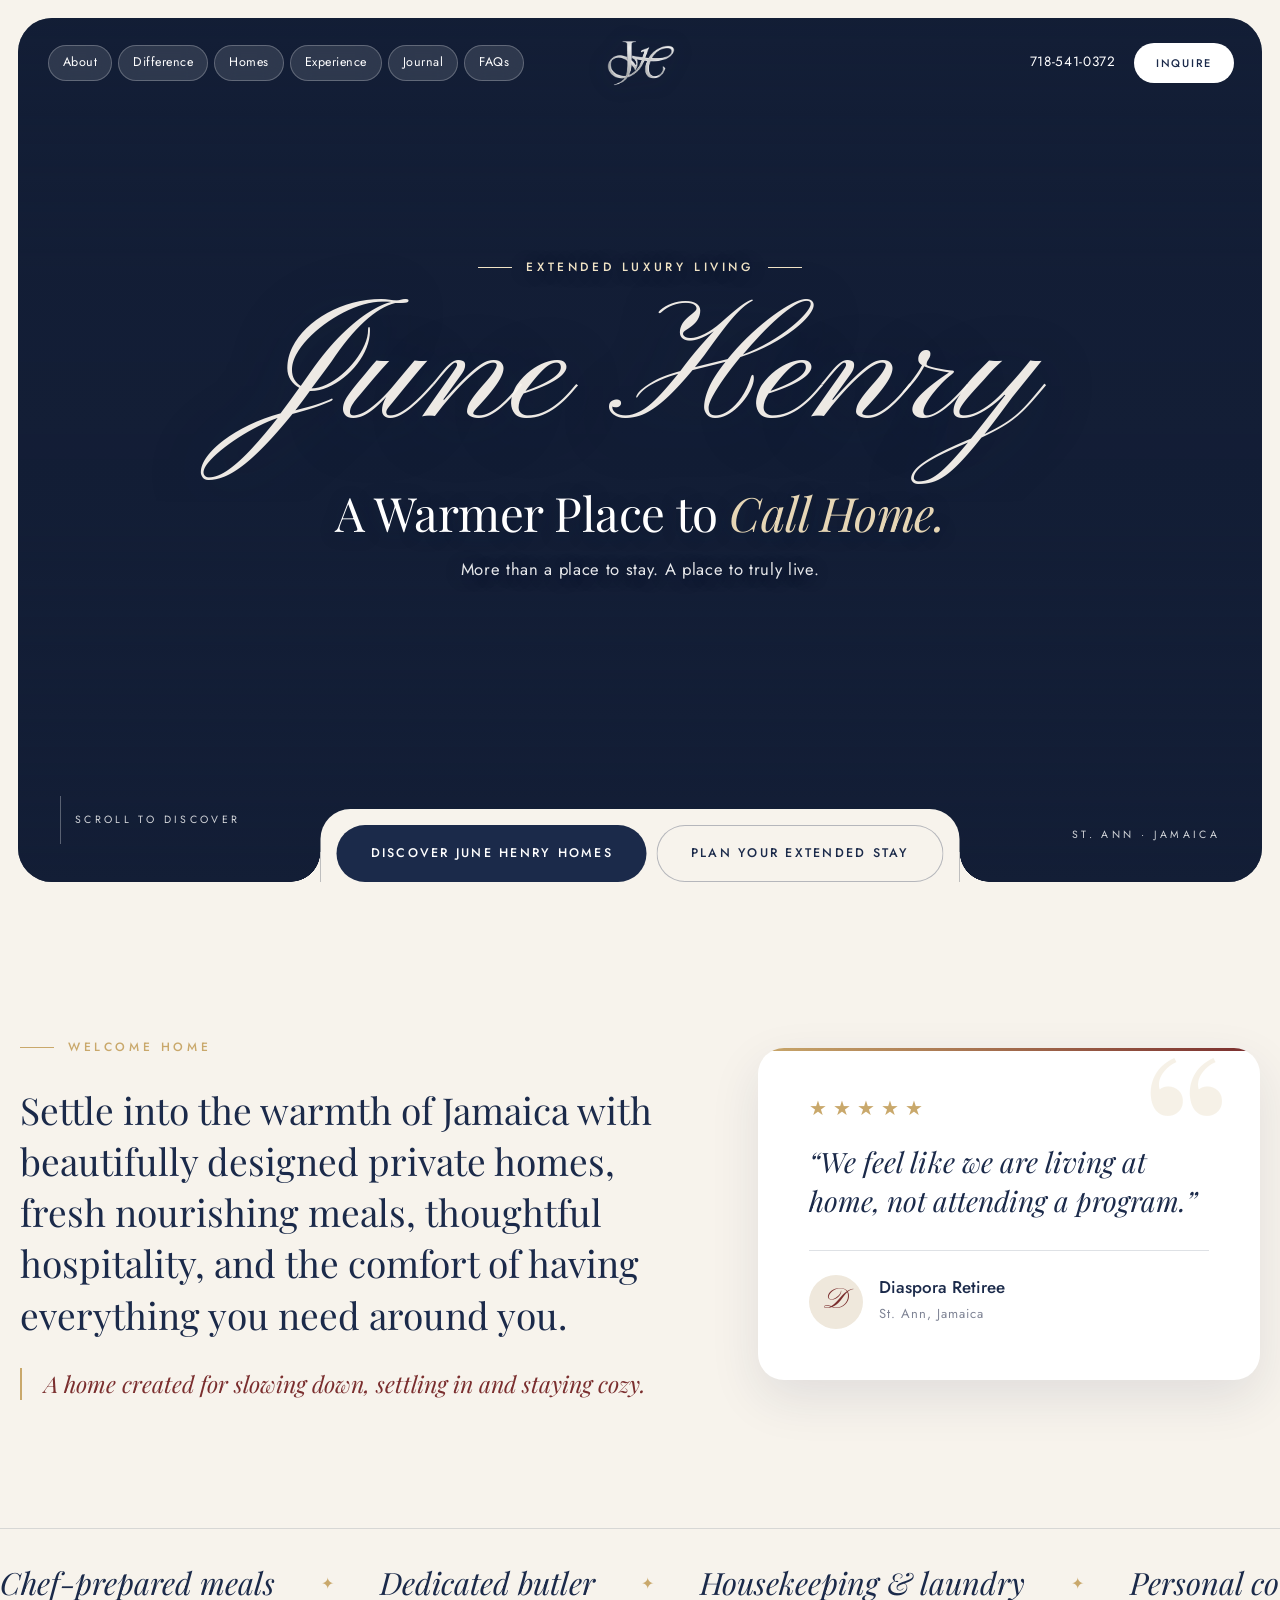
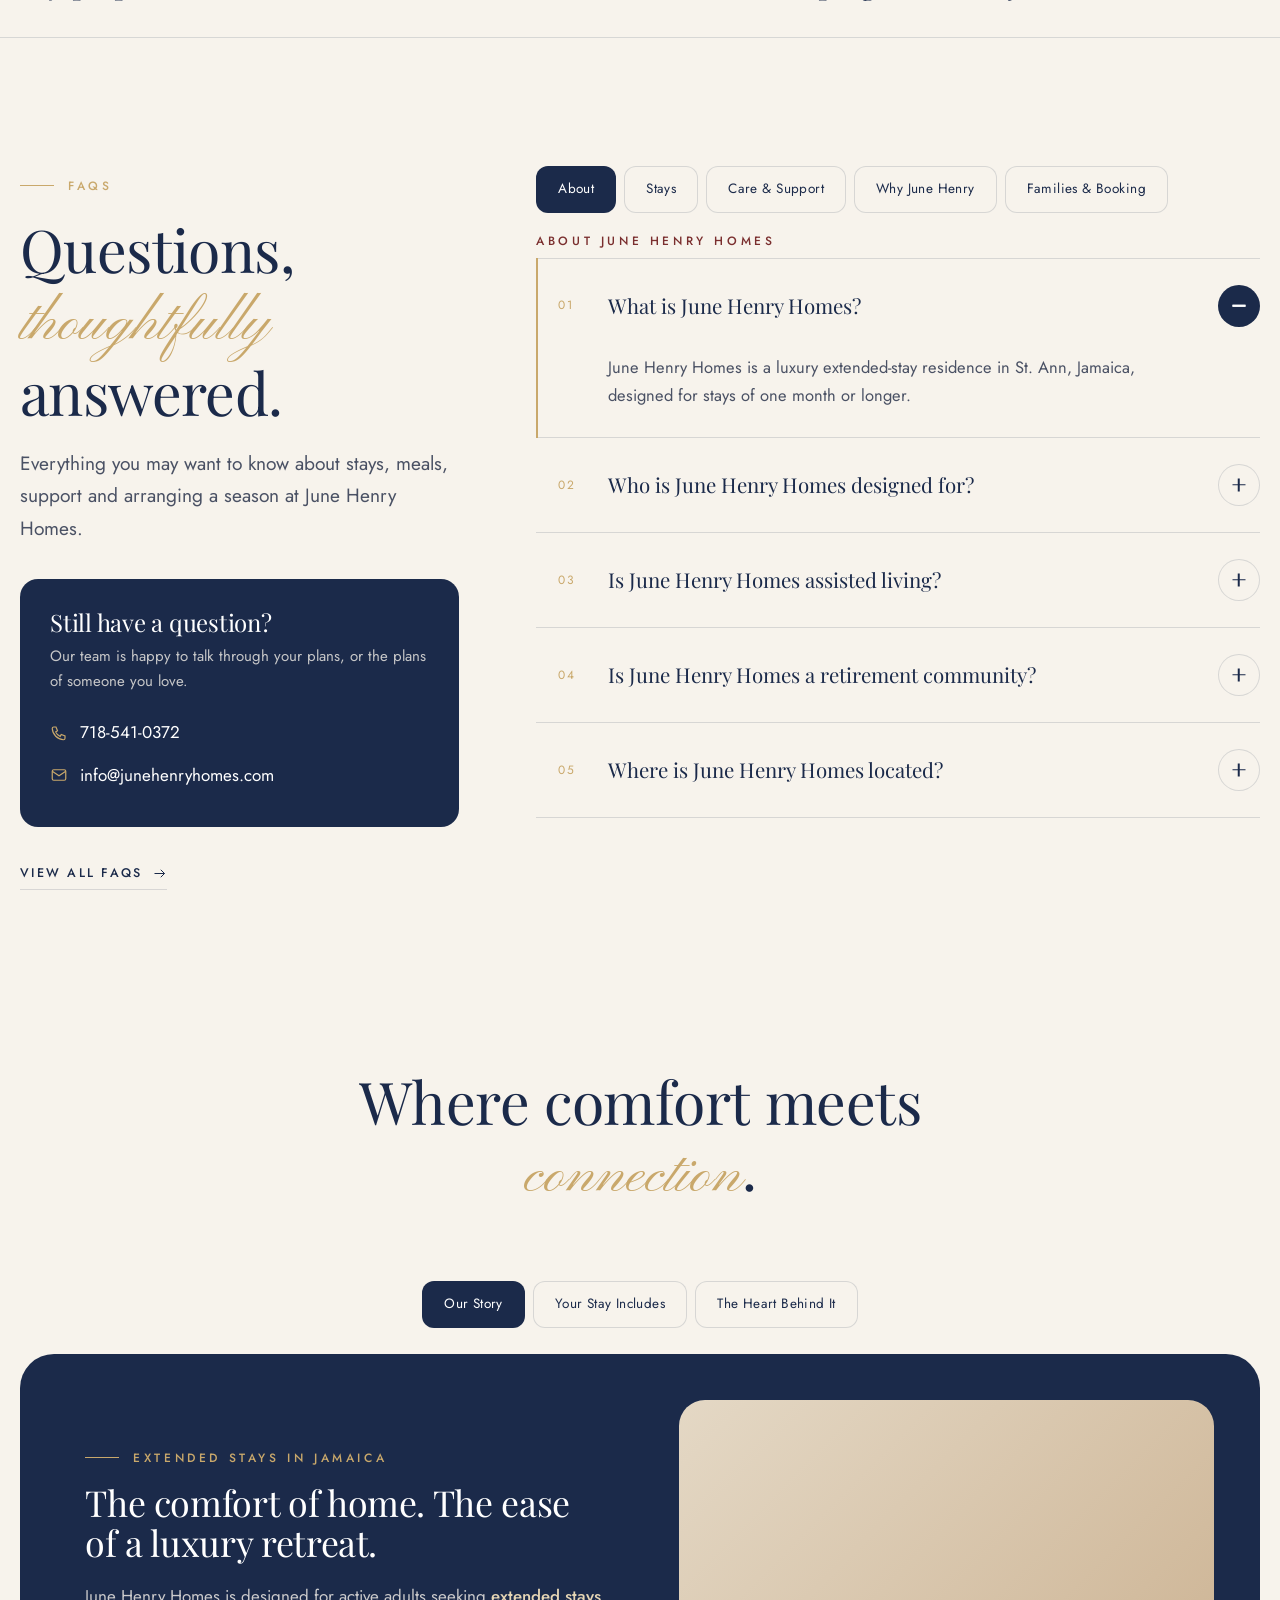
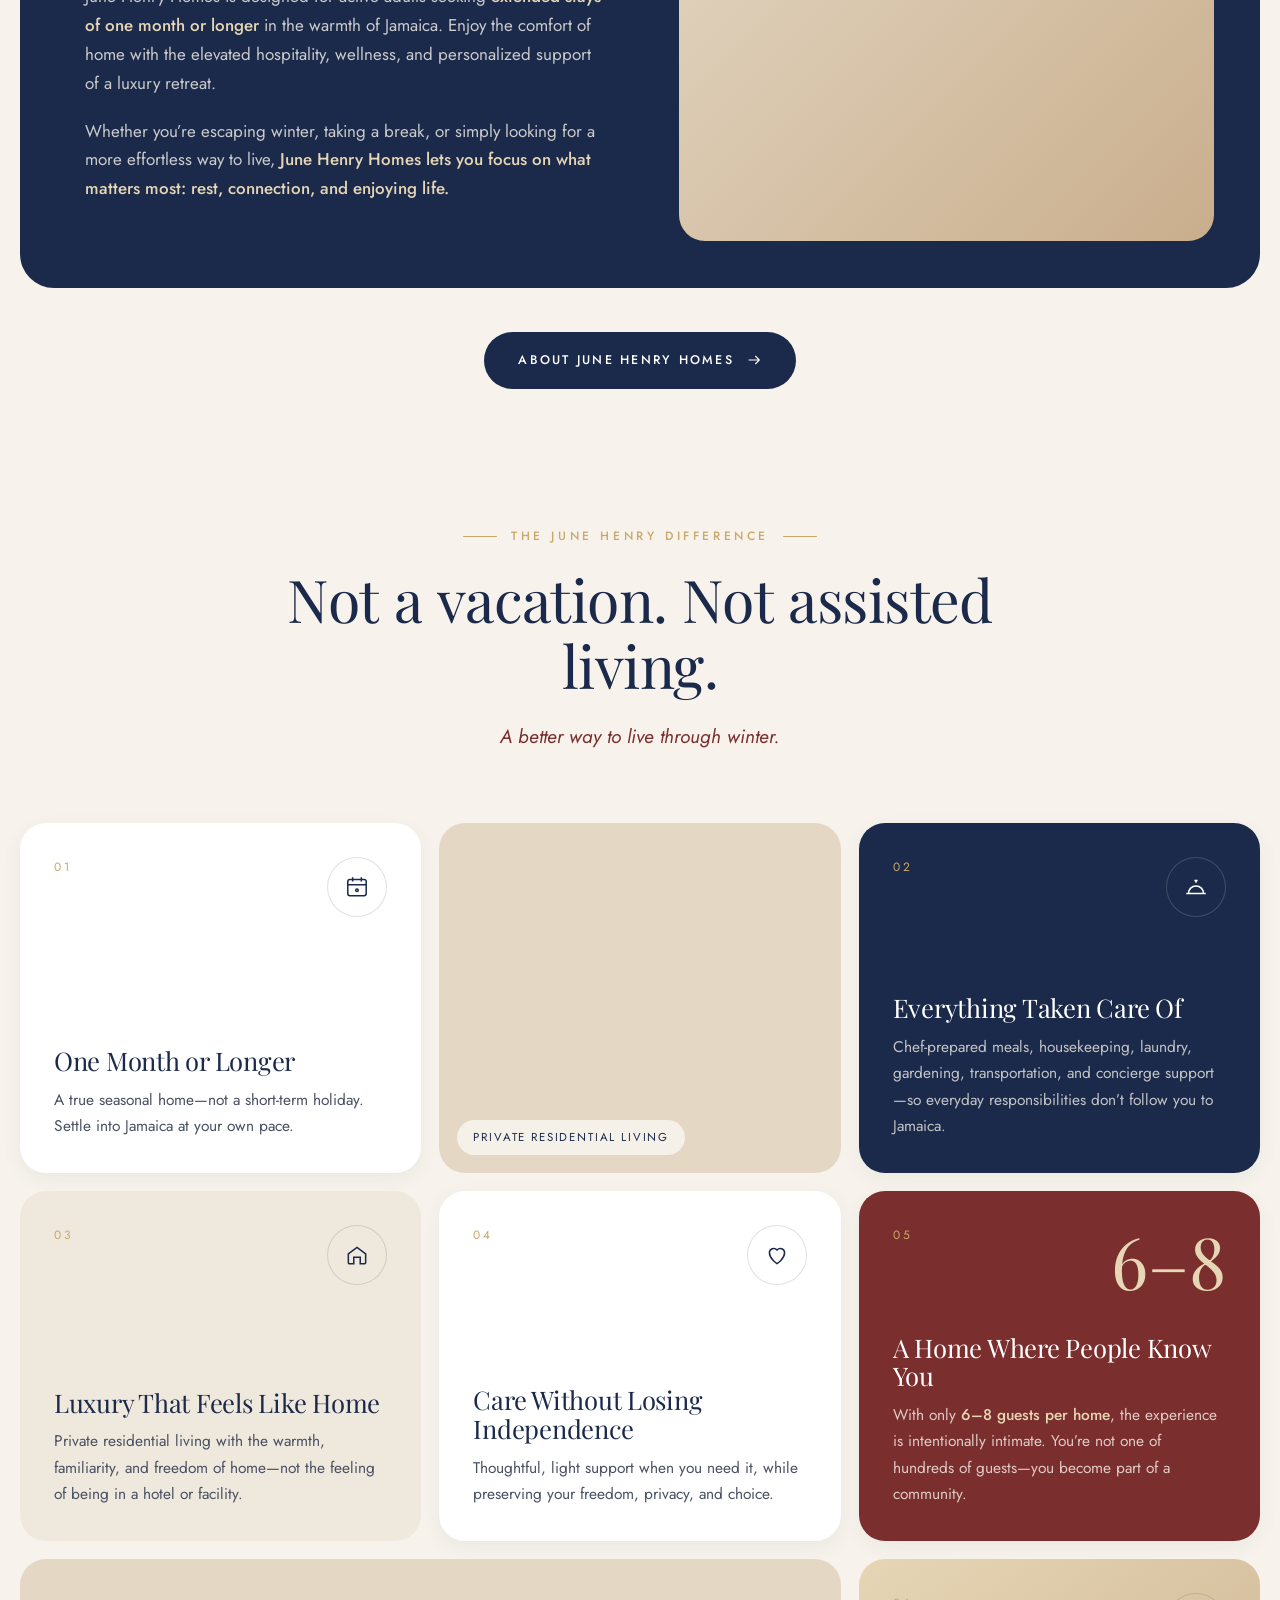
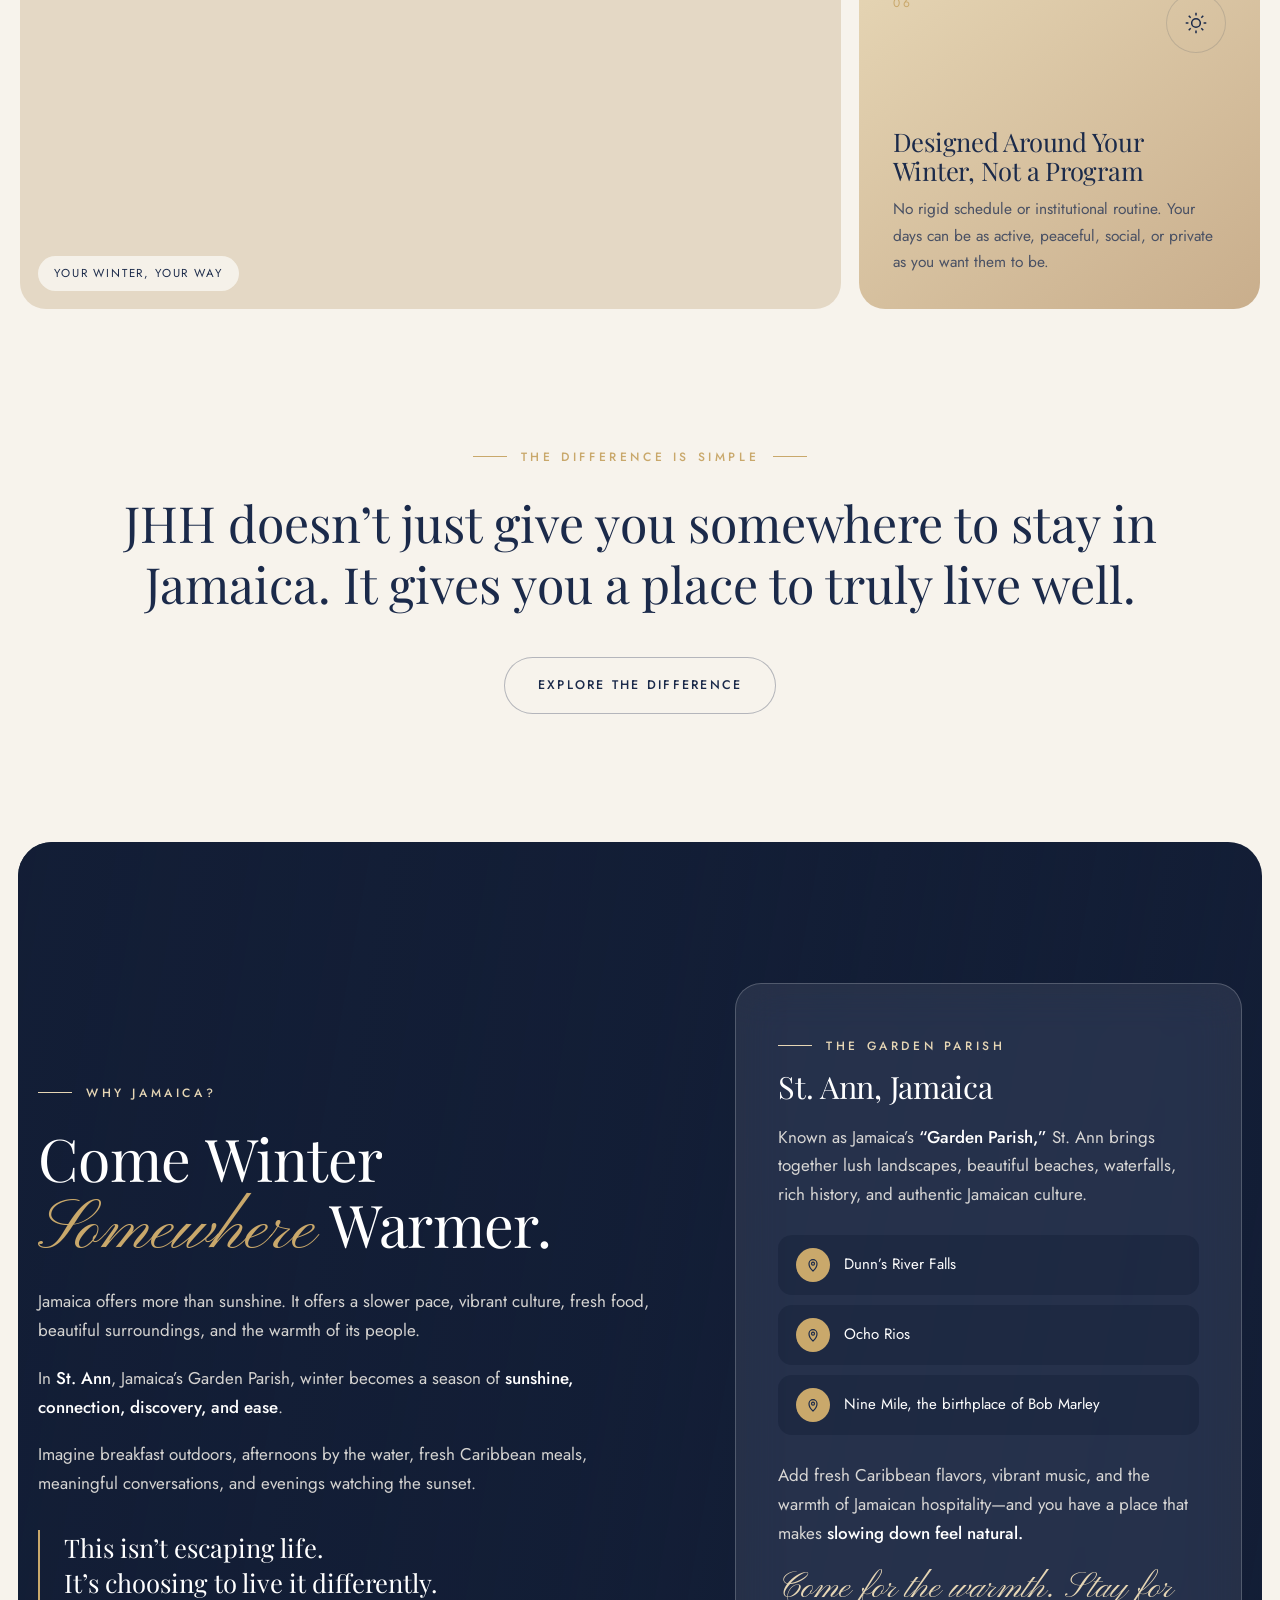
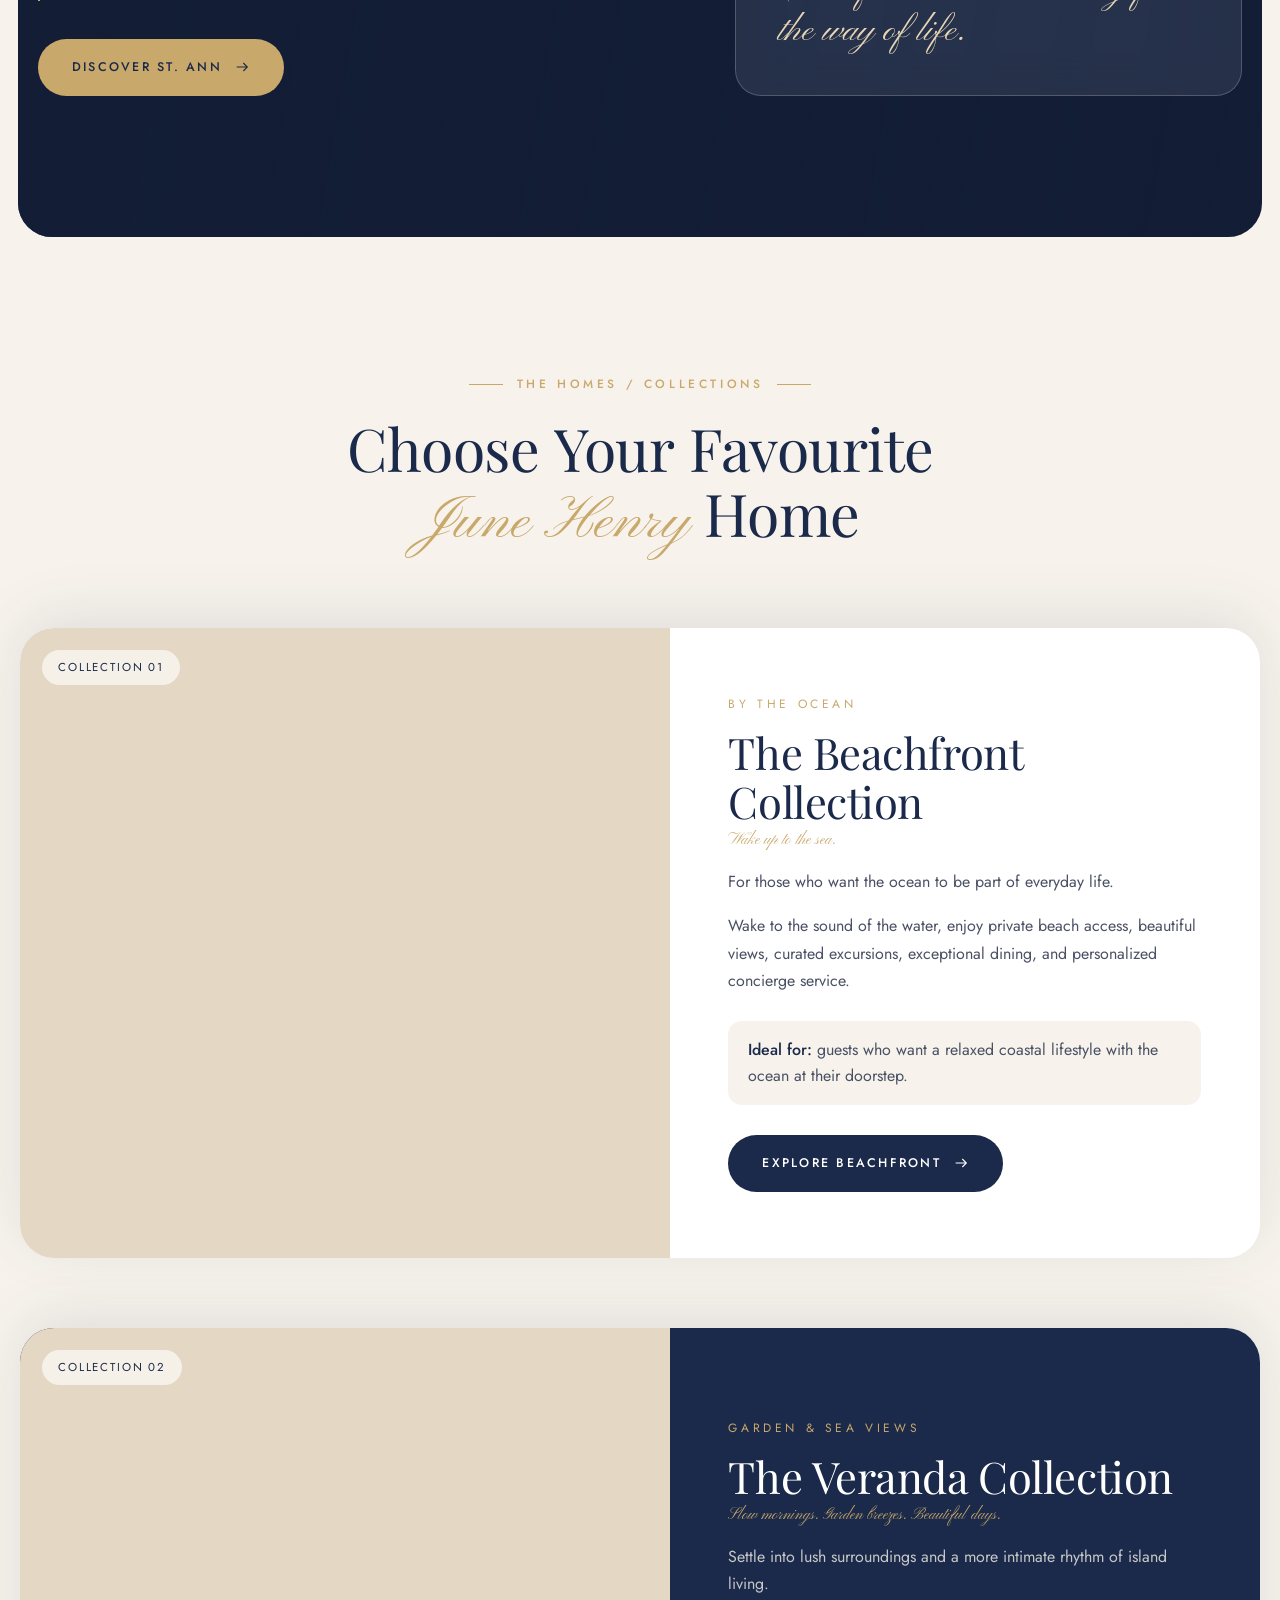
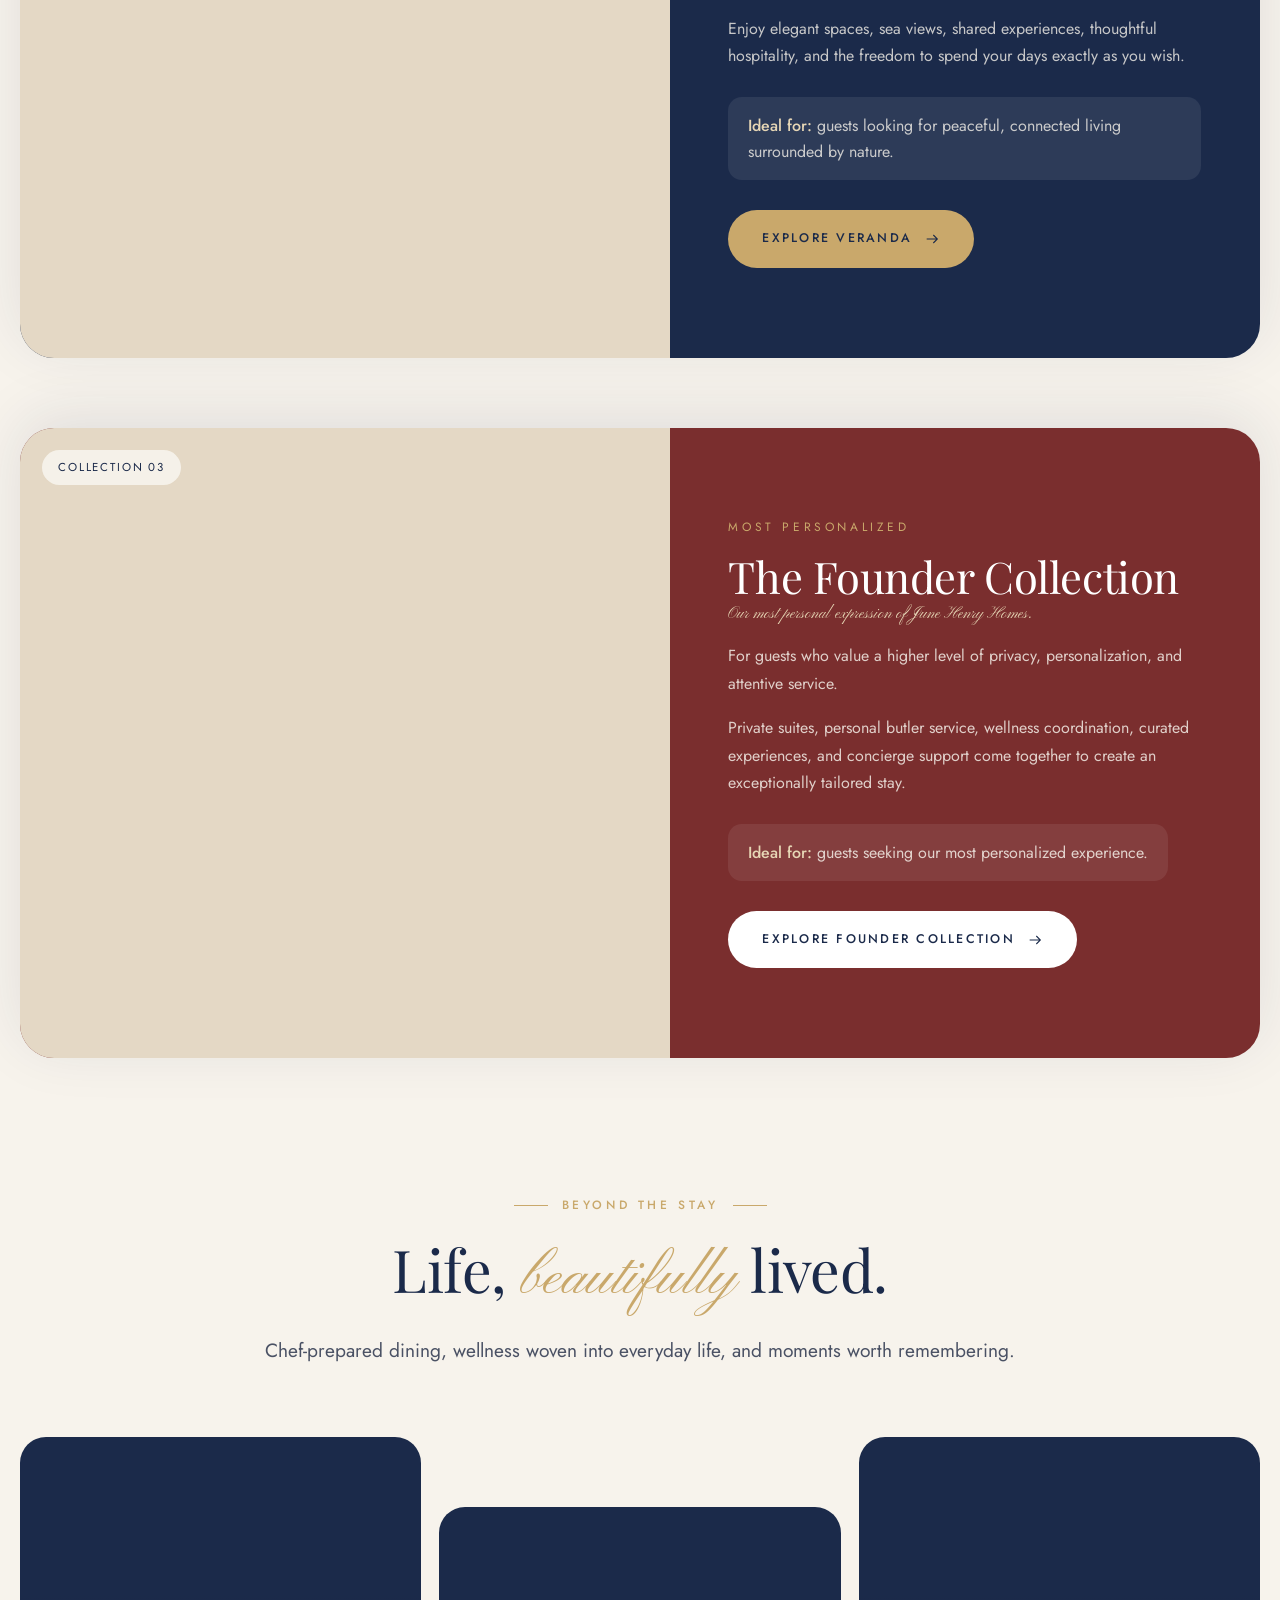
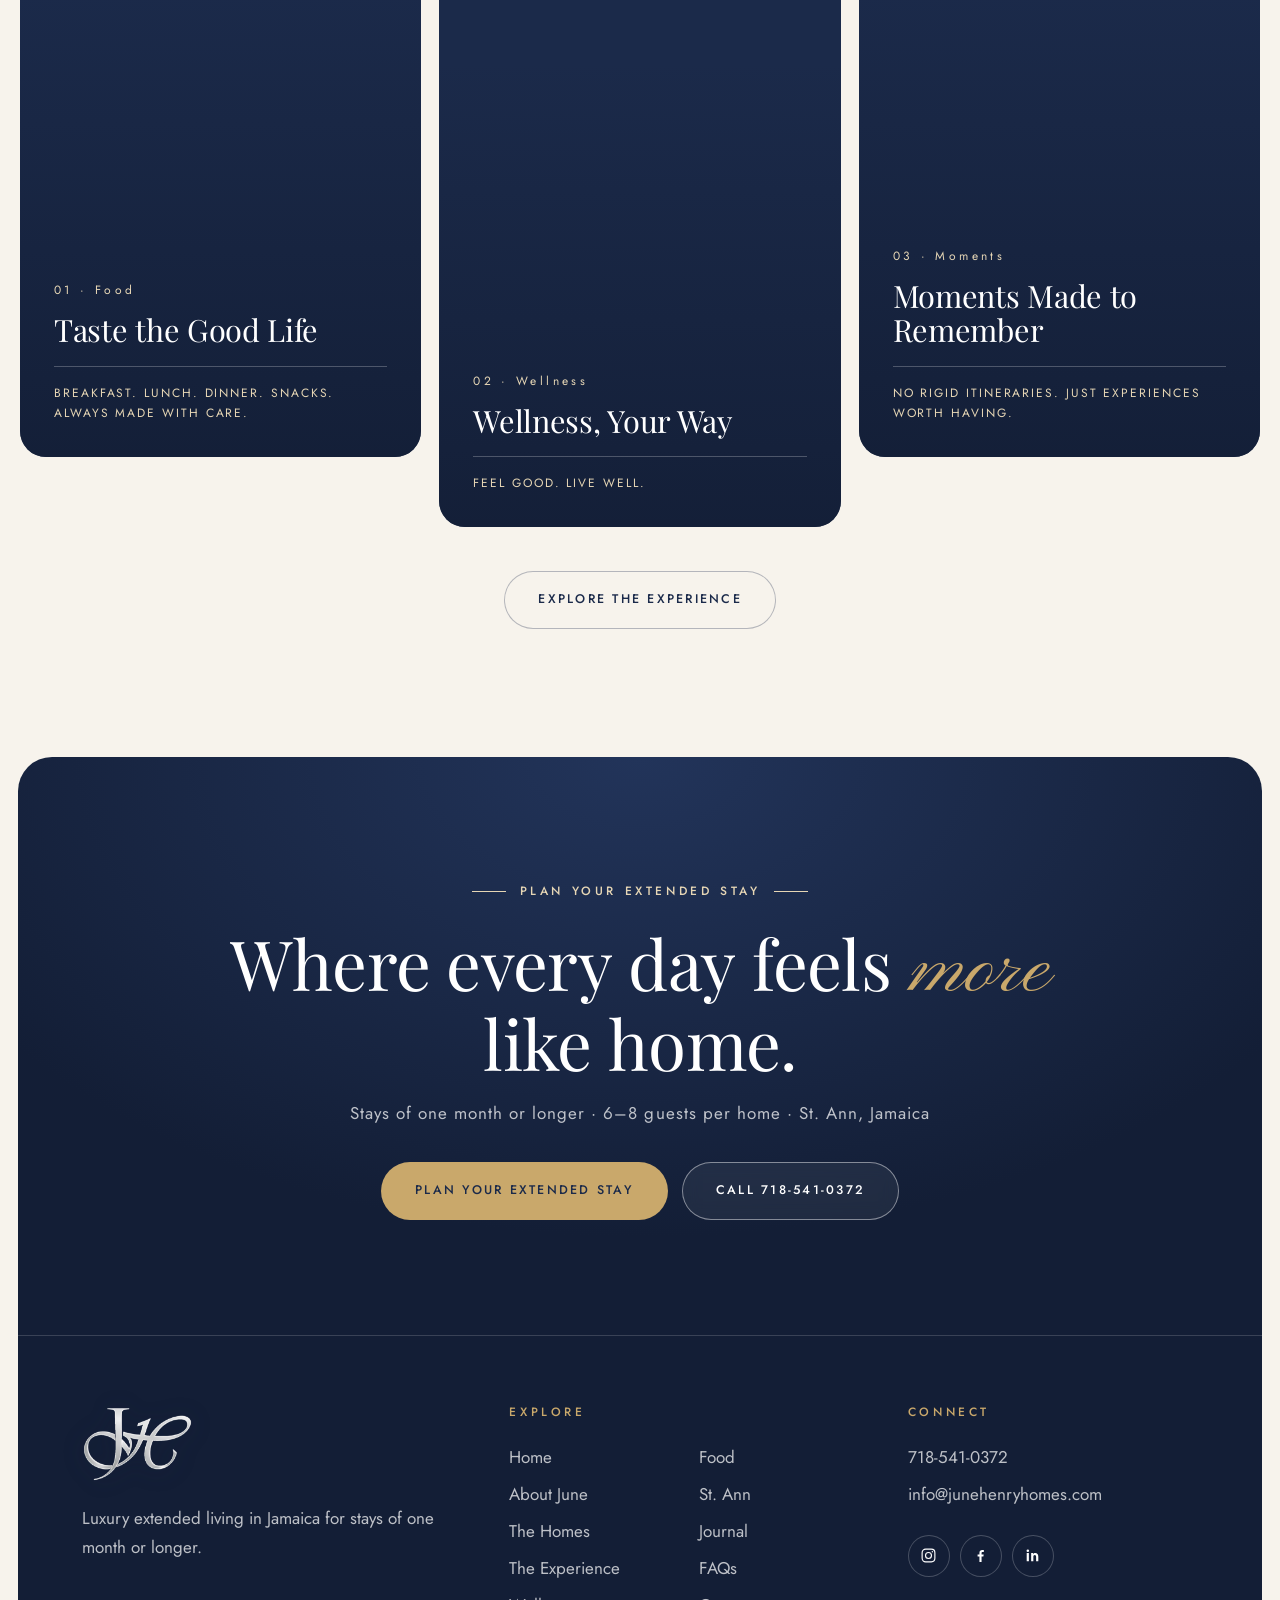
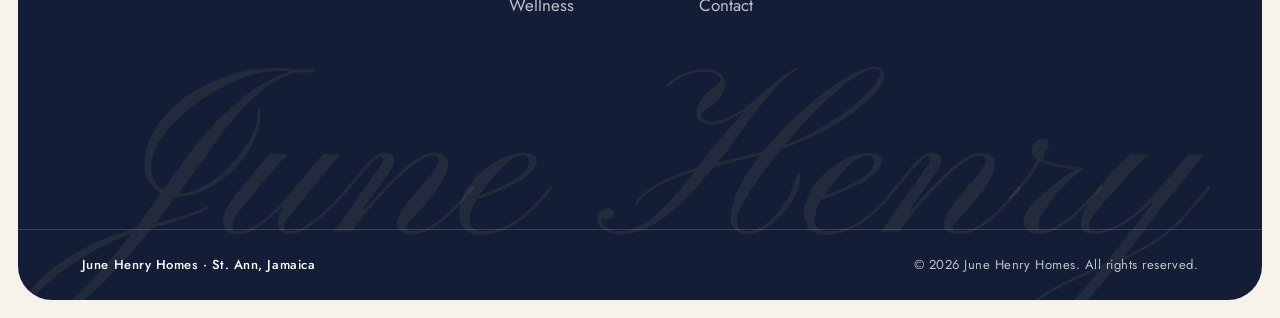
==== index.html @ ef5625fd "Add June Henry Homes website Static multi-page site in plain HTML, CSS and JavaScript for June Henry" ====
<!DOCTYPE html>
<html lang="en" class="no-js">
<head>
  <meta charset="UTF-8">
  <meta name="viewport" content="width=device-width, initial-scale=1">
  <title>June Henry Homes | Staffed Luxury Winter Homes for Seniors in St. Ann, Jamaica</title>
  <meta name="description" content="Fully-staffed, small-group winter homes for active seniors and diaspora families. Chef, butler, housekeeper &amp; concierge included. 6–8 guests only. Book your season in St. Ann, Jamaica.">
  <meta name="theme-color" content="#1B2A4A">
  <meta property="og:type" content="website">
  <meta property="og:site_name" content="June Henry Homes">
  <meta property="og:title" content="June Henry Homes | Staffed Luxury Winter Homes for Seniors in St. Ann, Jamaica">
  <meta property="og:description" content="Fully-staffed, small-group winter homes for active seniors and diaspora families. Chef, butler, housekeeper &amp; concierge included. 6–8 guests only.">
  <meta property="og:image" content="https://images.unsplash.com/photo-1582719508461-905c673771fd?auto=format&fit=crop&w=1200&q=80">
  <link rel="icon" href="data:image/svg+xml,%3Csvg xmlns='http://www.w3.org/2000/svg' viewBox='0 0 64 64'%3E%3Crect width='64' height='64' rx='16' fill='%231B2A4A'/%3E%3Ctext x='50%25' y='60%25' text-anchor='middle' font-family='Georgia,serif' font-size='28' fill='%23C9A86B'%3EJH%3C/text%3E%3C/svg%3E">
  <link rel="preconnect" href="https://fonts.googleapis.com">
  <link rel="preconnect" href="https://fonts.gstatic.com" crossorigin>
  <link rel="preconnect" href="https://images.unsplash.com">
  <link href="https://fonts.googleapis.com/css2?family=Jost:wght@300;400;500;600&family=Pinyon+Script&family=Playfair+Display:ital,wght@0,400;0,500;0,600;1,400;1,500&display=swap" rel="stylesheet">
  <link rel="stylesheet" href="css/base.css">
  <link rel="stylesheet" href="css/sections.css">
  <script type="application/ld+json">
  {
    "@context": "https://schema.org",
    "@type": "LodgingBusiness",
    "name": "June Henry Homes",
    "description": "Fully-staffed, small-group luxury winter homes in St. Ann, Jamaica for stays of one month or longer.",
    "url": "https://junehenryhomes.com/",
    "telephone": "+1-718-541-0372",
    "email": "info@junehenryhomes.com",
    "address": { "@type": "PostalAddress", "addressRegion": "St. Ann", "addressCountry": "JM" }
  }
  </script>
</head>
<body data-page="home">

  <div class="preloader" aria-hidden="true">
    <div>
      <div class="preloader-mark">June Henry</div>
      <div class="preloader-line"></div>
      <div class="preloader-text">Homes · St. Ann, Jamaica</div>
    </div>
  </div>

  <div id="site-header"></div>

  <main id="main">

    <!-- ============ 1. HERO ============ -->
    <section class="hero" aria-label="Welcome to June Henry Homes">
      <div class="hero-media" data-parallax="0.12">
        <img src="https://images.unsplash.com/photo-1582719508461-905c673771fd?auto=format&fit=crop&w=2200&q=80" alt="Sunlit wooden terrace and pool overlooking the Caribbean Sea" fetchpriority="high">
      </div>
      <div class="hero-content">
        <span class="eyebrow center light hero-anim" style="--d:.2s">Extended Luxury Living</span>
        <div class="hero-script hero-anim" style="--d:.35s" aria-hidden="true">June Henry</div>
        <h1 class="hero-anim" style="--d:.85s">A Warmer Place to <em>Call Home.</em></h1>
        <p class="hero-sub hero-anim" style="--d:1.05s">More than a place to stay. A place to truly live.</p>
      </div>
      <div class="hero-meta left" aria-hidden="true"><span class="scroll-line"></span>Scroll to discover</div>
      <div class="hero-meta right" aria-hidden="true">St. Ann · Jamaica</div>
      <div class="hero-notch">
        <a class="btn" href="about.html">Discover June Henry Homes</a>
        <a class="btn btn-outline" href="contact.html">Plan Your Extended Stay</a>
      </div>
    </section>

    <!-- ============ 2. INTRO + TESTIMONIAL ============ -->
    <section class="section intro" aria-labelledby="intro-title">
      <div class="container intro-grid">
        <div>
          <span class="eyebrow reveal">Welcome Home</span>
          <h2 id="intro-title" class="visually-hidden">Life at June Henry Homes</h2>
          <p class="scrub-text" data-scrub>Settle into the warmth of Jamaica with beautifully designed private homes, fresh nourishing meals, thoughtful hospitality, and the comfort of having everything you need around you.</p>
          <p class="intro-tagline reveal" style="--d:.1s">A home created for slowing down, settling in and staying cozy.</p>
        </div>
        <div class="float">
          <figure class="testimonial-card reveal reveal-right" style="margin:0">
            <div class="stars" role="img" aria-label="Rated 5 out of 5 stars">
              <span style="--s:0" aria-hidden="true">★</span><span style="--s:1" aria-hidden="true">★</span><span style="--s:2" aria-hidden="true">★</span><span style="--s:3" aria-hidden="true">★</span><span style="--s:4" aria-hidden="true">★</span>
            </div>
            <blockquote><p>“We feel like we are living at home, not attending a program.”</p></blockquote>
            <figcaption class="testimonial-cite">
              <span class="cite-avatar" aria-hidden="true">D</span>
              <span>
                <span class="cite-name">Diaspora Retiree</span>
                <span class="cite-place">St. Ann, Jamaica</span>
              </span>
            </figcaption>
          </figure>
        </div>
      </div>
    </section>

    <div class="marquee" aria-hidden="true">
      <div class="marquee-track">
        <div class="marquee-group">
          <span class="marquee-item">Chef-prepared meals</span><span class="marquee-star">✦</span>
          <span class="marquee-item">Dedicated butler</span><span class="marquee-star">✦</span>
          <span class="marquee-item">Housekeeping &amp; laundry</span><span class="marquee-star">✦</span>
          <span class="marquee-item">Personal concierge</span><span class="marquee-star">✦</span>
          <span class="marquee-item">6–8 guests per home</span><span class="marquee-star">✦</span>
          <span class="marquee-item">Stays of one month or longer</span><span class="marquee-star">✦</span>
          <span class="marquee-item">St. Ann, Jamaica</span><span class="marquee-star">✦</span>
        </div>
        <div class="marquee-group">
          <span class="marquee-item">Chef-prepared meals</span><span class="marquee-star">✦</span>
          <span class="marquee-item">Dedicated butler</span><span class="marquee-star">✦</span>
          <span class="marquee-item">Housekeeping &amp; laundry</span><span class="marquee-star">✦</span>
          <span class="marquee-item">Personal concierge</span><span class="marquee-star">✦</span>
          <span class="marquee-item">6–8 guests per home</span><span class="marquee-star">✦</span>
          <span class="marquee-item">Stays of one month or longer</span><span class="marquee-star">✦</span>
          <span class="marquee-item">St. Ann, Jamaica</span><span class="marquee-star">✦</span>
        </div>
      </div>
    </div>

    <!-- ============ 3. FAQs ============ -->
    <section class="section faq-section" id="faqs" aria-labelledby="faq-title">
      <div class="container faq-layout">
        <aside class="faq-aside">
          <span class="eyebrow reveal">FAQs</span>
          <h2 id="faq-title" class="h2" data-split>Questions, <span class="script">thoughtfully</span> answered.</h2>
          <p class="lead reveal">Everything you may want to know about stays, meals, support and arranging a season at June Henry Homes.</p>
          <div class="help-card reveal" style="--d:.1s">
            <h3>Still have a question?</h3>
            <p>Our team is happy to talk through your plans, or the plans of someone you love.</p>
            <a href="tel:+17185410372"><svg viewBox="0 0 24 24" fill="none" stroke="currentColor" stroke-width="1.6" aria-hidden="true"><path d="M5 4h3l2 5-2.5 1.5a11 11 0 0 0 6 6L15 14l5 2v3a2 2 0 0 1-2 2A16 16 0 0 1 3 6a2 2 0 0 1 2-2z"/></svg>718-541-0372</a>
            <a href="mailto:info@junehenryhomes.com"><svg viewBox="0 0 24 24" fill="none" stroke="currentColor" stroke-width="1.6" aria-hidden="true"><rect x="3" y="5" width="18" height="14" rx="2"/><path d="M3 7l9 6 9-6"/></svg>info@junehenryhomes.com</a>
          </div>
          <div class="reveal" style="margin-top:30px">
            <a class="link-arrow" href="faqs.html">View all FAQs <svg viewBox="0 0 24 24" fill="none" stroke="currentColor" stroke-width="1.6" aria-hidden="true"><path d="M4 12h16M14 6l6 6-6 6"/></svg></a>
          </div>
        </aside>

        <div class="faq-main reveal" data-tabs>
          <div class="tabs faq-tabs" role="tablist" aria-label="FAQ categories">
            <button class="tab is-active" type="button" role="tab" id="tab-faq-about" aria-controls="panel-faq-about" aria-selected="true">About</button>
            <button class="tab" type="button" role="tab" id="tab-faq-stays" aria-controls="panel-faq-stays" aria-selected="false">Stays</button>
            <button class="tab" type="button" role="tab" id="tab-faq-care" aria-controls="panel-faq-care" aria-selected="false">Care &amp; Support</button>
            <button class="tab" type="button" role="tab" id="tab-faq-why" aria-controls="panel-faq-why" aria-selected="false">Why June Henry</button>
            <button class="tab" type="button" role="tab" id="tab-faq-families" aria-controls="panel-faq-families" aria-selected="false">Families &amp; Booking</button>
          </div>

          <div class="tab-panel is-active" id="panel-faq-about" role="tabpanel" aria-labelledby="tab-faq-about">
            <p class="faq-cat-title">About June Henry Homes</p>
            <div class="faq-list" data-accordion="single">
              <div class="faq-item is-open">
                <h3><button class="faq-q" type="button"><span class="q-num">01</span><span class="q-text">What is June Henry Homes?</span><span class="faq-icon" aria-hidden="true"></span></button></h3>
                <div class="faq-a"><div class="faq-a-inner"><p>June Henry Homes is a luxury extended-stay residence in St. Ann, Jamaica, designed for stays of one month or longer.</p></div></div>
              </div>
              <div class="faq-item">
                <h3><button class="faq-q" type="button"><span class="q-num">02</span><span class="q-text">Who is June Henry Homes designed for?</span><span class="faq-icon" aria-hidden="true"></span></button></h3>
                <div class="faq-a"><div class="faq-a-inner"><p>It is designed for active adults seeking comfortable, supported, and elevated seasonal living in Jamaica.</p></div></div>
              </div>
              <div class="faq-item">
                <h3><button class="faq-q" type="button"><span class="q-num">03</span><span class="q-text">Is June Henry Homes assisted living?</span><span class="faq-icon" aria-hidden="true"></span></button></h3>
                <div class="faq-a"><div class="faq-a-inner"><p>No, June Henry Homes offers independent living with hospitality, wellness, and light personalized support.</p></div></div>
              </div>
              <div class="faq-item">
                <h3><button class="faq-q" type="button"><span class="q-num">04</span><span class="q-text">Is June Henry Homes a retirement community?</span><span class="faq-icon" aria-hidden="true"></span></button></h3>
                <div class="faq-a"><div class="faq-a-inner"><p>No, it is a boutique extended-stay experience for active adults seeking seasonal living.</p></div></div>
              </div>
              <div class="faq-item">
                <h3><button class="faq-q" type="button"><span class="q-num">05</span><span class="q-text">Where is June Henry Homes located?</span><span class="faq-icon" aria-hidden="true"></span></button></h3>
                <div class="faq-a"><div class="faq-a-inner"><p>June Henry Homes is located in St. Ann, Jamaica.</p></div></div>
              </div>
            </div>
          </div>

          <div class="tab-panel" id="panel-faq-stays" role="tabpanel" aria-labelledby="tab-faq-stays">
            <p class="faq-cat-title">Stays</p>
            <div class="faq-list" data-accordion="single">
              <div class="faq-item">
                <h3><button class="faq-q" type="button"><span class="q-num">06</span><span class="q-text">What is the minimum stay?</span><span class="faq-icon" aria-hidden="true"></span></button></h3>
                <div class="faq-a"><div class="faq-a-inner"><p>The minimum stay is one month.</p></div></div>
              </div>
              <div class="faq-item">
                <h3><button class="faq-q" type="button"><span class="q-num">07</span><span class="q-text">Can I stay for an entire winter season?</span><span class="faq-icon" aria-hidden="true"></span></button></h3>
                <div class="faq-a"><div class="faq-a-inner"><p>Yes, June Henry Homes is designed for extended winter and seasonal stays.</p></div></div>
              </div>
              <div class="faq-item">
                <h3><button class="faq-q" type="button"><span class="q-num">08</span><span class="q-text">How long can I stay?</span><span class="faq-icon" aria-hidden="true"></span></button></h3>
                <div class="faq-a"><div class="faq-a-inner"><p>Guests can stay for one month or longer based on availability.</p></div></div>
              </div>
              <div class="faq-item">
                <h3><button class="faq-q" type="button"><span class="q-num">09</span><span class="q-text">What’s included in my stay?</span><span class="faq-icon" aria-hidden="true"></span></button></h3>
                <div class="faq-a"><div class="faq-a-inner"><p>Stays include chef-prepared meals, housekeeping, laundry, dedicated staff, concierge services, and wellness experiences.</p></div></div>
              </div>
              <div class="faq-item">
                <h3><button class="faq-q" type="button"><span class="q-num">10</span><span class="q-text">Are meals included?</span><span class="faq-icon" aria-hidden="true"></span></button></h3>
                <div class="faq-a"><div class="faq-a-inner"><p>Yes, breakfast, lunch, dinner, and snacks are included.</p></div></div>
              </div>
            </div>
          </div>

          <div class="tab-panel" id="panel-faq-care" role="tabpanel" aria-labelledby="tab-faq-care">
            <p class="faq-cat-title">Care &amp; Support</p>
            <div class="faq-list" data-accordion="single">
              <div class="faq-item">
                <h3><button class="faq-q" type="button"><span class="q-num">11</span><span class="q-text">What personal and wellness support is available?</span><span class="faq-icon" aria-hidden="true"></span></button></h3>
                <div class="faq-a"><div class="faq-a-inner"><p>Guests receive light personalized support, wellness services, and assistance designed to make everyday living easier.</p></div></div>
              </div>
              <div class="faq-item">
                <h3><button class="faq-q" type="button"><span class="q-num">12</span><span class="q-text">Does June Henry Homes provide medical care?</span><span class="faq-icon" aria-hidden="true"></span></button></h3>
                <div class="faq-a"><div class="faq-a-inner"><p>June Henry Homes is not a medical facility, though select services include access to a concierge medical partnership.</p></div></div>
              </div>
              <div class="faq-item">
                <h3><button class="faq-q" type="button"><span class="q-num">13</span><span class="q-text">Is June Henry Homes suitable for someone with mobility needs?</span><span class="faq-icon" aria-hidden="true"></span></button></h3>
                <div class="faq-a"><div class="faq-a-inner"><p>Suitability depends on individual needs and the selected home, so requirements should be discussed before booking.</p></div></div>
              </div>
              <div class="faq-item">
                <h3><button class="faq-q" type="button"><span class="q-num">14</span><span class="q-text">What concierge services are available?</span><span class="faq-icon" aria-hidden="true"></span></button></h3>
                <div class="faq-a"><div class="faq-a-inner"><p>Concierge services can assist with transportation, appointments, activities, excursions, and special requests.</p></div></div>
              </div>
            </div>
          </div>

          <div class="tab-panel" id="panel-faq-why" role="tabpanel" aria-labelledby="tab-faq-why">
            <p class="faq-cat-title">Why June Henry Homes?</p>
            <div class="faq-list" data-accordion="single">
              <div class="faq-item">
                <h3><button class="faq-q" type="button"><span class="q-num">15</span><span class="q-text">How is June Henry Homes different from a Jamaica villa rental?</span><span class="faq-icon" aria-hidden="true"></span></button></h3>
                <div class="faq-a"><div class="faq-a-inner"><p>Unlike a villa rental, June Henry Homes combines private living with daily meals, dedicated staff, concierge services, and personalized hospitality.</p></div></div>
              </div>
              <div class="faq-item">
                <h3><button class="faq-q" type="button"><span class="q-num">16</span><span class="q-text">How is it different from a hotel or resort?</span><span class="faq-icon" aria-hidden="true"></span></button></h3>
                <div class="faq-a"><div class="faq-a-inner"><p>It offers the comfort of home with luxury hospitality, specifically designed for extended stays.</p></div></div>
              </div>
              <div class="faq-item">
                <h3><button class="faq-q" type="button"><span class="q-num">17</span><span class="q-text">How is it different from assisted living?</span><span class="faq-icon" aria-hidden="true"></span></button></h3>
                <div class="faq-a"><div class="faq-a-inner"><p>June Henry Homes provides independent seasonal living rather than clinical or institutional care.</p></div></div>
              </div>
            </div>
          </div>

          <div class="tab-panel" id="panel-faq-families" role="tabpanel" aria-labelledby="tab-faq-families">
            <p class="faq-cat-title">Families &amp; Booking</p>
            <div class="faq-list" data-accordion="single">
              <div class="faq-item">
                <h3><button class="faq-q" type="button"><span class="q-num">18</span><span class="q-text">Can I arrange a stay for a parent or family member?</span><span class="faq-icon" aria-hidden="true"></span></button></h3>
                <div class="faq-a"><div class="faq-a-inner"><p>Yes, families can inquire on behalf of a parent or loved one.</p></div></div>
              </div>
              <div class="faq-item">
                <h3><button class="faq-q" type="button"><span class="q-num">19</span><span class="q-text">Can I arrange everything remotely?</span><span class="faq-icon" aria-hidden="true"></span></button></h3>
                <div class="faq-a"><div class="faq-a-inner"><p>Yes, families can begin the inquiry process remotely with the June Henry Homes team.</p></div></div>
              </div>
              <div class="faq-item">
                <h3><button class="faq-q" type="button"><span class="q-num">20</span><span class="q-text">How do I inquire or book a stay?</span><span class="faq-icon" aria-hidden="true"></span></button></h3>
                <div class="faq-a"><div class="faq-a-inner"><p>Call <a href="tel:+17185410372">718-541-0372</a>, email <a href="mailto:info@junehenryhomes.com">info@junehenryhomes.com</a>, or <a href="contact.html">submit an inquiry through the website</a>.</p></div></div>
              </div>
            </div>
          </div>
        </div>
      </div>
    </section>

    <!-- ============ 4. ABOUT (one section, links to the full About page) ============ -->
    <section class="section about-section" id="about" aria-labelledby="about-title" style="padding-top:0">
      <div class="container">
        <div class="section-head">
          <span class="eyebrow center reveal">About June Henry Homes</span>
          <h2 id="about-title" class="h2" data-split>Where comfort meets <span class="script">connection</span>.</h2>
        </div>

        <div class="reveal" data-tabs>
          <div class="tabs center about-tabs" role="tablist" aria-label="About June Henry Homes">
            <button class="tab is-active" type="button" role="tab" id="tab-about-story" aria-controls="panel-about-story" aria-selected="true">Our Story</button>
            <button class="tab" type="button" role="tab" id="tab-about-stay" aria-controls="panel-about-stay" aria-selected="false">Your Stay Includes</button>
            <button class="tab" type="button" role="tab" id="tab-about-heart" aria-controls="panel-about-heart" aria-selected="false">The Heart Behind It</button>
          </div>

          <div class="tab-panel is-active" id="panel-about-story" role="tabpanel" aria-labelledby="tab-about-story">
            <div class="about-panel">
              <div class="about-panel-body">
                <span class="eyebrow">Extended stays in Jamaica</span>
                <h3>The comfort of home. The ease of a luxury retreat.</h3>
                <p>June Henry Homes is designed for active adults seeking <strong>extended stays of one month or longer</strong> in the warmth of Jamaica. Enjoy the comfort of home with the elevated hospitality, wellness, and personalized support of a luxury retreat.</p>
                <p>Whether you’re escaping winter, taking a break, or simply looking for a more effortless way to live, <strong>June Henry Homes lets you focus on what matters most: rest, connection, and enjoying life.</strong></p>
              </div>
              <div class="media"><img src="https://images.unsplash.com/photo-1566073771259-6a8506099945?auto=format&fit=crop&w=1200&q=80" alt="Tropical residence with a private pool and shaded lounge terrace" loading="lazy"></div>
            </div>
          </div>

          <div class="tab-panel" id="panel-about-stay" role="tabpanel" aria-labelledby="tab-about-stay">
            <div class="about-panel">
              <div class="about-panel-body">
                <span class="eyebrow">Everything taken care of</span>
                <h3>Your stay includes</h3>
                <ul class="check-list on-dark">
                  <li>Daily chef-prepared breakfast, lunch, dinner &amp; snacks</li>
                  <li>Dedicated chef, butler, housekeeper, laundress &amp; gardener</li>
                  <li>Personalized concierge for activities, appointments &amp; transportation</li>
                  <li>A secure, private, fully staffed home</li>
                  <li>Wellness, connection &amp; thoughtful support throughout your stay</li>
                </ul>
              </div>
              <div class="media"><img src="https://images.unsplash.com/photo-1559339352-11d035aa65de?auto=format&fit=crop&w=1200&q=80" alt="Open-air dining terrace set for lunch overlooking the sea" loading="lazy"></div>
            </div>
          </div>

          <div class="tab-panel" id="panel-about-heart" role="tabpanel" aria-labelledby="tab-about-heart">
            <div class="about-panel">
              <div class="about-panel-body">
                <span class="eyebrow">Meet the heart behind June Henry Homes</span>
                <h3>This season of life should feel like coming home.</h3>
                <p>June Henry Homes began with something deeply personal: <strong>the belief that this season of life should feel like coming home.</strong></p>
                <p>With more than a decade in luxury hospitality, sales, event design, and client care, I’ve learned that true luxury is about far more than beautiful surroundings. <strong>It’s about how you feel.</strong> To feel welcomed. Seen. Remembered. Safe. And truly at ease.</p>
                <p class="signature">June Henry <small>Founder, June Henry Homes</small></p>
                <div class="btn-row" style="margin-top:24px">
                  <a class="btn btn-ghost-light btn-sm" href="heart.html">Meet June</a>
                </div>
              </div>
              <div class="media"><img src="https://images.unsplash.com/photo-1590490360182-c33d57733427?auto=format&fit=crop&w=1200&q=80" alt="Warm, elegant guest suite with soft lamplight" loading="lazy"></div>
            </div>
          </div>
        </div>

        <div class="about-cta reveal">
          <a class="btn" href="about.html">About June Henry Homes <svg viewBox="0 0 24 24" fill="none" stroke="currentColor" stroke-width="1.6" aria-hidden="true"><path d="M4 12h16M14 6l6 6-6 6"/></svg></a>
        </div>
      </div>
    </section>

    <!-- ============ 5. THE JUNE HENRY DIFFERENCE ============ -->
    <section class="section difference" id="difference" aria-labelledby="diff-title" style="padding-top:0">
      <div class="container">
        <div class="section-head">
          <span class="eyebrow center reveal">The June Henry Difference</span>
          <h2 id="diff-title" class="h2" data-split>Not a vacation. Not assisted living.</h2>
          <p class="lead reveal"><em class="accent">A better way to live through winter.</em></p>
        </div>

        <div class="bento">
          <article class="bento-card reveal" data-glow>
            <div class="bento-top">
              <span class="num">01</span>
              <span class="icon-ring"><svg viewBox="0 0 24 24" fill="none" stroke="currentColor" stroke-width="1.4" aria-hidden="true"><rect x="3.5" y="5" width="17" height="15" rx="2"/><path d="M3.5 10h17M8 3v4M16 3v4"/><circle cx="12" cy="15" r="1.2"/></svg></span>
            </div>
            <div><h3>One Month or Longer</h3><p>A true seasonal home—not a short-term holiday. Settle into Jamaica at your own pace.</p></div>
          </article>

          <div class="bento-media reveal" style="--d:.08s">
            <img src="https://images.unsplash.com/photo-1602002418082-a4443e081dd1?auto=format&fit=crop&w=1000&q=80" alt="Bright living room opening onto a terrace and the sea" loading="lazy">
            <span class="chip">Private residential living</span>
          </div>

          <article class="bento-card is-navy reveal" style="--d:.16s" data-glow>
            <div class="bento-top">
              <span class="num">02</span>
              <span class="icon-ring"><svg viewBox="0 0 24 24" fill="none" stroke="currentColor" stroke-width="1.4" aria-hidden="true"><path d="M3 18h18M5 18a7 7 0 0 1 14 0M12 8V6M10.5 6h3"/></svg></span>
            </div>
            <div><h3>Everything Taken Care Of</h3><p>Chef-prepared meals, housekeeping, laundry, gardening, transportation, and concierge support—so everyday responsibilities don’t follow you to Jamaica.</p></div>
          </article>

          <article class="bento-card is-cream reveal" data-glow>
            <div class="bento-top">
              <span class="num">03</span>
              <span class="icon-ring"><svg viewBox="0 0 24 24" fill="none" stroke="currentColor" stroke-width="1.4" aria-hidden="true"><path d="M4 11l8-6 8 6v8a1 1 0 0 1-1 1h-4v-6H9v6H5a1 1 0 0 1-1-1z"/></svg></span>
            </div>
            <div><h3>Luxury That Feels Like Home</h3><p>Private residential living with the warmth, familiarity, and freedom of home—not the feeling of being in a hotel or facility.</p></div>
          </article>

          <article class="bento-card reveal" style="--d:.08s" data-glow>
            <div class="bento-top">
              <span class="num">04</span>
              <span class="icon-ring"><svg viewBox="0 0 24 24" fill="none" stroke="currentColor" stroke-width="1.4" aria-hidden="true"><path d="M12 20s-7-4.4-7-10a4 4 0 0 1 7-2.6A4 4 0 0 1 19 10c0 5.6-7 10-7 10z"/></svg></span>
            </div>
            <div><h3>Care Without Losing Independence</h3><p>Thoughtful, light support when you need it, while preserving your freedom, privacy, and choice.</p></div>
          </article>

          <article class="bento-card is-burgundy reveal" style="--d:.16s" data-glow>
            <div class="bento-top">
              <span class="num">05</span>
              <span class="big-number">6–8</span>
            </div>
            <div><h3>A Home Where People Know You</h3><p>With only <strong>6–8 guests per home</strong>, the experience is intentionally intimate. You’re not one of hundreds of guests—you become part of a community.</p></div>
          </article>

          <div class="bento-media span-2 reveal">
            <img src="https://images.unsplash.com/photo-1507525428034-b723cf961d3e?auto=format&fit=crop&w=1600&q=80" alt="Soft sunrise over a quiet Caribbean shoreline" loading="lazy">
            <span class="chip">Your winter, your way</span>
          </div>

          <article class="bento-card is-gold bento-last reveal" style="--d:.08s" data-glow>
            <div class="bento-top">
              <span class="num">06</span>
              <span class="icon-ring"><svg viewBox="0 0 24 24" fill="none" stroke="currentColor" stroke-width="1.4" aria-hidden="true"><circle cx="12" cy="12" r="4"/><path d="M12 2.5V5M12 19v2.5M2.5 12H5M19 12h2.5M5.3 5.3l1.8 1.8M16.9 16.9l1.8 1.8M5.3 18.7l1.8-1.8M16.9 7.1l1.8-1.8"/></svg></span>
            </div>
            <div><h3>Designed Around Your Winter, Not a Program</h3><p>No rigid schedule or institutional routine. Your days can be as active, peaceful, social, or private as you want them to be.</p></div>
          </article>
        </div>

        <div class="statement">
          <span class="eyebrow center reveal">The difference is simple</span>
          <p class="scrub-text" data-scrub>JHH doesn’t just give you somewhere to stay in Jamaica. It gives you a place to truly live well.</p>
          <a class="btn btn-outline reveal" href="difference.html">Explore the Difference</a>
        </div>
      </div>
    </section>

    <!-- ============ 6. WHY JAMAICA ============ -->
    <section class="jamaica" id="why-jamaica" aria-labelledby="jamaica-title">
      <div class="jamaica-bg" data-parallax="0.1">
        <img src="https://images.unsplash.com/photo-1506929562872-bb421503ef21?auto=format&fit=crop&w=2000&q=75" alt="" loading="lazy">
      </div>
      <div class="container jamaica-grid">
        <div>
          <span class="eyebrow light reveal">Why Jamaica?</span>
          <h2 id="jamaica-title" class="h2" data-split>Come Winter <span class="script">Somewhere</span> Warmer.</h2>
          <p class="reveal">Jamaica offers more than sunshine. It offers a slower pace, vibrant culture, fresh food, beautiful surroundings, and the warmth of its people.</p>
          <p class="reveal">In <strong>St. Ann</strong>, Jamaica’s Garden Parish, winter becomes a season of <strong>sunshine, connection, discovery, and ease</strong>.</p>
          <p class="reveal">Imagine breakfast outdoors, afternoons by the water, fresh Caribbean meals, meaningful conversations, and evenings watching the sunset.</p>
          <p class="pull reveal">This isn’t escaping life.<br>It’s choosing to live it differently.</p>
          <div class="reveal">
            <a class="btn btn-gold" href="st-ann.html">Discover St. Ann <svg viewBox="0 0 24 24" fill="none" stroke="currentColor" stroke-width="1.6" aria-hidden="true"><path d="M4 12h16M14 6l6 6-6 6"/></svg></a>
          </div>
        </div>

        <div class="glass-card reveal reveal-right" style="--d:.15s">
          <span class="eyebrow light">The Garden Parish</span>
          <h3>St. Ann, Jamaica</h3>
          <p>Known as Jamaica’s <strong>“Garden Parish,”</strong> St. Ann brings together lush landscapes, beautiful beaches, waterfalls, rich history, and authentic Jamaican culture.</p>
          <ul class="place-list">
            <li><span class="pin"><svg viewBox="0 0 24 24" fill="none" stroke="currentColor" stroke-width="1.8" aria-hidden="true"><path d="M12 21s-6-5.6-6-11a6 6 0 0 1 12 0c0 5.4-6 11-6 11z"/><circle cx="12" cy="10" r="2.2"/></svg></span>Dunn’s River Falls</li>
            <li><span class="pin"><svg viewBox="0 0 24 24" fill="none" stroke="currentColor" stroke-width="1.8" aria-hidden="true"><path d="M12 21s-6-5.6-6-11a6 6 0 0 1 12 0c0 5.4-6 11-6 11z"/><circle cx="12" cy="10" r="2.2"/></svg></span>Ocho Rios</li>
            <li><span class="pin"><svg viewBox="0 0 24 24" fill="none" stroke="currentColor" stroke-width="1.8" aria-hidden="true"><path d="M12 21s-6-5.6-6-11a6 6 0 0 1 12 0c0 5.4-6 11-6 11z"/><circle cx="12" cy="10" r="2.2"/></svg></span>Nine Mile, the birthplace of Bob Marley</li>
          </ul>
          <p>Add fresh Caribbean flavors, vibrant music, and the warmth of Jamaican hospitality—and you have a place that makes <strong>slowing down feel natural.</strong></p>
          <p class="tagline-script">Come for the warmth. Stay for the way of life.</p>
        </div>
      </div>
    </section>

    <!-- ============ 7. THE HOMES / COLLECTIONS ============ -->
    <section class="section collections" id="homes" aria-labelledby="homes-title">
      <div class="container">
        <div class="section-head">
          <span class="eyebrow center reveal">The Homes / Collections</span>
          <h2 id="homes-title" class="h2" data-split>Choose Your Favourite <span class="script">June Henry</span> Home</h2>
        </div>

        <div class="stack">
          <article class="stack-card" style="--i:0">
            <div class="stack-media">
              <img src="https://images.unsplash.com/photo-1499793983690-e29da59ef1c2?auto=format&fit=crop&w=1400&q=80" alt="Beach house on white sand beside calm turquoise water" loading="lazy">
              <span class="chip">Collection 01</span>
            </div>
            <div class="stack-body">
              <span class="count">By the ocean</span>
              <h3>The Beachfront Collection</h3>
              <p class="script-sub">Wake up to the sea.</p>
              <p>For those who want the ocean to be part of everyday life.</p>
              <p>Wake to the sound of the water, enjoy private beach access, beautiful views, curated excursions, exceptional dining, and personalized concierge service.</p>
              <p class="ideal"><strong>Ideal for:</strong> guests who want a relaxed coastal lifestyle with the ocean at their doorstep.</p>
              <a class="btn" href="homes.html#beachfront">Explore Beachfront <svg viewBox="0 0 24 24" fill="none" stroke="currentColor" stroke-width="1.6" aria-hidden="true"><path d="M4 12h16M14 6l6 6-6 6"/></svg></a>
            </div>
          </article>

          <article class="stack-card is-navy" style="--i:1">
            <div class="stack-media">
              <img src="https://images.unsplash.com/photo-1520250497591-112f2f40a3f4?auto=format&fit=crop&w=1400&q=80" alt="Pool surrounded by lush tropical gardens and green hills" loading="lazy">
              <span class="chip">Collection 02</span>
            </div>
            <div class="stack-body">
              <span class="count">Garden &amp; sea views</span>
              <h3>The Veranda Collection</h3>
              <p class="script-sub">Slow mornings. Garden breezes. Beautiful days.</p>
              <p>Settle into lush surroundings and a more intimate rhythm of island living.</p>
              <p>Enjoy elegant spaces, sea views, shared experiences, thoughtful hospitality, and the freedom to spend your days exactly as you wish.</p>
              <p class="ideal"><strong>Ideal for:</strong> guests looking for peaceful, connected living surrounded by nature.</p>
              <a class="btn btn-gold" href="homes.html#veranda">Explore Veranda <svg viewBox="0 0 24 24" fill="none" stroke="currentColor" stroke-width="1.6" aria-hidden="true"><path d="M4 12h16M14 6l6 6-6 6"/></svg></a>
            </div>
          </article>

          <article class="stack-card is-burgundy" style="--i:2">
            <div class="stack-media">
              <img src="https://images.unsplash.com/photo-1571003123894-1f0594d2b5d9?auto=format&fit=crop&w=1400&q=80" alt="Private poolside cabanas glowing at dusk" loading="lazy">
              <span class="chip">Collection 03</span>
            </div>
            <div class="stack-body">
              <span class="count">Most personalized</span>
              <h3>The Founder Collection</h3>
              <p class="script-sub">Our most personal expression of June Henry Homes.</p>
              <p>For guests who value a higher level of privacy, personalization, and attentive service.</p>
              <p>Private suites, personal butler service, wellness coordination, curated experiences, and concierge support come together to create an exceptionally tailored stay.</p>
              <p class="ideal"><strong>Ideal for:</strong> guests seeking our most personalized experience.</p>
              <a class="btn btn-light" href="homes.html#founder">Explore Founder Collection <svg viewBox="0 0 24 24" fill="none" stroke="currentColor" stroke-width="1.6" aria-hidden="true"><path d="M4 12h16M14 6l6 6-6 6"/></svg></a>
            </div>
          </article>
        </div>
      </div>
    </section>

    <!-- ============ 8. BEYOND THE STAY ============ -->
    <section class="section beyond" id="beyond" aria-labelledby="beyond-title" style="padding-top:0">
      <div class="container">
        <div class="section-head">
          <span class="eyebrow center reveal">Beyond the Stay</span>
          <h2 id="beyond-title" class="h2" data-split>Life, <span class="script">beautifully</span> lived.</h2>
          <p class="lead reveal">Chef-prepared dining, wellness woven into everyday life, and moments worth remembering.</p>
        </div>

        <div class="beyond-grid">
          <article class="beyond-card reveal">
            <img src="https://images.unsplash.com/photo-1414235077428-338989a2e8c0?auto=format&fit=crop&w=1000&q=80" alt="Chef-prepared plate served at a candlelit dinner table" loading="lazy">
            <div class="beyond-body">
              <span class="num">01 · Food</span>
              <h3>Taste the Good Life</h3>
              <div class="beyond-reveal"><div><p>Fresh, chef-prepared meals made daily with nourishing ingredients, Jamaican flavours, and plenty of reasons to gather around the table.</p></div></div>
              <span class="beyond-tag">Breakfast. Lunch. Dinner. Snacks. Always made with care.</span>
            </div>
            <a class="stretched" href="beyond.html#food"><span class="visually-hidden">More about dining at June Henry Homes</span></a>
          </article>

          <article class="beyond-card reveal" style="--d:.12s">
            <img src="https://images.unsplash.com/photo-1544367567-0f2fcb009e0b?auto=format&fit=crop&w=1000&q=80" alt="Guest stretching at sunrise by the water" loading="lazy">
            <div class="beyond-body">
              <span class="num">02 · Wellness</span>
              <h3>Wellness, Your Way</h3>
              <div class="beyond-reveal"><div><p>Move, rest, connect, and recharge. From morning walks and swimming to nourishing meals and quiet moments, wellness is naturally woven into everyday life.</p></div></div>
              <span class="beyond-tag">Feel good. Live well.</span>
            </div>
            <a class="stretched" href="beyond.html#wellness"><span class="visually-hidden">More about wellness at June Henry Homes</span></a>
          </article>

          <article class="beyond-card reveal" style="--d:.24s">
            <img src="https://images.unsplash.com/photo-1511795409834-ef04bbd61622?auto=format&fit=crop&w=1000&q=80" alt="Long table set with flowers and glassware for a shared dinner" loading="lazy">
            <div class="beyond-body">
              <span class="num">03 · Moments</span>
              <h3>Moments Made to Remember</h3>
              <div class="beyond-reveal"><div><p>Enjoy experiences that bring people together—from bonfire conversations and Sip &amp; Paint to catamaran escapes and discovering Jamaica.</p></div></div>
              <span class="beyond-tag">No rigid itineraries. Just experiences worth having.</span>
            </div>
            <a class="stretched" href="beyond.html#moments"><span class="visually-hidden">More about experiences at June Henry Homes</span></a>
          </article>
        </div>

        <div class="about-cta reveal">
          <a class="btn btn-outline" href="beyond.html">Explore the Experience</a>
        </div>
      </div>
    </section>

  </main>

  <div id="site-footer"></div>

  <script src="js/components.js"></script>
  <script src="js/main.js"></script>
</body>
</html>
---- css/base.css ----
/* ==========================================================================
   June Henry Homes — Base: tokens, typography, buttons, header, footer, motion
   ========================================================================== */
:root {
  --navy: #1B2A4A;
  --navy-2: #24365C;
  --navy-deep: #131E36;
  --beige: #C9AE8C;
  --gold: #C9A86B;
  --gold-soft: #E6D6B5;
  --cream: #F7F3EC;
  --cream-2: #EFE8DC;
  --sand: #E4D8C5;
  --burgundy: #7A2E2E;
  --white: #FFFFFF;
  --text: #4A5164;
  --muted: #7E8394;
  --line: rgba(27, 42, 74, 0.14);
  --line-light: rgba(255, 255, 255, 0.16);

  --f-display: 'Playfair Display', Georgia, 'Times New Roman', serif;
  --f-script: 'Pinyon Script', 'Snell Roundhand', 'Apple Chancery', cursive;
  --f-body: 'Jost', 'Helvetica Neue', Arial, sans-serif;

  --radius-xl: 34px;
  --radius-lg: 26px;
  --radius-md: 18px;
  --radius-sm: 12px;
  --shell: clamp(10px, 1.4vw, 20px);
  --container: 1240px;

  --ease: cubic-bezier(0.22, 0.8, 0.2, 1);
  --ease-soft: cubic-bezier(0.65, 0, 0.35, 1);
  --shadow-sm: 0 6px 20px rgba(27, 42, 74, 0.06);
  --shadow-md: 0 18px 50px rgba(27, 42, 74, 0.1);
  --shadow-lg: 0 30px 80px rgba(19, 30, 54, 0.2);
}

*, *::before, *::after { box-sizing: border-box; }
html { scroll-behavior: smooth; -webkit-text-size-adjust: 100%; }
body {
  margin: 0;
  background: var(--cream);
  color: var(--text);
  font-family: var(--f-body);
  font-size: 17px;
  line-height: 1.7;
  -webkit-font-smoothing: antialiased;
  -moz-osx-font-smoothing: grayscale;
  overflow-x: hidden;
}
img { max-width: 100%; display: block; }
main { overflow-x: clip; }
a { color: inherit; text-decoration: none; }
button { font: inherit; color: inherit; background: none; border: 0; cursor: pointer; padding: 0; }
ul, ol { margin: 0; padding: 0; list-style: none; }
h1, h2, h3, h4 {
  font-family: var(--f-display);
  color: var(--navy);
  font-weight: 400;
  line-height: 1.12;
  margin: 0;
  letter-spacing: -0.01em;
}
p { margin: 0 0 1.1em; }
p:last-child { margin-bottom: 0; }
strong { color: var(--navy); font-weight: 500; }
::selection { background: var(--gold); color: var(--navy); }
:focus-visible { outline: 2px solid var(--gold); outline-offset: 3px; border-radius: 6px; }

.skip-link {
  position: fixed; left: 16px; top: -80px; z-index: 3000;
  background: var(--navy); color: #fff; padding: 10px 18px; border-radius: 40px;
  transition: top 0.3s var(--ease);
}
.skip-link:focus { top: 16px; }
.visually-hidden {
  position: absolute !important; width: 1px; height: 1px; overflow: hidden;
  clip: rect(0 0 0 0); white-space: nowrap;
}

/* ---------- Layout ---------- */
.container { width: min(100% - 40px, var(--container)); margin-inline: auto; }
.container-narrow { width: min(100% - 40px, 860px); margin-inline: auto; }
.section { padding-block: clamp(80px, 10vw, 140px); position: relative; }
.section-tight { padding-block: clamp(56px, 7vw, 96px); position: relative; }
.shell { margin-inline: var(--shell); }

/* ---------- Typography ---------- */
.eyebrow {
  display: inline-flex; align-items: center; gap: 14px;
  font-family: var(--f-body); font-size: 12px; font-weight: 500;
  letter-spacing: 0.3em; text-transform: uppercase; color: var(--gold);
}
.eyebrow::before { content: ""; width: 34px; height: 1px; background: currentColor; }
.eyebrow.center::after { content: ""; width: 34px; height: 1px; background: currentColor; }
.eyebrow.burgundy { color: var(--burgundy); }
.eyebrow.light { color: var(--gold-soft); }

.display { font-size: clamp(44px, 6vw, 88px); }
.h2 { font-size: clamp(36px, 4.6vw, 64px); }
.h3 { font-size: clamp(25px, 2.3vw, 34px); }
.h4 { font-size: clamp(21px, 1.7vw, 25px); }
.script { font-family: var(--f-script); color: var(--gold); font-weight: 400; letter-spacing: 0; }
.amp {
  font-family: var(--f-script); color: var(--gold); font-weight: 400;
  font-size: 1.55em; line-height: 0; vertical-align: -0.14em; margin: 0 0.02em;
}
em.accent { font-style: italic; color: var(--burgundy); }
.lead { font-size: clamp(18px, 1.5vw, 21px); line-height: 1.7; }
.muted { color: var(--muted); }
.center { text-align: center; }

.section-head { text-align: center; max-width: 780px; margin: 0 auto clamp(44px, 5.5vw, 76px); }
.section-head .h2 { margin: 20px 0 22px; }
.section-head.left { text-align: left; margin-left: 0; }

/* ---------- Buttons ---------- */
.btn {
  --bg: var(--navy); --fg: #fff; --fill: var(--gold); --fg-hover: var(--navy);
  position: relative; isolation: isolate; overflow: hidden;
  display: inline-flex; align-items: center; justify-content: center; gap: 12px;
  padding: 18px 34px; border-radius: 999px;
  background: var(--bg); color: var(--fg);
  font-family: var(--f-body); font-size: 12.5px; font-weight: 500;
  letter-spacing: 0.18em; text-transform: uppercase; white-space: nowrap;
  transition: color 0.5s var(--ease), transform 0.5s var(--ease), box-shadow 0.5s var(--ease);
}
.btn::before {
  content: ""; position: absolute; inset: -1px; z-index: -1; border-radius: inherit;
  background: var(--fill); transform: translateY(102%);
  transition: transform 0.6s var(--ease);
}
.btn:hover::before, .btn:focus-visible::before { transform: translateY(0); }
.btn:hover, .btn:focus-visible { color: var(--fg-hover); transform: translateY(-2px); box-shadow: 0 16px 34px rgba(27, 42, 74, 0.2); }
.btn svg { width: 16px; height: 16px; transition: transform 0.5s var(--ease); }
.btn:hover svg { transform: translateX(4px); }
.btn-outline { --bg: transparent; --fg: var(--navy); --fill: var(--navy); --fg-hover: #fff; box-shadow: inset 0 0 0 1px rgba(27, 42, 74, 0.3); }
.btn-light { --bg: #fff; --fg: var(--navy); --fill: var(--gold); }
.btn-gold { --bg: var(--gold); --fg: var(--navy); --fill: #fff; }
.btn-burgundy { --bg: var(--burgundy); --fg: #fff; --fill: var(--gold); }
.btn-ghost-light {
  --bg: rgba(255, 255, 255, 0.06); --fg: #fff; --fill: #fff; --fg-hover: var(--navy);
  box-shadow: inset 0 0 0 1px rgba(255, 255, 255, 0.45);
  -webkit-backdrop-filter: blur(8px); backdrop-filter: blur(8px);
}
.btn-sm { padding: 11px 22px; font-size: 11px; letter-spacing: 0.16em; }
.btn-row { display: flex; flex-wrap: wrap; gap: 14px; }
.btn-row.center { justify-content: center; }

.link-arrow {
  display: inline-flex; align-items: center; gap: 10px; padding-bottom: 6px;
  font-size: 12.5px; font-weight: 500; letter-spacing: 0.18em; text-transform: uppercase; color: var(--navy);
  background:
    linear-gradient(var(--gold), var(--gold)) left bottom / 0 1px no-repeat,
    linear-gradient(var(--line), var(--line)) left bottom / 100% 1px no-repeat;
  transition: background-size 0.6s var(--ease), color 0.4s;
}
.link-arrow svg { width: 15px; height: 15px; transition: transform 0.5s var(--ease); }
.link-arrow:hover { background-size: 100% 1px, 100% 1px; }
.link-arrow:hover svg { transform: translateX(5px); }

/* ---------- Header ---------- */
.scroll-progress {
  position: fixed; top: 0; left: 0; z-index: 200; width: 100%; height: 2px;
  transform-origin: 0 50%; transform: scaleX(0);
  background: linear-gradient(90deg, var(--gold), var(--burgundy));
}
.site-header {
  position: fixed; top: 0; left: 0; right: 0; z-index: 120;
  padding: calc(var(--shell) + 14px) calc(var(--shell) + 18px) 0;
  pointer-events: none;
  transition: padding 0.5s var(--ease), transform 0.6s var(--ease);
}
.site-header.is-hidden { transform: translateY(-130%); }
.header-inner {
  pointer-events: auto; max-width: 1480px; margin: 0 auto;
  display: grid; grid-template-columns: 1fr auto 1fr; align-items: center; gap: 20px;
  padding: 8px 10px 8px 12px; border-radius: 999px;
  transition: background 0.5s var(--ease), box-shadow 0.5s var(--ease);
}
.site-header.is-scrolled { padding-top: 12px; }
.site-header.is-scrolled .header-inner {
  background: rgba(247, 243, 236, 0.84);
  -webkit-backdrop-filter: blur(18px) saturate(1.3); backdrop-filter: blur(18px) saturate(1.3);
  box-shadow: 0 12px 40px rgba(27, 42, 74, 0.12), inset 0 0 0 1px rgba(255, 255, 255, 0.7);
}
.nav-pills { display: flex; gap: 6px; }
.nav-pill {
  font-size: 12.5px; letter-spacing: 0.04em; padding: 7px 15px; border-radius: 999px; color: #fff;
  background: rgba(255, 255, 255, 0.12); box-shadow: inset 0 0 0 1px rgba(255, 255, 255, 0.24);
  -webkit-backdrop-filter: blur(10px); backdrop-filter: blur(10px);
  transition: background 0.4s var(--ease), color 0.4s, box-shadow 0.4s;
}
.nav-pill:hover, .nav-pill.is-active { background: #fff; color: var(--navy); }
.is-scrolled .nav-pill { color: var(--navy); background: transparent; box-shadow: inset 0 0 0 1px var(--line); }
.is-scrolled .nav-pill:hover, .is-scrolled .nav-pill.is-active { background: var(--navy); color: #fff; box-shadow: none; }

.brand { display: flex; align-items: center; gap: 12px; line-height: 1; color: #fff; transition: color 0.4s; }
.brand-words { display: flex; flex-direction: column; align-items: center; }
.brand-logo { position: relative; flex: none; display: block; height: 46px; aspect-ratio: 375 / 256; }
.brand-logo img { position: absolute; inset: 0; width: 100%; height: 100%; object-fit: contain; transition: opacity 0.45s var(--ease); }
.brand-logo .logo-silver { filter: drop-shadow(0 2px 10px rgba(19, 30, 54, 0.35)); }
.brand-logo .logo-navy { opacity: 0; }
.brand-mark { font-family: var(--f-script); font-size: 38px; line-height: 0.9; white-space: nowrap; }
.brand-text { font-size: 9px; letter-spacing: 0.44em; text-transform: uppercase; margin-top: 3px; padding-left: 0.44em; opacity: 0.9; }
.is-scrolled .brand { color: var(--navy); }
.is-scrolled .brand-logo .logo-silver { opacity: 0; }
.is-scrolled .brand-logo .logo-navy { opacity: 1; }

.header-actions { display: flex; justify-content: flex-end; align-items: center; gap: 18px; }
.header-phone { font-size: 13.5px; letter-spacing: 0.05em; color: #fff; transition: color 0.4s; }
.is-scrolled .header-phone { color: var(--navy); }
.is-scrolled .header-cta { --bg: var(--navy); --fg: #fff; }

.menu-toggle {
  display: none; position: relative; width: 46px; height: 46px; border-radius: 50%;
  background: rgba(255, 255, 255, 0.16); box-shadow: inset 0 0 0 1px rgba(255, 255, 255, 0.32);
  -webkit-backdrop-filter: blur(10px); backdrop-filter: blur(10px);
  transition: background 0.4s;
}
.menu-toggle span {
  position: absolute; left: 14px; right: 14px; height: 1.5px; background: #fff; border-radius: 2px;
  transition: transform 0.5s var(--ease), top 0.5s var(--ease), background 0.4s;
}
.menu-toggle span:nth-child(1) { top: 19px; }
.menu-toggle span:nth-child(2) { top: 26px; right: 20px; }
.is-scrolled .menu-toggle { background: var(--navy); box-shadow: none; }

/* Mobile menu */
.mobile-menu {
  position: fixed; inset: 0; z-index: 110; overflow-y: auto;
  display: flex; flex-direction: column; justify-content: space-between; gap: 40px;
  padding: 120px 28px 36px; color: #fff;
  background: radial-gradient(120% 80% at 100% 0%, #24365C 0%, var(--navy-deep) 60%);
  clip-path: circle(0% at calc(100% - 52px) 52px); visibility: hidden;
  transition: clip-path 0.9s var(--ease-soft), visibility 0s linear 0.9s;
}
.mobile-menu-links a {
  display: flex; align-items: baseline; gap: 16px; padding: 6px 0;
  font-family: var(--f-display); font-size: clamp(26px, 6.4vw, 42px); line-height: 1.2;
  opacity: 0; transform: translateY(30px);
  transition: opacity 0.5s, transform 0.8s var(--ease), color 0.3s;
}
.mobile-menu-links a .num { font-family: var(--f-body); font-size: 11px; letter-spacing: 0.2em; color: var(--gold); min-width: 22px; }
.mobile-menu-links a:hover, .mobile-menu-links a.is-active { color: var(--gold); }
.mobile-menu-foot { display: flex; flex-direction: column; gap: 6px; font-size: 14px; color: rgba(255, 255, 255, 0.7); border-top: 1px solid var(--line-light); padding-top: 22px; }
body.menu-open { overflow: hidden; }
body.menu-open .mobile-menu { clip-path: circle(150% at calc(100% - 52px) 52px); visibility: visible; transition: clip-path 0.9s var(--ease-soft), visibility 0s; }
body.menu-open .mobile-menu-links a { opacity: 1; transform: none; transition-delay: calc(var(--i) * 55ms + 250ms); }
body.menu-open .site-header { transform: none; }
body.menu-open .header-inner { background: transparent !important; box-shadow: none !important; -webkit-backdrop-filter: none !important; backdrop-filter: none !important; }
body.menu-open .brand { color: #fff; }
body.menu-open .brand-logo .logo-silver { opacity: 1; }
body.menu-open .brand-logo .logo-navy { opacity: 0; }
body.menu-open .header-cta { display: none; }
body.menu-open .menu-toggle { background: rgba(255, 255, 255, 0.12); }
body.menu-open .menu-toggle span:nth-child(1) { top: 22.5px; transform: rotate(45deg); }
body.menu-open .menu-toggle span:nth-child(2) { top: 22.5px; right: 14px; transform: rotate(-45deg); }

/* ---------- Preloader ---------- */
.preloader {
  position: fixed; inset: 0; z-index: 2500; display: grid; place-items: center; text-align: center;
  background: var(--cream); transition: opacity 0.9s var(--ease), visibility 0.9s;
}
.preloader.is-done { opacity: 0; visibility: hidden; }
.preloader-mark {
  font-family: var(--f-script); font-size: clamp(64px, 12vw, 110px); line-height: 1.1; color: var(--navy);
  padding: 0 0.2em; animation: inkReveal 1.4s var(--ease-soft) both;
}
.preloader-line { position: relative; width: 140px; height: 1px; margin: 10px auto 14px; background: var(--line); overflow: hidden; }
.preloader-line::after { content: ""; position: absolute; inset: 0; background: var(--gold); animation: lineSweep 1.4s var(--ease-soft) infinite; }
.preloader-text { font-size: 10.5px; letter-spacing: 0.46em; text-transform: uppercase; color: var(--gold); }
@keyframes inkReveal { from { clip-path: inset(0 100% 0 0); opacity: 0.3; } to { clip-path: inset(0 0 0 0); opacity: 1; } }
@keyframes lineSweep { from { transform: translateX(-100%); } to { transform: translateX(100%); } }

/* ---------- Motion ---------- */
.reveal {
  opacity: 0; transform: translateY(42px);
  transition: opacity 1.1s var(--ease), transform 1.2s var(--ease);
  transition-delay: var(--d, 0s);
}
.reveal-left { transform: translateX(-56px); }
.reveal-right { transform: translateX(56px); }
.reveal-scale { transform: scale(0.94); }
.reveal.is-visible { opacity: 1; transform: none; }
/* Side slides would widen the page on phones and push the fixed header off-screen */
@media (max-width: 900px) { .reveal-left, .reveal-right { transform: translateY(42px); } }
.reveal-mask { clip-path: inset(14% 10% 14% 10% round var(--radius-lg)); transition: clip-path 1.5s var(--ease); transition-delay: var(--d, 0s); }
.reveal-mask img { transform: scale(1.25); transition: transform 2s var(--ease); transition-delay: var(--d, 0s); }
.reveal-mask.is-visible { clip-path: inset(0 0 0 0 round var(--radius-lg)); }
.reveal-mask.is-visible img { transform: scale(1); }

[data-split] .w { display: inline-block; overflow: hidden; vertical-align: top; padding-bottom: 0.12em; margin-bottom: -0.12em; }
[data-split] .w > span { display: inline-block; transform: translateY(110%); transition: transform 1.1s var(--ease); transition-delay: calc(var(--w) * 55ms + var(--d, 0s)); }
[data-split].reveal { opacity: 1; transform: none; }
[data-split].is-visible .w > span { transform: none; }

.no-js .reveal, .no-js [data-split] .w > span { opacity: 1 !important; transform: none !important; }
.no-js .reveal-mask { clip-path: none; }
.no-js .preloader { display: none; }

@media (prefers-reduced-motion: reduce) {
  html { scroll-behavior: auto; }
  *, *::before, *::after { animation-duration: 0.01ms !important; animation-iteration-count: 1 !important; transition-duration: 0.01ms !important; transition-delay: 0s !important; }
  .reveal, [data-split] .w > span { opacity: 1 !important; transform: none !important; }
  .reveal-mask { clip-path: none !important; }
}

/* ---------- Media ---------- */
.media { position: relative; overflow: hidden; border-radius: var(--radius-lg); background: linear-gradient(135deg, var(--sand), var(--beige)); }
.media img { width: 100%; height: 100%; object-fit: cover; }
.media-zoom img { transition: transform 1.6s var(--ease); }
.media-zoom:hover img, a:hover .media-zoom img { transform: scale(1.07); }

/* ---------- Footer ---------- */
.site-footer {
  position: relative; overflow: hidden; margin: 0 var(--shell) var(--shell);
  border-radius: var(--radius-xl); color: rgba(255, 255, 255, 0.72);
  background: radial-gradient(90% 60% at 50% 0%, #22345A 0%, var(--navy-deep) 70%);
}
.site-footer strong { color: #fff; }
.footer-cta { position: relative; text-align: center; padding: clamp(70px, 9vw, 120px) 24px; border-bottom: 1px solid var(--line-light); }
.footer-cta h2 { color: #fff; font-size: clamp(38px, 5.4vw, 74px); margin: 22px auto 18px; max-width: 900px; }
.footer-cta h2 .script { font-size: 1.2em; line-height: 0.8; }
.footer-cta p { margin-bottom: 34px; letter-spacing: 0.06em; }
.footer-main { display: grid; grid-template-columns: 1.3fr 1.2fr 1fr; gap: 50px; padding: 70px clamp(24px, 5vw, 76px) 30px; }
.brand-footer { gap: 16px; color: #fff; margin-bottom: 22px; }
.brand-footer .brand-words { align-items: flex-start; }
.brand-footer .brand-logo { height: 76px; }
.brand-footer .brand-mark { font-size: 52px; }
.footer-brand p { max-width: 360px; }
.footer-col h4 { font-family: var(--f-body); font-size: 12px; font-weight: 500; letter-spacing: 0.3em; text-transform: uppercase; color: var(--gold); margin-bottom: 20px; }
.footer-explore ul { columns: 2; column-gap: 30px; }
.footer-col a { display: inline-block; padding: 4px 0; transition: color 0.3s, transform 0.4s var(--ease); }
.footer-col a:hover { color: #fff; transform: translateX(4px); }
.socials { display: flex; gap: 10px; margin-top: 22px; }
.socials a { display: grid; place-items: center; width: 42px; height: 42px; border-radius: 50%; color: #fff; box-shadow: inset 0 0 0 1px rgba(255, 255, 255, 0.22); transition: background 0.4s, color 0.4s, transform 0.4s var(--ease); }
.socials a:hover { background: var(--gold); color: var(--navy); transform: translateY(-3px); }
.footer-wordmark {
  font-family: var(--f-script); font-size: clamp(90px, 19vw, 290px); line-height: 1; text-align: center;
  white-space: nowrap; color: rgba(201, 168, 107, 0.09); margin: 0 0 -0.28em; pointer-events: none; user-select: none;
}
.footer-bottom {
  position: relative; display: flex; flex-wrap: wrap; justify-content: space-between; gap: 12px;
  padding: 24px clamp(24px, 5vw, 76px); border-top: 1px solid var(--line-light); font-size: 13px; letter-spacing: 0.04em;
}
.footer-bottom strong { font-weight: 500; }

.to-top {
  position: fixed; right: 22px; bottom: 22px; z-index: 90; display: grid; place-items: center;
  width: 50px; height: 50px; border-radius: 50%; background: var(--navy); color: #fff;
  box-shadow: var(--shadow-md); opacity: 0; transform: translateY(20px) scale(0.9); pointer-events: none;
  transition: opacity 0.5s var(--ease), transform 0.5s var(--ease), background 0.3s, color 0.3s;
}
.to-top.is-visible { opacity: 1; transform: none; pointer-events: auto; }
.to-top:hover { background: var(--gold); color: var(--navy); }

/* ---------- Responsive (base) ---------- */
@media (max-width: 1180px) {
  .nav-pills, .header-phone { display: none; }
  .menu-toggle { display: block; }
  .header-inner { grid-template-columns: auto 1fr; padding: 6px 6px 6px 18px; }
  .brand-words { align-items: flex-start; }
}
@media (max-width: 900px) {
  .footer-main { grid-template-columns: 1fr 1fr; }
  .footer-brand { grid-column: 1 / -1; }
}
@media (max-width: 560px) {
  body { font-size: 16px; }
  .footer-main { grid-template-columns: 1fr; gap: 36px; }
  .header-cta { display: none; }
  .brand-mark { font-size: 32px; }
  .brand { gap: 10px; }
  .brand-logo { height: 40px; }
  .brand-footer .brand-logo { height: 60px; }
  .brand-footer .brand-mark { font-size: 44px; }
  .btn { padding: 16px 26px; }
  .btn-row .btn { width: 100%; }
  .to-top { right: 14px; bottom: 14px; width: 44px; height: 44px; }
}
@media (max-width: 380px) {
  .brand { gap: 8px; }
  .brand-logo { height: 34px; }
  .brand-mark { font-size: 28px; }
  .brand-footer { gap: 10px; }
  .brand-footer .brand-logo { height: 50px; }
  .brand-footer .brand-mark { font-size: 36px; }
}
---- css/sections.css ----
/* ==========================================================================
   June Henry Homes — Homepage sections (also reused on inner pages)
   ========================================================================== */
[id] { scroll-margin-top: 110px; }

/* Split-heading helpers for inline elements (script words, etc.) */
[data-split] .w.w-el { overflow: visible; }
[data-split] .w-el > span { opacity: 0; transform: translateY(40%); transition: opacity 1s var(--ease), transform 1.1s var(--ease); transition-delay: calc(var(--w) * 55ms + var(--d, 0s)); }
[data-split].is-visible .w-el > span { opacity: 1; transform: none; }

/* ---------- Hero ---------- */
.hero {
  position: relative; isolation: isolate; overflow: hidden; margin: var(--shell);
  height: calc(100vh - var(--shell) * 2); height: calc(100svh - var(--shell) * 2);
  min-height: 680px; max-height: 1020px; border-radius: var(--radius-xl);
  color: #fff; background: var(--navy-deep);
}
.hero-media { position: absolute; inset: 0; z-index: -2; overflow: hidden; }
.is-loaded .hero-media { animation: heroZoom 2.8s var(--ease) both; }
.hero-media img { width: 100%; height: 120%; object-fit: cover; transform: translate3d(0, var(--py, 0px), 0); will-change: transform; }
.hero::before {
  content: ""; position: absolute; inset: 0; z-index: -1;
  background: linear-gradient(180deg, rgba(19, 30, 54, 0.66) 0%, rgba(19, 30, 54, 0.34) 30%, rgba(19, 30, 54, 0.38) 58%, rgba(19, 30, 54, 0.84) 100%);
}
@keyframes heroZoom { from { transform: scale(1.16); } to { transform: scale(1); } }

.hero-content {
  position: absolute; inset: 0; display: flex; flex-direction: column; align-items: center; justify-content: center;
  text-align: center; padding: 120px 24px 180px;
}
.hero-script {
  font-family: var(--f-script); font-size: clamp(54px, 13.5vw, 216px); line-height: 0.9; white-space: nowrap;
  color: rgba(247, 243, 236, 0.96); text-shadow: 0 10px 60px rgba(19, 30, 54, 0.4); margin: 22px 0 clamp(14px, 2.4vw, 34px); padding: 0 0.18em;
}
.hero h1 { color: #fff; font-size: clamp(30px, 3.7vw, 56px); }
.hero h1 em { font-style: italic; color: var(--gold-soft); }
.hero-sub { max-width: 600px; margin: 16px auto 0; font-size: clamp(16px, 1.3vw, 19px); letter-spacing: 0.04em; color: rgba(255, 255, 255, 0.9); }
.hero-anim { opacity: 0; transform: translateY(34px); transition: opacity 1.2s var(--ease), transform 1.3s var(--ease); transition-delay: var(--d, 0s); }
.is-loaded .hero-anim { opacity: 1; transform: none; }
.hero-script.hero-anim { opacity: 1; transform: none; clip-path: inset(-30% 100% -30% -10%); transition: clip-path 2.2s var(--ease-soft); transition-delay: var(--d, 0s); }
.is-loaded .hero-script.hero-anim { clip-path: inset(-30% -10% -30% -10%); }

.hero-notch {
  position: absolute; left: 50%; bottom: 0; z-index: 3; display: flex; gap: 10px;
  padding: 16px 16px 0; background: var(--cream); border-radius: 30px 30px 0 0;
  transform: translate(-50%, 110%);
}
.is-loaded .hero-notch { animation: notchUp 1.3s var(--ease) 1s both; }
.hero-notch::before, .hero-notch::after { content: ""; position: absolute; bottom: 0; width: 30px; height: 30px; pointer-events: none; }
.hero-notch::before { left: -30px; background: radial-gradient(circle at 0 0, transparent 29.5px, var(--cream) 30px); }
.hero-notch::after { right: -30px; background: radial-gradient(circle at 100% 0, transparent 29.5px, var(--cream) 30px); }
@keyframes notchUp { from { transform: translate(-50%, 110%); } to { transform: translate(-50%, 0); } }

.hero-meta {
  position: absolute; bottom: 38px; z-index: 2; display: flex; align-items: center; gap: 14px;
  font-size: 10.5px; letter-spacing: 0.32em; text-transform: uppercase; color: rgba(255, 255, 255, 0.82);
}
.hero-meta.left { left: 42px; }
.hero-meta.right { right: 42px; }
.scroll-line { position: relative; width: 1px; height: 48px; overflow: hidden; background: rgba(255, 255, 255, 0.3); }
.scroll-line::after { content: ""; position: absolute; left: 0; top: -50%; width: 100%; height: 50%; background: #fff; animation: scrollLine 2.2s var(--ease-soft) infinite; }
@keyframes scrollLine { to { top: 100%; } }

.no-js .hero-anim { opacity: 1; transform: none; }
.no-js .hero-script.hero-anim { clip-path: none; }
.no-js .hero-notch { transform: translateX(-50%); }

/* ---------- Page hero (inner pages) ---------- */
.page-hero {
  position: relative; isolation: isolate; overflow: hidden; margin: var(--shell);
  min-height: clamp(520px, 78vh, 760px); border-radius: var(--radius-xl); color: #fff;
  display: flex; align-items: flex-end; background: var(--navy-deep);
}
.page-hero .hero-media img { height: 125%; }
.page-hero::before {
  content: ""; position: absolute; inset: 0; z-index: -1;
  background: linear-gradient(180deg, rgba(19, 30, 54, 0.6) 0%, rgba(19, 30, 54, 0.2) 38%, rgba(19, 30, 54, 0.85) 100%);
}
.page-hero-content { width: min(100% - 40px, var(--container)); margin: 0 auto; padding: 160px 0 clamp(50px, 6vw, 84px); }
.page-hero h1 { color: #fff; font-size: clamp(42px, 6vw, 92px); max-width: 960px; margin: 20px 0 22px; }
.page-hero h1 .script { font-size: 1.18em; line-height: 0.8; color: var(--gold-soft); }
.page-hero .lead { max-width: 640px; color: rgba(255, 255, 255, 0.88); }
.breadcrumb { display: flex; flex-wrap: wrap; align-items: center; gap: 10px; font-size: 12px; letter-spacing: 0.2em; text-transform: uppercase; color: rgba(255, 255, 255, 0.75); }
.breadcrumb a:hover { color: var(--gold-soft); }
.breadcrumb span[aria-hidden] { color: var(--gold); }

/* ---------- Intro + testimonial ---------- */
.intro-grid { display: grid; grid-template-columns: 1.25fr 0.95fr; gap: clamp(40px, 6vw, 96px); align-items: center; }
.scrub-text { font-family: var(--f-display); font-size: clamp(26px, 2.9vw, 42px); line-height: 1.38; color: var(--navy); margin: 26px 0 0; }
.scrub-text .sw { opacity: 0.16; transition: opacity 0.35s linear; }
.scrub-text .sw.on { opacity: 1; }
.no-js .scrub-text .sw { opacity: 1; }
.intro-tagline { font-family: var(--f-display); font-style: italic; font-size: clamp(20px, 1.8vw, 26px); line-height: 1.4; color: var(--burgundy); margin-top: 28px; padding-left: 22px; border-left: 2px solid var(--gold); }

.float { animation: floatY 7s ease-in-out infinite; }
@keyframes floatY { 50% { transform: translateY(-12px); } }
.testimonial-card { position: relative; overflow: hidden; padding: clamp(34px, 4vw, 54px); border-radius: var(--radius-lg); background: #fff; box-shadow: var(--shadow-md); }
.testimonial-card::before {
  content: "\201C"; position: absolute; top: -34px; right: 26px; font-family: var(--f-display);
  font-size: 230px; line-height: 1; color: rgba(201, 168, 107, 0.16); pointer-events: none;
}
.testimonial-card::after {
  content: ""; position: absolute; left: 0; top: 0; width: 100%; height: 3px;
  background: linear-gradient(90deg, var(--gold), var(--burgundy)); transform: scaleX(0); transform-origin: left;
  transition: transform 1.6s var(--ease) 0.3s;
}
.testimonial-card.is-visible::after { transform: scaleX(1); }
.stars { display: flex; gap: 6px; font-size: 20px; line-height: 1; color: var(--gold); }
.stars span { display: inline-block; opacity: 0; transform: scale(0.3) rotate(-40deg); transition: opacity 0.5s, transform 0.8s cubic-bezier(0.34, 1.56, 0.64, 1); transition-delay: calc(var(--s) * 110ms + 0.5s); }
.is-visible .stars span, .no-js .stars span { opacity: 1; transform: none; }
.testimonial-card blockquote { margin: 24px 0 30px; font-family: var(--f-display); font-style: italic; font-size: clamp(24px, 2.2vw, 32px); line-height: 1.36; color: var(--navy); }
.testimonial-cite { display: flex; align-items: center; gap: 16px; padding-top: 24px; border-top: 1px solid var(--line); }
.cite-avatar { flex: none; display: grid; place-items: center; width: 54px; height: 54px; border-radius: 50%; background: var(--cream-2); color: var(--burgundy); font-family: var(--f-script); font-size: 30px; }
.cite-name { display: block; color: var(--navy); font-weight: 500; line-height: 1.3; }
.cite-place { font-size: 13px; letter-spacing: 0.08em; color: var(--muted); }

/* ---------- Marquee ---------- */
.marquee { overflow: hidden; padding: 28px 0; border-block: 1px solid var(--line); }
.marquee-track { display: flex; width: max-content; animation: marquee 42s linear infinite; }
.marquee:hover .marquee-track { animation-play-state: paused; }
.marquee-group { display: flex; align-items: center; gap: 46px; padding-right: 46px; }
.marquee-item { font-family: var(--f-display); font-style: italic; font-size: clamp(22px, 2.4vw, 34px); color: var(--navy); white-space: nowrap; }
.marquee-star { color: var(--gold); font-size: 16px; }
@keyframes marquee { to { transform: translateX(-50%); } }

/* ---------- Tabs ---------- */
.tabs { position: relative; display: flex; flex-wrap: wrap; gap: 8px; }
.tabs.center { justify-content: center; }
.tab {
  position: relative; z-index: 1; padding: 12px 22px; border-radius: 12px; font-size: 13.5px; letter-spacing: 0.03em;
  color: var(--navy); box-shadow: inset 0 0 0 1px var(--line); transition: color 0.45s var(--ease), box-shadow 0.4s;
}
.tab:hover { box-shadow: inset 0 0 0 1px rgba(27, 42, 74, 0.45); }
.tab.is-active { color: #fff; box-shadow: none; }
.tab-indicator { position: absolute; top: 0; left: 0; z-index: 0; border-radius: 12px; background: var(--navy); pointer-events: none; transition: transform 0.6s var(--ease), width 0.6s var(--ease), height 0.6s var(--ease); }
.no-js .tab.is-active { background: var(--navy); }
.js .tab-panel { display: none; }
.js .tab-panel.is-active { display: block; animation: panelIn 0.8s var(--ease) both; }
@keyframes panelIn { from { opacity: 0; transform: translateY(18px); } to { opacity: 1; transform: none; } }

/* ---------- FAQ accordion ---------- */
.faq-layout { display: grid; grid-template-columns: 0.85fr 1.4fr; gap: clamp(40px, 6vw, 100px); align-items: start; }
.faq-aside { position: sticky; top: 120px; }
.faq-aside .h2 { margin: 20px 0 22px; }
.help-card { margin-top: 34px; padding: 30px; border-radius: var(--radius-md); background: var(--navy); color: rgba(247, 243, 236, 0.78); }
.help-card h3 { color: #fff; font-size: 24px; margin-bottom: 8px; }
.help-card p { font-size: 15px; }
.help-card a { display: flex; align-items: center; gap: 12px; padding: 7px 0; color: #fff; transition: color 0.3s, transform 0.4s var(--ease); }
.help-card a:hover { color: var(--gold); transform: translateX(4px); }
.help-card svg { width: 18px; height: 18px; color: var(--gold); flex: none; }
.faq-tabs { margin-bottom: 18px; }
.faq-cat-title { font-family: var(--f-body); font-size: 12px; font-weight: 500; letter-spacing: 0.3em; text-transform: uppercase; color: var(--burgundy); margin: 0 0 6px; }

.faq-list { border-top: 1px solid var(--line); }
.faq-item { position: relative; border-bottom: 1px solid var(--line); }
.faq-item::before { content: ""; position: absolute; left: 0; top: -1px; bottom: -1px; width: 2px; background: var(--gold); transform: scaleY(0); transform-origin: top; transition: transform 0.7s var(--ease); }
.faq-item.is-open::before { transform: scaleY(1); }
.faq-q {
  width: 100%; display: flex; align-items: center; gap: 20px; padding: 26px 0 26px 22px; text-align: left;
  font-family: var(--f-display); font-size: clamp(19px, 1.6vw, 23px); line-height: 1.35; color: var(--navy); transition: color 0.3s;
}
.faq-q:hover { color: var(--burgundy); }
.faq-q .q-num { flex: none; min-width: 30px; font-family: var(--f-body); font-size: 12px; letter-spacing: 0.16em; color: var(--gold); }
.faq-q .q-text { flex: 1; }
.faq-icon { position: relative; flex: none; width: 42px; height: 42px; border-radius: 50%; box-shadow: inset 0 0 0 1px var(--line); transition: background 0.5s var(--ease), transform 0.7s var(--ease), box-shadow 0.4s; }
.faq-icon::before, .faq-icon::after { content: ""; position: absolute; left: 50%; top: 50%; width: 13px; height: 1.5px; background: var(--navy); transform: translate(-50%, -50%); transition: transform 0.6s var(--ease), background 0.4s; }
.faq-icon::after { transform: translate(-50%, -50%) rotate(90deg); }
.faq-q:hover .faq-icon { box-shadow: inset 0 0 0 1px var(--navy); }
.faq-item.is-open .faq-icon { background: var(--navy); box-shadow: none; transform: rotate(180deg); }
.faq-item.is-open .faq-icon::before, .faq-item.is-open .faq-icon::after { background: #fff; }
.faq-item.is-open .faq-icon::after { transform: translate(-50%, -50%) rotate(0deg); }
.faq-a { display: grid; grid-template-rows: 0fr; transition: grid-template-rows 0.65s var(--ease); }
.faq-item.is-open .faq-a { grid-template-rows: 1fr; }
.faq-a-inner { overflow: hidden; visibility: hidden; transition: visibility 0s linear 0.65s; }
.faq-item.is-open .faq-a-inner { visibility: visible; transition: visibility 0s; }
.faq-a p { margin: 0; padding: 0 70px 28px 72px; font-size: 16.5px; opacity: 0; transform: translateY(-10px); transition: opacity 0.4s, transform 0.6s var(--ease); }
.faq-item.is-open .faq-a p { opacity: 1; transform: none; transition-delay: 0.15s; }
.faq-a a { color: var(--burgundy); font-weight: 500; border-bottom: 1px solid rgba(122, 46, 46, 0.3); }
.no-js .faq-a { grid-template-rows: 1fr; }
.no-js .faq-a-inner { visibility: visible; }
.no-js .faq-a p { opacity: 1; transform: none; }

/* ---------- About (home) ---------- */
.about-tabs { margin-bottom: 26px; }
.about-panel {
  display: grid; grid-template-columns: 1.05fr 1fr; gap: clamp(30px, 4vw, 60px); align-items: center;
  padding: clamp(24px, 3.6vw, 48px); border-radius: var(--radius-xl); background: var(--navy); color: rgba(247, 243, 236, 0.8);
}
.about-panel .kicker { font-size: 14px; line-height: 1.6; color: rgba(247, 243, 236, 0.62); max-width: 460px; }
.about-panel h3 { color: #fff; font-size: clamp(28px, 2.8vw, 40px); margin: 14px 0 20px; }
.about-panel strong { color: var(--gold-soft); font-weight: 500; }
.about-panel .media { aspect-ratio: 4 / 3.3; }
.about-panel-body { padding: clamp(0px, 1.5vw, 20px); }
.signature { font-family: var(--f-script); font-size: clamp(38px, 3.4vw, 50px); line-height: 1.1; color: var(--gold); margin-top: 18px; }
.signature small { display: block; font-family: var(--f-body); font-size: 11px; letter-spacing: 0.3em; text-transform: uppercase; color: rgba(247, 243, 236, 0.6); margin-top: 6px; }
.about-cta { display: flex; flex-wrap: wrap; justify-content: center; gap: 14px; margin-top: 44px; }

.check-list li { position: relative; padding: 12px 0 12px 42px; border-bottom: 1px solid var(--line); }
.check-list li:last-child { border-bottom: 0; }
.check-list li::before {
  content: ""; position: absolute; left: 0; top: 13px; width: 26px; height: 26px; border-radius: 50%;
  background: rgba(201, 168, 107, 0.18) url("data:image/svg+xml,%3Csvg xmlns='http://www.w3.org/2000/svg' viewBox='0 0 24 24' fill='none' stroke='%23C9A86B' stroke-width='2.6' stroke-linecap='round' stroke-linejoin='round'%3E%3Cpath d='M5 12.5l4.5 4.5L19 7.5'/%3E%3C/svg%3E") center / 13px no-repeat;
}
.check-list.on-dark li { border-color: var(--line-light); color: rgba(247, 243, 236, 0.88); }

/* ---------- Difference bento ---------- */
.bento { display: grid; grid-template-columns: repeat(3, 1fr); gap: 18px; }
.bento-card {
  position: relative; isolation: isolate; overflow: hidden; display: flex; flex-direction: column; justify-content: space-between; gap: 34px;
  min-height: 350px; padding: 34px; border-radius: var(--radius-lg); background: #fff; box-shadow: var(--shadow-sm);
  transition: transform 0.8s var(--ease), box-shadow 0.8s var(--ease);
}
.bento-card::before {
  content: ""; position: absolute; inset: 0; z-index: -1; opacity: 0; transition: opacity 0.5s;
  background: radial-gradient(420px circle at var(--mx, 50%) var(--my, 50%), rgba(201, 168, 107, 0.2), transparent 45%);
}
.bento-card:hover { transform: translateY(-8px); box-shadow: var(--shadow-lg); }
.bento-card:hover::before { opacity: 1; }
.bento-top { display: flex; justify-content: space-between; align-items: flex-start; }
.bento-card .num { font-size: 12px; letter-spacing: 0.26em; color: var(--gold); }
.icon-ring { display: grid; place-items: center; width: 60px; height: 60px; border-radius: 50%; color: var(--navy); box-shadow: inset 0 0 0 1px var(--line); transition: transform 0.8s var(--ease), background 0.5s, color 0.5s, box-shadow 0.5s; }
.icon-ring svg { width: 26px; height: 26px; }
.bento-card:hover .icon-ring { transform: rotate(-14deg) scale(1.08); background: var(--gold); color: var(--navy); box-shadow: none; }
.bento-card h3 { font-size: clamp(23px, 2vw, 29px); margin-bottom: 12px; }
.bento-card p { font-size: 15.5px; line-height: 1.7; }
.bento-card.is-navy { background: var(--navy); color: rgba(247, 243, 236, 0.76); }
.bento-card.is-burgundy { background: var(--burgundy); color: rgba(247, 243, 236, 0.8); }
.bento-card.is-navy h3, .bento-card.is-burgundy h3 { color: #fff; }
.bento-card.is-navy strong, .bento-card.is-burgundy strong { color: var(--gold-soft); }
.bento-card.is-navy .icon-ring, .bento-card.is-burgundy .icon-ring { color: #fff; box-shadow: inset 0 0 0 1px var(--line-light); }
.bento-card.is-cream { background: var(--cream-2); box-shadow: none; }
.bento-card.is-gold { background: linear-gradient(145deg, var(--gold-soft), var(--beige)); box-shadow: none; }
.big-number { font-family: var(--f-display); font-size: clamp(60px, 5.6vw, 92px); line-height: 1; color: var(--gold-soft); }
.bento-media { position: relative; overflow: hidden; min-height: 350px; border-radius: var(--radius-lg); background: var(--sand); }
.bento-media img { position: absolute; inset: 0; width: 100%; height: 100%; object-fit: cover; transition: transform 1.8s var(--ease); }
.bento-media:hover img { transform: scale(1.08); }
.chip {
  position: absolute; left: 18px; bottom: 18px; padding: 8px 16px; border-radius: 999px; background: rgba(247, 243, 236, 0.92);
  color: var(--navy); font-size: 11.5px; letter-spacing: 0.16em; text-transform: uppercase; -webkit-backdrop-filter: blur(8px); backdrop-filter: blur(8px);
}
.span-2 { grid-column: span 2; }

.statement { max-width: 1040px; margin: clamp(80px, 10vw, 130px) auto 0; text-align: center; }
.statement .scrub-text { font-size: clamp(30px, 3.9vw, 58px); line-height: 1.22; margin: 26px 0 42px; }

/* ---------- Why Jamaica ---------- */
.jamaica { position: relative; isolation: isolate; overflow: hidden; margin: 0 var(--shell); padding: clamp(90px, 11vw, 160px) 0; border-radius: var(--radius-xl); color: rgba(247, 243, 236, 0.85); background: var(--navy-deep); }
.jamaica-bg { position: absolute; inset: -12% 0; z-index: -2; }
.jamaica-bg img { width: 100%; height: 100%; object-fit: cover; transform: translate3d(0, var(--py, 0px), 0); will-change: transform; }
.jamaica::before { content: ""; position: absolute; inset: 0; z-index: -1; background: linear-gradient(100deg, rgba(19, 30, 54, 0.94) 0%, rgba(19, 30, 54, 0.74) 48%, rgba(19, 30, 54, 0.3) 100%); }
.jamaica-grid { display: grid; grid-template-columns: 1.1fr 0.9fr; gap: clamp(40px, 6vw, 90px); align-items: end; }
.jamaica h2 { color: #fff; margin: 22px 0 28px; }
.jamaica h2 .script { font-size: 1.2em; line-height: 0.8; }
.jamaica strong { color: #fff; }
.pull { margin: 32px 0 38px; padding-left: 24px; border-left: 2px solid var(--gold); font-family: var(--f-display); font-size: clamp(22px, 2vw, 28px); line-height: 1.38; color: #fff; }
.glass-card { padding: clamp(28px, 3.4vw, 44px); border-radius: var(--radius-lg); background: rgba(247, 243, 236, 0.09); box-shadow: inset 0 0 0 1px rgba(255, 255, 255, 0.2); -webkit-backdrop-filter: blur(22px) saturate(1.2); backdrop-filter: blur(22px) saturate(1.2); }
.glass-card h3 { color: #fff; font-size: clamp(26px, 2.4vw, 34px); margin: 14px 0 18px; }
.place-list { display: grid; gap: 10px; margin: 26px 0; }
.place-list li { display: flex; align-items: center; gap: 14px; padding: 13px 18px; border-radius: 14px; background: rgba(19, 30, 54, 0.4); color: #fff; font-size: 15px; transition: transform 0.5s var(--ease), background 0.4s; }
.place-list li:hover { transform: translateX(6px); background: rgba(201, 168, 107, 0.26); }
.place-list .pin { flex: none; display: grid; place-items: center; width: 34px; height: 34px; border-radius: 50%; background: var(--gold); color: var(--navy); }
.place-list .pin svg { width: 16px; height: 16px; }
.tagline-script { font-family: var(--f-script); font-size: clamp(30px, 2.8vw, 40px); line-height: 1.2; color: var(--gold-soft); }

/* ---------- Collections (stacking cards) ---------- */
.stack-card {
  position: sticky; top: calc(100px + var(--i, 0) * 28px);
  display: grid; grid-template-columns: 1.1fr 1fr; min-height: clamp(540px, 70vh, 660px); margin-bottom: 70px;
  border-radius: var(--radius-xl); overflow: hidden; background: #fff; box-shadow: 0 -12px 60px rgba(27, 42, 74, 0.1);
  transform: scale(var(--sc, 1)); transform-origin: 50% 0;
}
.stack-card:last-child { margin-bottom: 0; }
.stack-media { position: relative; overflow: hidden; min-height: 320px; background: var(--sand); }
.stack-media img { position: absolute; inset: 0; width: 100%; height: 100%; object-fit: cover; transition: transform 1.8s var(--ease); }
.stack-card:hover .stack-media img { transform: scale(1.06); }
.stack-media .chip { top: 22px; bottom: auto; left: 22px; }
.stack-body { display: flex; flex-direction: column; justify-content: center; align-items: flex-start; padding: clamp(30px, 4.6vw, 66px); }
.stack-body .count { font-size: 12px; letter-spacing: 0.3em; text-transform: uppercase; color: var(--gold); }
.stack-body h3 { font-size: clamp(32px, 3.4vw, 50px); margin: 14px 0 4px; }
.script-sub { font-family: var(--f-script); font-size: clamp(30px, 2.8vw, 44px); line-height: 1.25; color: var(--gold); margin-bottom: 18px; }
.stack-body p { font-size: 16px; }
.ideal { margin: 10px 0 30px; padding: 16px 20px; border-radius: 14px; background: var(--cream); font-size: 15px; line-height: 1.6; }
.stack-card.is-navy { background: var(--navy); color: rgba(247, 243, 236, 0.78); }
.stack-card.is-burgundy { background: var(--burgundy); color: rgba(247, 243, 236, 0.82); }
.stack-card.is-navy h3, .stack-card.is-burgundy h3 { color: #fff; }
.stack-card.is-navy .ideal, .stack-card.is-burgundy .ideal { background: rgba(255, 255, 255, 0.08); }
.stack-card.is-navy strong, .stack-card.is-burgundy strong { color: var(--gold-soft); }
.stack-card.is-burgundy .script-sub { color: var(--gold-soft); }

/* ---------- Beyond the stay ---------- */
.beyond-grid { display: grid; grid-template-columns: repeat(3, 1fr); gap: 18px; align-items: start; }
.beyond-card { position: relative; isolation: isolate; overflow: hidden; display: flex; align-items: flex-end; min-height: 620px; border-radius: var(--radius-lg); color: #fff; background: var(--navy); }
.beyond-card:nth-child(2) { margin-top: 70px; }
.beyond-card img { position: absolute; inset: 0; z-index: -2; width: 100%; height: 100%; object-fit: cover; transition: transform 1.8s var(--ease); }
.beyond-card::before { content: ""; position: absolute; inset: 0; z-index: -1; background: linear-gradient(180deg, rgba(19, 30, 54, 0) 25%, rgba(19, 30, 54, 0.9) 100%); }
.beyond-card:hover img { transform: scale(1.08); }
.beyond-body { padding: 34px; }
.beyond-body .num { font-size: 12px; letter-spacing: 0.28em; color: var(--gold-soft); }
.beyond-body h3 { color: #fff; font-size: clamp(28px, 2.4vw, 36px); margin-top: 10px; }
.beyond-reveal { display: grid; grid-template-rows: 0fr; transition: grid-template-rows 0.8s var(--ease); }
.beyond-reveal > div { overflow: hidden; }
.beyond-reveal p { margin: 16px 0 0; color: rgba(255, 255, 255, 0.86); font-size: 15.5px; opacity: 0; transform: translateY(14px); transition: opacity 0.6s, transform 0.8s var(--ease); }
.beyond-card:hover .beyond-reveal, .beyond-card:focus-within .beyond-reveal { grid-template-rows: 1fr; }
.beyond-card:hover .beyond-reveal p, .beyond-card:focus-within .beyond-reveal p { opacity: 1; transform: none; transition-delay: 0.1s; }
.beyond-tag { display: block; margin-top: 18px; padding-top: 16px; border-top: 1px solid rgba(255, 255, 255, 0.24); font-size: 12px; letter-spacing: 0.16em; text-transform: uppercase; color: var(--gold-soft); }
@media (hover: none) {
  .beyond-reveal { grid-template-rows: 1fr; }
  .beyond-reveal p { opacity: 1; transform: none; }
}

/* ---------- Responsive (sections) ---------- */
@media (max-width: 1100px) {
  .intro-grid, .faq-layout, .about-panel, .jamaica-grid { grid-template-columns: 1fr; }
  .faq-aside { position: static; }
  .bento { grid-template-columns: repeat(2, 1fr); }
  .beyond-grid { grid-template-columns: repeat(2, 1fr); }
  .beyond-card:nth-child(2) { margin-top: 0; }
  .beyond-card:nth-child(3) { grid-column: 1 / -1; min-height: 480px; }
}
@media (max-width: 900px) {
  .hero-meta { display: none; }
  .stack-card { position: relative; top: 0; grid-template-columns: 1fr; min-height: 0; margin-bottom: 22px; transform: none; }
  .stack-media { min-height: 320px; }
}
@media (max-width: 640px) {
  .hero { min-height: 640px; }
  .hero-content { padding: 110px 20px 230px; }
  .hero-notch { flex-direction: column; width: calc(100% - 70px); padding: 12px 12px 0; }
  .hero-notch .btn { width: 100%; }
  .bento, .beyond-grid { grid-template-columns: 1fr; }
  .span-2, .beyond-card:nth-child(3) { grid-column: auto; }
  .bento-card, .bento-media { min-height: 300px; }
  .beyond-card { min-height: 480px; }
  .faq-q { padding: 22px 0 22px 16px; gap: 14px; }
  .faq-q .q-num { display: none; }
  .faq-a p { padding: 0 16px 24px 16px; }
  .tab { padding: 10px 16px; font-size: 13px; }
}

/* ---------- Helpers added for homepage ---------- */
.stretched { position: absolute; inset: 0; z-index: 1; border-radius: inherit; }
.stretched:focus-visible { outline-offset: -4px; }
@media (max-width: 1100px) { .bento .bento-last { grid-column: 1 / -1; min-height: 280px; } }
@media (max-width: 640px) { .bento .bento-last { grid-column: auto; } }

/* Hero legibility over bright skies */
.hero-content .eyebrow, .page-hero-content .eyebrow, .hero-sub, .hero h1, .page-hero h1, .page-hero .lead, .breadcrumb { text-shadow: 0 2px 18px rgba(19, 30, 54, 0.45); }
.hero .eyebrow.light { color: #F1E4C6; }
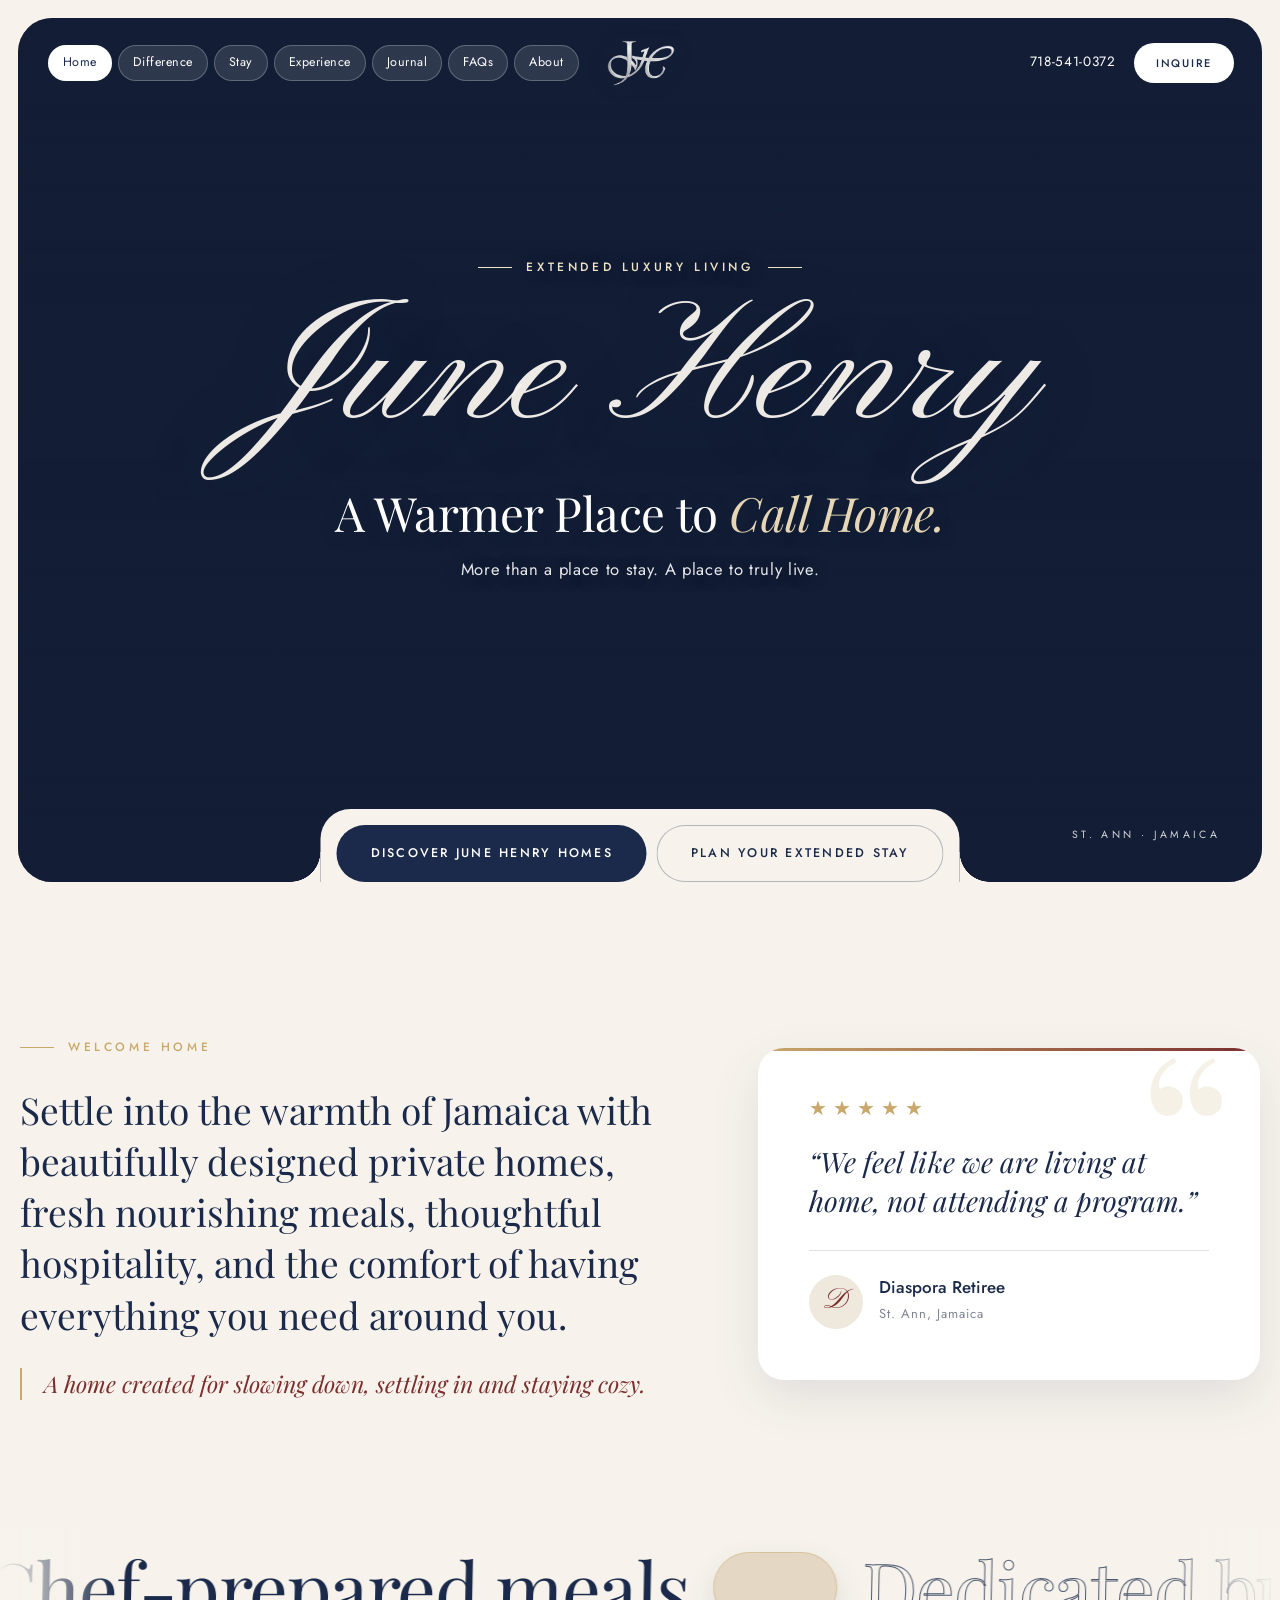
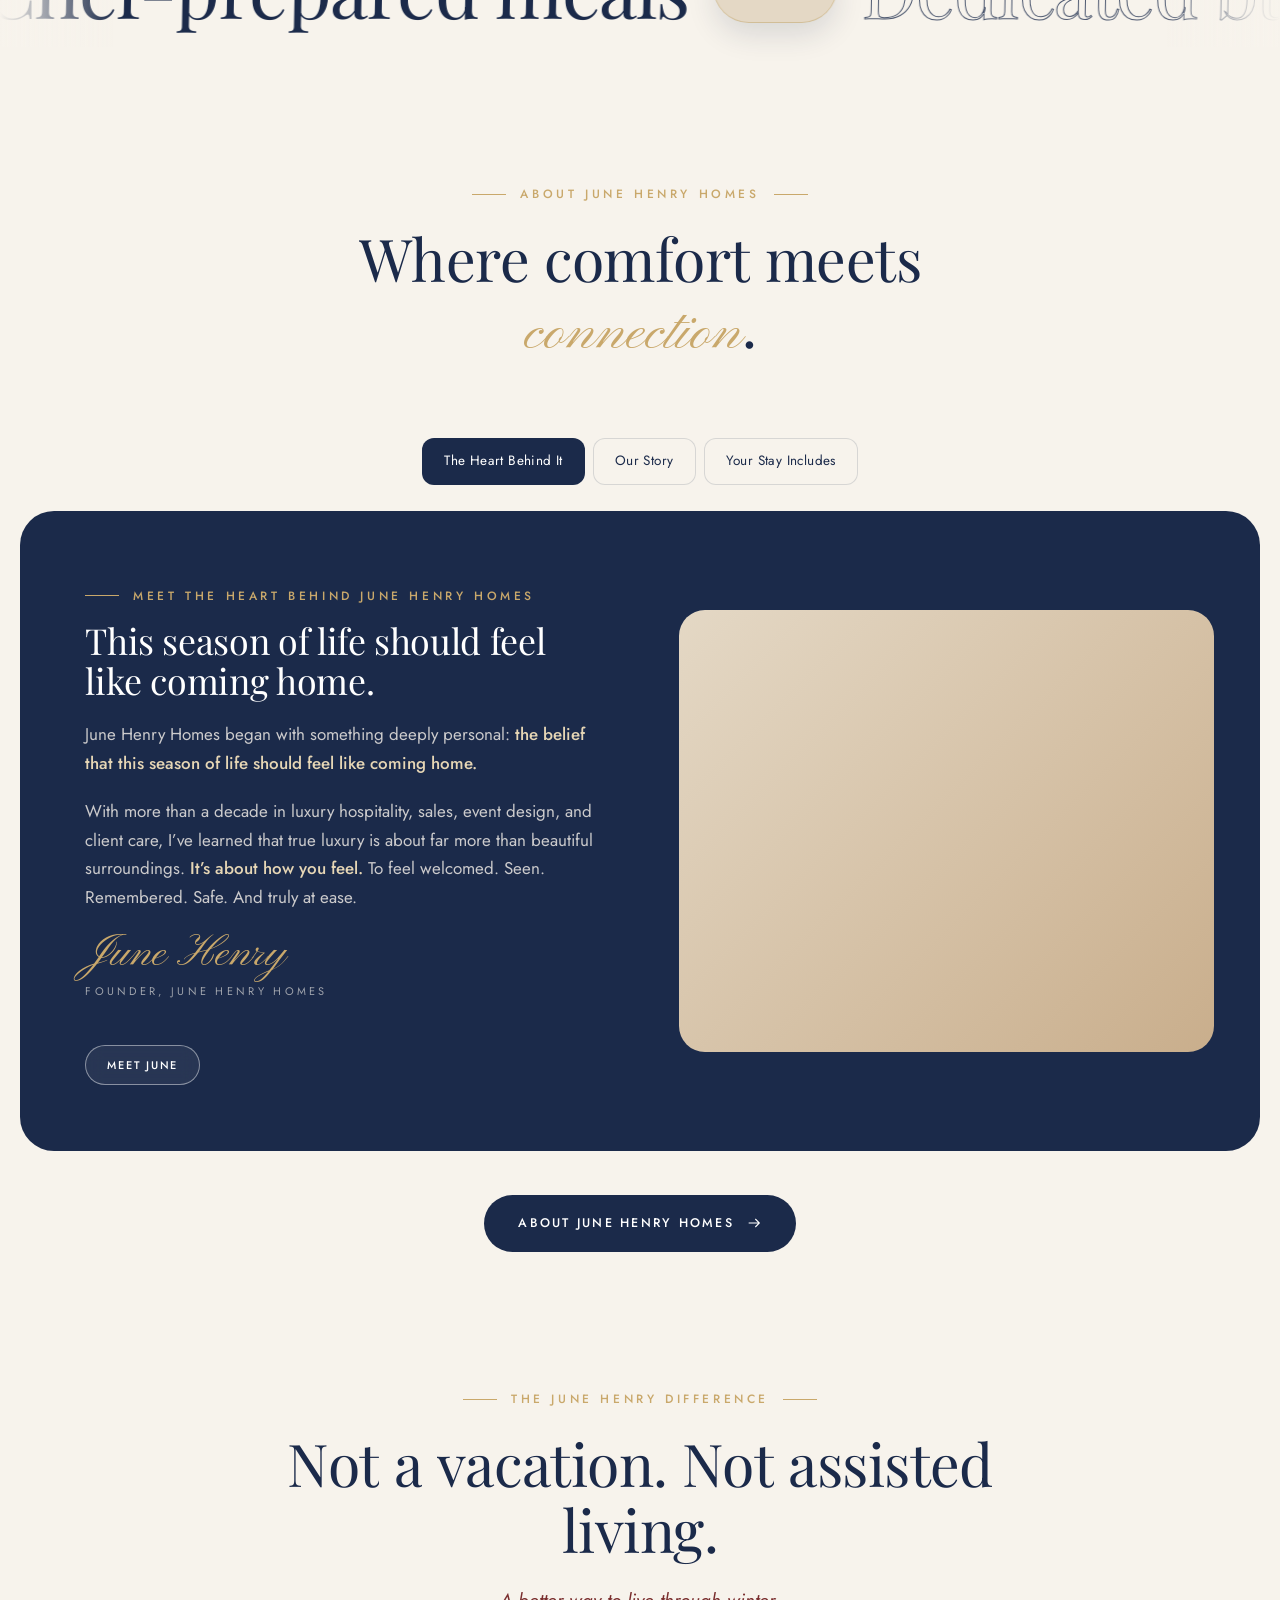
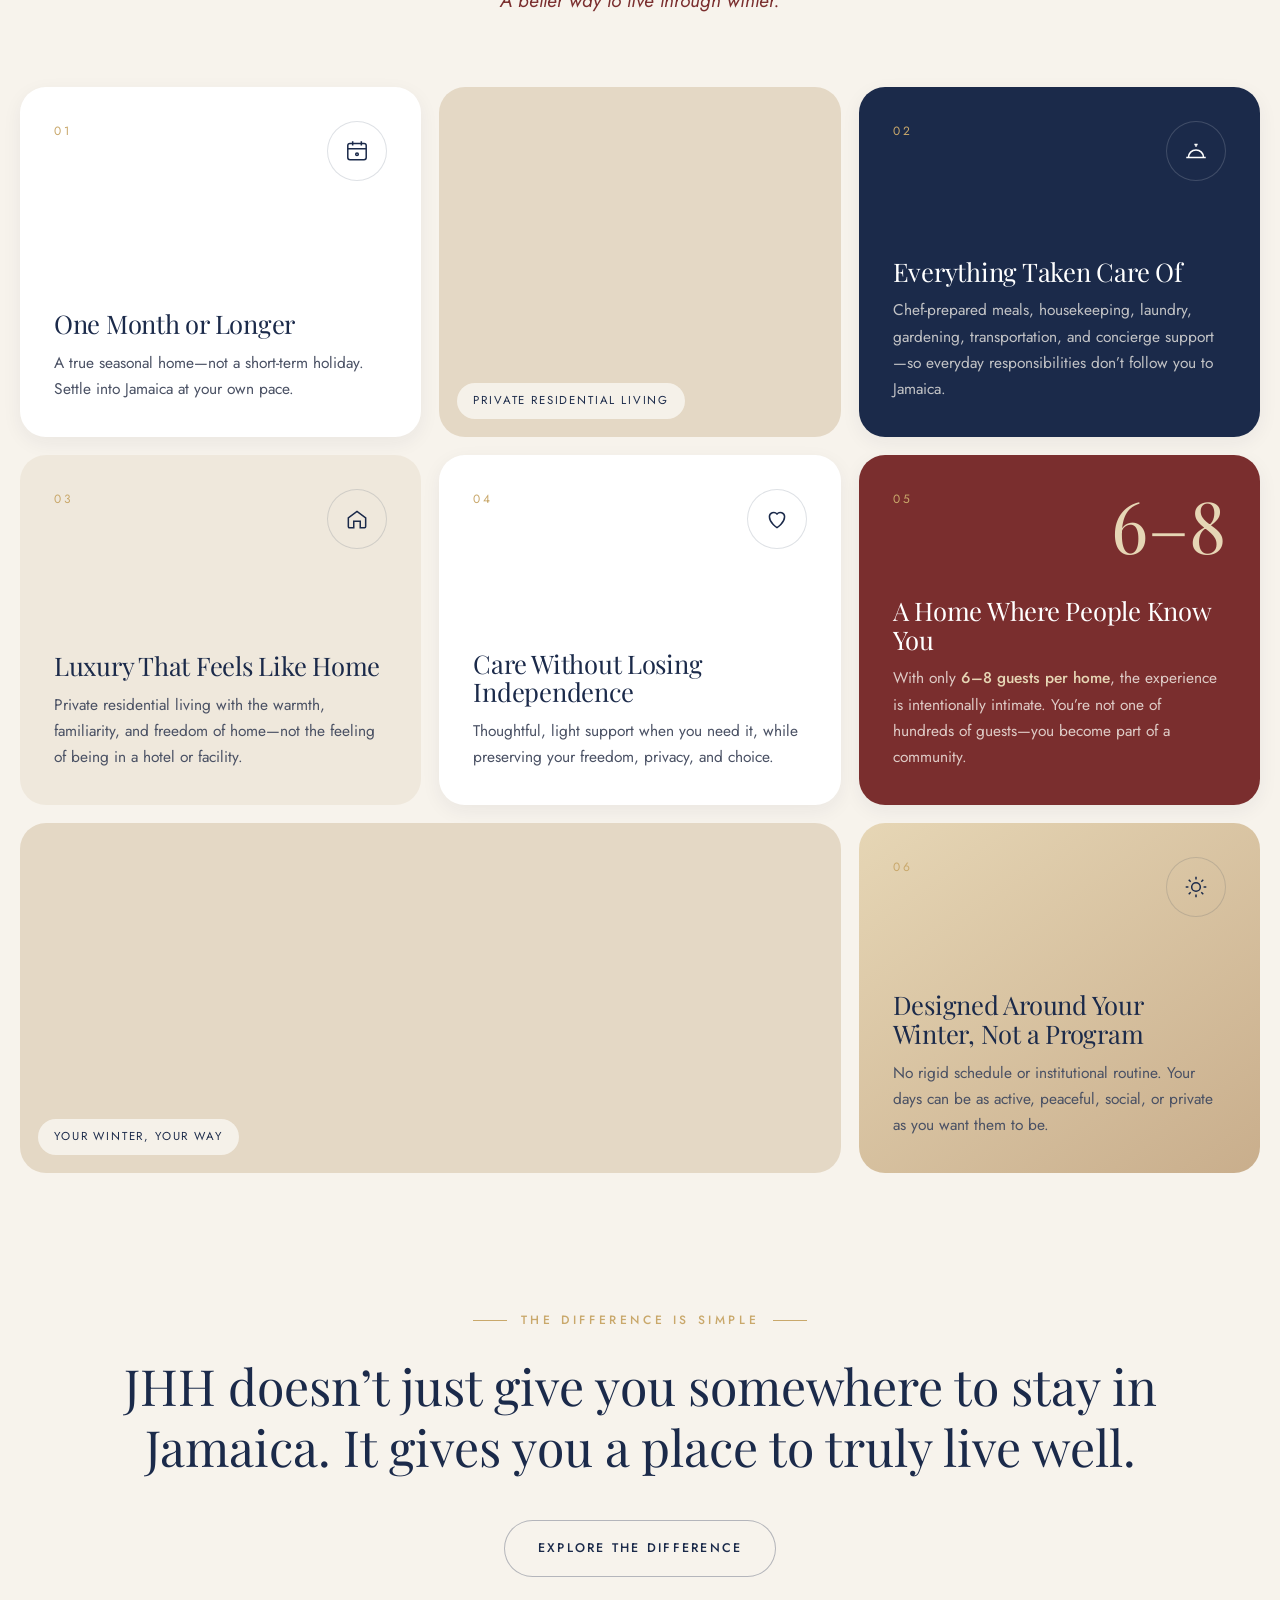
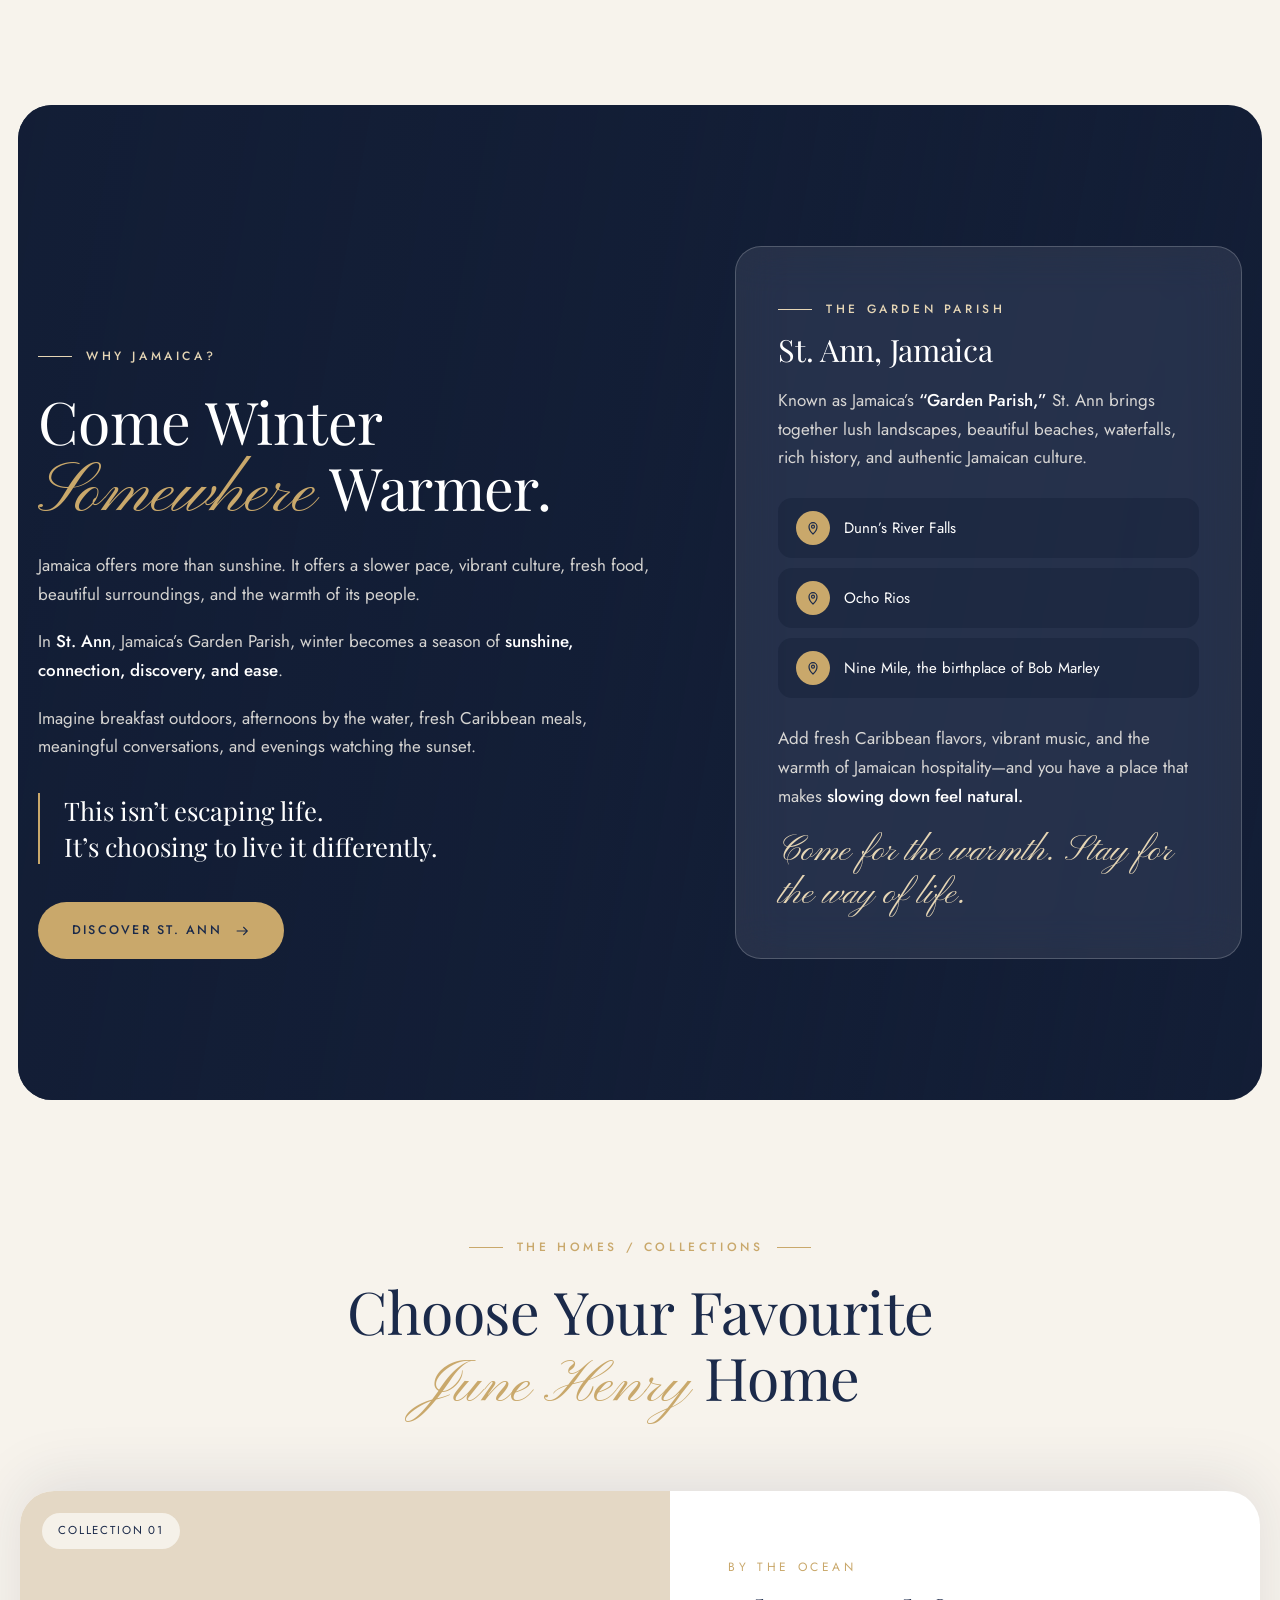
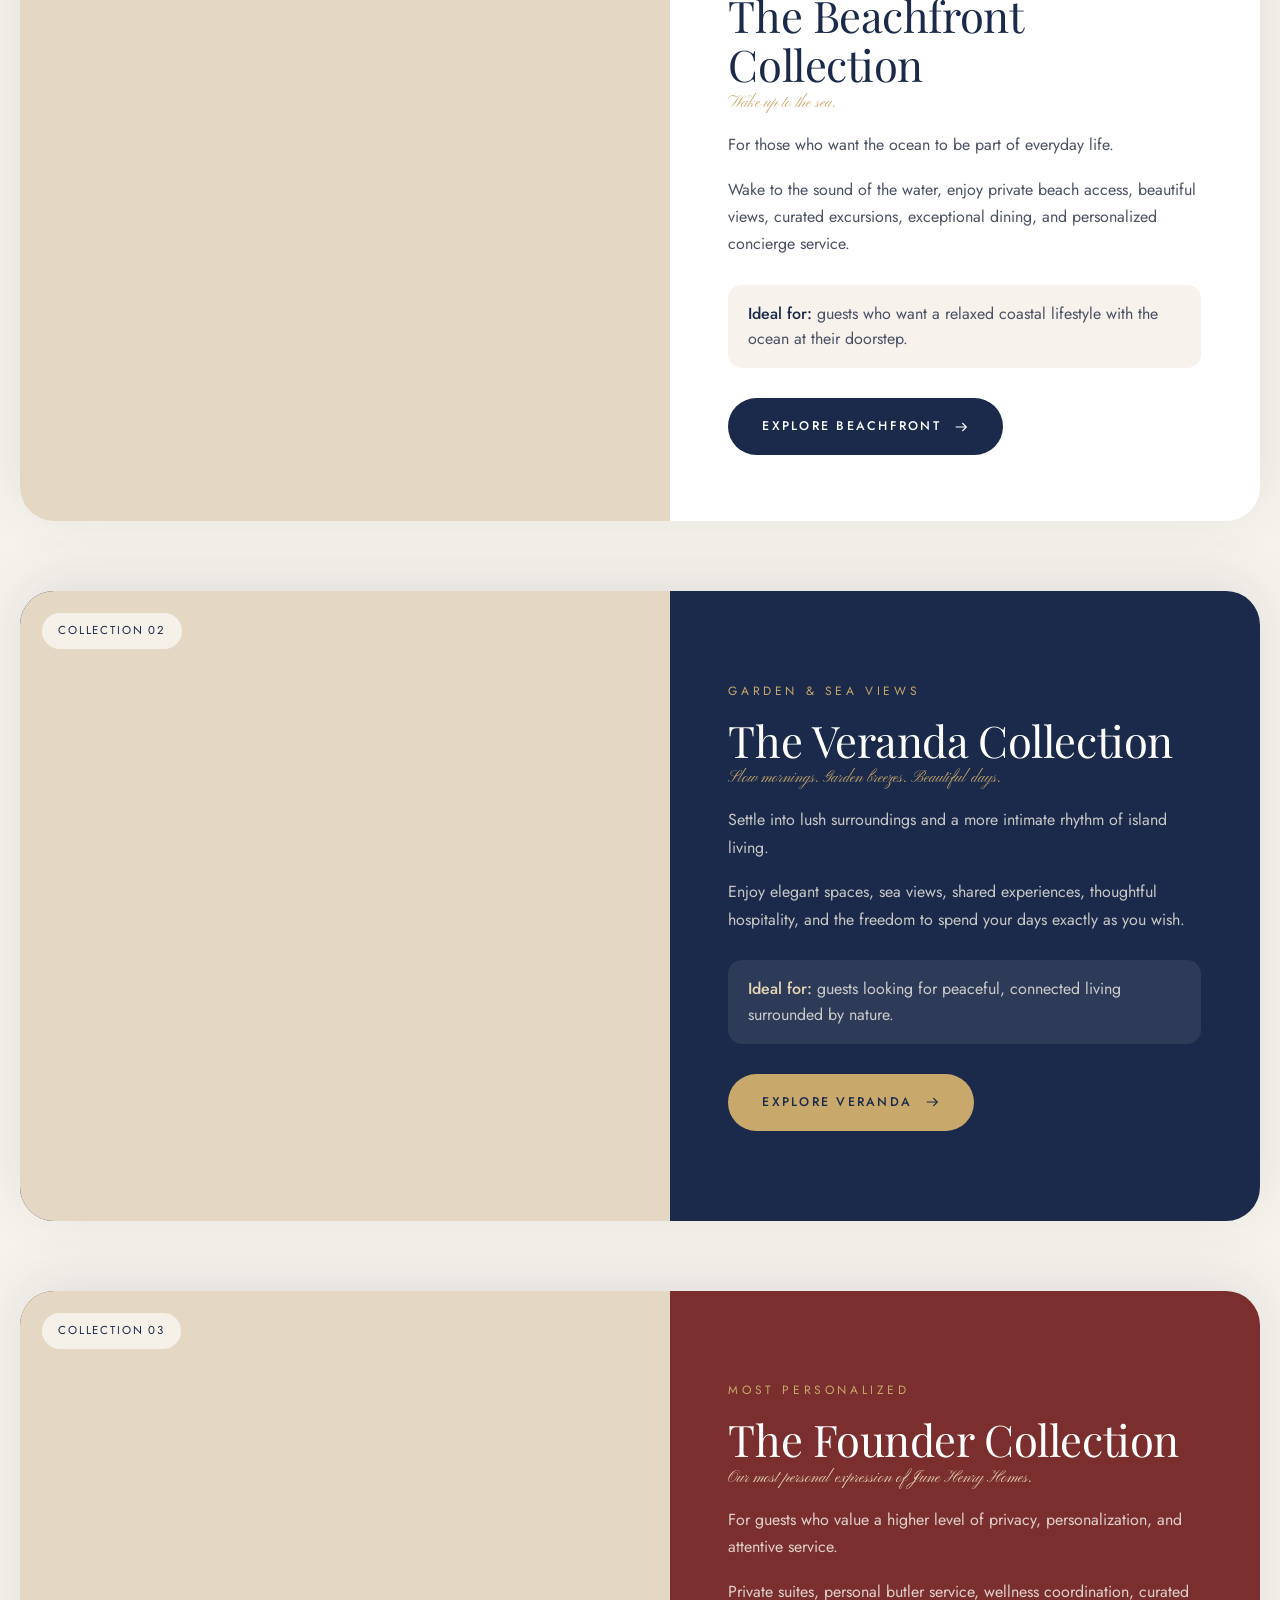
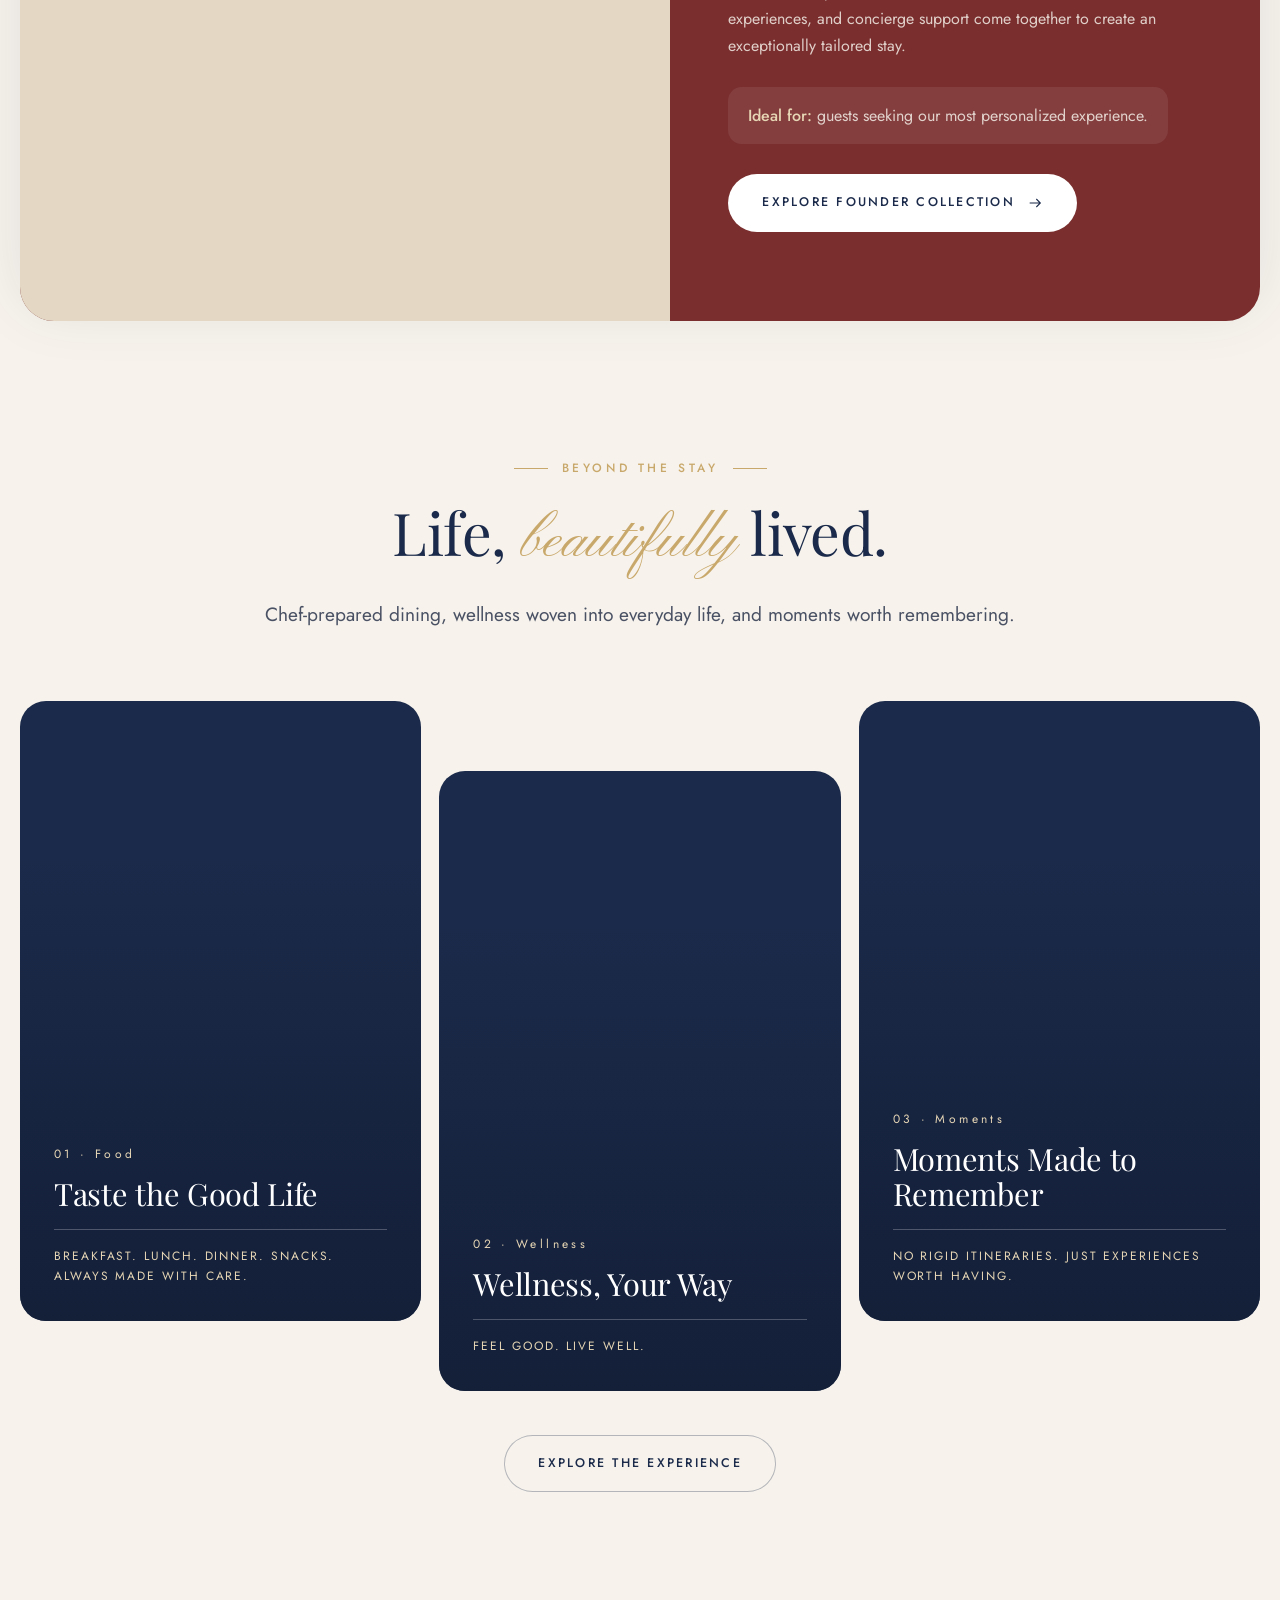
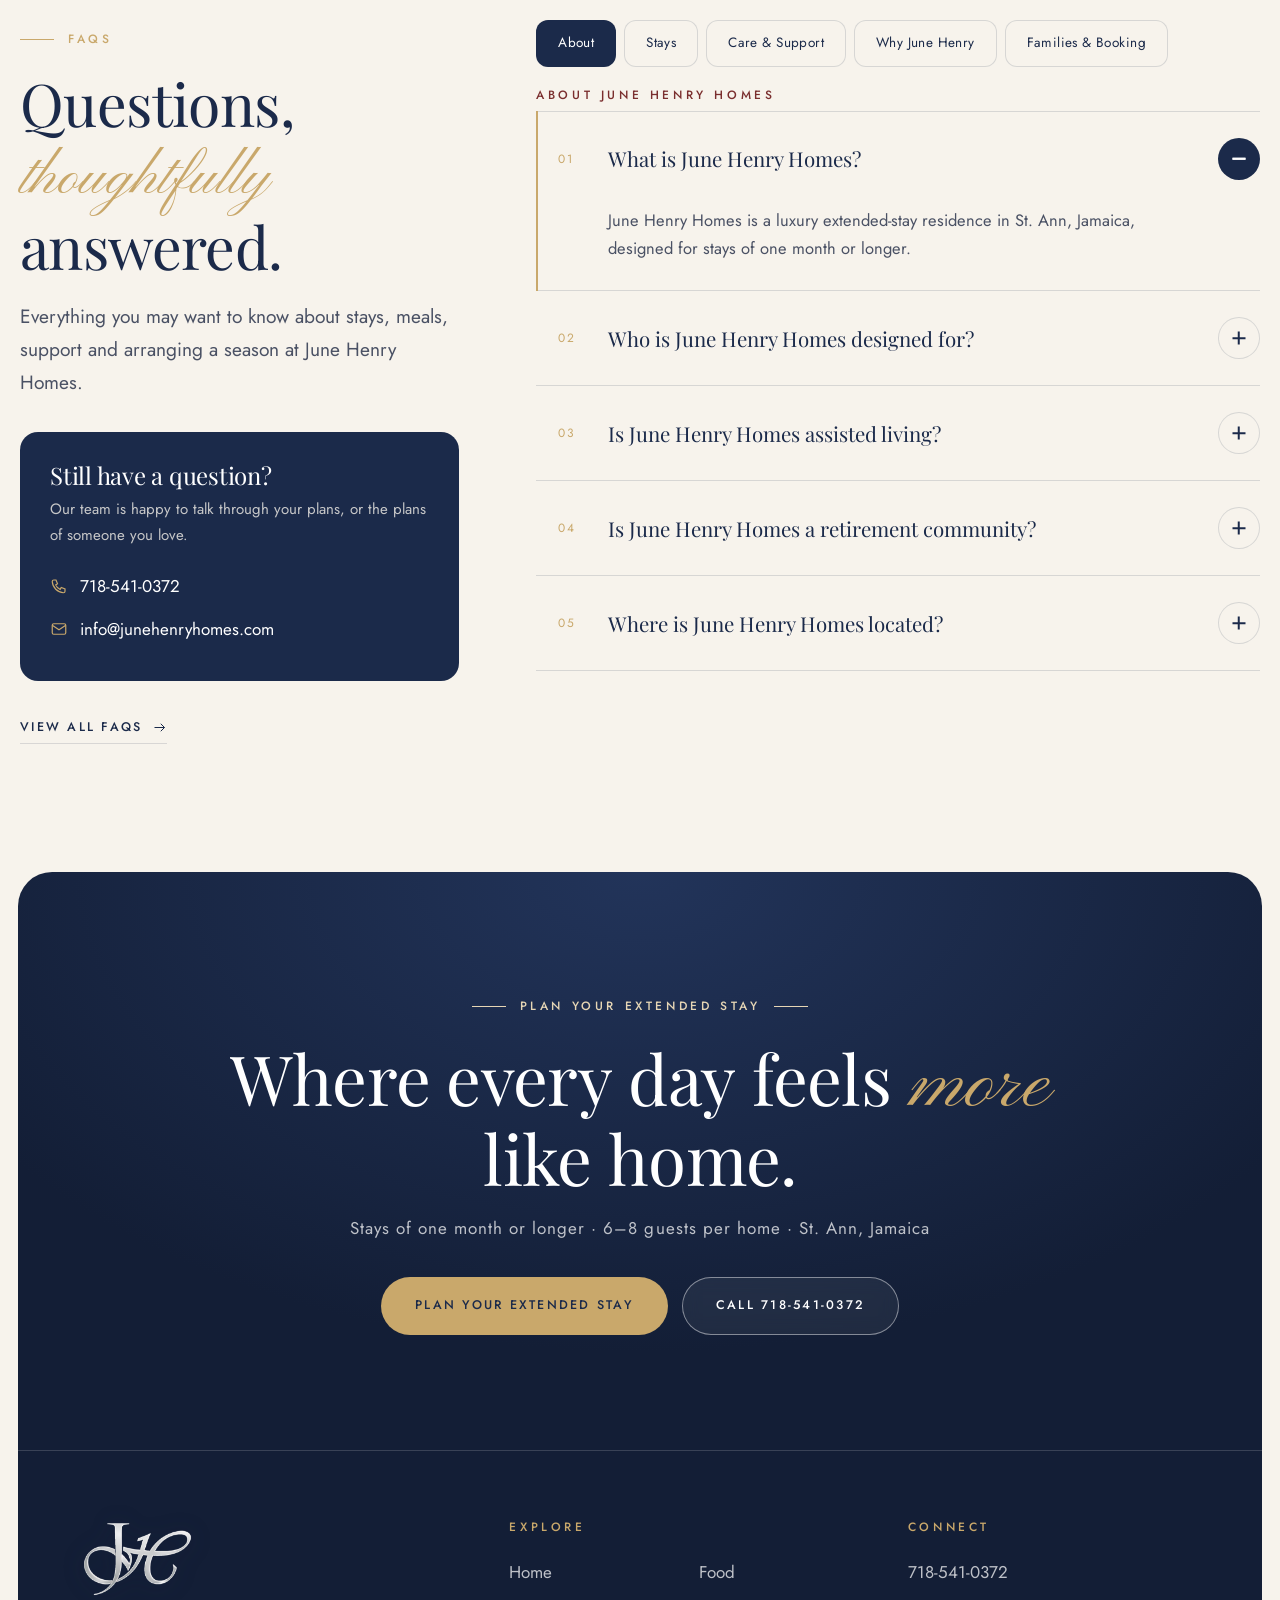
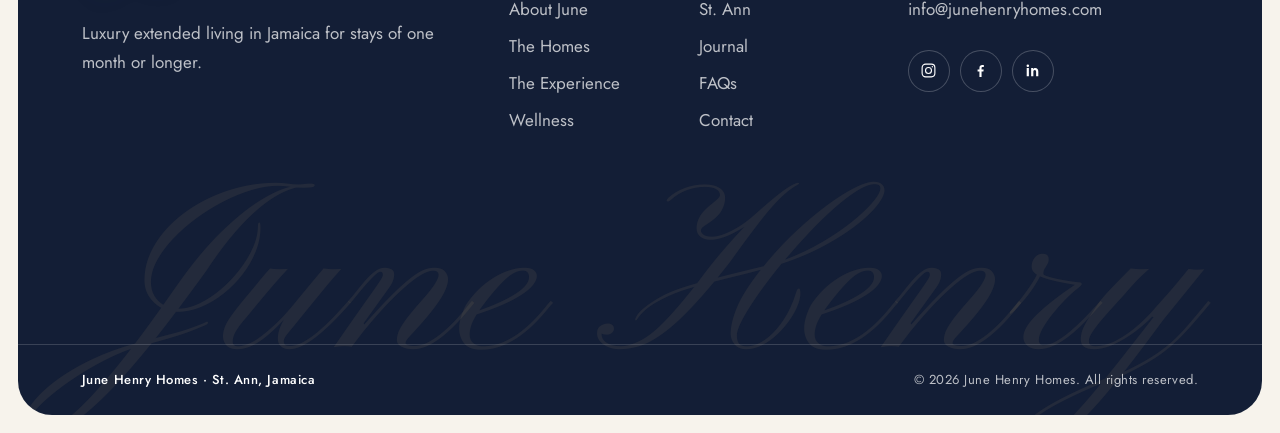
==== commit 972aa256: "Refine homepage layout, navigation and ribbon - Move FAQs to the end of the homepage and remove the " ====
--- a/index.html
+++ b/index.html
@@ -56,7 +56,6 @@
         <h1 class="hero-anim" style="--d:.85s">A Warmer Place to <em>Call Home.</em></h1>
         <p class="hero-sub hero-anim" style="--d:1.05s">More than a place to stay. A place to truly live.</p>
       </div>
-      <div class="hero-meta left" aria-hidden="true"><span class="scroll-line"></span>Scroll to discover</div>
       <div class="hero-meta right" aria-hidden="true">St. Ann · Jamaica</div>
       <div class="hero-notch">
         <a class="btn" href="about.html">Discover June Henry Homes</a>
@@ -91,171 +90,45 @@
       </div>
     </section>
 
-    <div class="marquee" aria-hidden="true">
-      <div class="marquee-track">
-        <div class="marquee-group">
-          <span class="marquee-item">Chef-prepared meals</span><span class="marquee-star">✦</span>
-          <span class="marquee-item">Dedicated butler</span><span class="marquee-star">✦</span>
-          <span class="marquee-item">Housekeeping &amp; laundry</span><span class="marquee-star">✦</span>
-          <span class="marquee-item">Personal concierge</span><span class="marquee-star">✦</span>
-          <span class="marquee-item">6–8 guests per home</span><span class="marquee-star">✦</span>
-          <span class="marquee-item">Stays of one month or longer</span><span class="marquee-star">✦</span>
-          <span class="marquee-item">St. Ann, Jamaica</span><span class="marquee-star">✦</span>
-        </div>
-        <div class="marquee-group">
-          <span class="marquee-item">Chef-prepared meals</span><span class="marquee-star">✦</span>
-          <span class="marquee-item">Dedicated butler</span><span class="marquee-star">✦</span>
-          <span class="marquee-item">Housekeeping &amp; laundry</span><span class="marquee-star">✦</span>
-          <span class="marquee-item">Personal concierge</span><span class="marquee-star">✦</span>
-          <span class="marquee-item">6–8 guests per home</span><span class="marquee-star">✦</span>
-          <span class="marquee-item">Stays of one month or longer</span><span class="marquee-star">✦</span>
-          <span class="marquee-item">St. Ann, Jamaica</span><span class="marquee-star">✦</span>
+    <div class="ribbon reveal" aria-hidden="true">
+      <div class="ribbon-track" data-ribbon>
+        <div class="ribbon-group">
+          <span class="ribbon-word">Chef-prepared meals</span>
+          <span class="ribbon-pill"><img src="https://images.unsplash.com/photo-1577219491135-ce391730fb2c?auto=format&fit=crop&w=360&h=200&q=70" alt="" loading="lazy" decoding="async"></span>
+          <span class="ribbon-word is-outline">Dedicated butler</span>
+          <span class="ribbon-pill"><img src="https://images.unsplash.com/photo-1511795409834-ef04bbd61622?auto=format&fit=crop&w=360&h=200&q=70" alt="" loading="lazy" decoding="async"></span>
+          <span class="ribbon-word">Housekeeping &amp; laundry</span>
+          <span class="ribbon-pill"><img src="https://images.unsplash.com/photo-1505693416388-ac5ce068fe85?auto=format&fit=crop&w=360&h=200&q=70" alt="" loading="lazy" decoding="async"></span>
+          <span class="ribbon-word is-outline">Personal concierge</span>
+          <span class="ribbon-pill"><img src="https://images.unsplash.com/photo-1506929562872-bb421503ef21?auto=format&fit=crop&w=360&h=200&q=70" alt="" loading="lazy" decoding="async"></span>
+          <span class="ribbon-word">6–8 guests per home</span>
+          <span class="ribbon-pill"><img src="https://images.unsplash.com/photo-1528605248644-14dd04022da1?auto=format&fit=crop&w=360&h=200&q=70" alt="" loading="lazy" decoding="async"></span>
+          <span class="ribbon-word is-outline">Stays of one month or longer</span>
+          <span class="ribbon-pill"><img src="https://images.unsplash.com/photo-1507525428034-b723cf961d3e?auto=format&fit=crop&w=360&h=200&q=70" alt="" loading="lazy" decoding="async"></span>
+          <span class="ribbon-word">St. Ann, Jamaica</span>
+          <span class="ribbon-pill"><img src="https://images.unsplash.com/photo-1432405972618-c60b0225b8f9?auto=format&fit=crop&w=360&h=200&q=70" alt="" loading="lazy" decoding="async"></span>
+        </div>
+        <div class="ribbon-group">
+          <span class="ribbon-word">Chef-prepared meals</span>
+          <span class="ribbon-pill"><img src="https://images.unsplash.com/photo-1577219491135-ce391730fb2c?auto=format&fit=crop&w=360&h=200&q=70" alt="" loading="lazy" decoding="async"></span>
+          <span class="ribbon-word is-outline">Dedicated butler</span>
+          <span class="ribbon-pill"><img src="https://images.unsplash.com/photo-1511795409834-ef04bbd61622?auto=format&fit=crop&w=360&h=200&q=70" alt="" loading="lazy" decoding="async"></span>
+          <span class="ribbon-word">Housekeeping &amp; laundry</span>
+          <span class="ribbon-pill"><img src="https://images.unsplash.com/photo-1505693416388-ac5ce068fe85?auto=format&fit=crop&w=360&h=200&q=70" alt="" loading="lazy" decoding="async"></span>
+          <span class="ribbon-word is-outline">Personal concierge</span>
+          <span class="ribbon-pill"><img src="https://images.unsplash.com/photo-1506929562872-bb421503ef21?auto=format&fit=crop&w=360&h=200&q=70" alt="" loading="lazy" decoding="async"></span>
+          <span class="ribbon-word">6–8 guests per home</span>
+          <span class="ribbon-pill"><img src="https://images.unsplash.com/photo-1528605248644-14dd04022da1?auto=format&fit=crop&w=360&h=200&q=70" alt="" loading="lazy" decoding="async"></span>
+          <span class="ribbon-word is-outline">Stays of one month or longer</span>
+          <span class="ribbon-pill"><img src="https://images.unsplash.com/photo-1507525428034-b723cf961d3e?auto=format&fit=crop&w=360&h=200&q=70" alt="" loading="lazy" decoding="async"></span>
+          <span class="ribbon-word">St. Ann, Jamaica</span>
+          <span class="ribbon-pill"><img src="https://images.unsplash.com/photo-1432405972618-c60b0225b8f9?auto=format&fit=crop&w=360&h=200&q=70" alt="" loading="lazy" decoding="async"></span>
         </div>
       </div>
     </div>
 
-    <!-- ============ 3. FAQs ============ -->
-    <section class="section faq-section" id="faqs" aria-labelledby="faq-title">
-      <div class="container faq-layout">
-        <aside class="faq-aside">
-          <span class="eyebrow reveal">FAQs</span>
-          <h2 id="faq-title" class="h2" data-split>Questions, <span class="script">thoughtfully</span> answered.</h2>
-          <p class="lead reveal">Everything you may want to know about stays, meals, support and arranging a season at June Henry Homes.</p>
-          <div class="help-card reveal" style="--d:.1s">
-            <h3>Still have a question?</h3>
-            <p>Our team is happy to talk through your plans, or the plans of someone you love.</p>
-            <a href="tel:+17185410372"><svg viewBox="0 0 24 24" fill="none" stroke="currentColor" stroke-width="1.6" aria-hidden="true"><path d="M5 4h3l2 5-2.5 1.5a11 11 0 0 0 6 6L15 14l5 2v3a2 2 0 0 1-2 2A16 16 0 0 1 3 6a2 2 0 0 1 2-2z"/></svg>718-541-0372</a>
-            <a href="mailto:info@junehenryhomes.com"><svg viewBox="0 0 24 24" fill="none" stroke="currentColor" stroke-width="1.6" aria-hidden="true"><rect x="3" y="5" width="18" height="14" rx="2"/><path d="M3 7l9 6 9-6"/></svg>info@junehenryhomes.com</a>
-          </div>
-          <div class="reveal" style="margin-top:30px">
-            <a class="link-arrow" href="faqs.html">View all FAQs <svg viewBox="0 0 24 24" fill="none" stroke="currentColor" stroke-width="1.6" aria-hidden="true"><path d="M4 12h16M14 6l6 6-6 6"/></svg></a>
-          </div>
-        </aside>
-
-        <div class="faq-main reveal" data-tabs>
-          <div class="tabs faq-tabs" role="tablist" aria-label="FAQ categories">
-            <button class="tab is-active" type="button" role="tab" id="tab-faq-about" aria-controls="panel-faq-about" aria-selected="true">About</button>
-            <button class="tab" type="button" role="tab" id="tab-faq-stays" aria-controls="panel-faq-stays" aria-selected="false">Stays</button>
-            <button class="tab" type="button" role="tab" id="tab-faq-care" aria-controls="panel-faq-care" aria-selected="false">Care &amp; Support</button>
-            <button class="tab" type="button" role="tab" id="tab-faq-why" aria-controls="panel-faq-why" aria-selected="false">Why June Henry</button>
-            <button class="tab" type="button" role="tab" id="tab-faq-families" aria-controls="panel-faq-families" aria-selected="false">Families &amp; Booking</button>
-          </div>
-
-          <div class="tab-panel is-active" id="panel-faq-about" role="tabpanel" aria-labelledby="tab-faq-about">
-            <p class="faq-cat-title">About June Henry Homes</p>
-            <div class="faq-list" data-accordion="single">
-              <div class="faq-item is-open">
-                <h3><button class="faq-q" type="button"><span class="q-num">01</span><span class="q-text">What is June Henry Homes?</span><span class="faq-icon" aria-hidden="true"></span></button></h3>
-                <div class="faq-a"><div class="faq-a-inner"><p>June Henry Homes is a luxury extended-stay residence in St. Ann, Jamaica, designed for stays of one month or longer.</p></div></div>
-              </div>
-              <div class="faq-item">
-                <h3><button class="faq-q" type="button"><span class="q-num">02</span><span class="q-text">Who is June Henry Homes designed for?</span><span class="faq-icon" aria-hidden="true"></span></button></h3>
-                <div class="faq-a"><div class="faq-a-inner"><p>It is designed for active adults seeking comfortable, supported, and elevated seasonal living in Jamaica.</p></div></div>
-              </div>
-              <div class="faq-item">
-                <h3><button class="faq-q" type="button"><span class="q-num">03</span><span class="q-text">Is June Henry Homes assisted living?</span><span class="faq-icon" aria-hidden="true"></span></button></h3>
-                <div class="faq-a"><div class="faq-a-inner"><p>No, June Henry Homes offers independent living with hospitality, wellness, and light personalized support.</p></div></div>
-              </div>
-              <div class="faq-item">
-                <h3><button class="faq-q" type="button"><span class="q-num">04</span><span class="q-text">Is June Henry Homes a retirement community?</span><span class="faq-icon" aria-hidden="true"></span></button></h3>
-                <div class="faq-a"><div class="faq-a-inner"><p>No, it is a boutique extended-stay experience for active adults seeking seasonal living.</p></div></div>
-              </div>
-              <div class="faq-item">
-                <h3><button class="faq-q" type="button"><span class="q-num">05</span><span class="q-text">Where is June Henry Homes located?</span><span class="faq-icon" aria-hidden="true"></span></button></h3>
-                <div class="faq-a"><div class="faq-a-inner"><p>June Henry Homes is located in St. Ann, Jamaica.</p></div></div>
-              </div>
-            </div>
-          </div>
-
-          <div class="tab-panel" id="panel-faq-stays" role="tabpanel" aria-labelledby="tab-faq-stays">
-            <p class="faq-cat-title">Stays</p>
-            <div class="faq-list" data-accordion="single">
-              <div class="faq-item">
-                <h3><button class="faq-q" type="button"><span class="q-num">06</span><span class="q-text">What is the minimum stay?</span><span class="faq-icon" aria-hidden="true"></span></button></h3>
-                <div class="faq-a"><div class="faq-a-inner"><p>The minimum stay is one month.</p></div></div>
-              </div>
-              <div class="faq-item">
-                <h3><button class="faq-q" type="button"><span class="q-num">07</span><span class="q-text">Can I stay for an entire winter season?</span><span class="faq-icon" aria-hidden="true"></span></button></h3>
-                <div class="faq-a"><div class="faq-a-inner"><p>Yes, June Henry Homes is designed for extended winter and seasonal stays.</p></div></div>
-              </div>
-              <div class="faq-item">
-                <h3><button class="faq-q" type="button"><span class="q-num">08</span><span class="q-text">How long can I stay?</span><span class="faq-icon" aria-hidden="true"></span></button></h3>
-                <div class="faq-a"><div class="faq-a-inner"><p>Guests can stay for one month or longer based on availability.</p></div></div>
-              </div>
-              <div class="faq-item">
-                <h3><button class="faq-q" type="button"><span class="q-num">09</span><span class="q-text">What’s included in my stay?</span><span class="faq-icon" aria-hidden="true"></span></button></h3>
-                <div class="faq-a"><div class="faq-a-inner"><p>Stays include chef-prepared meals, housekeeping, laundry, dedicated staff, concierge services, and wellness experiences.</p></div></div>
-              </div>
-              <div class="faq-item">
-                <h3><button class="faq-q" type="button"><span class="q-num">10</span><span class="q-text">Are meals included?</span><span class="faq-icon" aria-hidden="true"></span></button></h3>
-                <div class="faq-a"><div class="faq-a-inner"><p>Yes, breakfast, lunch, dinner, and snacks are included.</p></div></div>
-              </div>
-            </div>
-          </div>
-
-          <div class="tab-panel" id="panel-faq-care" role="tabpanel" aria-labelledby="tab-faq-care">
-            <p class="faq-cat-title">Care &amp; Support</p>
-            <div class="faq-list" data-accordion="single">
-              <div class="faq-item">
-                <h3><button class="faq-q" type="button"><span class="q-num">11</span><span class="q-text">What personal and wellness support is available?</span><span class="faq-icon" aria-hidden="true"></span></button></h3>
-                <div class="faq-a"><div class="faq-a-inner"><p>Guests receive light personalized support, wellness services, and assistance designed to make everyday living easier.</p></div></div>
-              </div>
-              <div class="faq-item">
-                <h3><button class="faq-q" type="button"><span class="q-num">12</span><span class="q-text">Does June Henry Homes provide medical care?</span><span class="faq-icon" aria-hidden="true"></span></button></h3>
-                <div class="faq-a"><div class="faq-a-inner"><p>June Henry Homes is not a medical facility, though select services include access to a concierge medical partnership.</p></div></div>
-              </div>
-              <div class="faq-item">
-                <h3><button class="faq-q" type="button"><span class="q-num">13</span><span class="q-text">Is June Henry Homes suitable for someone with mobility needs?</span><span class="faq-icon" aria-hidden="true"></span></button></h3>
-                <div class="faq-a"><div class="faq-a-inner"><p>Suitability depends on individual needs and the selected home, so requirements should be discussed before booking.</p></div></div>
-              </div>
-              <div class="faq-item">
-                <h3><button class="faq-q" type="button"><span class="q-num">14</span><span class="q-text">What concierge services are available?</span><span class="faq-icon" aria-hidden="true"></span></button></h3>
-                <div class="faq-a"><div class="faq-a-inner"><p>Concierge services can assist with transportation, appointments, activities, excursions, and special requests.</p></div></div>
-              </div>
-            </div>
-          </div>
-
-          <div class="tab-panel" id="panel-faq-why" role="tabpanel" aria-labelledby="tab-faq-why">
-            <p class="faq-cat-title">Why June Henry Homes?</p>
-            <div class="faq-list" data-accordion="single">
-              <div class="faq-item">
-                <h3><button class="faq-q" type="button"><span class="q-num">15</span><span class="q-text">How is June Henry Homes different from a Jamaica villa rental?</span><span class="faq-icon" aria-hidden="true"></span></button></h3>
-                <div class="faq-a"><div class="faq-a-inner"><p>Unlike a villa rental, June Henry Homes combines private living with daily meals, dedicated staff, concierge services, and personalized hospitality.</p></div></div>
-              </div>
-              <div class="faq-item">
-                <h3><button class="faq-q" type="button"><span class="q-num">16</span><span class="q-text">How is it different from a hotel or resort?</span><span class="faq-icon" aria-hidden="true"></span></button></h3>
-                <div class="faq-a"><div class="faq-a-inner"><p>It offers the comfort of home with luxury hospitality, specifically designed for extended stays.</p></div></div>
-              </div>
-              <div class="faq-item">
-                <h3><button class="faq-q" type="button"><span class="q-num">17</span><span class="q-text">How is it different from assisted living?</span><span class="faq-icon" aria-hidden="true"></span></button></h3>
-                <div class="faq-a"><div class="faq-a-inner"><p>June Henry Homes provides independent seasonal living rather than clinical or institutional care.</p></div></div>
-              </div>
-            </div>
-          </div>
-
-          <div class="tab-panel" id="panel-faq-families" role="tabpanel" aria-labelledby="tab-faq-families">
-            <p class="faq-cat-title">Families &amp; Booking</p>
-            <div class="faq-list" data-accordion="single">
-              <div class="faq-item">
-                <h3><button class="faq-q" type="button"><span class="q-num">18</span><span class="q-text">Can I arrange a stay for a parent or family member?</span><span class="faq-icon" aria-hidden="true"></span></button></h3>
-                <div class="faq-a"><div class="faq-a-inner"><p>Yes, families can inquire on behalf of a parent or loved one.</p></div></div>
-              </div>
-              <div class="faq-item">
-                <h3><button class="faq-q" type="button"><span class="q-num">19</span><span class="q-text">Can I arrange everything remotely?</span><span class="faq-icon" aria-hidden="true"></span></button></h3>
-                <div class="faq-a"><div class="faq-a-inner"><p>Yes, families can begin the inquiry process remotely with the June Henry Homes team.</p></div></div>
-              </div>
-              <div class="faq-item">
-                <h3><button class="faq-q" type="button"><span class="q-num">20</span><span class="q-text">How do I inquire or book a stay?</span><span class="faq-icon" aria-hidden="true"></span></button></h3>
-                <div class="faq-a"><div class="faq-a-inner"><p>Call <a href="tel:+17185410372">718-541-0372</a>, email <a href="mailto:info@junehenryhomes.com">info@junehenryhomes.com</a>, or <a href="contact.html">submit an inquiry through the website</a>.</p></div></div>
-              </div>
-            </div>
-          </div>
-        </div>
-      </div>
-    </section>
-
-    <!-- ============ 4. ABOUT (one section, links to the full About page) ============ -->
-    <section class="section about-section" id="about" aria-labelledby="about-title" style="padding-top:0">
+    <!-- ============ 3. ABOUT (one section, links to the full About page) ============ -->
+    <section class="section about-section" id="about" aria-labelledby="about-title">
       <div class="container">
         <div class="section-head">
           <span class="eyebrow center reveal">About June Henry Homes</span>
@@ -264,12 +137,28 @@
 
         <div class="reveal" data-tabs>
           <div class="tabs center about-tabs" role="tablist" aria-label="About June Henry Homes">
-            <button class="tab is-active" type="button" role="tab" id="tab-about-story" aria-controls="panel-about-story" aria-selected="true">Our Story</button>
+            <button class="tab is-active" type="button" role="tab" id="tab-about-heart" aria-controls="panel-about-heart" aria-selected="true">The Heart Behind It</button>
+            <button class="tab" type="button" role="tab" id="tab-about-story" aria-controls="panel-about-story" aria-selected="false">Our Story</button>
             <button class="tab" type="button" role="tab" id="tab-about-stay" aria-controls="panel-about-stay" aria-selected="false">Your Stay Includes</button>
-            <button class="tab" type="button" role="tab" id="tab-about-heart" aria-controls="panel-about-heart" aria-selected="false">The Heart Behind It</button>
-          </div>
-
-          <div class="tab-panel is-active" id="panel-about-story" role="tabpanel" aria-labelledby="tab-about-story">
+          </div>
+
+          <div class="tab-panel is-active" id="panel-about-heart" role="tabpanel" aria-labelledby="tab-about-heart">
+            <div class="about-panel">
+              <div class="about-panel-body">
+                <span class="eyebrow">Meet the heart behind June Henry Homes</span>
+                <h3>This season of life should feel like coming home.</h3>
+                <p>June Henry Homes began with something deeply personal: <strong>the belief that this season of life should feel like coming home.</strong></p>
+                <p>With more than a decade in luxury hospitality, sales, event design, and client care, I’ve learned that true luxury is about far more than beautiful surroundings. <strong>It’s about how you feel.</strong> To feel welcomed. Seen. Remembered. Safe. And truly at ease.</p>
+                <p class="signature">June Henry <small>Founder, June Henry Homes</small></p>
+                <div class="btn-row" style="margin-top:24px">
+                  <a class="btn btn-ghost-light btn-sm" href="heart.html">Meet June</a>
+                </div>
+              </div>
+              <div class="media"><img src="https://images.unsplash.com/photo-1590490360182-c33d57733427?auto=format&fit=crop&w=1200&q=80" alt="Warm, elegant guest suite with soft lamplight" loading="lazy"></div>
+            </div>
+          </div>
+
+          <div class="tab-panel" id="panel-about-story" role="tabpanel" aria-labelledby="tab-about-story">
             <div class="about-panel">
               <div class="about-panel-body">
                 <span class="eyebrow">Extended stays in Jamaica</span>
@@ -297,22 +186,6 @@
               <div class="media"><img src="https://images.unsplash.com/photo-1559339352-11d035aa65de?auto=format&fit=crop&w=1200&q=80" alt="Open-air dining terrace set for lunch overlooking the sea" loading="lazy"></div>
             </div>
           </div>
-
-          <div class="tab-panel" id="panel-about-heart" role="tabpanel" aria-labelledby="tab-about-heart">
-            <div class="about-panel">
-              <div class="about-panel-body">
-                <span class="eyebrow">Meet the heart behind June Henry Homes</span>
-                <h3>This season of life should feel like coming home.</h3>
-                <p>June Henry Homes began with something deeply personal: <strong>the belief that this season of life should feel like coming home.</strong></p>
-                <p>With more than a decade in luxury hospitality, sales, event design, and client care, I’ve learned that true luxury is about far more than beautiful surroundings. <strong>It’s about how you feel.</strong> To feel welcomed. Seen. Remembered. Safe. And truly at ease.</p>
-                <p class="signature">June Henry <small>Founder, June Henry Homes</small></p>
-                <div class="btn-row" style="margin-top:24px">
-                  <a class="btn btn-ghost-light btn-sm" href="heart.html">Meet June</a>
-                </div>
-              </div>
-              <div class="media"><img src="https://images.unsplash.com/photo-1590490360182-c33d57733427?auto=format&fit=crop&w=1200&q=80" alt="Warm, elegant guest suite with soft lamplight" loading="lazy"></div>
-            </div>
-          </div>
         </div>
 
         <div class="about-cta reveal">
@@ -321,7 +194,7 @@
       </div>
     </section>
 
-    <!-- ============ 5. THE JUNE HENRY DIFFERENCE ============ -->
+    <!-- ============ 4. THE JUNE HENRY DIFFERENCE ============ -->
     <section class="section difference" id="difference" aria-labelledby="diff-title" style="padding-top:0">
       <div class="container">
         <div class="section-head">
@@ -398,7 +271,7 @@
       </div>
     </section>
 
-    <!-- ============ 6. WHY JAMAICA ============ -->
+    <!-- ============ 5. WHY JAMAICA ============ -->
     <section class="jamaica" id="why-jamaica" aria-labelledby="jamaica-title">
       <div class="jamaica-bg" data-parallax="0.1">
         <img src="https://images.unsplash.com/photo-1506929562872-bb421503ef21?auto=format&fit=crop&w=2000&q=75" alt="" loading="lazy">
@@ -431,7 +304,7 @@
       </div>
     </section>
 
-    <!-- ============ 7. THE HOMES / COLLECTIONS ============ -->
+    <!-- ============ 6. THE HOMES / COLLECTIONS ============ -->
     <section class="section collections" id="homes" aria-labelledby="homes-title">
       <div class="container">
         <div class="section-head">
@@ -491,7 +364,7 @@
       </div>
     </section>
 
-    <!-- ============ 8. BEYOND THE STAY ============ -->
+    <!-- ============ 7. BEYOND THE STAY ============ -->
     <section class="section beyond" id="beyond" aria-labelledby="beyond-title" style="padding-top:0">
       <div class="container">
         <div class="section-head">
@@ -541,6 +414,146 @@
       </div>
     </section>
 
+    <!-- ============ 8. FAQs ============ -->
+    <section class="section faq-section" id="faqs" aria-labelledby="faq-title" style="padding-top:0">
+      <div class="container faq-layout">
+        <aside class="faq-aside">
+          <span class="eyebrow reveal">FAQs</span>
+          <h2 id="faq-title" class="h2" data-split>Questions, <span class="script">thoughtfully</span> answered.</h2>
+          <p class="lead reveal">Everything you may want to know about stays, meals, support and arranging a season at June Henry Homes.</p>
+          <div class="help-card reveal" style="--d:.1s">
+            <h3>Still have a question?</h3>
+            <p>Our team is happy to talk through your plans, or the plans of someone you love.</p>
+            <a href="tel:+17185410372"><svg viewBox="0 0 24 24" fill="none" stroke="currentColor" stroke-width="1.6" aria-hidden="true"><path d="M5 4h3l2 5-2.5 1.5a11 11 0 0 0 6 6L15 14l5 2v3a2 2 0 0 1-2 2A16 16 0 0 1 3 6a2 2 0 0 1 2-2z"/></svg>718-541-0372</a>
+            <a href="mailto:info@junehenryhomes.com"><svg viewBox="0 0 24 24" fill="none" stroke="currentColor" stroke-width="1.6" aria-hidden="true"><rect x="3" y="5" width="18" height="14" rx="2"/><path d="M3 7l9 6 9-6"/></svg>info@junehenryhomes.com</a>
+          </div>
+          <div class="reveal" style="margin-top:30px">
+            <a class="link-arrow" href="faqs.html">View all FAQs <svg viewBox="0 0 24 24" fill="none" stroke="currentColor" stroke-width="1.6" aria-hidden="true"><path d="M4 12h16M14 6l6 6-6 6"/></svg></a>
+          </div>
+        </aside>
+
+        <div class="faq-main reveal" data-tabs>
+          <div class="tabs faq-tabs" role="tablist" aria-label="FAQ categories">
+            <button class="tab is-active" type="button" role="tab" id="tab-faq-about" aria-controls="panel-faq-about" aria-selected="true">About</button>
+            <button class="tab" type="button" role="tab" id="tab-faq-stays" aria-controls="panel-faq-stays" aria-selected="false">Stays</button>
+            <button class="tab" type="button" role="tab" id="tab-faq-care" aria-controls="panel-faq-care" aria-selected="false">Care &amp; Support</button>
+            <button class="tab" type="button" role="tab" id="tab-faq-why" aria-controls="panel-faq-why" aria-selected="false">Why June Henry</button>
+            <button class="tab" type="button" role="tab" id="tab-faq-families" aria-controls="panel-faq-families" aria-selected="false">Families &amp; Booking</button>
+          </div>
+
+          <div class="tab-panel is-active" id="panel-faq-about" role="tabpanel" aria-labelledby="tab-faq-about">
+            <p class="faq-cat-title">About June Henry Homes</p>
+            <div class="faq-list" data-accordion="single">
+              <div class="faq-item is-open">
+                <h3><button class="faq-q" type="button"><span class="q-num">01</span><span class="q-text">What is June Henry Homes?</span><span class="faq-icon" aria-hidden="true"></span></button></h3>
+                <div class="faq-a"><div class="faq-a-inner"><p>June Henry Homes is a luxury extended-stay residence in St. Ann, Jamaica, designed for stays of one month or longer.</p></div></div>
+              </div>
+              <div class="faq-item">
+                <h3><button class="faq-q" type="button"><span class="q-num">02</span><span class="q-text">Who is June Henry Homes designed for?</span><span class="faq-icon" aria-hidden="true"></span></button></h3>
+                <div class="faq-a"><div class="faq-a-inner"><p>It is designed for active adults seeking comfortable, supported, and elevated seasonal living in Jamaica.</p></div></div>
+              </div>
+              <div class="faq-item">
+                <h3><button class="faq-q" type="button"><span class="q-num">03</span><span class="q-text">Is June Henry Homes assisted living?</span><span class="faq-icon" aria-hidden="true"></span></button></h3>
+                <div class="faq-a"><div class="faq-a-inner"><p>No, June Henry Homes offers independent living with hospitality, wellness, and light personalized support.</p></div></div>
+              </div>
+              <div class="faq-item">
+                <h3><button class="faq-q" type="button"><span class="q-num">04</span><span class="q-text">Is June Henry Homes a retirement community?</span><span class="faq-icon" aria-hidden="true"></span></button></h3>
+                <div class="faq-a"><div class="faq-a-inner"><p>No, it is a boutique extended-stay experience for active adults seeking seasonal living.</p></div></div>
+              </div>
+              <div class="faq-item">
+                <h3><button class="faq-q" type="button"><span class="q-num">05</span><span class="q-text">Where is June Henry Homes located?</span><span class="faq-icon" aria-hidden="true"></span></button></h3>
+                <div class="faq-a"><div class="faq-a-inner"><p>June Henry Homes is located in St. Ann, Jamaica.</p></div></div>
+              </div>
+            </div>
+          </div>
+
+          <div class="tab-panel" id="panel-faq-stays" role="tabpanel" aria-labelledby="tab-faq-stays">
+            <p class="faq-cat-title">Stays</p>
+            <div class="faq-list" data-accordion="single">
+              <div class="faq-item">
+                <h3><button class="faq-q" type="button"><span class="q-num">06</span><span class="q-text">What is the minimum stay?</span><span class="faq-icon" aria-hidden="true"></span></button></h3>
+                <div class="faq-a"><div class="faq-a-inner"><p>The minimum stay is one month.</p></div></div>
+              </div>
+              <div class="faq-item">
+                <h3><button class="faq-q" type="button"><span class="q-num">07</span><span class="q-text">Can I stay for an entire winter season?</span><span class="faq-icon" aria-hidden="true"></span></button></h3>
+                <div class="faq-a"><div class="faq-a-inner"><p>Yes, June Henry Homes is designed for extended winter and seasonal stays.</p></div></div>
+              </div>
+              <div class="faq-item">
+                <h3><button class="faq-q" type="button"><span class="q-num">08</span><span class="q-text">How long can I stay?</span><span class="faq-icon" aria-hidden="true"></span></button></h3>
+                <div class="faq-a"><div class="faq-a-inner"><p>Guests can stay for one month or longer based on availability.</p></div></div>
+              </div>
+              <div class="faq-item">
+                <h3><button class="faq-q" type="button"><span class="q-num">09</span><span class="q-text">What’s included in my stay?</span><span class="faq-icon" aria-hidden="true"></span></button></h3>
+                <div class="faq-a"><div class="faq-a-inner"><p>Stays include chef-prepared meals, housekeeping, laundry, dedicated staff, concierge services, and wellness experiences.</p></div></div>
+              </div>
+              <div class="faq-item">
+                <h3><button class="faq-q" type="button"><span class="q-num">10</span><span class="q-text">Are meals included?</span><span class="faq-icon" aria-hidden="true"></span></button></h3>
+                <div class="faq-a"><div class="faq-a-inner"><p>Yes, breakfast, lunch, dinner, and snacks are included.</p></div></div>
+              </div>
+            </div>
+          </div>
+
+          <div class="tab-panel" id="panel-faq-care" role="tabpanel" aria-labelledby="tab-faq-care">
+            <p class="faq-cat-title">Care &amp; Support</p>
+            <div class="faq-list" data-accordion="single">
+              <div class="faq-item">
+                <h3><button class="faq-q" type="button"><span class="q-num">11</span><span class="q-text">What personal and wellness support is available?</span><span class="faq-icon" aria-hidden="true"></span></button></h3>
+                <div class="faq-a"><div class="faq-a-inner"><p>Guests receive light personalized support, wellness services, and assistance designed to make everyday living easier.</p></div></div>
+              </div>
+              <div class="faq-item">
+                <h3><button class="faq-q" type="button"><span class="q-num">12</span><span class="q-text">Does June Henry Homes provide medical care?</span><span class="faq-icon" aria-hidden="true"></span></button></h3>
+                <div class="faq-a"><div class="faq-a-inner"><p>June Henry Homes is not a medical facility, though select services include access to a concierge medical partnership.</p></div></div>
+              </div>
+              <div class="faq-item">
+                <h3><button class="faq-q" type="button"><span class="q-num">13</span><span class="q-text">Is June Henry Homes suitable for someone with mobility needs?</span><span class="faq-icon" aria-hidden="true"></span></button></h3>
+                <div class="faq-a"><div class="faq-a-inner"><p>Suitability depends on individual needs and the selected home, so requirements should be discussed before booking.</p></div></div>
+              </div>
+              <div class="faq-item">
+                <h3><button class="faq-q" type="button"><span class="q-num">14</span><span class="q-text">What concierge services are available?</span><span class="faq-icon" aria-hidden="true"></span></button></h3>
+                <div class="faq-a"><div class="faq-a-inner"><p>Concierge services can assist with transportation, appointments, activities, excursions, and special requests.</p></div></div>
+              </div>
+            </div>
+          </div>
+
+          <div class="tab-panel" id="panel-faq-why" role="tabpanel" aria-labelledby="tab-faq-why">
+            <p class="faq-cat-title">Why June Henry Homes?</p>
+            <div class="faq-list" data-accordion="single">
+              <div class="faq-item">
+                <h3><button class="faq-q" type="button"><span class="q-num">15</span><span class="q-text">How is June Henry Homes different from a Jamaica villa rental?</span><span class="faq-icon" aria-hidden="true"></span></button></h3>
+                <div class="faq-a"><div class="faq-a-inner"><p>Unlike a villa rental, June Henry Homes combines private living with daily meals, dedicated staff, concierge services, and personalized hospitality.</p></div></div>
+              </div>
+              <div class="faq-item">
+                <h3><button class="faq-q" type="button"><span class="q-num">16</span><span class="q-text">How is it different from a hotel or resort?</span><span class="faq-icon" aria-hidden="true"></span></button></h3>
+                <div class="faq-a"><div class="faq-a-inner"><p>It offers the comfort of home with luxury hospitality, specifically designed for extended stays.</p></div></div>
+              </div>
+              <div class="faq-item">
+                <h3><button class="faq-q" type="button"><span class="q-num">17</span><span class="q-text">How is it different from assisted living?</span><span class="faq-icon" aria-hidden="true"></span></button></h3>
+                <div class="faq-a"><div class="faq-a-inner"><p>June Henry Homes provides independent seasonal living rather than clinical or institutional care.</p></div></div>
+              </div>
+            </div>
+          </div>
+
+          <div class="tab-panel" id="panel-faq-families" role="tabpanel" aria-labelledby="tab-faq-families">
+            <p class="faq-cat-title">Families &amp; Booking</p>
+            <div class="faq-list" data-accordion="single">
+              <div class="faq-item">
+                <h3><button class="faq-q" type="button"><span class="q-num">18</span><span class="q-text">Can I arrange a stay for a parent or family member?</span><span class="faq-icon" aria-hidden="true"></span></button></h3>
+                <div class="faq-a"><div class="faq-a-inner"><p>Yes, families can inquire on behalf of a parent or loved one.</p></div></div>
+              </div>
+              <div class="faq-item">
+                <h3><button class="faq-q" type="button"><span class="q-num">19</span><span class="q-text">Can I arrange everything remotely?</span><span class="faq-icon" aria-hidden="true"></span></button></h3>
+                <div class="faq-a"><div class="faq-a-inner"><p>Yes, families can begin the inquiry process remotely with the June Henry Homes team.</p></div></div>
+              </div>
+              <div class="faq-item">
+                <h3><button class="faq-q" type="button"><span class="q-num">20</span><span class="q-text">How do I inquire or book a stay?</span><span class="faq-icon" aria-hidden="true"></span></button></h3>
+                <div class="faq-a"><div class="faq-a-inner"><p>Call <a href="tel:+17185410372">718-541-0372</a>, email <a href="mailto:info@junehenryhomes.com">info@junehenryhomes.com</a>, or <a href="contact.html">submit an inquiry through the website</a>.</p></div></div>
+              </div>
+            </div>
+          </div>
+        </div>
+      </div>
+    </section>
+
   </main>
 
   <div id="site-footer"></div>
--- a/css/sections.css
+++ b/css/sections.css
@@ -55,11 +55,7 @@
   position: absolute; bottom: 38px; z-index: 2; display: flex; align-items: center; gap: 14px;
   font-size: 10.5px; letter-spacing: 0.32em; text-transform: uppercase; color: rgba(255, 255, 255, 0.82);
 }
-.hero-meta.left { left: 42px; }
 .hero-meta.right { right: 42px; }
-.scroll-line { position: relative; width: 1px; height: 48px; overflow: hidden; background: rgba(255, 255, 255, 0.3); }
-.scroll-line::after { content: ""; position: absolute; left: 0; top: -50%; width: 100%; height: 50%; background: #fff; animation: scrollLine 2.2s var(--ease-soft) infinite; }
-@keyframes scrollLine { to { top: 100%; } }
 
 .no-js .hero-anim { opacity: 1; transform: none; }
 .no-js .hero-script.hero-anim { clip-path: none; }
@@ -114,14 +110,29 @@
 .cite-name { display: block; color: var(--navy); font-weight: 500; line-height: 1.3; }
 .cite-place { font-size: 13px; letter-spacing: 0.08em; color: var(--muted); }
 
-/* ---------- Marquee ---------- */
-.marquee { overflow: hidden; padding: 28px 0; border-block: 1px solid var(--line); }
-.marquee-track { display: flex; width: max-content; animation: marquee 42s linear infinite; }
-.marquee:hover .marquee-track { animation-play-state: paused; }
-.marquee-group { display: flex; align-items: center; gap: 46px; padding-right: 46px; }
-.marquee-item { font-family: var(--f-display); font-style: italic; font-size: clamp(22px, 2.4vw, 34px); color: var(--navy); white-space: nowrap; }
-.marquee-star { color: var(--gold); font-size: 16px; }
-@keyframes marquee { to { transform: translateX(-50%); } }
+/* ---------- Ribbon: large type + photo pills, reacts to scroll ---------- */
+.ribbon { position: relative; overflow: hidden; overflow-x: clip; overflow-y: visible; padding-block: clamp(6px, 1.2vw, 16px); }
+.ribbon::before, .ribbon::after { content: ""; position: absolute; top: 0; bottom: 0; z-index: 2; width: clamp(40px, 9vw, 150px); pointer-events: none; }
+.ribbon::before { left: 0; background: linear-gradient(90deg, var(--cream), rgba(247, 243, 236, 0)); }
+.ribbon::after { right: 0; background: linear-gradient(270deg, var(--cream), rgba(247, 243, 236, 0)); }
+.ribbon-track { display: flex; width: max-content; will-change: transform; }
+.ribbon-group { display: flex; align-items: center; gap: clamp(16px, 2vw, 32px); padding-right: clamp(16px, 2vw, 32px); }
+.ribbon-word {
+  display: inline-block; font-family: var(--f-display); font-weight: 400; font-size: clamp(40px, 6vw, 92px); line-height: 1.15;
+  letter-spacing: -0.02em; color: var(--navy); white-space: nowrap; transform: skewX(var(--skew, 0deg)); transition: color 0.5s var(--ease);
+}
+.ribbon-word:hover { color: var(--burgundy); }
+@supports (-webkit-text-stroke: 1px black) {
+  .ribbon-word.is-outline { color: transparent; -webkit-text-stroke: 1px rgba(27, 42, 74, 0.78); transition: color 0.5s var(--ease), -webkit-text-stroke-color 0.5s var(--ease); }
+  .ribbon-word.is-outline:hover { color: var(--gold); -webkit-text-stroke-color: var(--gold); }
+}
+.ribbon-pill {
+  position: relative; flex: none; overflow: hidden; width: clamp(88px, 9.5vw, 160px); height: clamp(50px, 5.4vw, 90px); border-radius: 999px;
+  background: var(--sand); box-shadow: 0 0 0 1px rgba(201, 168, 107, 0.6), 0 12px 30px rgba(27, 42, 74, 0.14); transition: box-shadow 0.5s var(--ease);
+}
+.ribbon-pill img { width: 100%; height: 100%; object-fit: cover; transform: scale(1.18); transition: transform 1.4s var(--ease); }
+.ribbon-pill:hover { box-shadow: 0 0 0 2px var(--gold), 0 16px 40px rgba(27, 42, 74, 0.2); }
+.ribbon-pill:hover img { transform: scale(1); }
 
 /* ---------- Tabs ---------- */
 .tabs { position: relative; display: flex; flex-wrap: wrap; gap: 8px; }
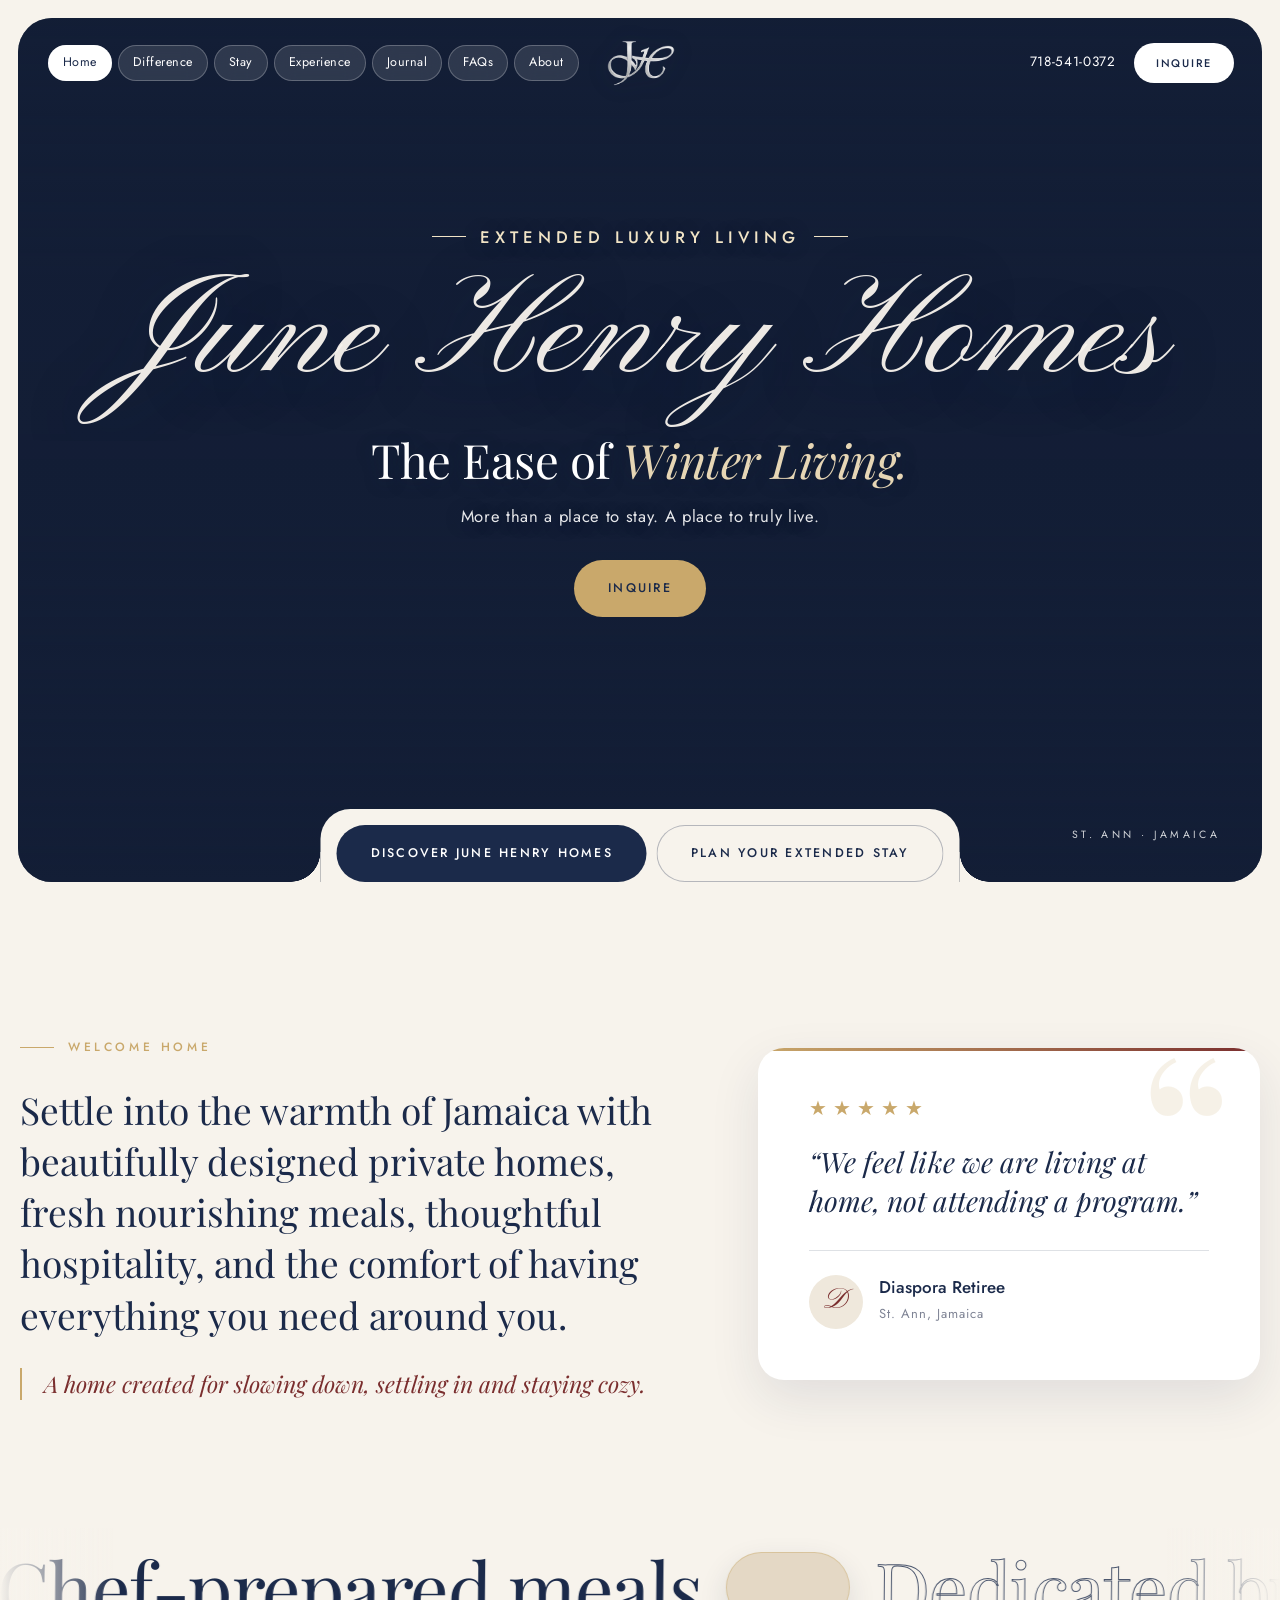
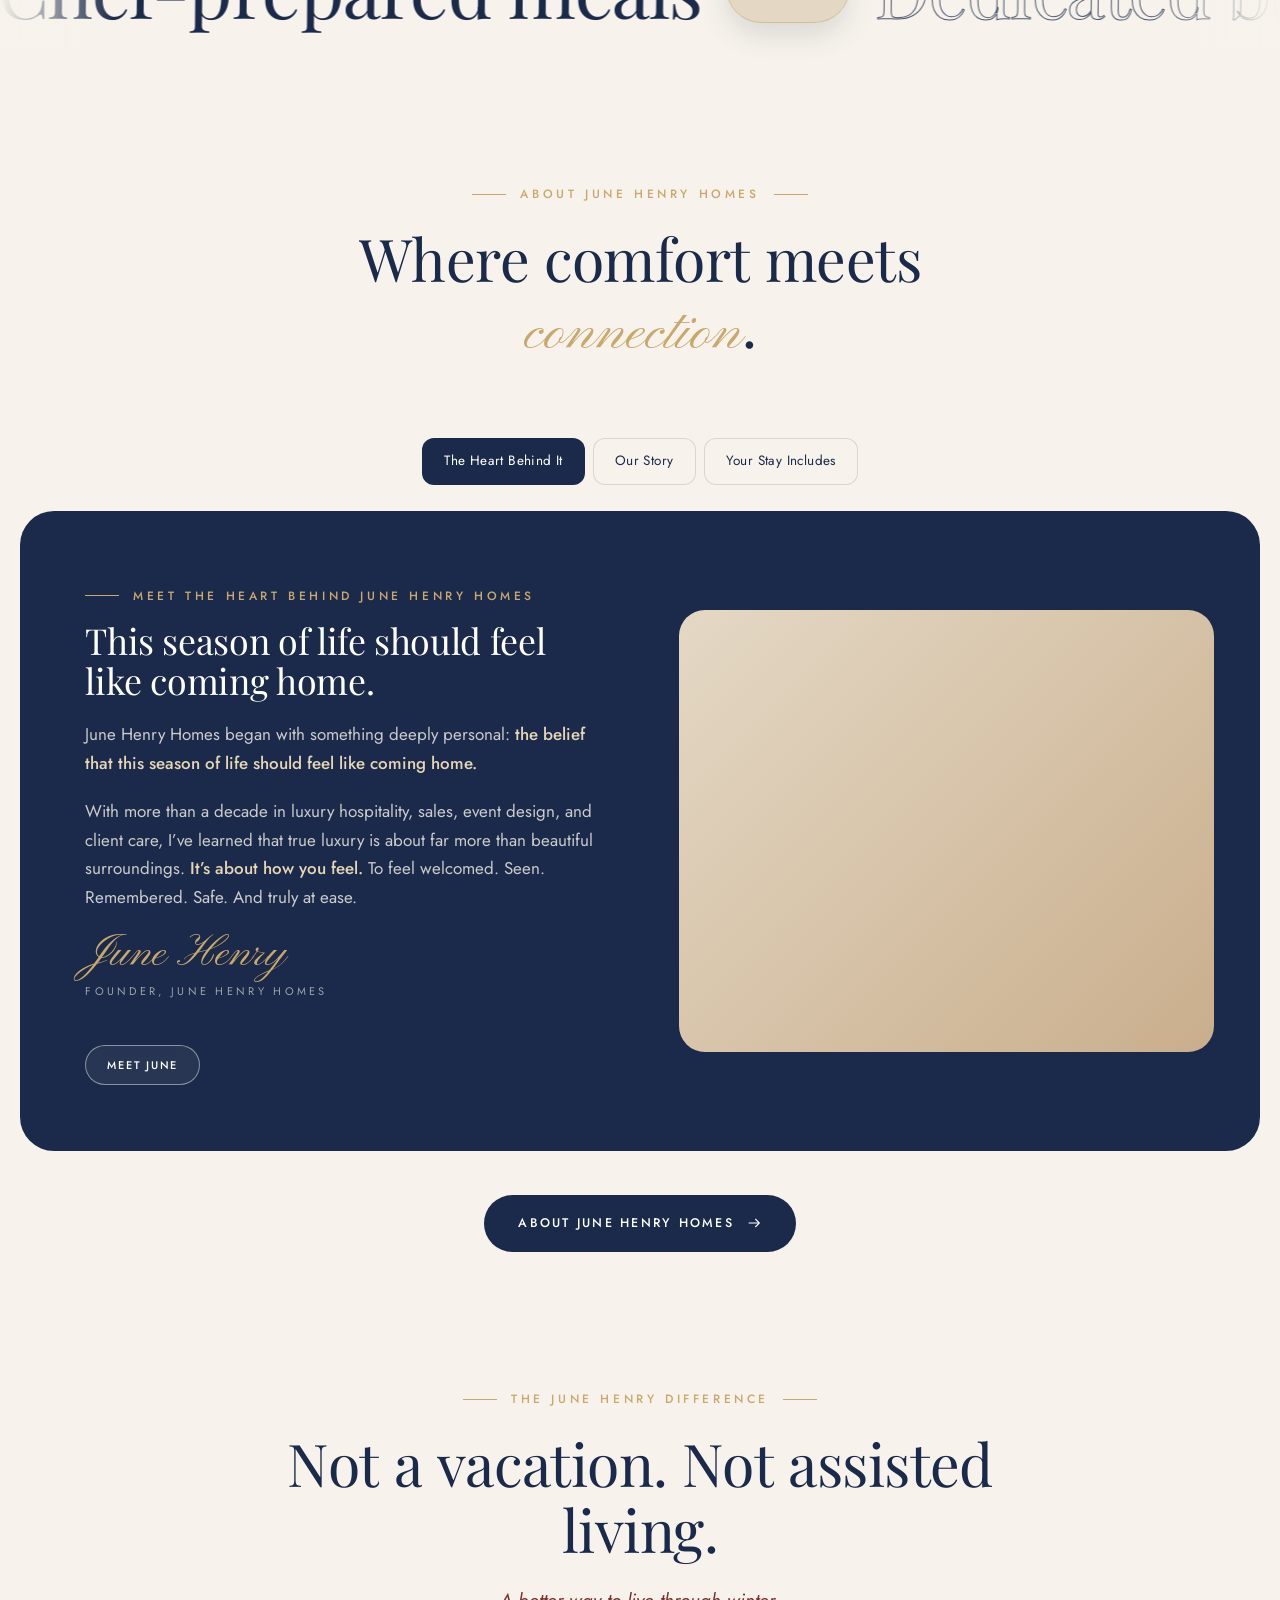
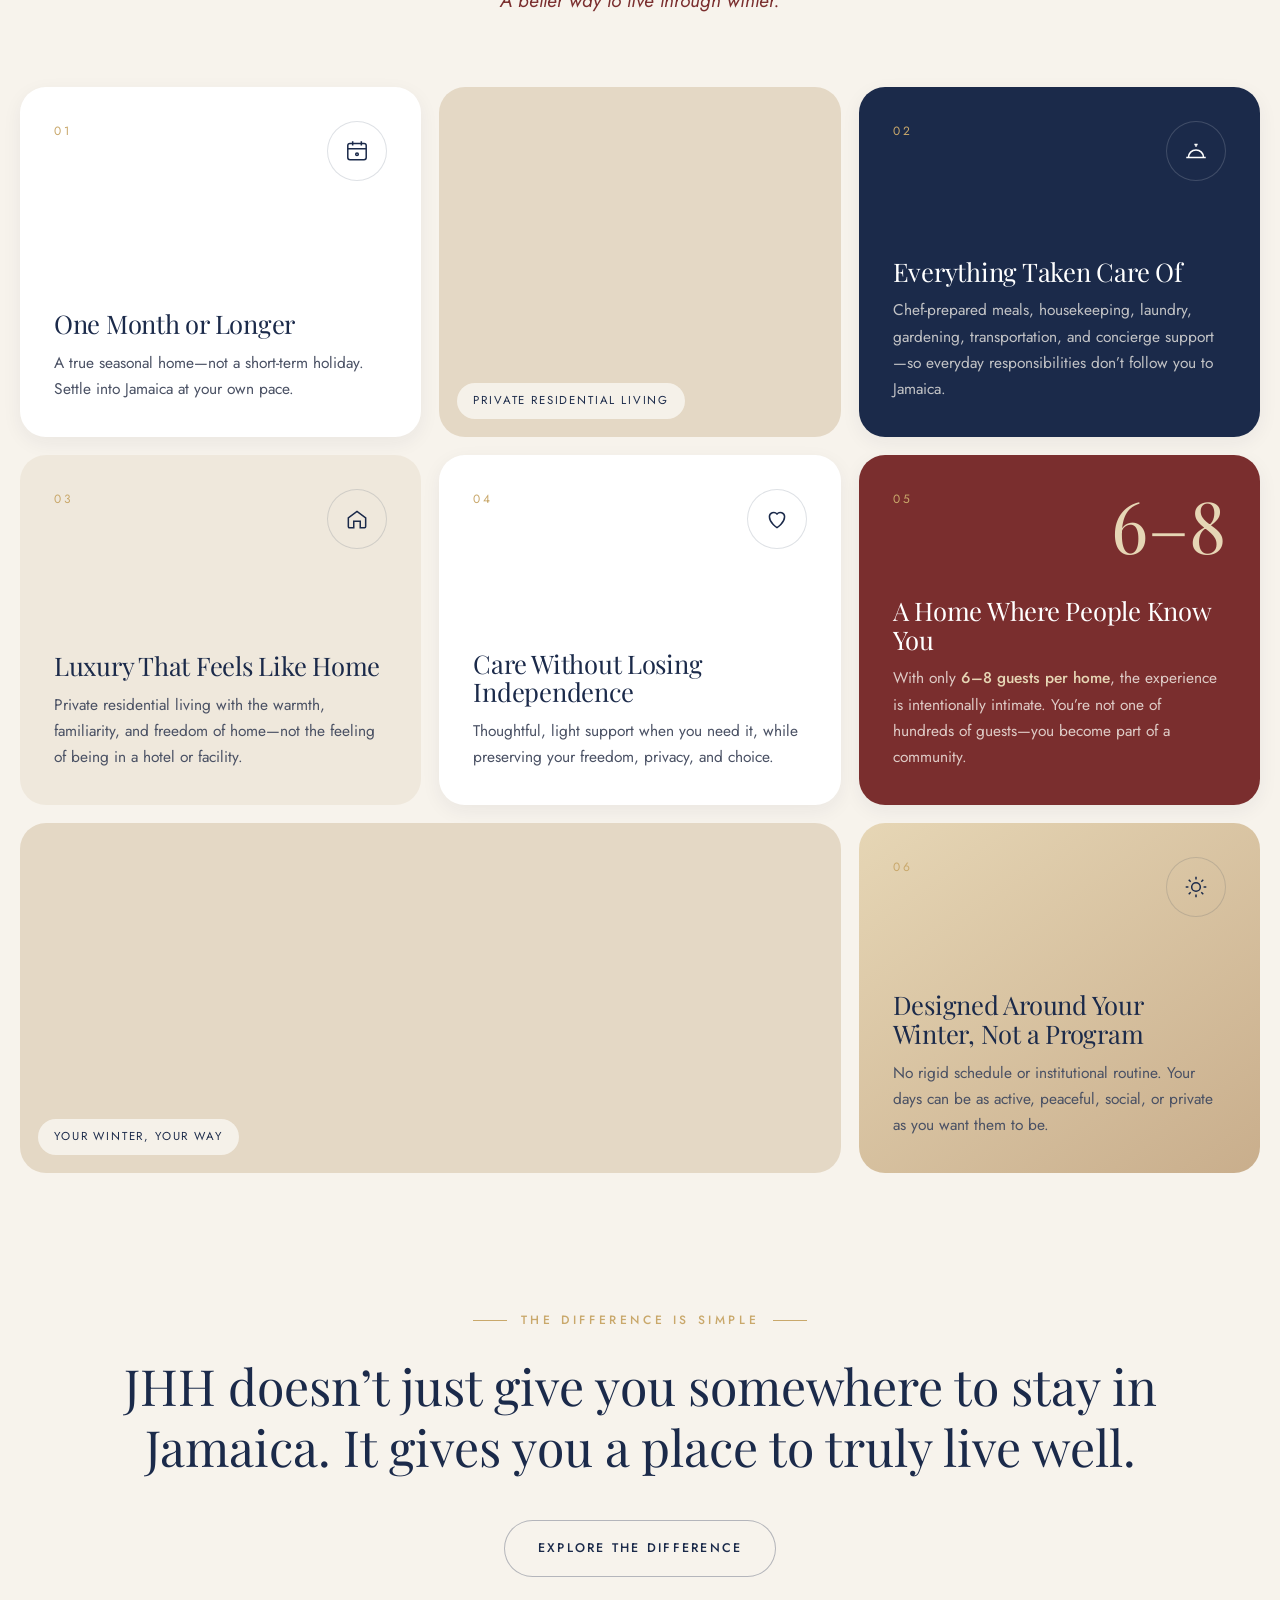
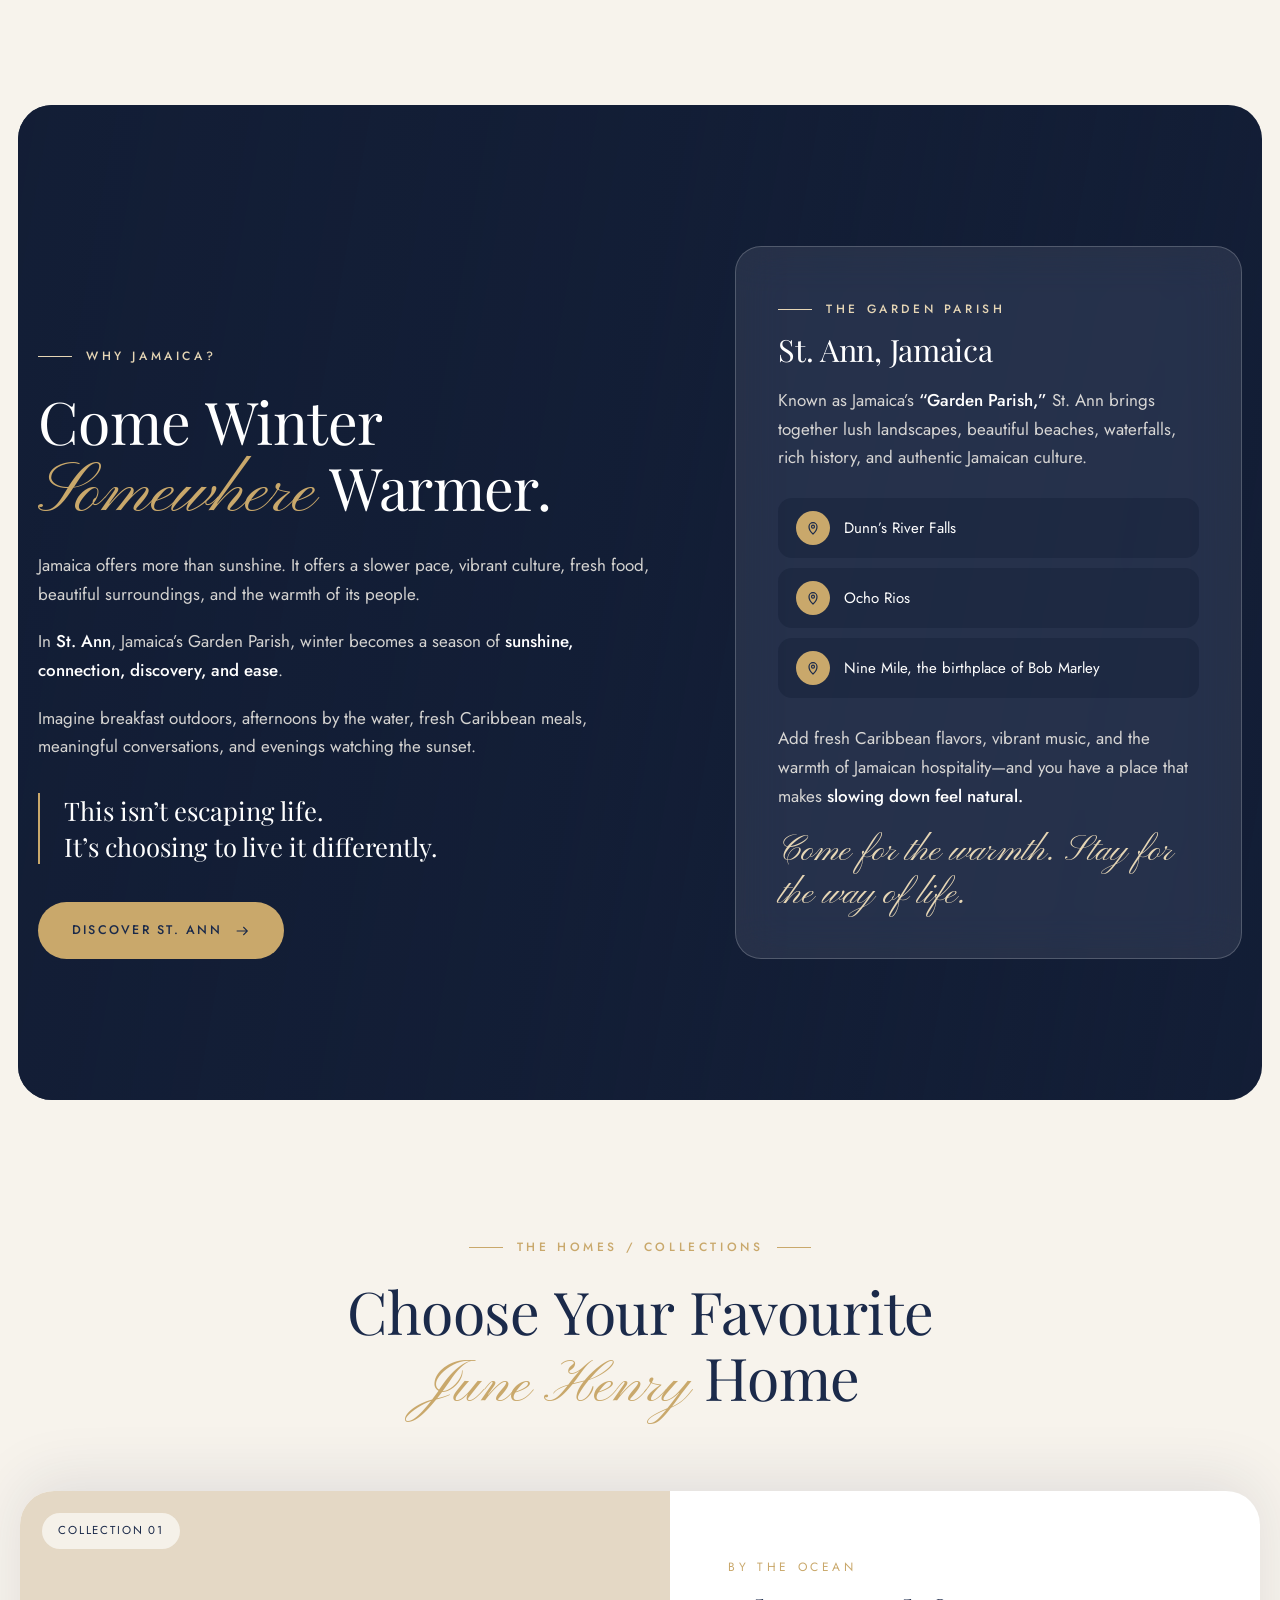
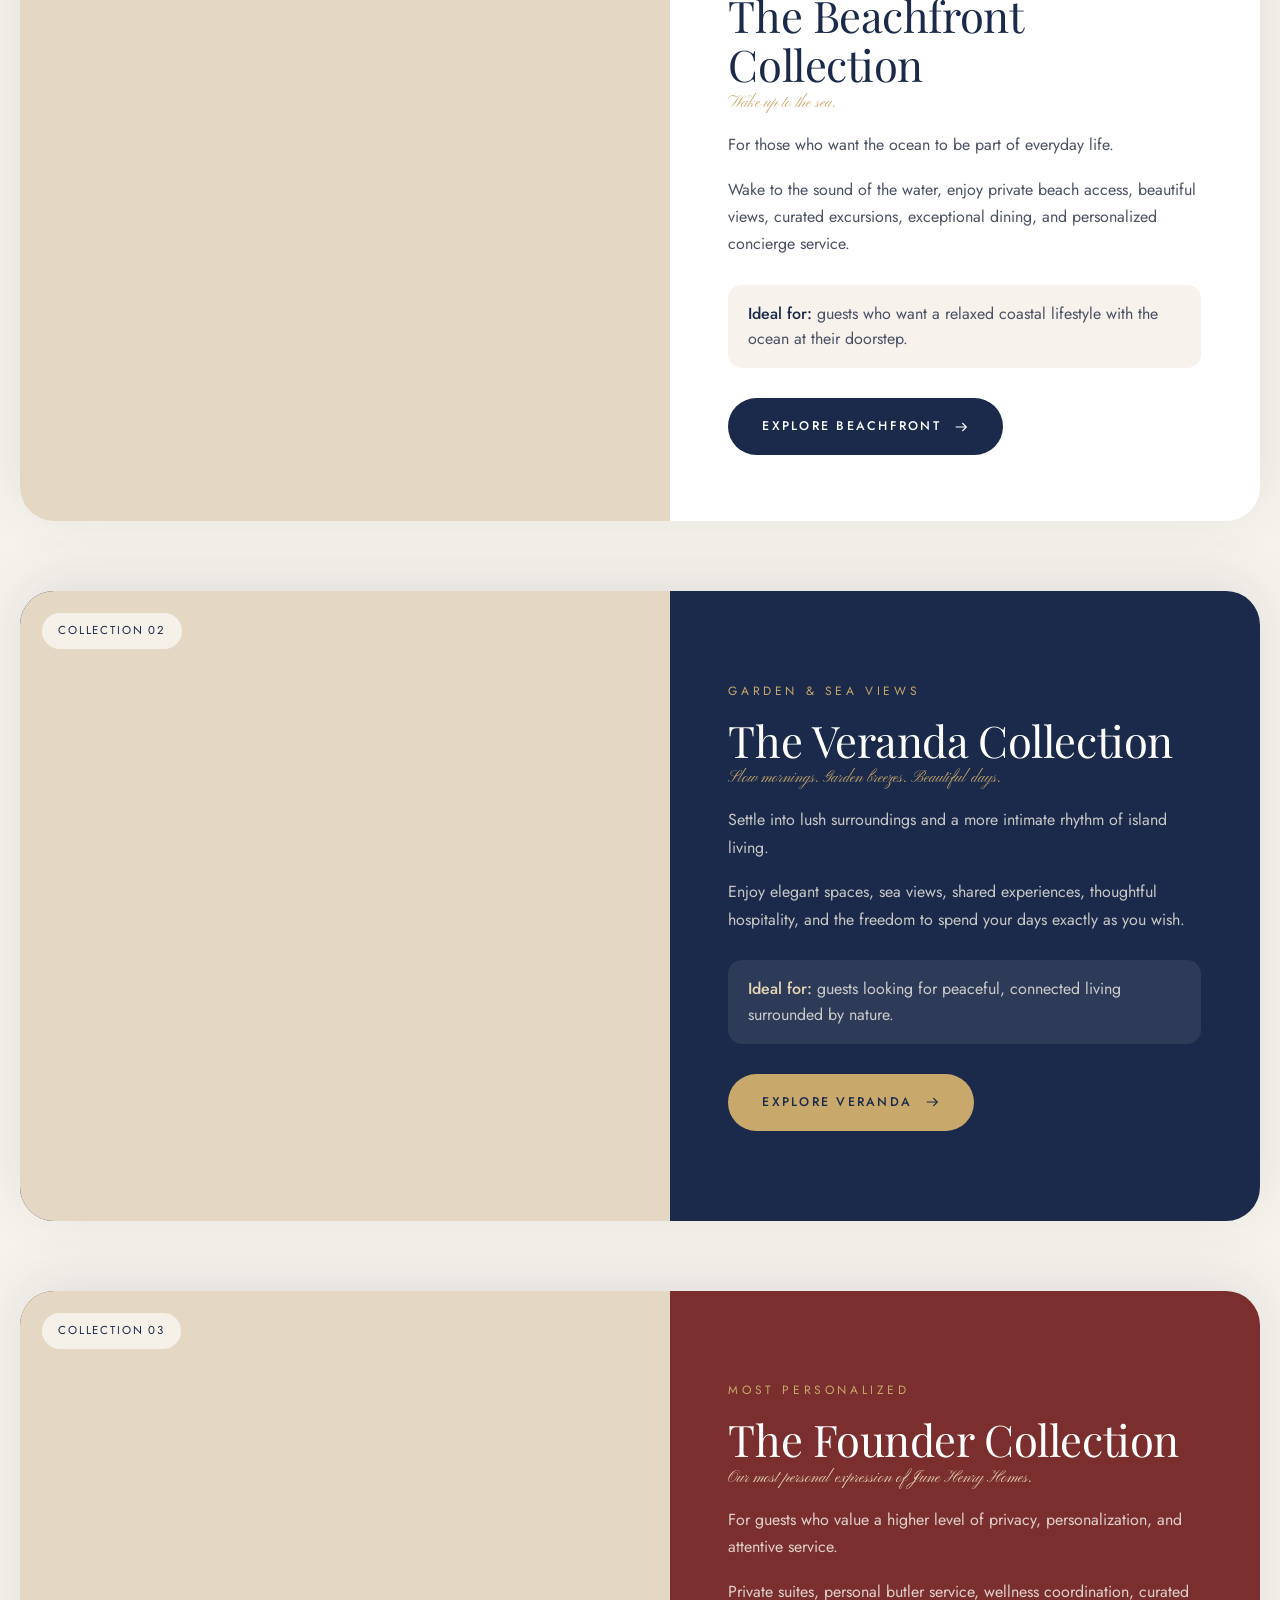
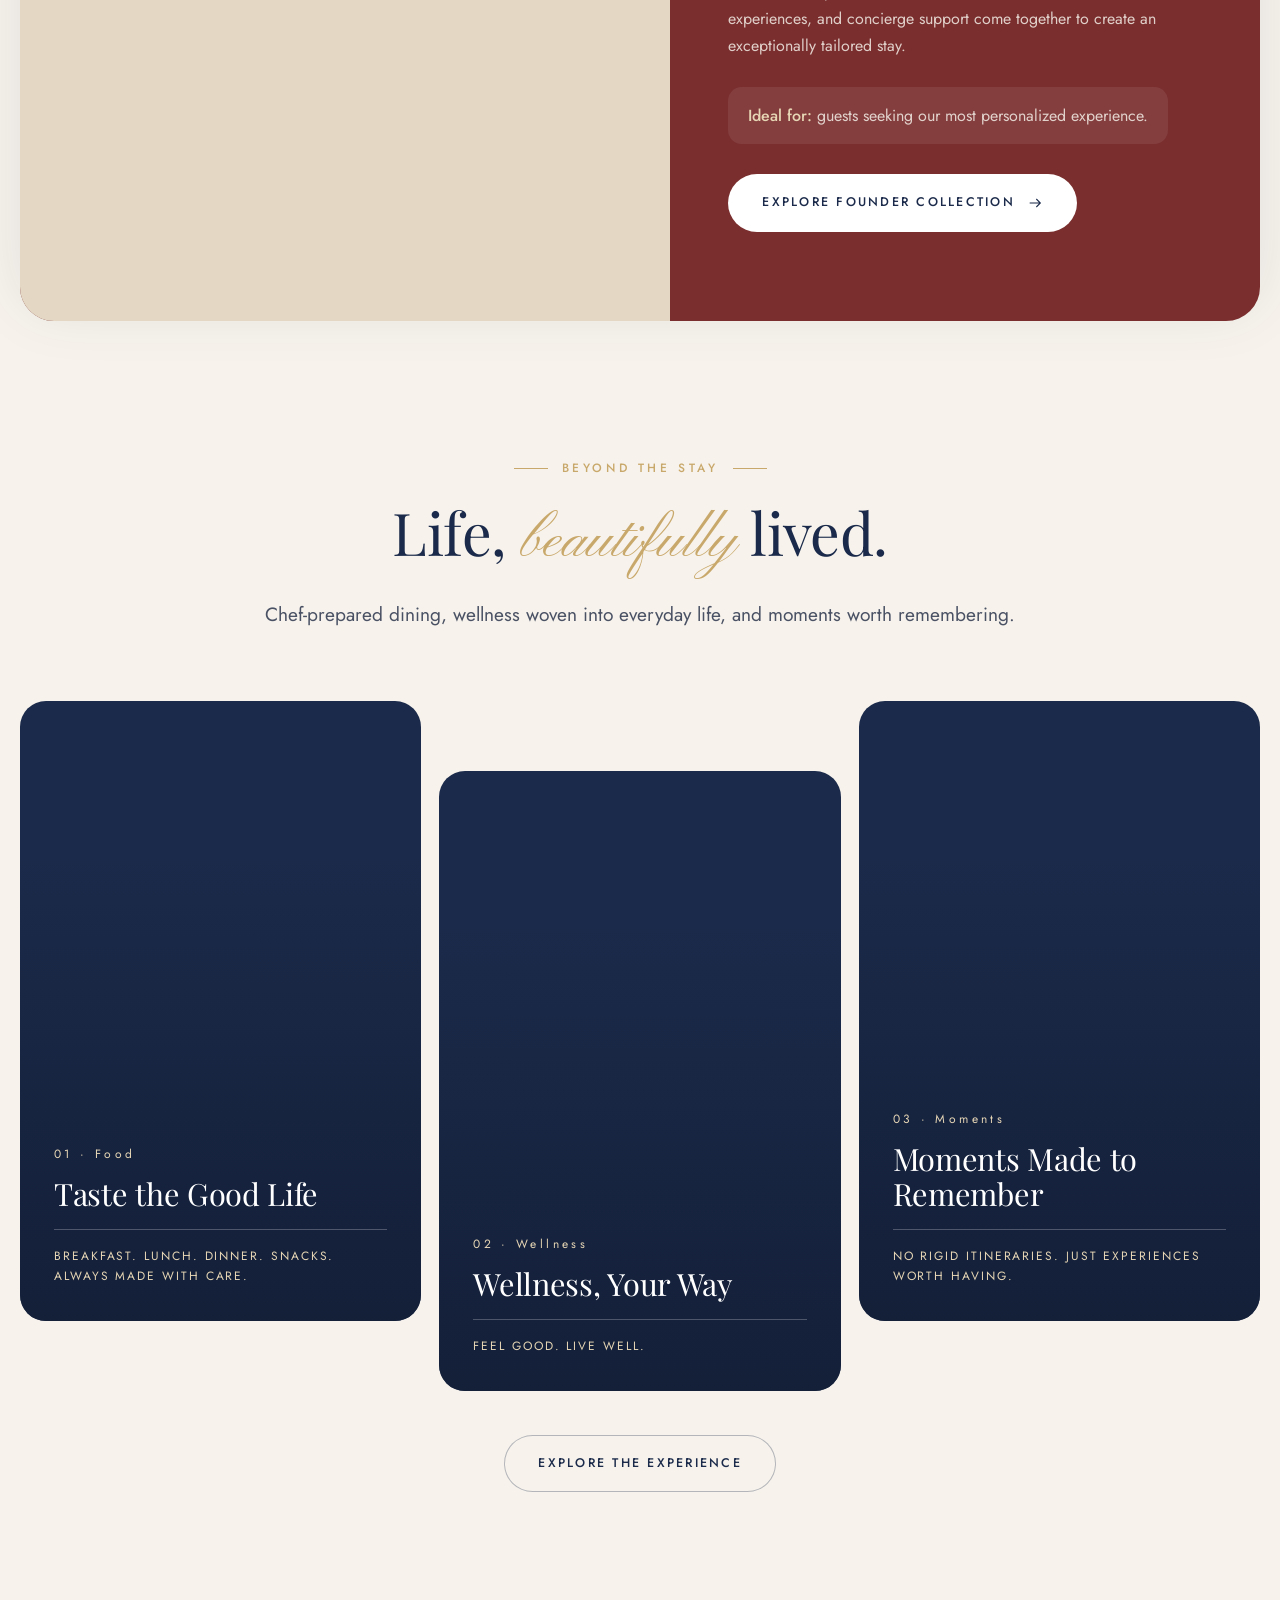
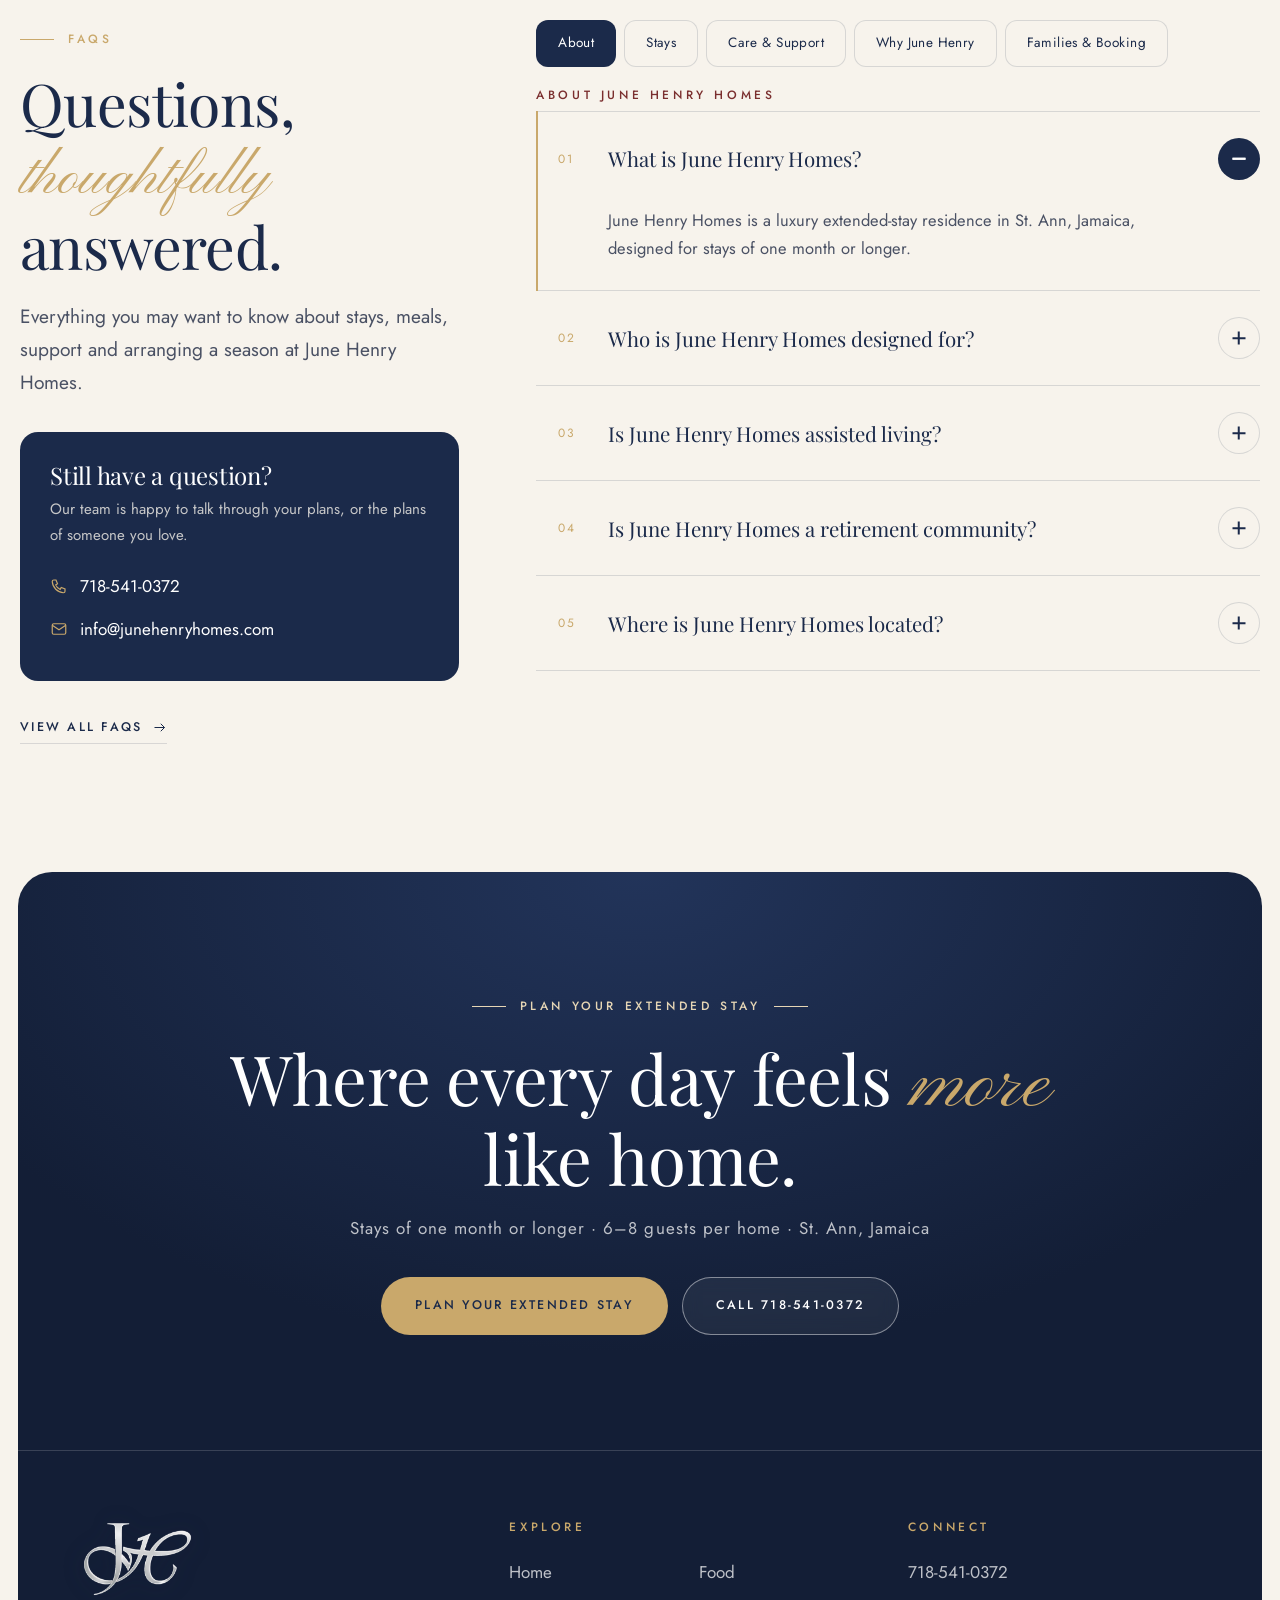
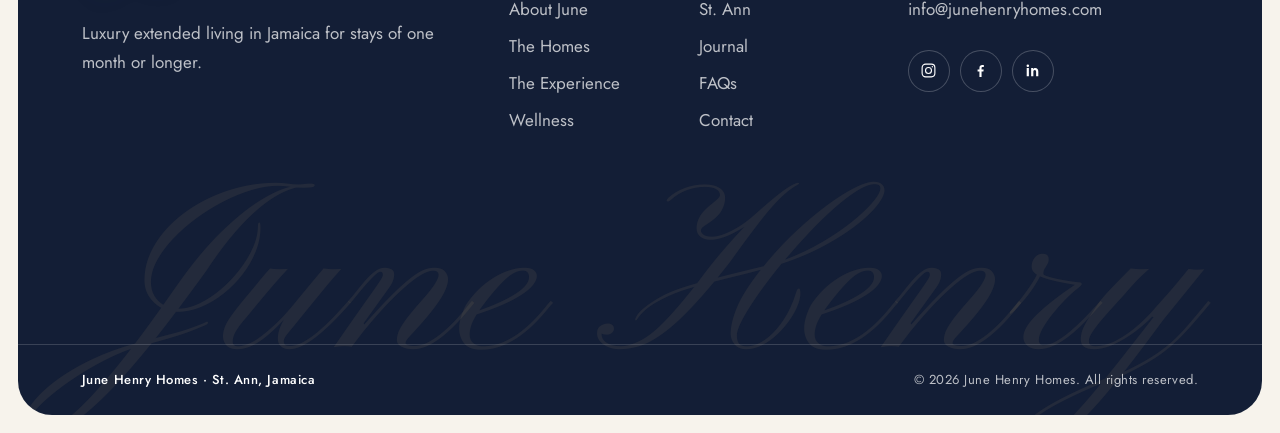
==== commit 172506bb: "Update hero copy and rework the Difference page intro - Hero now reads June Henry Homes in the scrip" ====
--- a/index.html
+++ b/index.html
@@ -52,9 +52,10 @@
       </div>
       <div class="hero-content">
         <span class="eyebrow center light hero-anim" style="--d:.2s">Extended Luxury Living</span>
-        <div class="hero-script hero-anim" style="--d:.35s" aria-hidden="true">June Henry</div>
-        <h1 class="hero-anim" style="--d:.85s">A Warmer Place to <em>Call Home.</em></h1>
+        <div class="hero-script hero-anim" style="--d:.35s" aria-hidden="true">June Henry Homes</div>
+        <h1 class="hero-anim" style="--d:.85s">The Ease of <em>Winter Living.</em></h1>
         <p class="hero-sub hero-anim" style="--d:1.05s">More than a place to stay. A place to truly live.</p>
+        <div class="hero-cta hero-anim" style="--d:1.25s"><a class="btn btn-gold" href="contact.html">Inquire</a></div>
       </div>
       <div class="hero-meta right" aria-hidden="true">St. Ann · Jamaica</div>
       <div class="hero-notch">
--- a/css/sections.css
+++ b/css/sections.css
@@ -29,10 +29,12 @@
   text-align: center; padding: 120px 24px 180px;
 }
 .hero-script {
-  font-family: var(--f-script); font-size: clamp(54px, 13.5vw, 216px); line-height: 0.9; white-space: nowrap;
+  font-family: var(--f-script); font-size: clamp(36px, 11.2vw, 205px); line-height: 0.9; white-space: nowrap;
   color: rgba(247, 243, 236, 0.96); text-shadow: 0 10px 60px rgba(19, 30, 54, 0.4); margin: 22px 0 clamp(14px, 2.4vw, 34px); padding: 0 0.18em;
 }
 .hero h1 { color: #fff; font-size: clamp(30px, 3.7vw, 56px); }
+.hero-content .eyebrow { font-size: clamp(14px, 1.3vw, 18px); letter-spacing: 0.3em; }
+.hero-cta { margin-top: 30px; }
 .hero h1 em { font-style: italic; color: var(--gold-soft); }
 .hero-sub { max-width: 600px; margin: 16px auto 0; font-size: clamp(16px, 1.3vw, 19px); letter-spacing: 0.04em; color: rgba(255, 255, 255, 0.9); }
 .hero-anim { opacity: 0; transform: translateY(34px); transition: opacity 1.2s var(--ease), transform 1.3s var(--ease); transition-delay: var(--d, 0s); }
@@ -335,6 +337,8 @@
 }
 @media (max-width: 640px) {
   .hero { min-height: 640px; }
+  .hero-content .eyebrow { letter-spacing: 0.18em; gap: 10px; }
+  .hero-content .eyebrow::before, .hero-content .eyebrow::after { width: 24px; }
   .hero-content { padding: 110px 20px 230px; }
   .hero-notch { flex-direction: column; width: calc(100% - 70px); padding: 12px 12px 0; }
   .hero-notch .btn { width: 100%; }
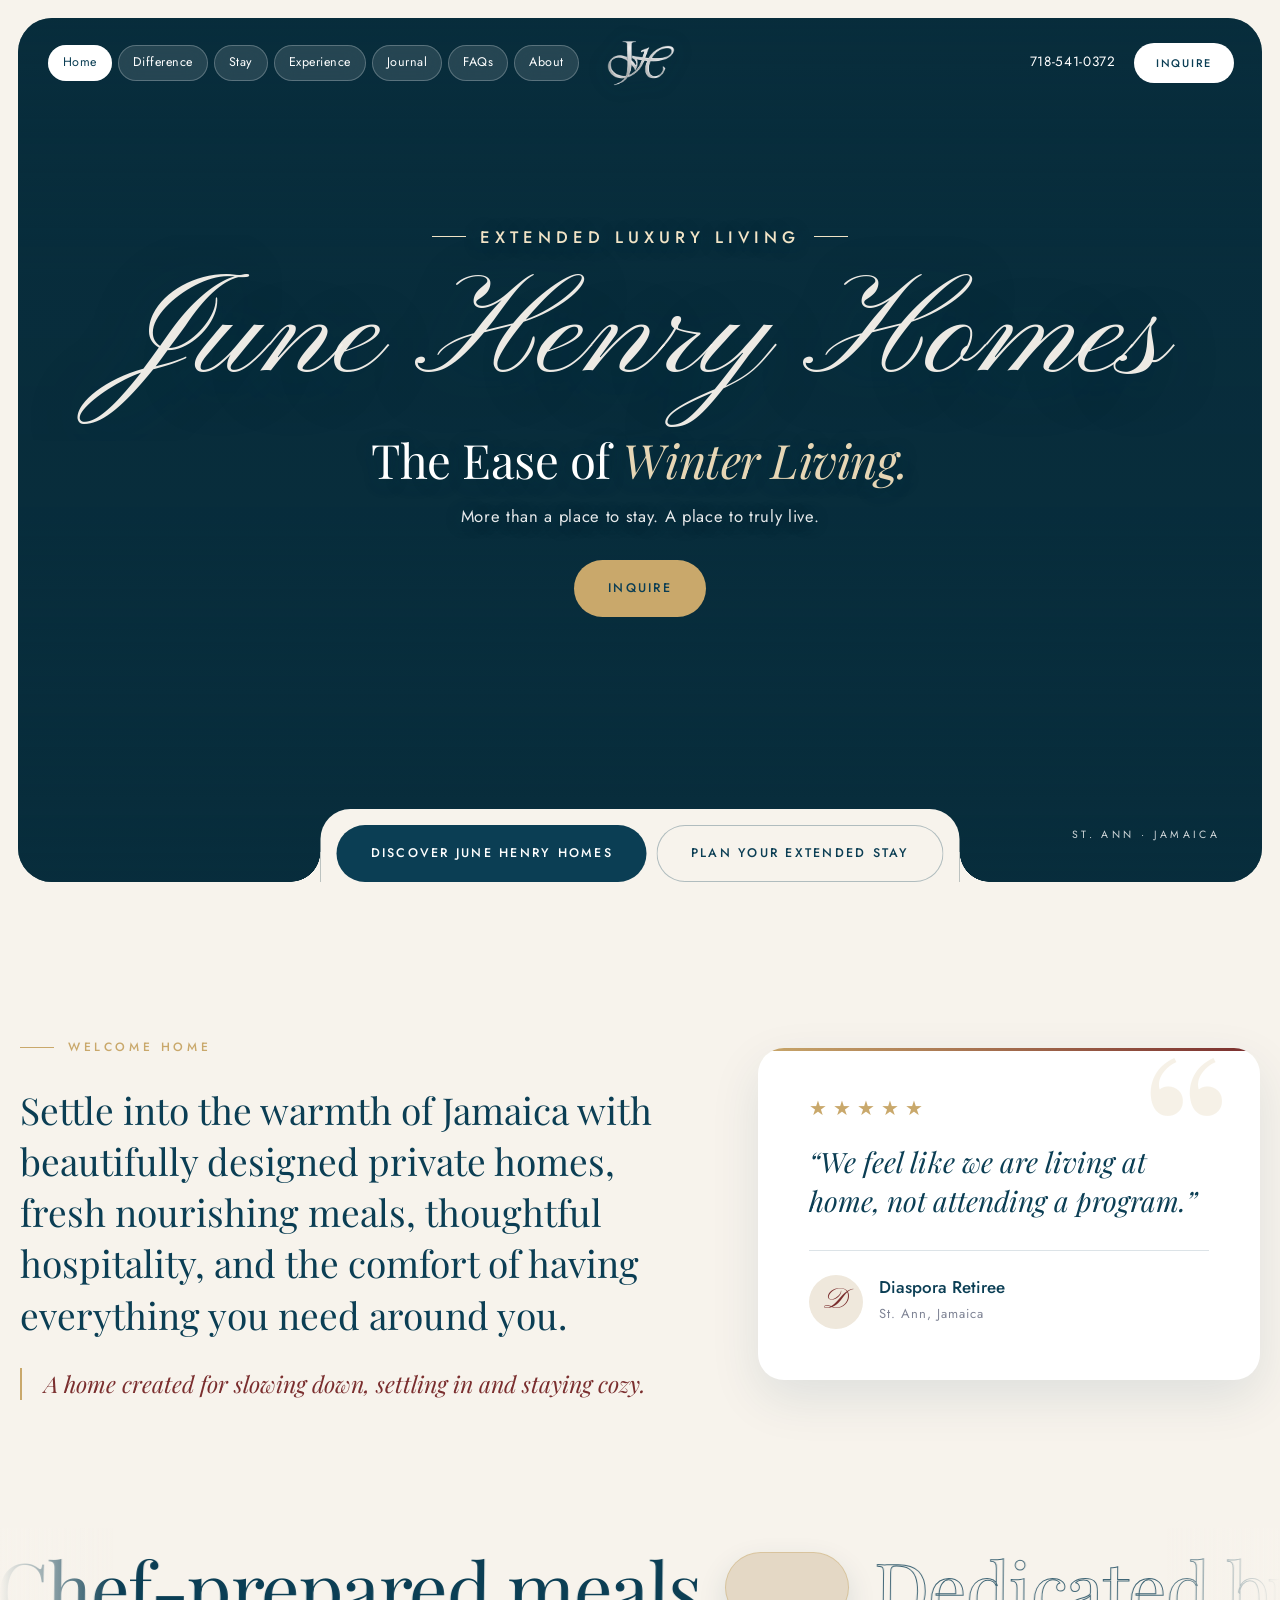
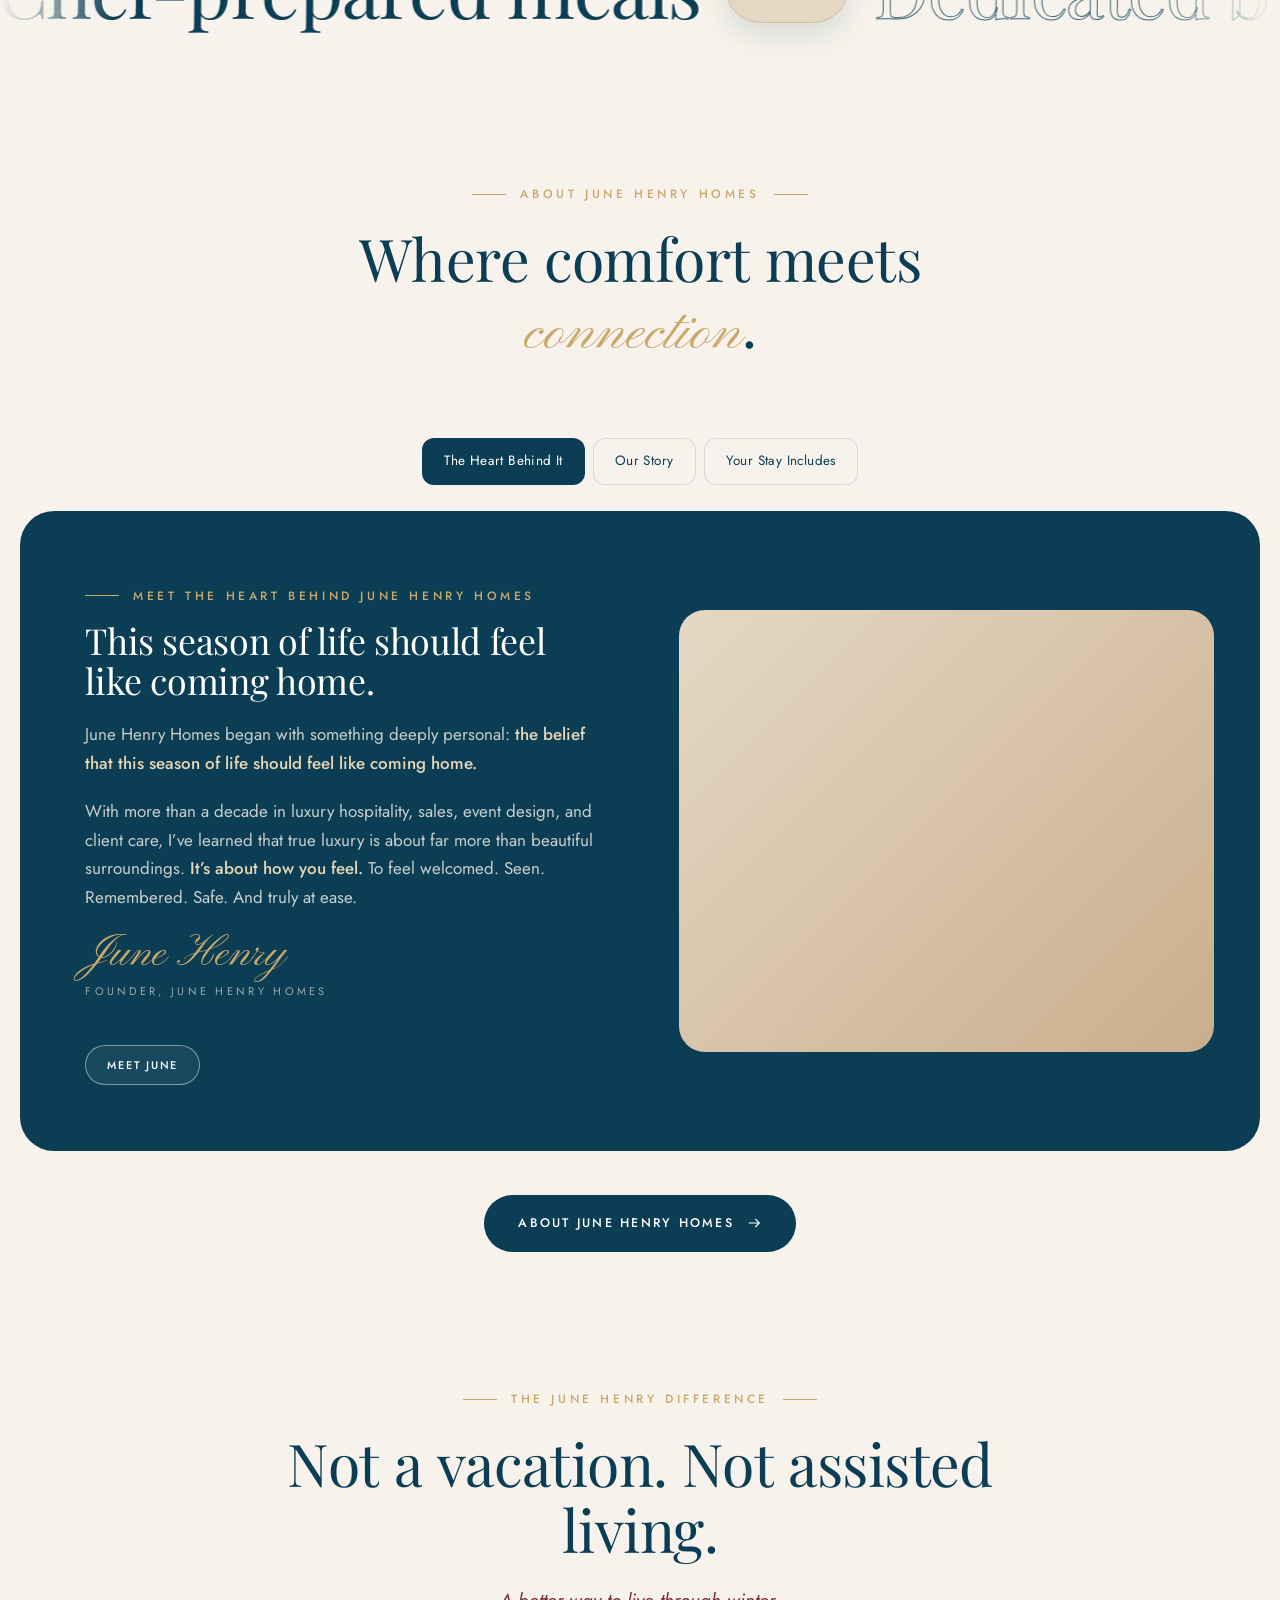
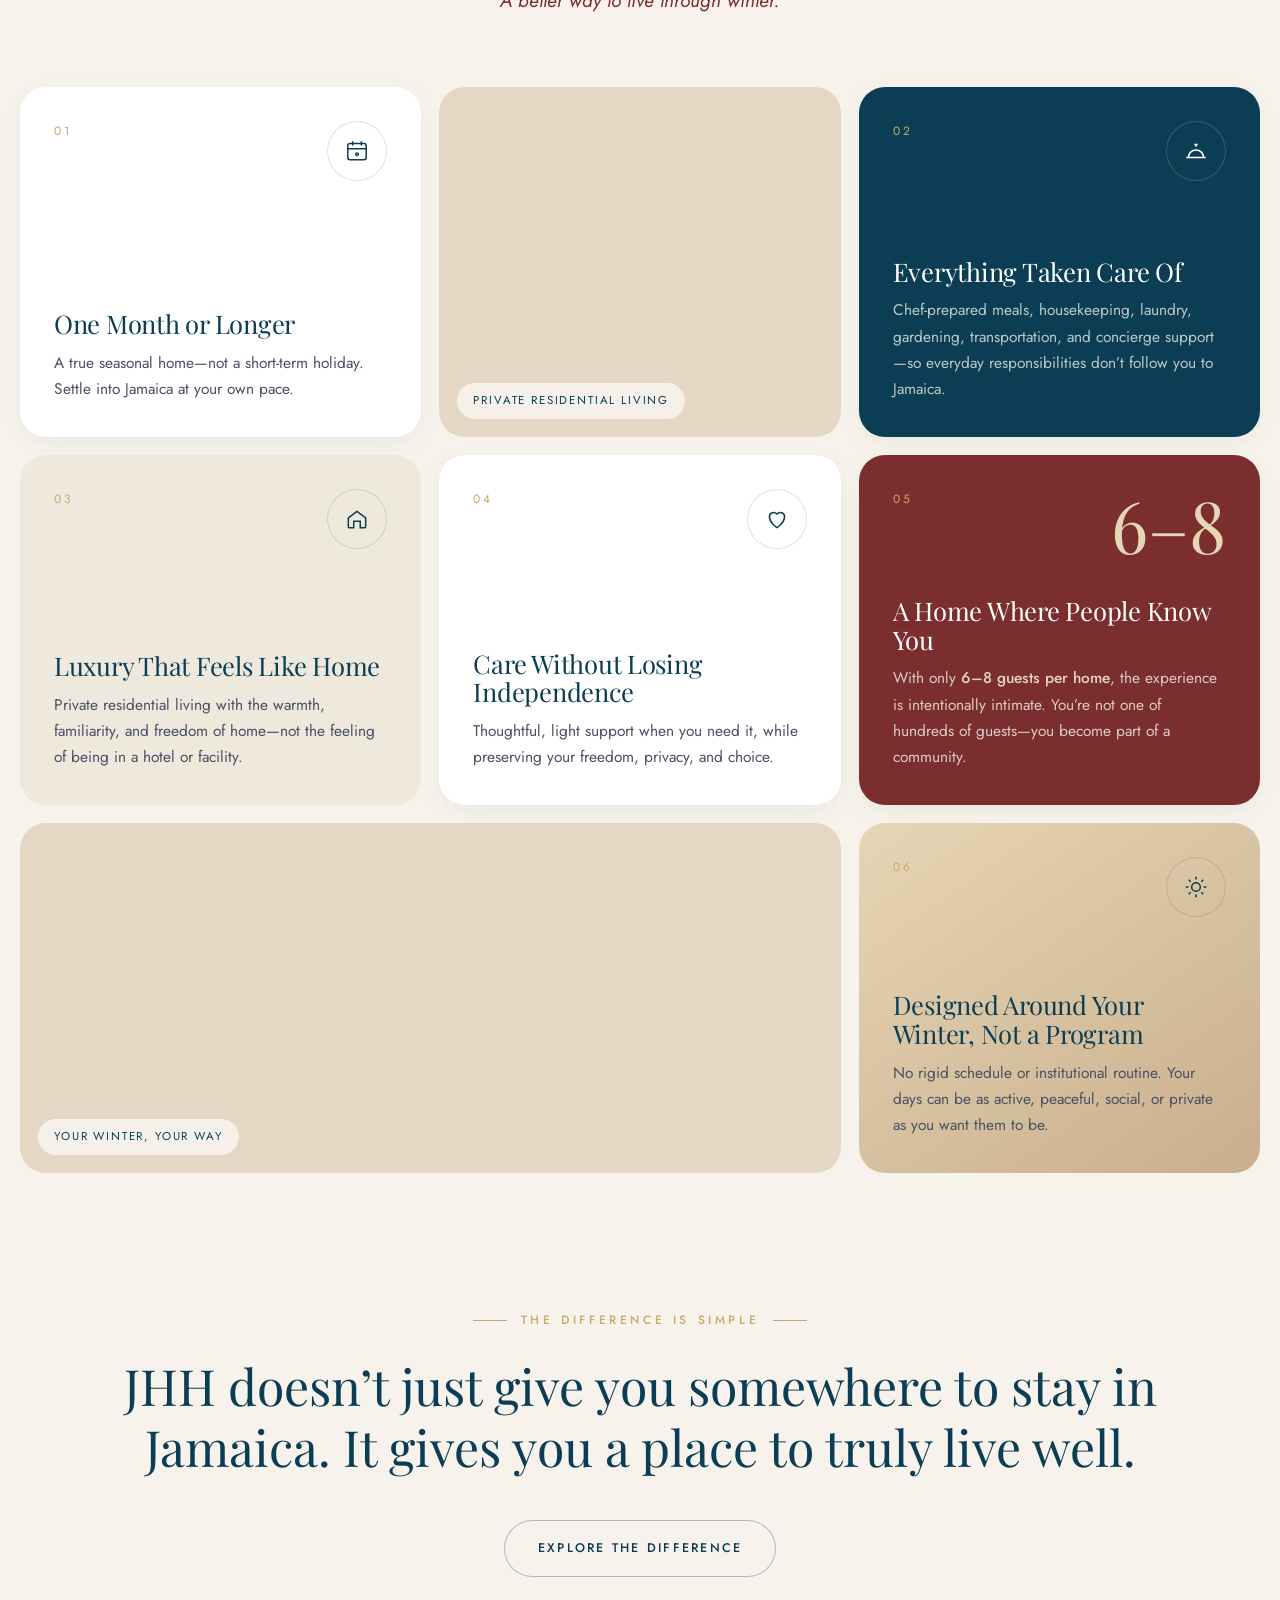
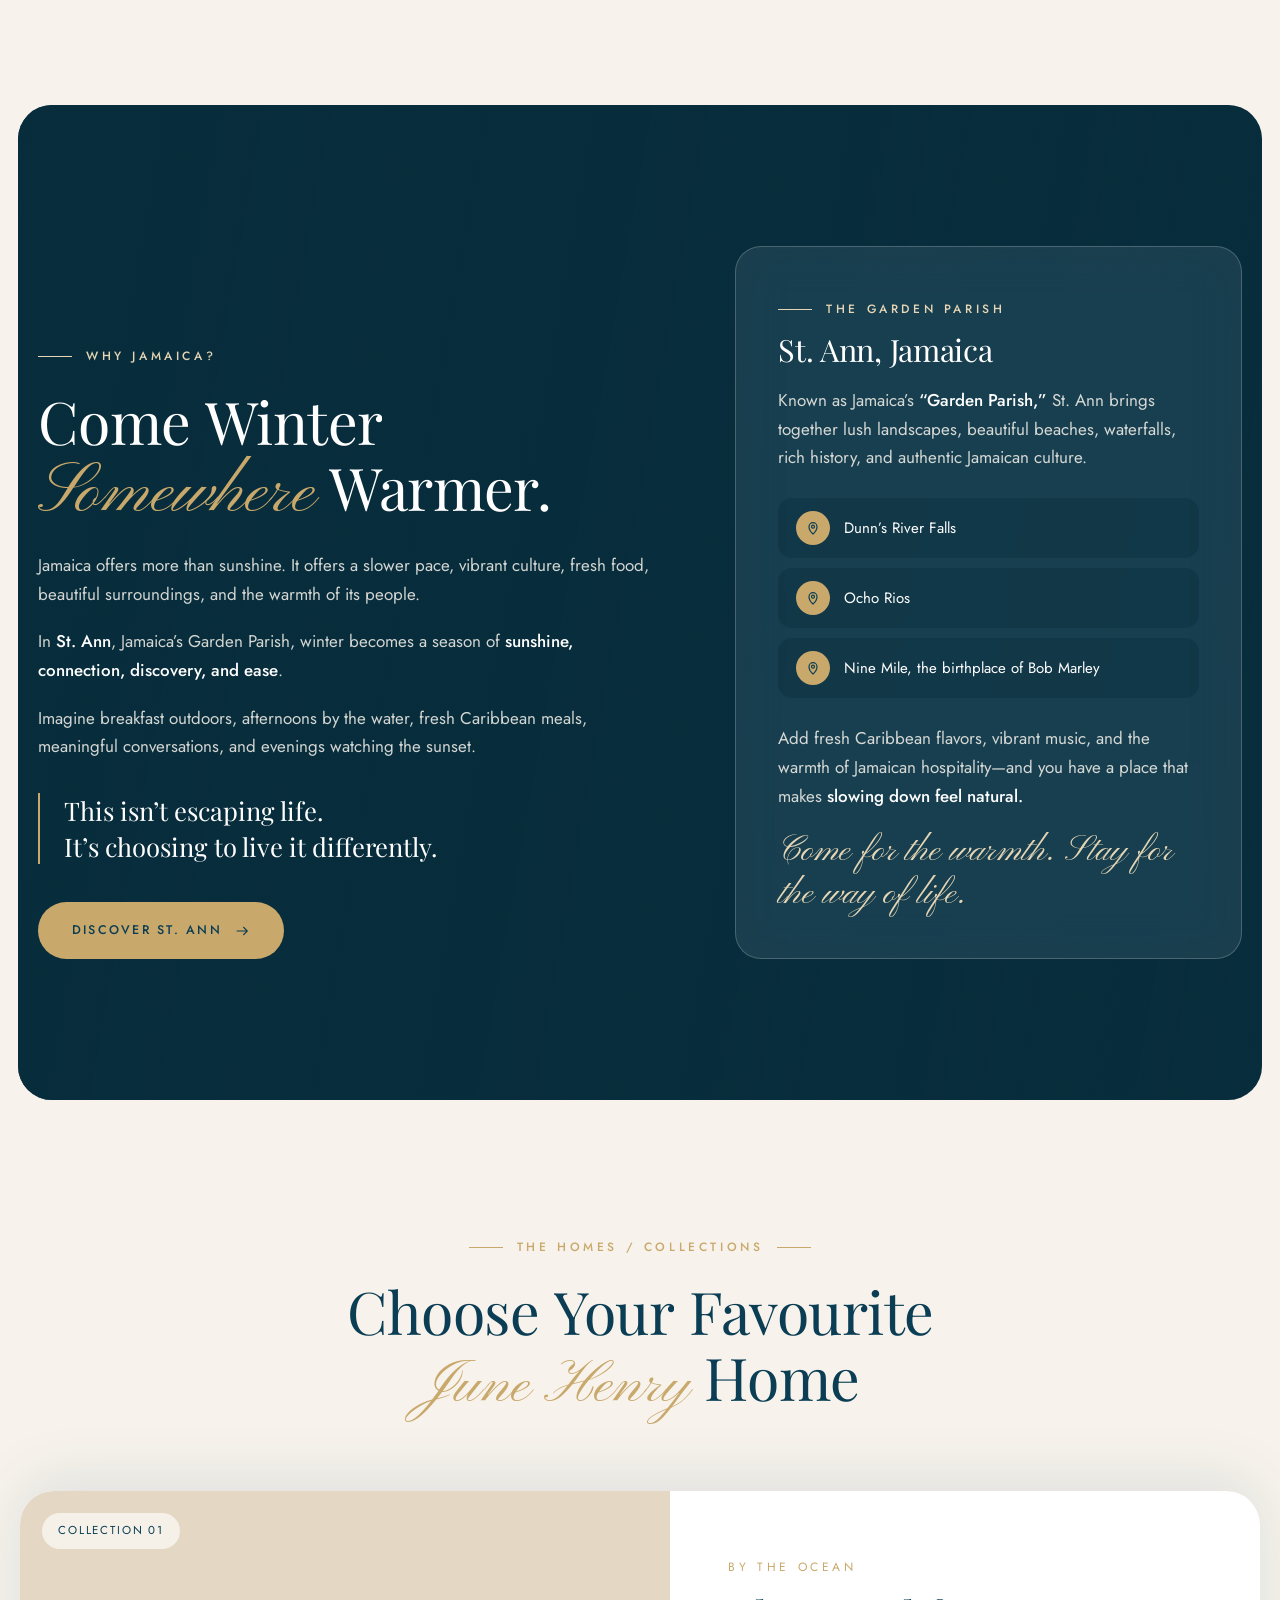
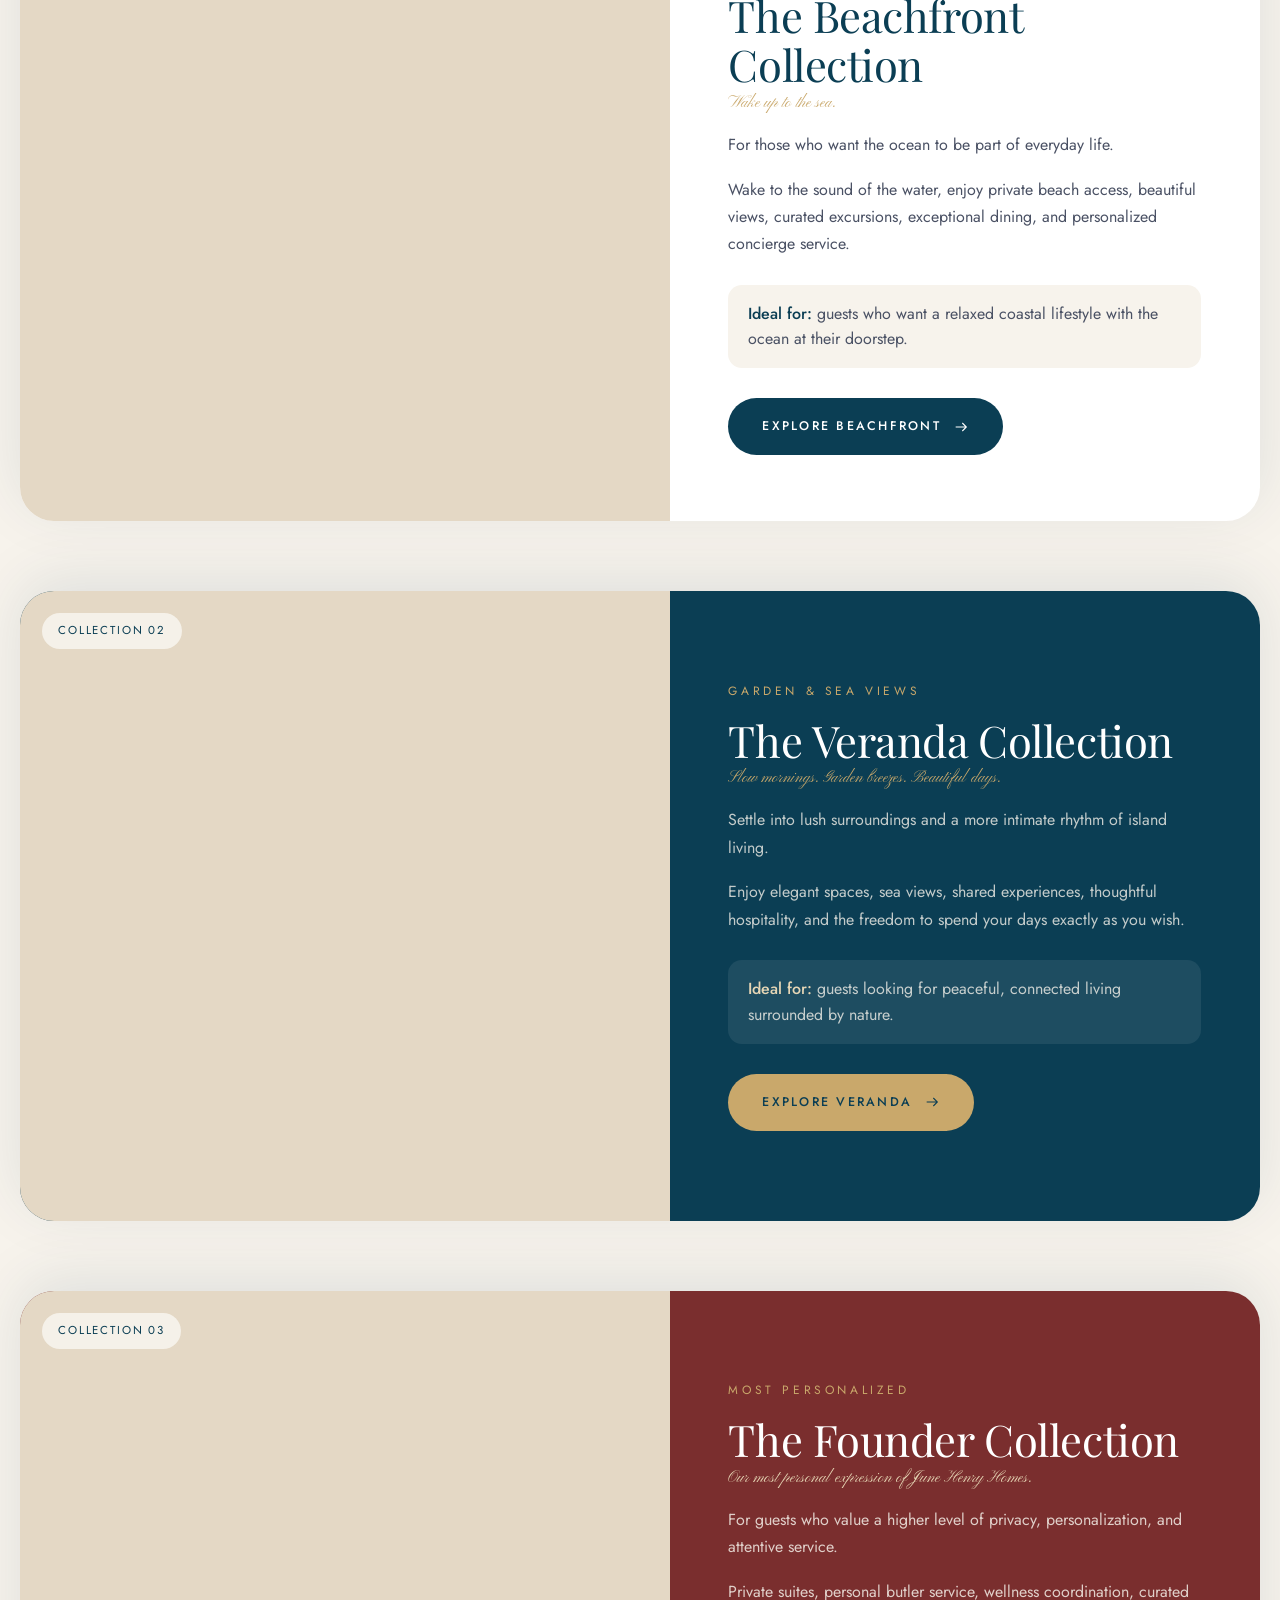
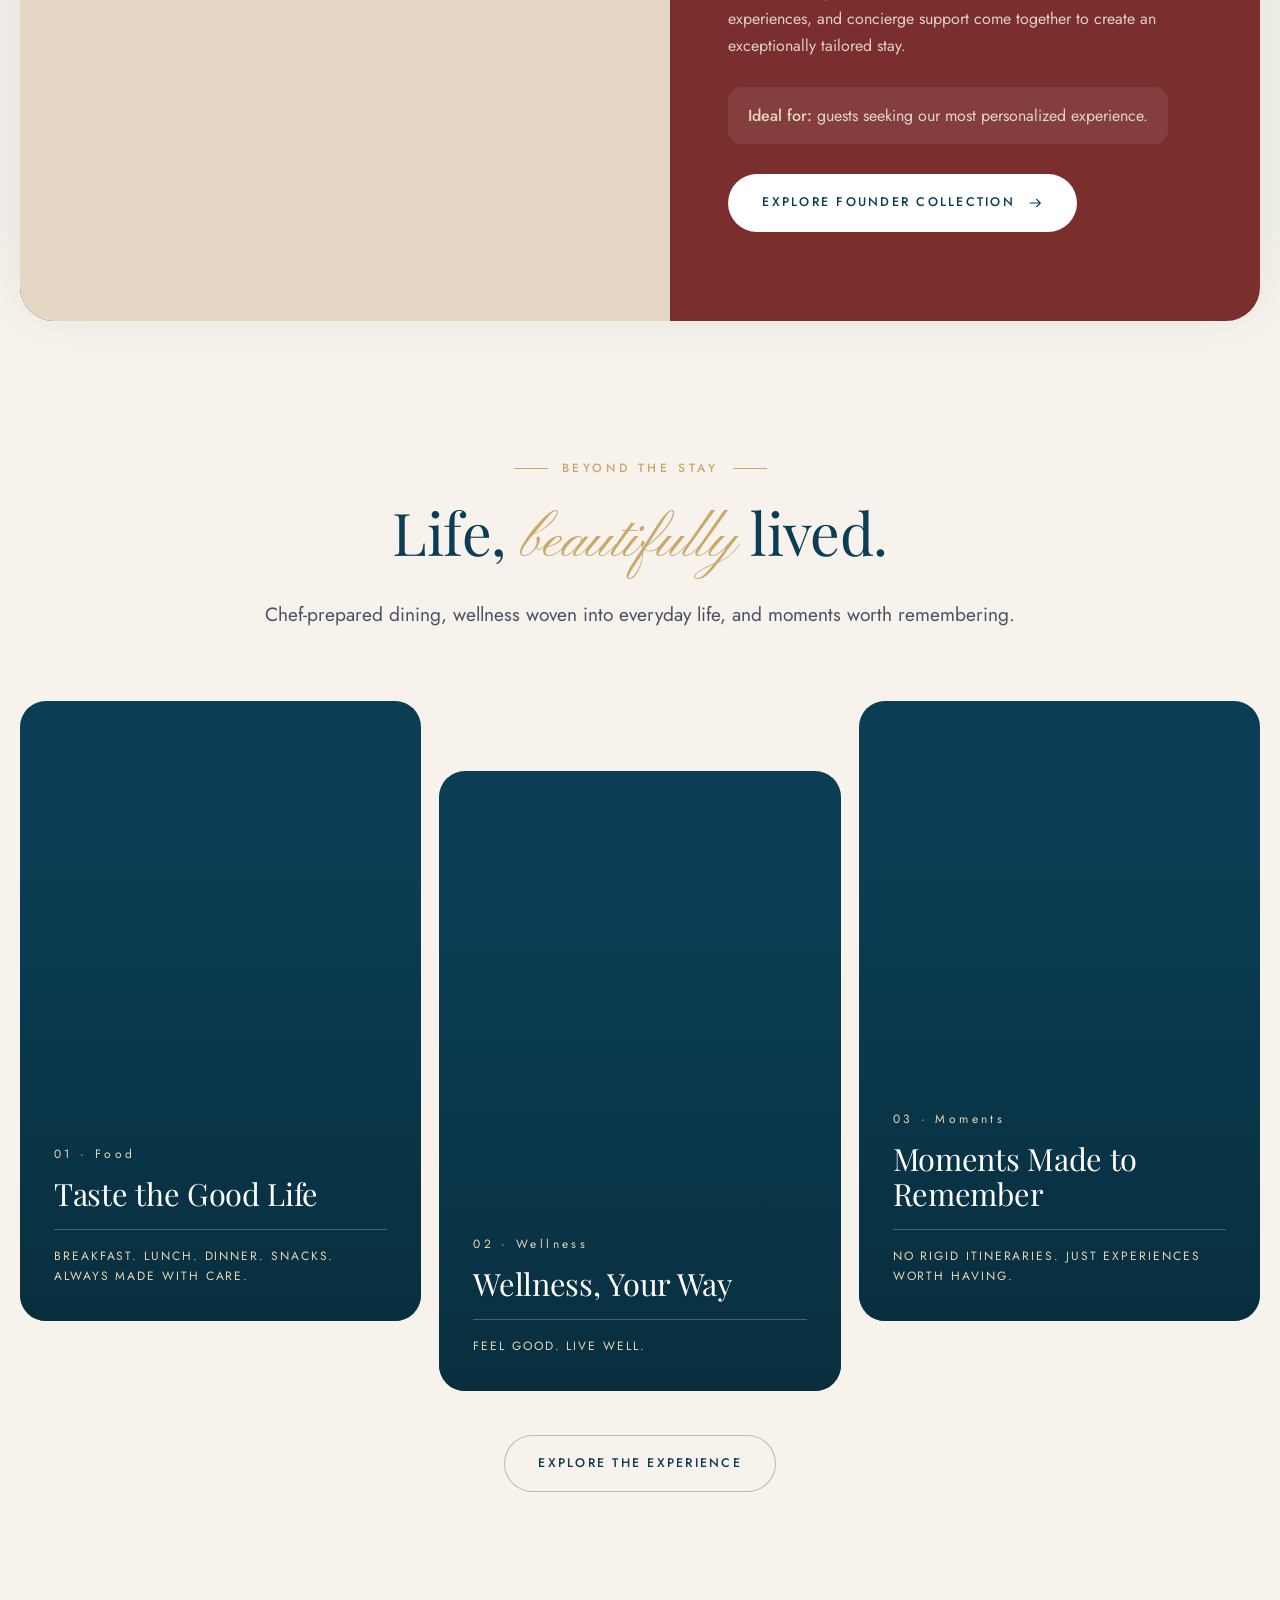
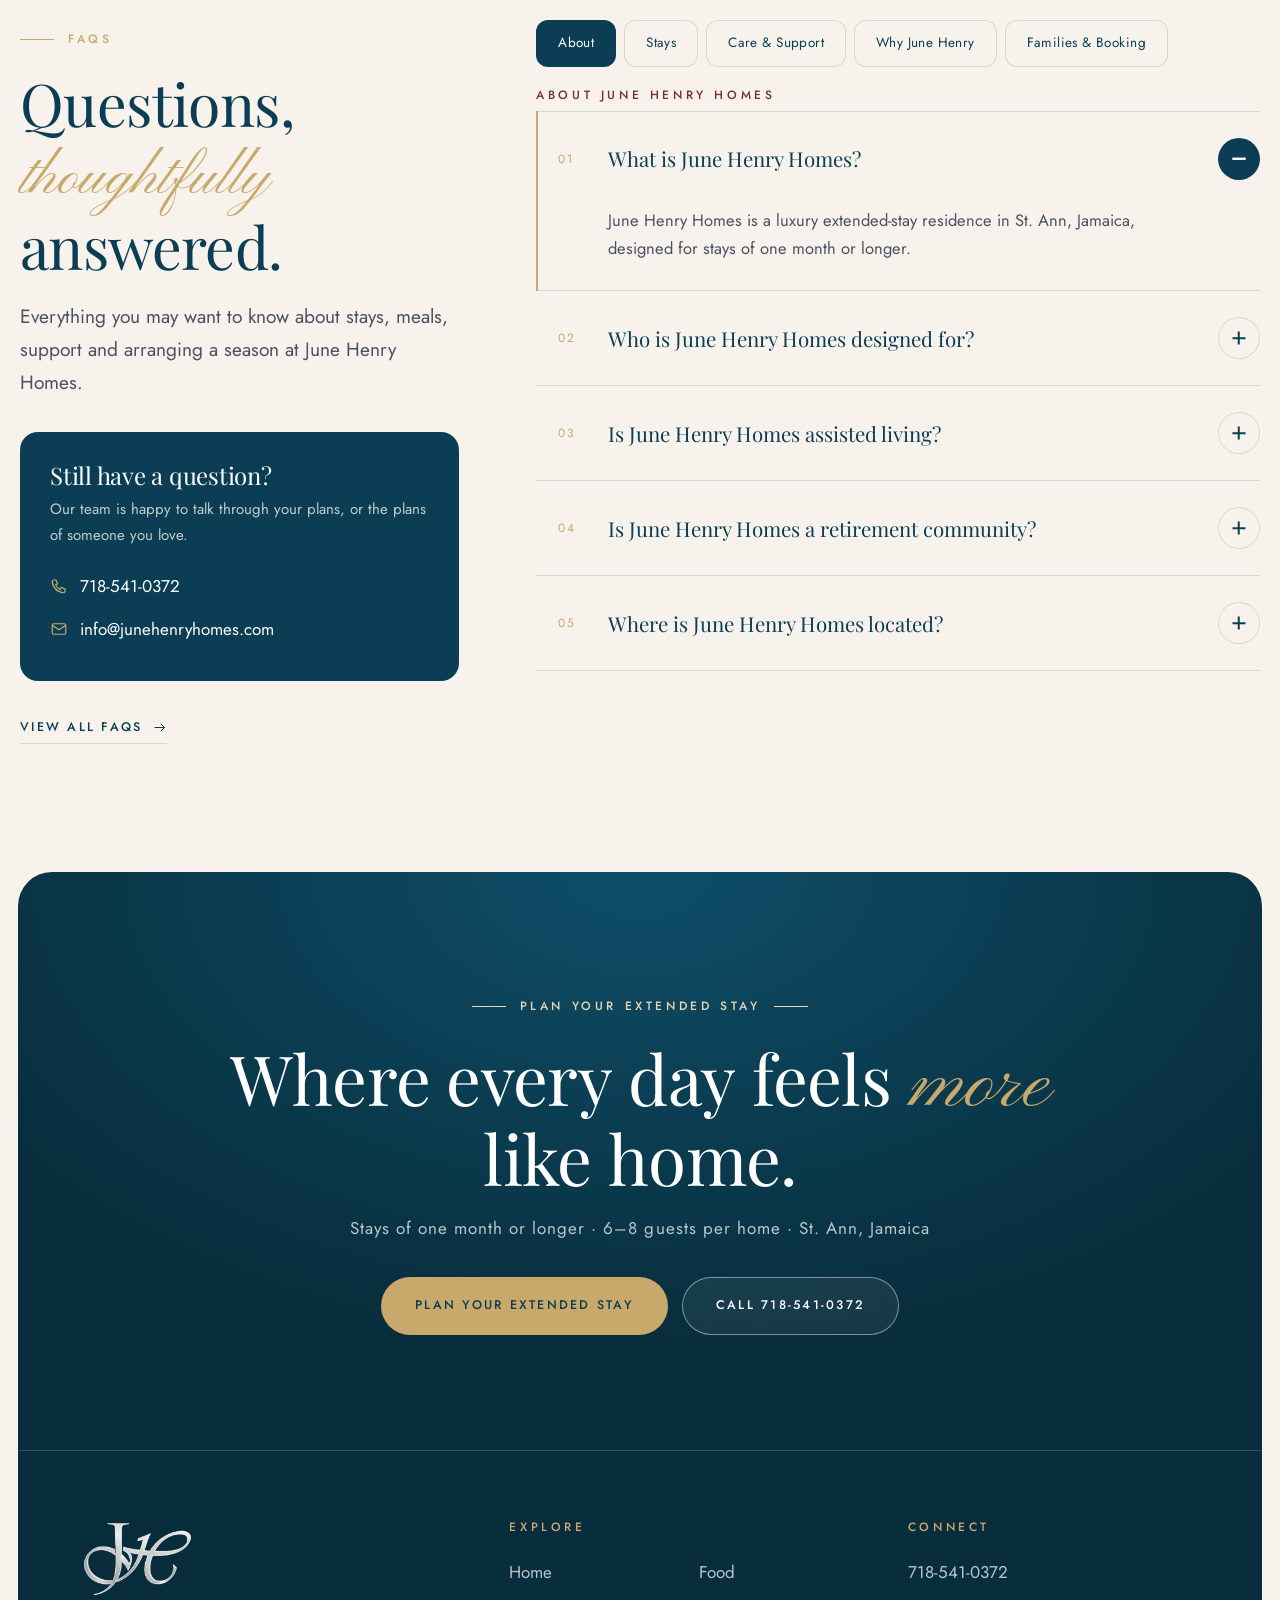
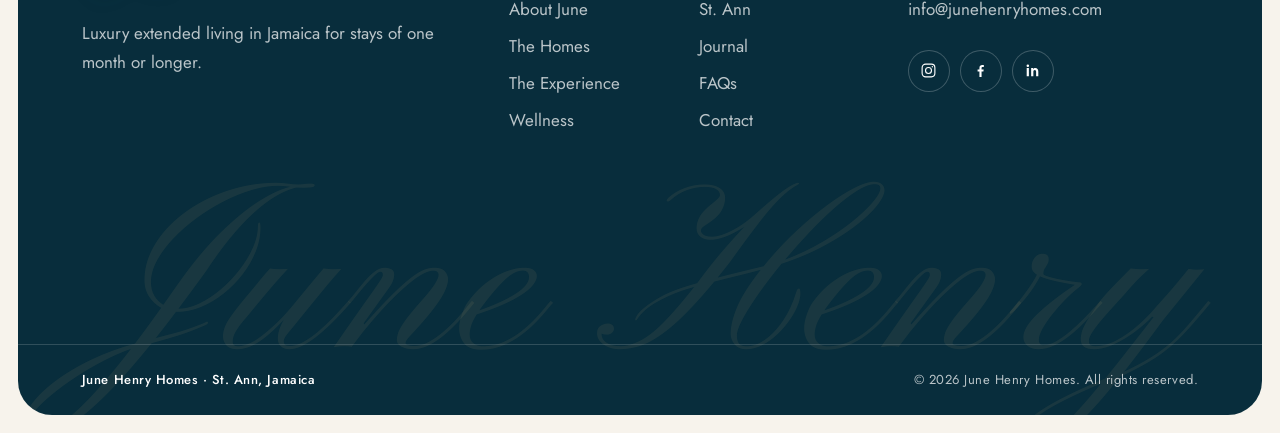
==== commit efa5c81d: "Switch the theme colour to deep teal and fix the loader wordmark - Replace the navy palette with #0B" ====
--- a/index.html
+++ b/index.html
@@ -5,13 +5,13 @@
   <meta name="viewport" content="width=device-width, initial-scale=1">
   <title>June Henry Homes | Staffed Luxury Winter Homes for Seniors in St. Ann, Jamaica</title>
   <meta name="description" content="Fully-staffed, small-group winter homes for active seniors and diaspora families. Chef, butler, housekeeper &amp; concierge included. 6–8 guests only. Book your season in St. Ann, Jamaica.">
-  <meta name="theme-color" content="#1B2A4A">
+  <meta name="theme-color" content="#0B3E54">
   <meta property="og:type" content="website">
   <meta property="og:site_name" content="June Henry Homes">
   <meta property="og:title" content="June Henry Homes | Staffed Luxury Winter Homes for Seniors in St. Ann, Jamaica">
   <meta property="og:description" content="Fully-staffed, small-group winter homes for active seniors and diaspora families. Chef, butler, housekeeper &amp; concierge included. 6–8 guests only.">
   <meta property="og:image" content="https://images.unsplash.com/photo-1582719508461-905c673771fd?auto=format&fit=crop&w=1200&q=80">
-  <link rel="icon" href="data:image/svg+xml,%3Csvg xmlns='http://www.w3.org/2000/svg' viewBox='0 0 64 64'%3E%3Crect width='64' height='64' rx='16' fill='%231B2A4A'/%3E%3Ctext x='50%25' y='60%25' text-anchor='middle' font-family='Georgia,serif' font-size='28' fill='%23C9A86B'%3EJH%3C/text%3E%3C/svg%3E">
+  <link rel="icon" href="data:image/svg+xml,%3Csvg xmlns='http://www.w3.org/2000/svg' viewBox='0 0 64 64'%3E%3Crect width='64' height='64' rx='16' fill='%230B3E54'/%3E%3Ctext x='50%25' y='60%25' text-anchor='middle' font-family='Georgia,serif' font-size='28' fill='%23C9A86B'%3EJH%3C/text%3E%3C/svg%3E">
   <link rel="preconnect" href="https://fonts.googleapis.com">
   <link rel="preconnect" href="https://fonts.gstatic.com" crossorigin>
   <link rel="preconnect" href="https://images.unsplash.com">
--- a/css/base.css
+++ b/css/base.css
@@ -2,9 +2,9 @@
    June Henry Homes — Base: tokens, typography, buttons, header, footer, motion
    ========================================================================== */
 :root {
-  --navy: #1B2A4A;
-  --navy-2: #24365C;
-  --navy-deep: #131E36;
+  --navy: #0B3E54;
+  --navy-2: #0E506C;
+  --navy-deep: #082D3C;
   --beige: #C9AE8C;
   --gold: #C9A86B;
   --gold-soft: #E6D6B5;
@@ -15,7 +15,7 @@
   --white: #FFFFFF;
   --text: #4A5164;
   --muted: #7E8394;
-  --line: rgba(27, 42, 74, 0.14);
+  --line: rgba(11, 62, 84, 0.14);
   --line-light: rgba(255, 255, 255, 0.16);
 
   --f-display: 'Playfair Display', Georgia, 'Times New Roman', serif;
@@ -31,9 +31,9 @@
 
   --ease: cubic-bezier(0.22, 0.8, 0.2, 1);
   --ease-soft: cubic-bezier(0.65, 0, 0.35, 1);
-  --shadow-sm: 0 6px 20px rgba(27, 42, 74, 0.06);
-  --shadow-md: 0 18px 50px rgba(27, 42, 74, 0.1);
-  --shadow-lg: 0 30px 80px rgba(19, 30, 54, 0.2);
+  --shadow-sm: 0 6px 20px rgba(11, 62, 84, 0.06);
+  --shadow-md: 0 18px 50px rgba(11, 62, 84, 0.1);
+  --shadow-lg: 0 30px 80px rgba(8, 45, 60, 0.2);
 }
 
 *, *::before, *::after { box-sizing: border-box; }
@@ -132,10 +132,10 @@
   transition: transform 0.6s var(--ease);
 }
 .btn:hover::before, .btn:focus-visible::before { transform: translateY(0); }
-.btn:hover, .btn:focus-visible { color: var(--fg-hover); transform: translateY(-2px); box-shadow: 0 16px 34px rgba(27, 42, 74, 0.2); }
+.btn:hover, .btn:focus-visible { color: var(--fg-hover); transform: translateY(-2px); box-shadow: 0 16px 34px rgba(11, 62, 84, 0.2); }
 .btn svg { width: 16px; height: 16px; transition: transform 0.5s var(--ease); }
 .btn:hover svg { transform: translateX(4px); }
-.btn-outline { --bg: transparent; --fg: var(--navy); --fill: var(--navy); --fg-hover: #fff; box-shadow: inset 0 0 0 1px rgba(27, 42, 74, 0.3); }
+.btn-outline { --bg: transparent; --fg: var(--navy); --fill: var(--navy); --fg-hover: #fff; box-shadow: inset 0 0 0 1px rgba(11, 62, 84, 0.3); }
 .btn-light { --bg: #fff; --fg: var(--navy); --fill: var(--gold); }
 .btn-gold { --bg: var(--gold); --fg: var(--navy); --fill: #fff; }
 .btn-burgundy { --bg: var(--burgundy); --fg: #fff; --fill: var(--gold); }
@@ -183,7 +183,7 @@
 .site-header.is-scrolled .header-inner {
   background: rgba(247, 243, 236, 0.84);
   -webkit-backdrop-filter: blur(18px) saturate(1.3); backdrop-filter: blur(18px) saturate(1.3);
-  box-shadow: 0 12px 40px rgba(27, 42, 74, 0.12), inset 0 0 0 1px rgba(255, 255, 255, 0.7);
+  box-shadow: 0 12px 40px rgba(11, 62, 84, 0.12), inset 0 0 0 1px rgba(255, 255, 255, 0.7);
 }
 .nav-pills { display: flex; gap: 6px; }
 .nav-pill {
@@ -200,7 +200,7 @@
 .brand-words { display: flex; flex-direction: column; align-items: center; }
 .brand-logo { position: relative; flex: none; display: block; height: 46px; aspect-ratio: 375 / 256; }
 .brand-logo img { position: absolute; inset: 0; width: 100%; height: 100%; object-fit: contain; transition: opacity 0.45s var(--ease); }
-.brand-logo .logo-silver { filter: drop-shadow(0 2px 10px rgba(19, 30, 54, 0.35)); }
+.brand-logo .logo-silver { filter: drop-shadow(0 2px 10px rgba(8, 45, 60, 0.35)); }
 .brand-logo .logo-navy { opacity: 0; }
 .brand-mark { font-family: var(--f-script); font-size: 38px; line-height: 0.9; white-space: nowrap; }
 .brand-text { font-size: 9px; letter-spacing: 0.44em; text-transform: uppercase; margin-top: 3px; padding-left: 0.44em; opacity: 0.9; }
@@ -232,7 +232,7 @@
   position: fixed; inset: 0; z-index: 110; overflow-y: auto;
   display: flex; flex-direction: column; justify-content: space-between; gap: 40px;
   padding: 120px 28px 36px; color: #fff;
-  background: radial-gradient(120% 80% at 100% 0%, #24365C 0%, var(--navy-deep) 60%);
+  background: radial-gradient(120% 80% at 100% 0%, #0E506C 0%, var(--navy-deep) 60%);
   clip-path: circle(0% at calc(100% - 52px) 52px); visibility: hidden;
   transition: clip-path 0.9s var(--ease-soft), visibility 0s linear 0.9s;
 }
@@ -265,13 +265,13 @@
 }
 .preloader.is-done { opacity: 0; visibility: hidden; }
 .preloader-mark {
-  font-family: var(--f-script); font-size: clamp(64px, 12vw, 110px); line-height: 1.1; color: var(--navy);
-  padding: 0 0.2em; animation: inkReveal 1.4s var(--ease-soft) both;
+  font-family: var(--f-script); font-size: clamp(52px, 10.5vw, 96px); line-height: 1.25; color: var(--navy);
+  padding: 0.12em 0.24em; animation: inkReveal 1.4s var(--ease-soft) both;
 }
 .preloader-line { position: relative; width: 140px; height: 1px; margin: 10px auto 14px; background: var(--line); overflow: hidden; }
 .preloader-line::after { content: ""; position: absolute; inset: 0; background: var(--gold); animation: lineSweep 1.4s var(--ease-soft) infinite; }
 .preloader-text { font-size: 10.5px; letter-spacing: 0.46em; text-transform: uppercase; color: var(--gold); }
-@keyframes inkReveal { from { clip-path: inset(0 100% 0 0); opacity: 0.3; } to { clip-path: inset(0 0 0 0); opacity: 1; } }
+@keyframes inkReveal { from { clip-path: inset(-25% 100% -25% -8%); opacity: 0.3; } to { clip-path: inset(-25% -8% -25% -8%); opacity: 1; } }
 @keyframes lineSweep { from { transform: translateX(-100%); } to { transform: translateX(100%); } }
 
 /* ---------- Motion ---------- */
@@ -317,7 +317,7 @@
 .site-footer {
   position: relative; overflow: hidden; margin: 0 var(--shell) var(--shell);
   border-radius: var(--radius-xl); color: rgba(255, 255, 255, 0.72);
-  background: radial-gradient(90% 60% at 50% 0%, #22345A 0%, var(--navy-deep) 70%);
+  background: radial-gradient(90% 60% at 50% 0%, #0E4E69 0%, var(--navy-deep) 70%);
 }
 .site-footer strong { color: #fff; }
 .footer-cta { position: relative; text-align: center; padding: clamp(70px, 9vw, 120px) 24px; border-bottom: 1px solid var(--line-light); }
--- a/css/sections.css
+++ b/css/sections.css
@@ -20,7 +20,7 @@
 .hero-media img { width: 100%; height: 120%; object-fit: cover; transform: translate3d(0, var(--py, 0px), 0); will-change: transform; }
 .hero::before {
   content: ""; position: absolute; inset: 0; z-index: -1;
-  background: linear-gradient(180deg, rgba(19, 30, 54, 0.66) 0%, rgba(19, 30, 54, 0.34) 30%, rgba(19, 30, 54, 0.38) 58%, rgba(19, 30, 54, 0.84) 100%);
+  background: linear-gradient(180deg, rgba(8, 45, 60, 0.66) 0%, rgba(8, 45, 60, 0.34) 30%, rgba(8, 45, 60, 0.38) 58%, rgba(8, 45, 60, 0.84) 100%);
 }
 @keyframes heroZoom { from { transform: scale(1.16); } to { transform: scale(1); } }
 
@@ -30,7 +30,7 @@
 }
 .hero-script {
   font-family: var(--f-script); font-size: clamp(36px, 11.2vw, 205px); line-height: 0.9; white-space: nowrap;
-  color: rgba(247, 243, 236, 0.96); text-shadow: 0 10px 60px rgba(19, 30, 54, 0.4); margin: 22px 0 clamp(14px, 2.4vw, 34px); padding: 0 0.18em;
+  color: rgba(247, 243, 236, 0.96); text-shadow: 0 10px 60px rgba(8, 45, 60, 0.4); margin: 22px 0 clamp(14px, 2.4vw, 34px); padding: 0 0.18em;
 }
 .hero h1 { color: #fff; font-size: clamp(30px, 3.7vw, 56px); }
 .hero-content .eyebrow { font-size: clamp(14px, 1.3vw, 18px); letter-spacing: 0.3em; }
@@ -72,7 +72,7 @@
 .page-hero .hero-media img { height: 125%; }
 .page-hero::before {
   content: ""; position: absolute; inset: 0; z-index: -1;
-  background: linear-gradient(180deg, rgba(19, 30, 54, 0.6) 0%, rgba(19, 30, 54, 0.2) 38%, rgba(19, 30, 54, 0.85) 100%);
+  background: linear-gradient(180deg, rgba(8, 45, 60, 0.6) 0%, rgba(8, 45, 60, 0.2) 38%, rgba(8, 45, 60, 0.85) 100%);
 }
 .page-hero-content { width: min(100% - 40px, var(--container)); margin: 0 auto; padding: 160px 0 clamp(50px, 6vw, 84px); }
 .page-hero h1 { color: #fff; font-size: clamp(42px, 6vw, 92px); max-width: 960px; margin: 20px 0 22px; }
@@ -125,15 +125,15 @@
 }
 .ribbon-word:hover { color: var(--burgundy); }
 @supports (-webkit-text-stroke: 1px black) {
-  .ribbon-word.is-outline { color: transparent; -webkit-text-stroke: 1px rgba(27, 42, 74, 0.78); transition: color 0.5s var(--ease), -webkit-text-stroke-color 0.5s var(--ease); }
+  .ribbon-word.is-outline { color: transparent; -webkit-text-stroke: 1px rgba(11, 62, 84, 0.78); transition: color 0.5s var(--ease), -webkit-text-stroke-color 0.5s var(--ease); }
   .ribbon-word.is-outline:hover { color: var(--gold); -webkit-text-stroke-color: var(--gold); }
 }
 .ribbon-pill {
   position: relative; flex: none; overflow: hidden; width: clamp(88px, 9.5vw, 160px); height: clamp(50px, 5.4vw, 90px); border-radius: 999px;
-  background: var(--sand); box-shadow: 0 0 0 1px rgba(201, 168, 107, 0.6), 0 12px 30px rgba(27, 42, 74, 0.14); transition: box-shadow 0.5s var(--ease);
+  background: var(--sand); box-shadow: 0 0 0 1px rgba(201, 168, 107, 0.6), 0 12px 30px rgba(11, 62, 84, 0.14); transition: box-shadow 0.5s var(--ease);
 }
 .ribbon-pill img { width: 100%; height: 100%; object-fit: cover; transform: scale(1.18); transition: transform 1.4s var(--ease); }
-.ribbon-pill:hover { box-shadow: 0 0 0 2px var(--gold), 0 16px 40px rgba(27, 42, 74, 0.2); }
+.ribbon-pill:hover { box-shadow: 0 0 0 2px var(--gold), 0 16px 40px rgba(11, 62, 84, 0.2); }
 .ribbon-pill:hover img { transform: scale(1); }
 
 /* ---------- Tabs ---------- */
@@ -143,7 +143,7 @@
   position: relative; z-index: 1; padding: 12px 22px; border-radius: 12px; font-size: 13.5px; letter-spacing: 0.03em;
   color: var(--navy); box-shadow: inset 0 0 0 1px var(--line); transition: color 0.45s var(--ease), box-shadow 0.4s;
 }
-.tab:hover { box-shadow: inset 0 0 0 1px rgba(27, 42, 74, 0.45); }
+.tab:hover { box-shadow: inset 0 0 0 1px rgba(11, 62, 84, 0.45); }
 .tab.is-active { color: #fff; box-shadow: none; }
 .tab-indicator { position: absolute; top: 0; left: 0; z-index: 0; border-radius: 12px; background: var(--navy); pointer-events: none; transition: transform 0.6s var(--ease), width 0.6s var(--ease), height 0.6s var(--ease); }
 .no-js .tab.is-active { background: var(--navy); }
@@ -260,7 +260,7 @@
 .jamaica { position: relative; isolation: isolate; overflow: hidden; margin: 0 var(--shell); padding: clamp(90px, 11vw, 160px) 0; border-radius: var(--radius-xl); color: rgba(247, 243, 236, 0.85); background: var(--navy-deep); }
 .jamaica-bg { position: absolute; inset: -12% 0; z-index: -2; }
 .jamaica-bg img { width: 100%; height: 100%; object-fit: cover; transform: translate3d(0, var(--py, 0px), 0); will-change: transform; }
-.jamaica::before { content: ""; position: absolute; inset: 0; z-index: -1; background: linear-gradient(100deg, rgba(19, 30, 54, 0.94) 0%, rgba(19, 30, 54, 0.74) 48%, rgba(19, 30, 54, 0.3) 100%); }
+.jamaica::before { content: ""; position: absolute; inset: 0; z-index: -1; background: linear-gradient(100deg, rgba(8, 45, 60, 0.94) 0%, rgba(8, 45, 60, 0.74) 48%, rgba(8, 45, 60, 0.3) 100%); }
 .jamaica-grid { display: grid; grid-template-columns: 1.1fr 0.9fr; gap: clamp(40px, 6vw, 90px); align-items: end; }
 .jamaica h2 { color: #fff; margin: 22px 0 28px; }
 .jamaica h2 .script { font-size: 1.2em; line-height: 0.8; }
@@ -269,7 +269,7 @@
 .glass-card { padding: clamp(28px, 3.4vw, 44px); border-radius: var(--radius-lg); background: rgba(247, 243, 236, 0.09); box-shadow: inset 0 0 0 1px rgba(255, 255, 255, 0.2); -webkit-backdrop-filter: blur(22px) saturate(1.2); backdrop-filter: blur(22px) saturate(1.2); }
 .glass-card h3 { color: #fff; font-size: clamp(26px, 2.4vw, 34px); margin: 14px 0 18px; }
 .place-list { display: grid; gap: 10px; margin: 26px 0; }
-.place-list li { display: flex; align-items: center; gap: 14px; padding: 13px 18px; border-radius: 14px; background: rgba(19, 30, 54, 0.4); color: #fff; font-size: 15px; transition: transform 0.5s var(--ease), background 0.4s; }
+.place-list li { display: flex; align-items: center; gap: 14px; padding: 13px 18px; border-radius: 14px; background: rgba(8, 45, 60, 0.4); color: #fff; font-size: 15px; transition: transform 0.5s var(--ease), background 0.4s; }
 .place-list li:hover { transform: translateX(6px); background: rgba(201, 168, 107, 0.26); }
 .place-list .pin { flex: none; display: grid; place-items: center; width: 34px; height: 34px; border-radius: 50%; background: var(--gold); color: var(--navy); }
 .place-list .pin svg { width: 16px; height: 16px; }
@@ -279,7 +279,7 @@
 .stack-card {
   position: sticky; top: calc(100px + var(--i, 0) * 28px);
   display: grid; grid-template-columns: 1.1fr 1fr; min-height: clamp(540px, 70vh, 660px); margin-bottom: 70px;
-  border-radius: var(--radius-xl); overflow: hidden; background: #fff; box-shadow: 0 -12px 60px rgba(27, 42, 74, 0.1);
+  border-radius: var(--radius-xl); overflow: hidden; background: #fff; box-shadow: 0 -12px 60px rgba(11, 62, 84, 0.1);
   transform: scale(var(--sc, 1)); transform-origin: 50% 0;
 }
 .stack-card:last-child { margin-bottom: 0; }
@@ -305,7 +305,7 @@
 .beyond-card { position: relative; isolation: isolate; overflow: hidden; display: flex; align-items: flex-end; min-height: 620px; border-radius: var(--radius-lg); color: #fff; background: var(--navy); }
 .beyond-card:nth-child(2) { margin-top: 70px; }
 .beyond-card img { position: absolute; inset: 0; z-index: -2; width: 100%; height: 100%; object-fit: cover; transition: transform 1.8s var(--ease); }
-.beyond-card::before { content: ""; position: absolute; inset: 0; z-index: -1; background: linear-gradient(180deg, rgba(19, 30, 54, 0) 25%, rgba(19, 30, 54, 0.9) 100%); }
+.beyond-card::before { content: ""; position: absolute; inset: 0; z-index: -1; background: linear-gradient(180deg, rgba(8, 45, 60, 0) 25%, rgba(8, 45, 60, 0.9) 100%); }
 .beyond-card:hover img { transform: scale(1.08); }
 .beyond-body { padding: 34px; }
 .beyond-body .num { font-size: 12px; letter-spacing: 0.28em; color: var(--gold-soft); }
@@ -359,5 +359,5 @@
 @media (max-width: 640px) { .bento .bento-last { grid-column: auto; } }
 
 /* Hero legibility over bright skies */
-.hero-content .eyebrow, .page-hero-content .eyebrow, .hero-sub, .hero h1, .page-hero h1, .page-hero .lead, .breadcrumb { text-shadow: 0 2px 18px rgba(19, 30, 54, 0.45); }
+.hero-content .eyebrow, .page-hero-content .eyebrow, .hero-sub, .hero h1, .page-hero h1, .page-hero .lead, .breadcrumb { text-shadow: 0 2px 18px rgba(8, 45, 60, 0.45); }
 .hero .eyebrow.light { color: #F1E4C6; }
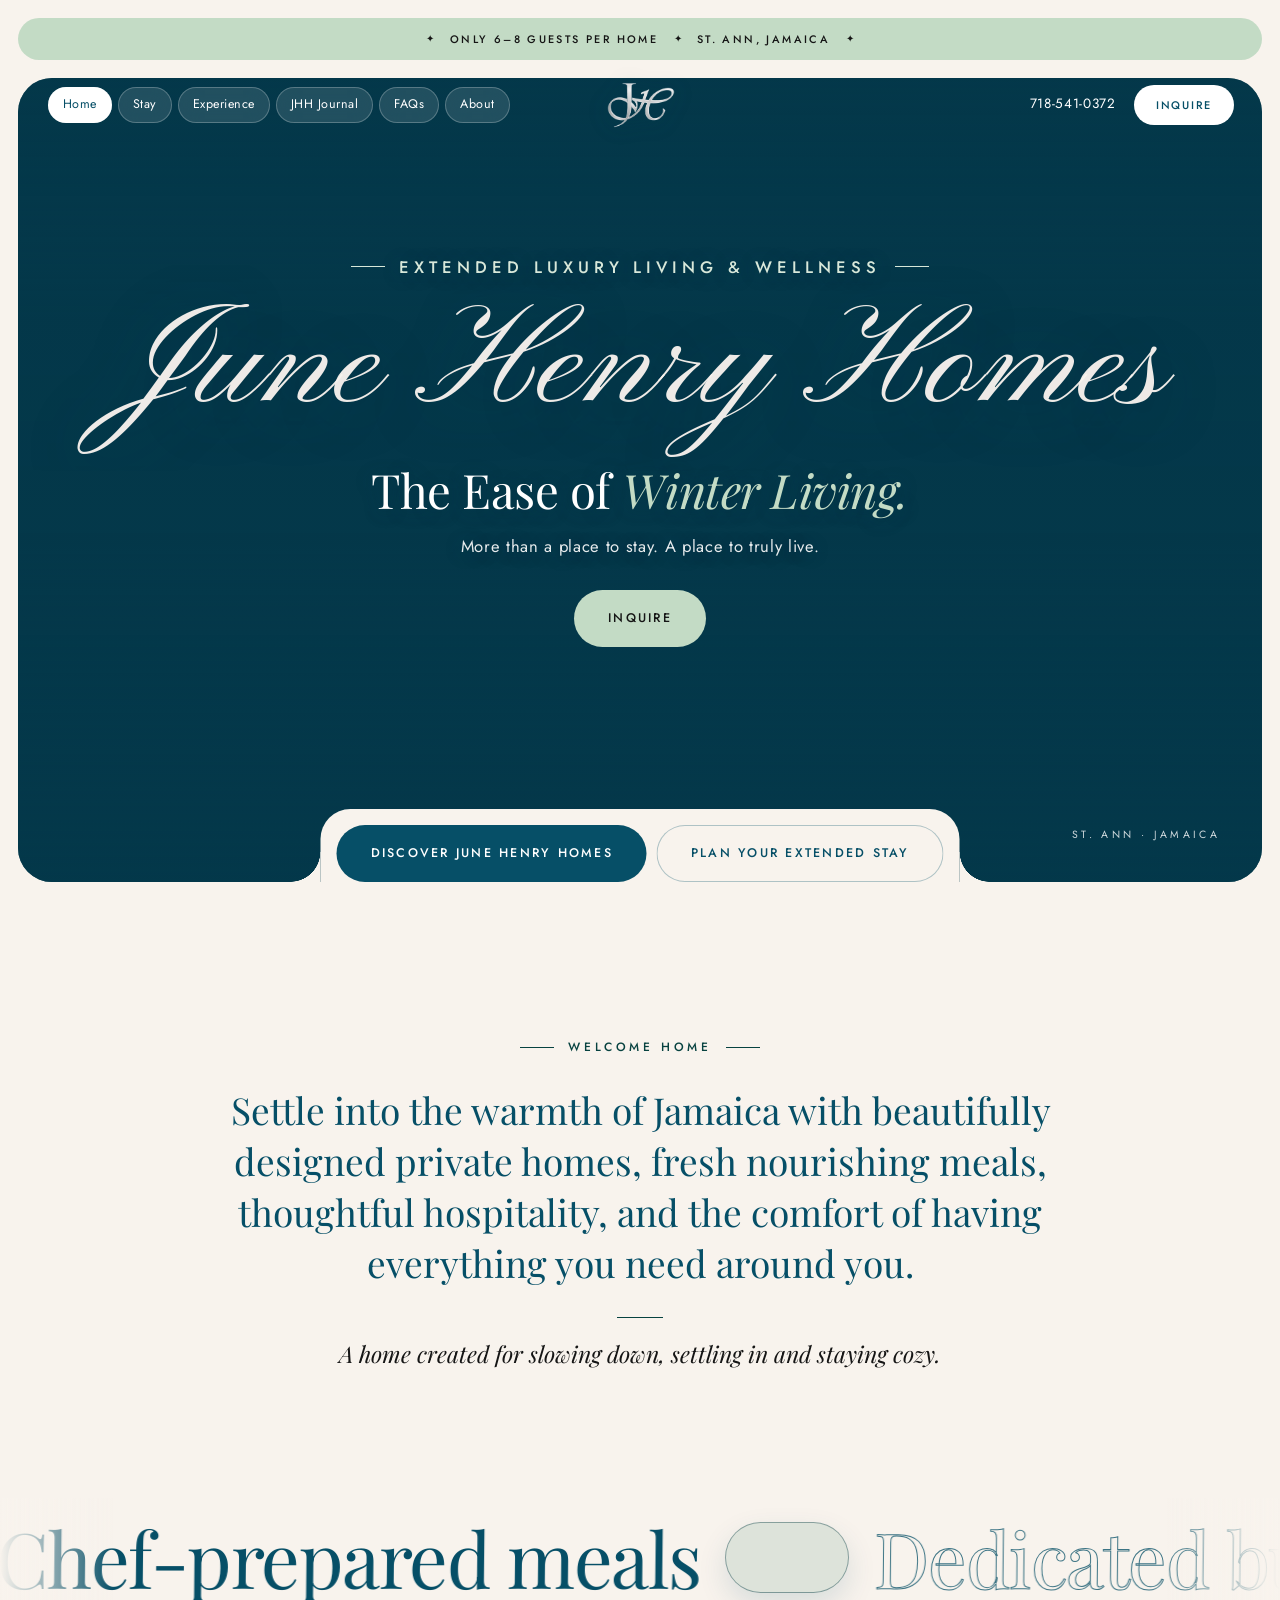
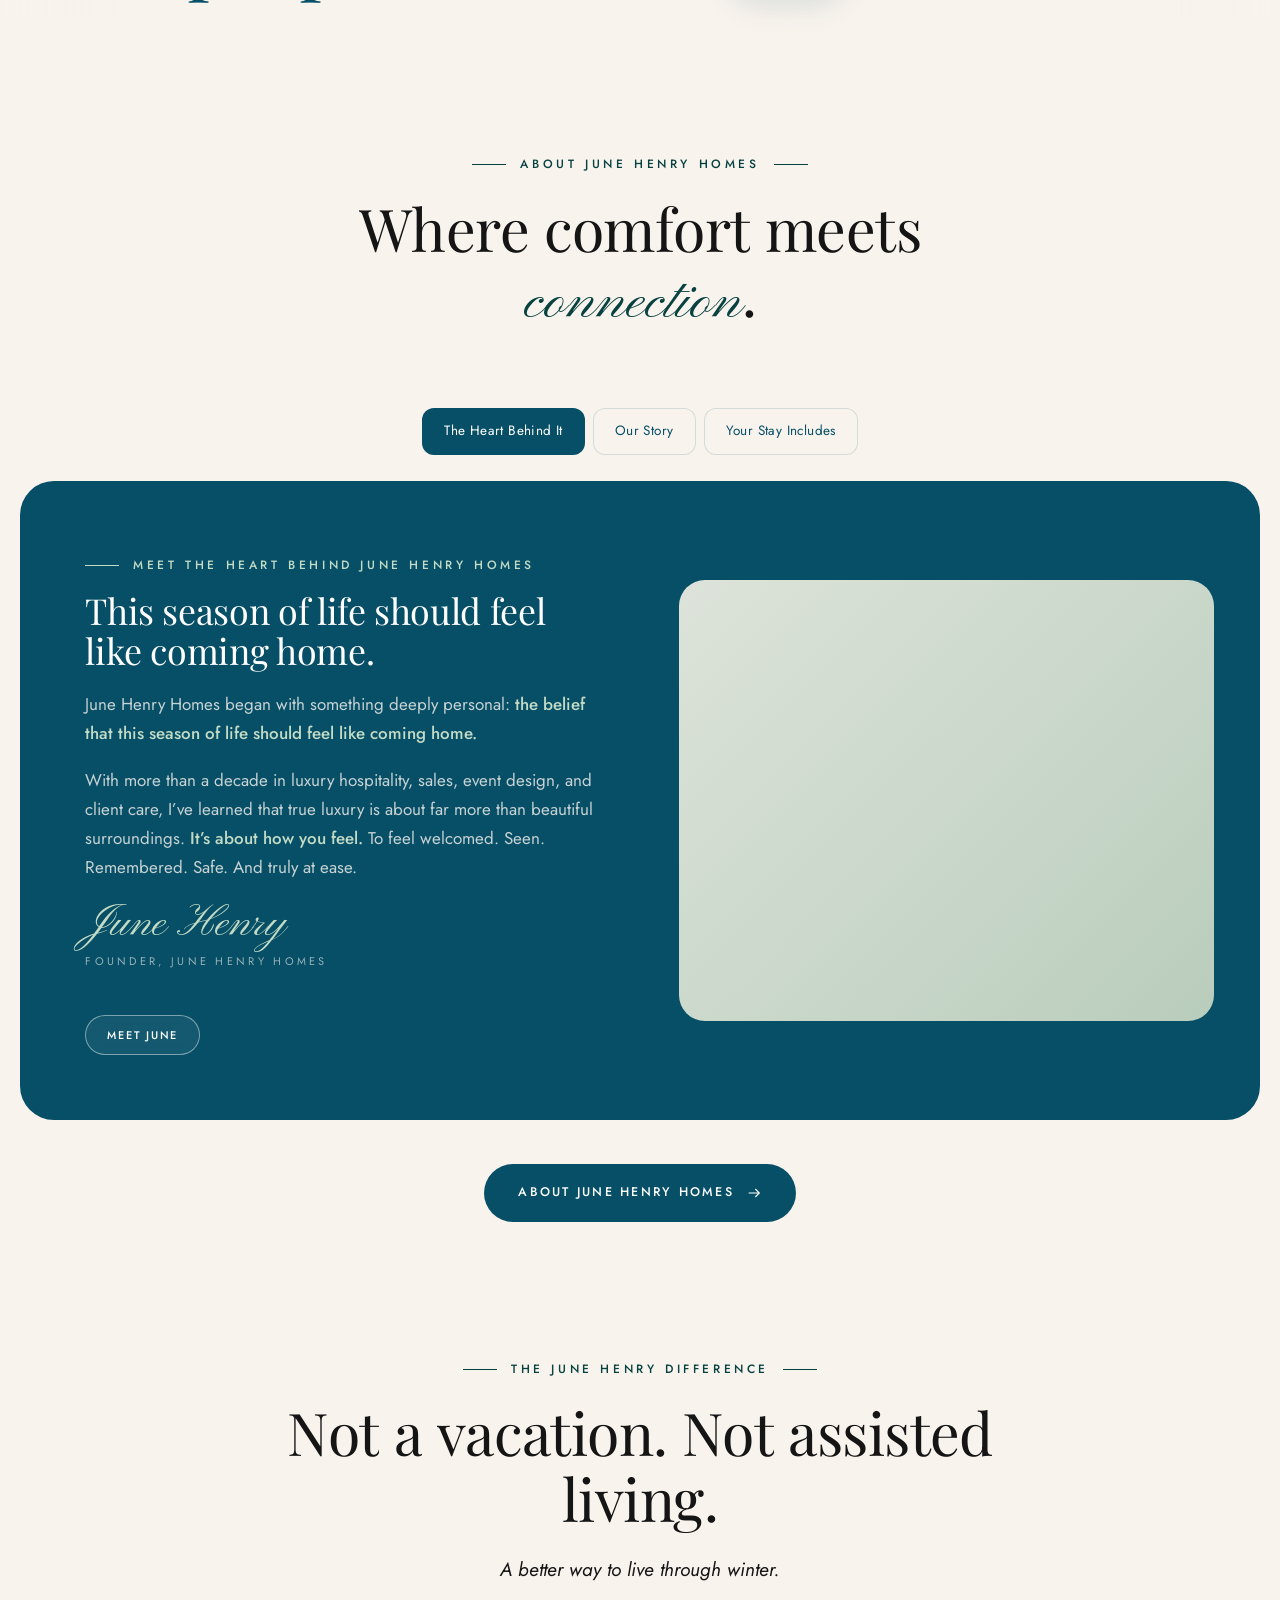
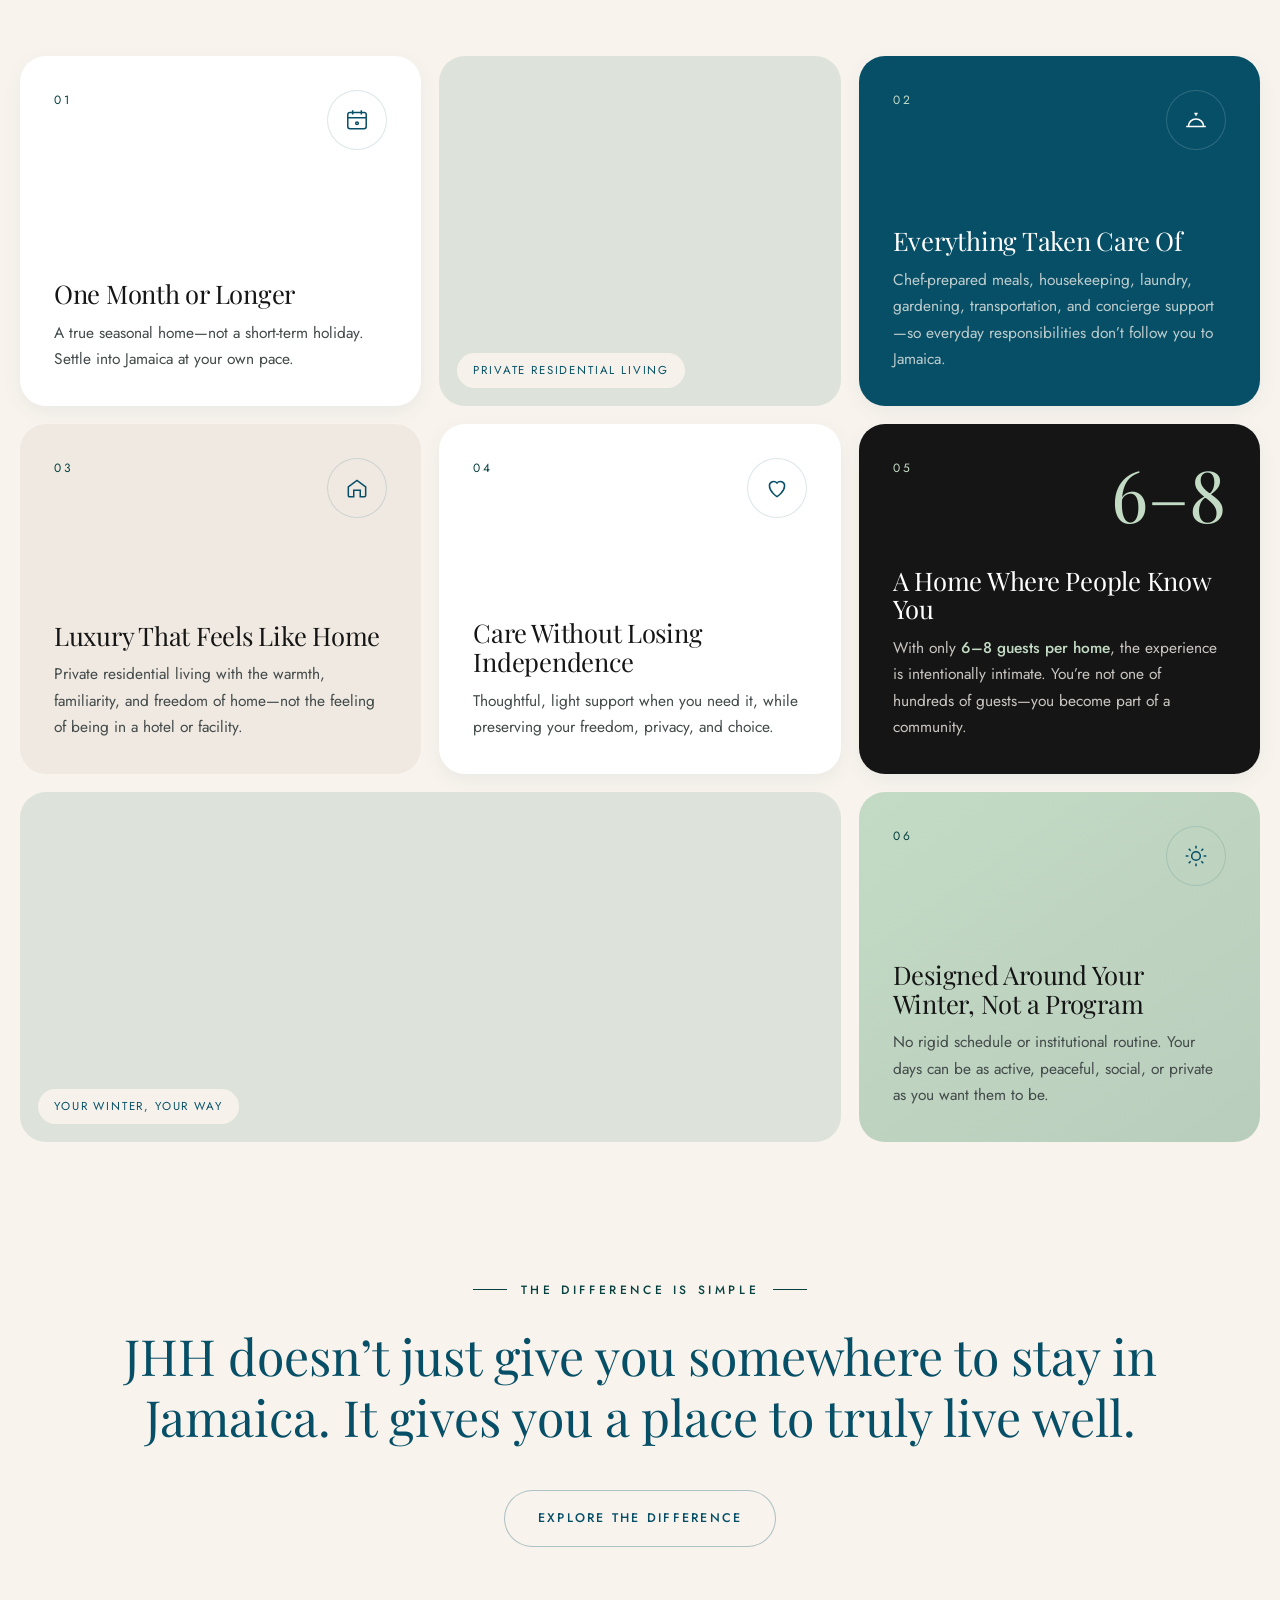
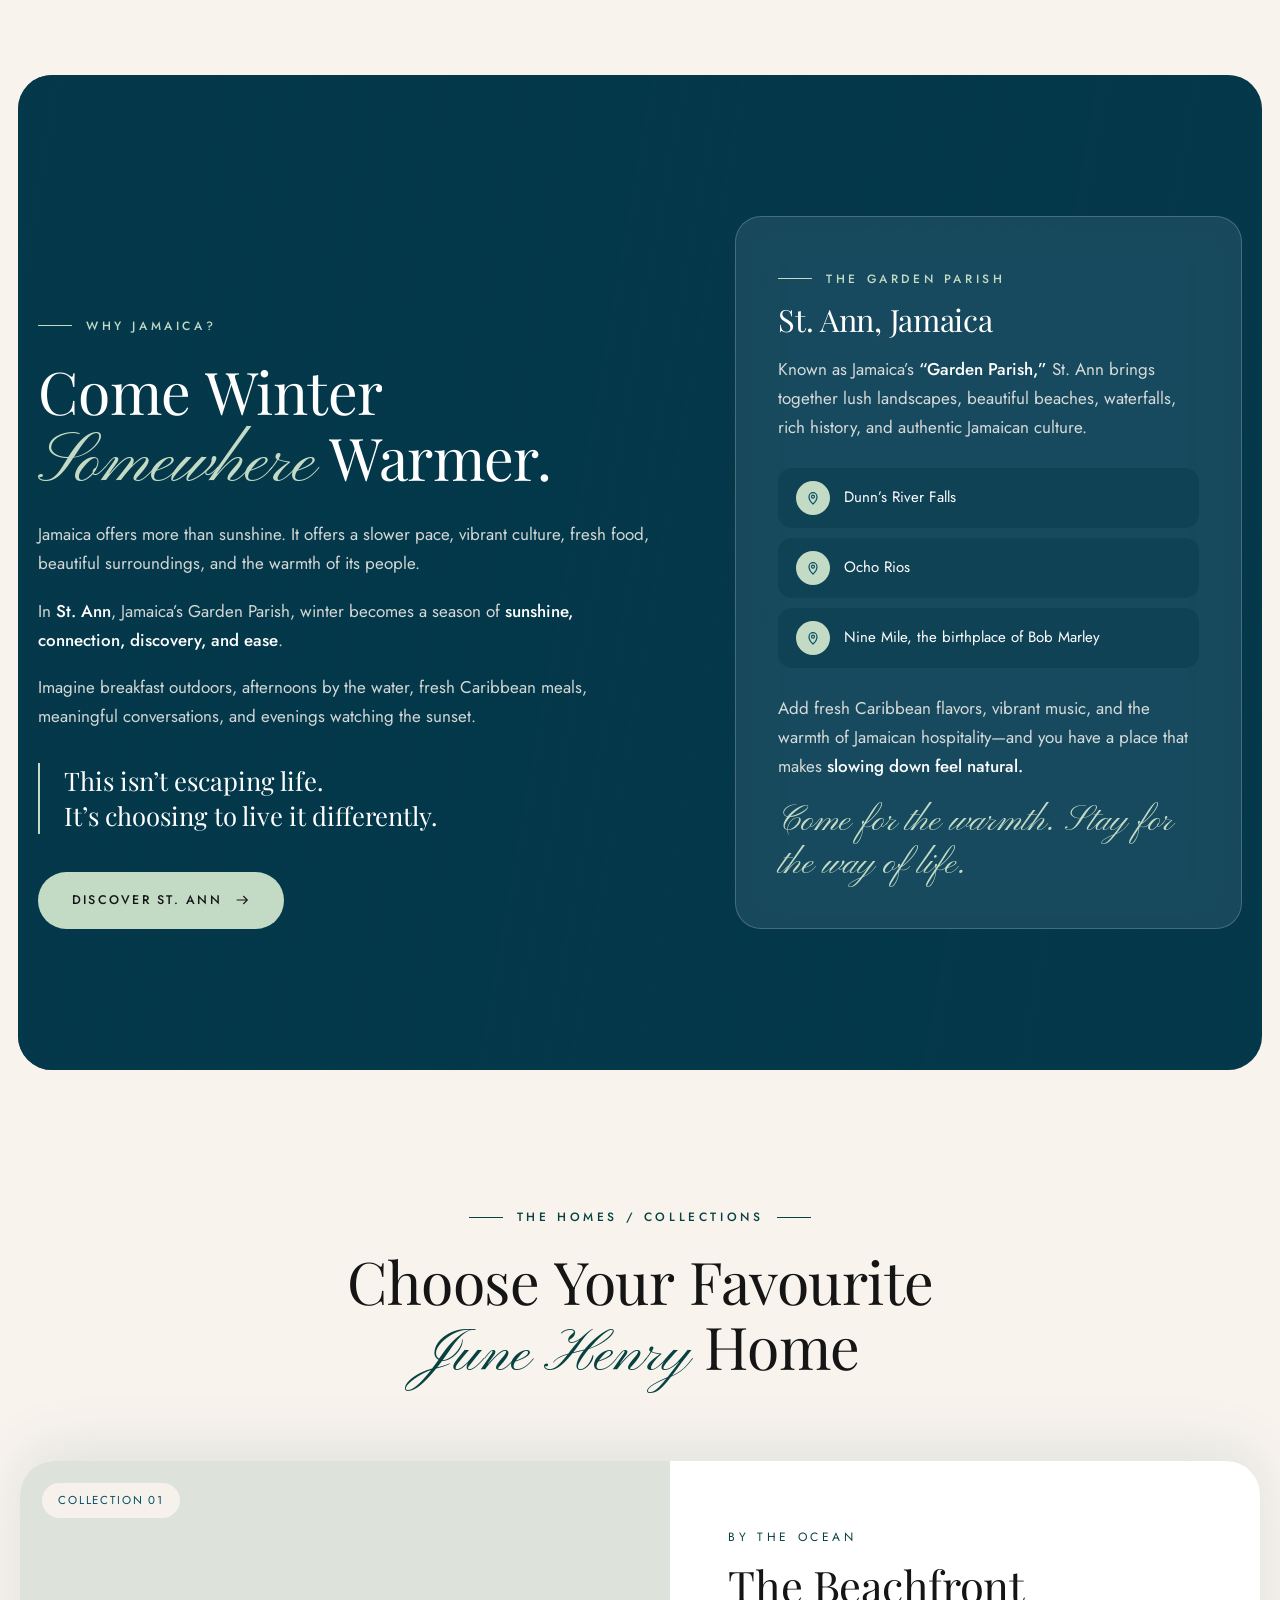
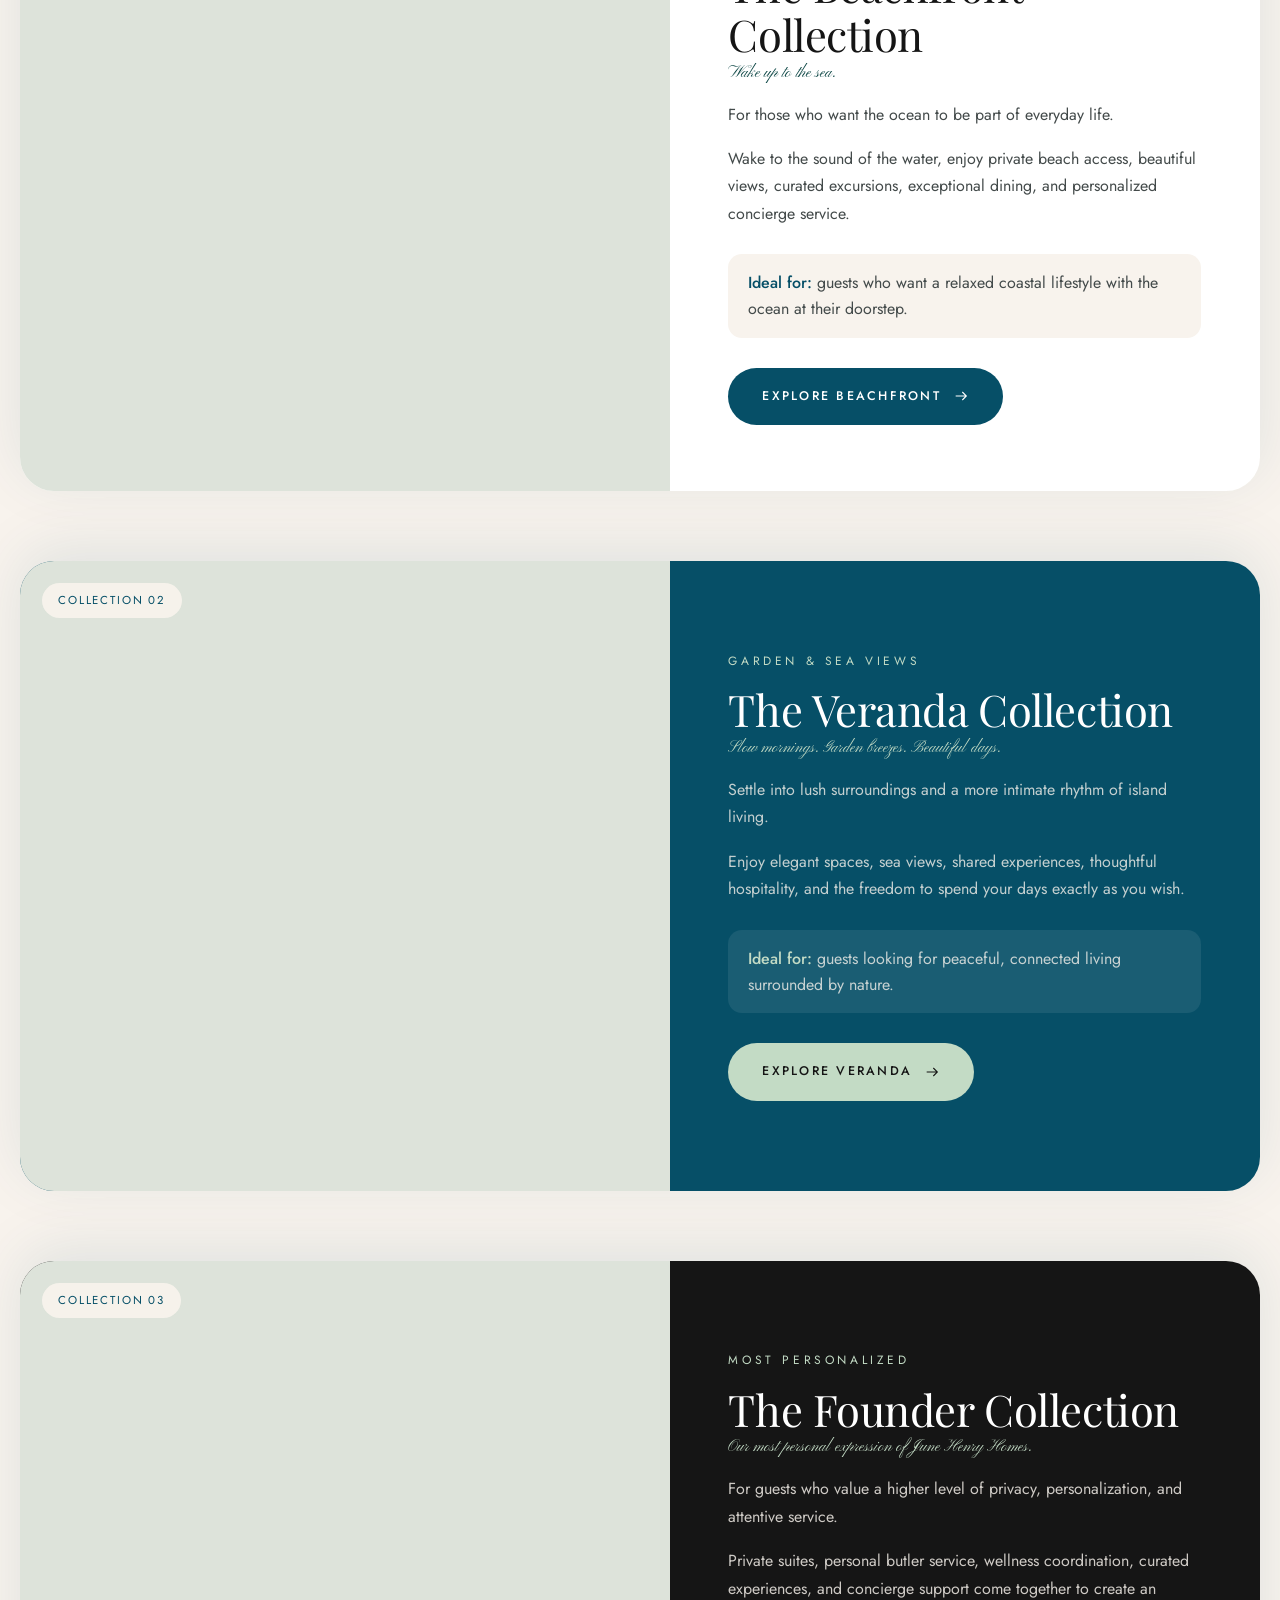
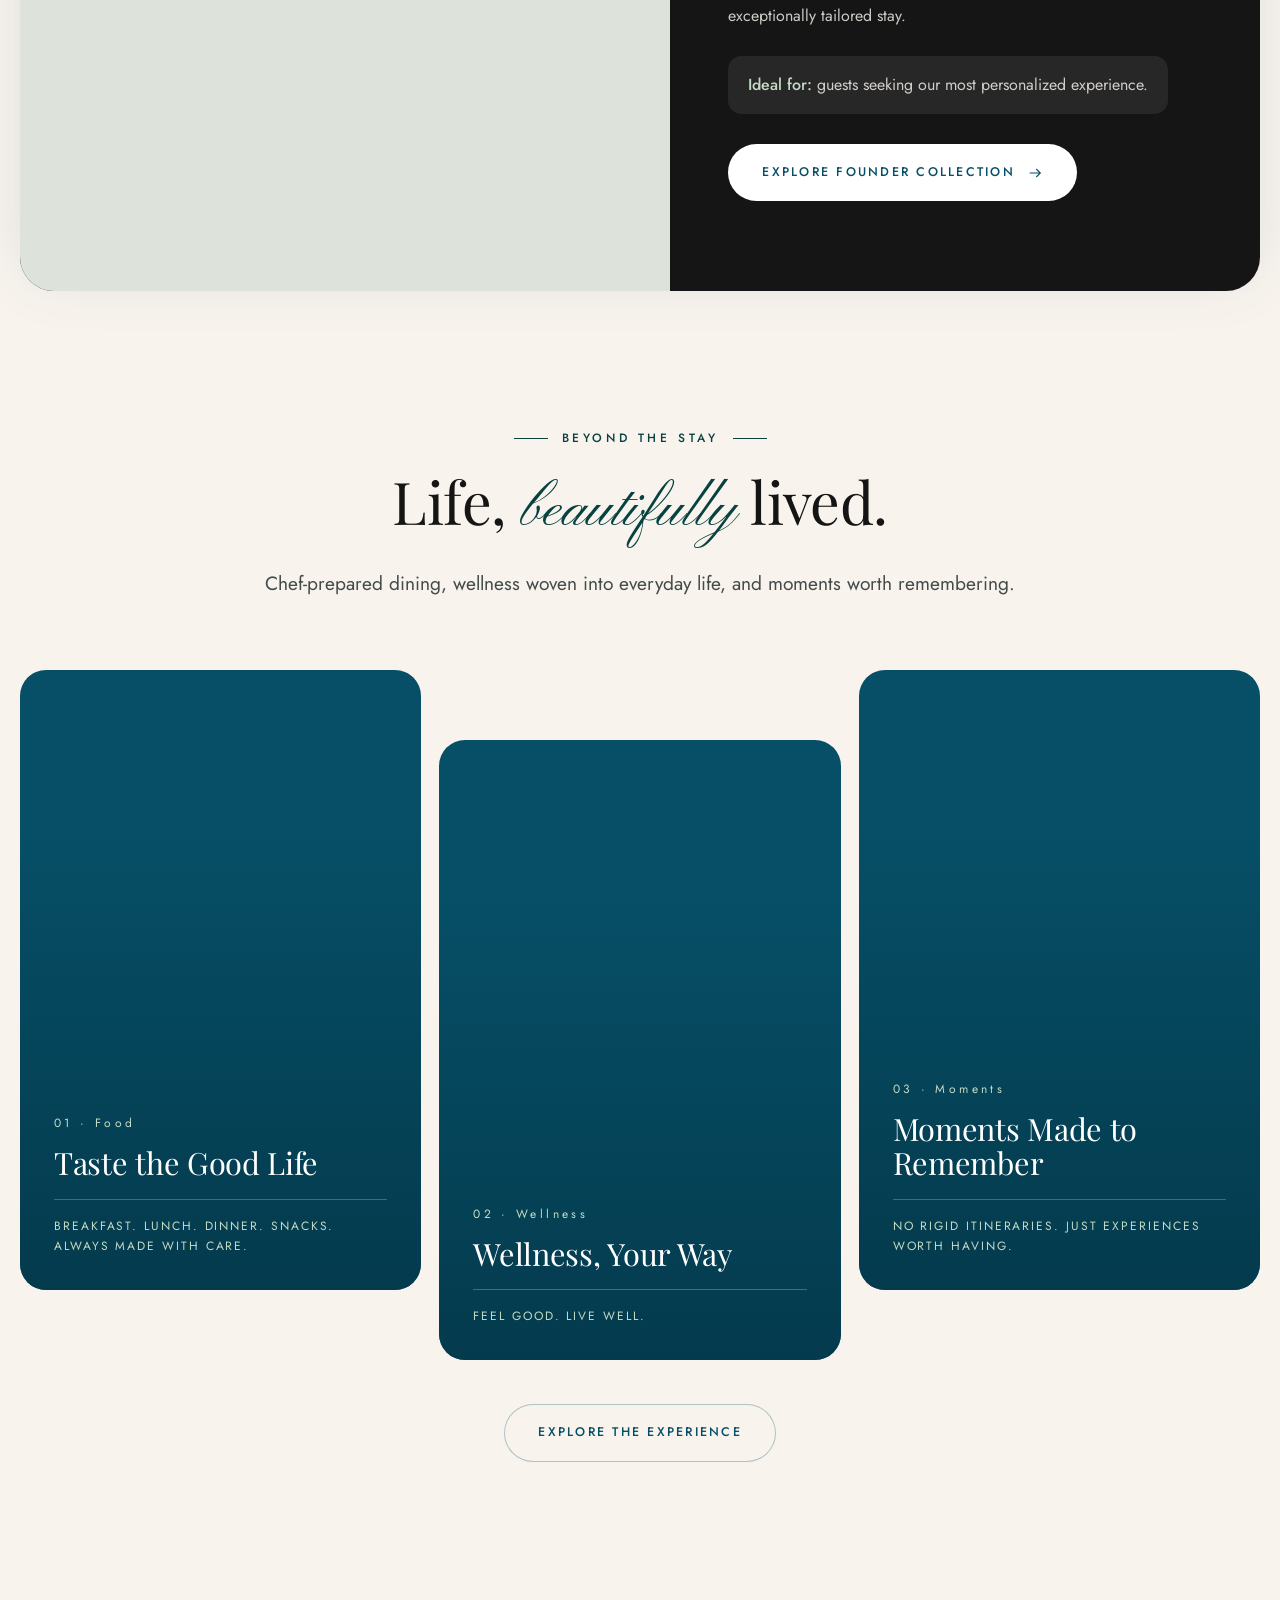
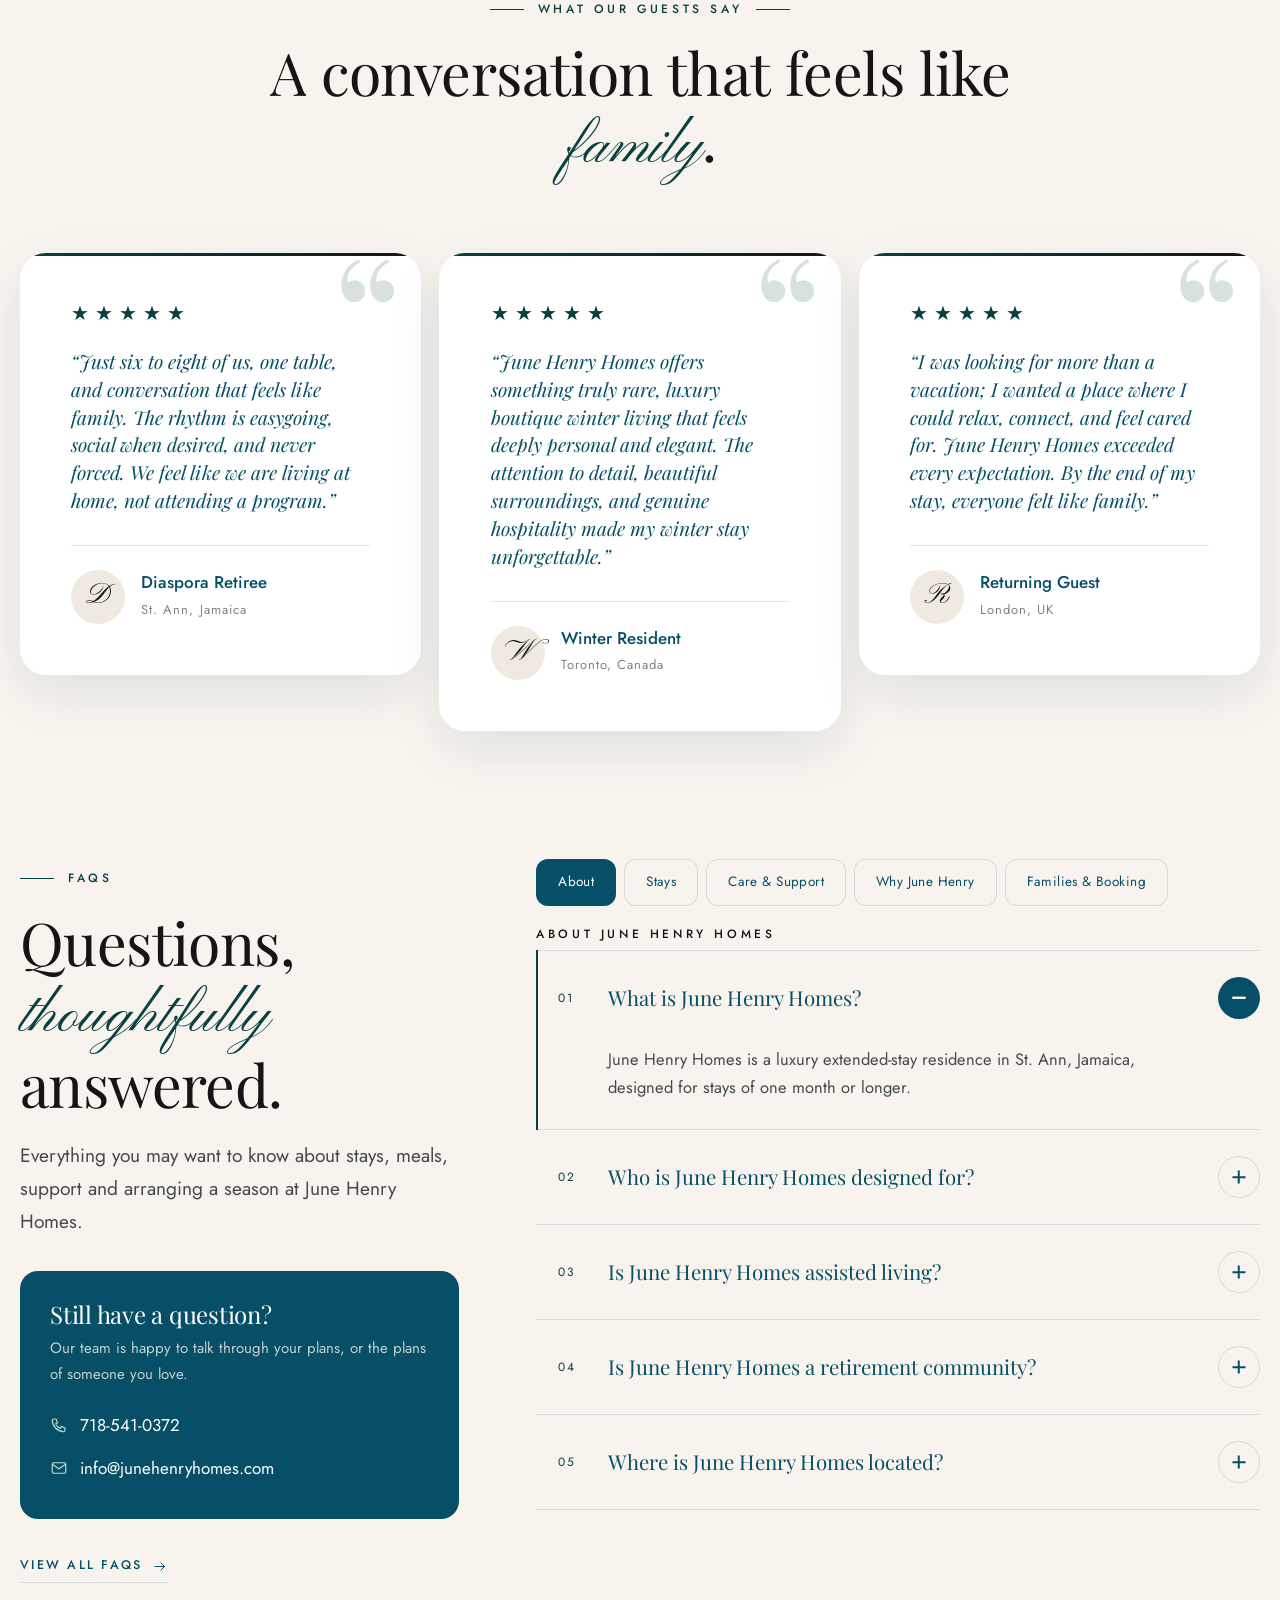
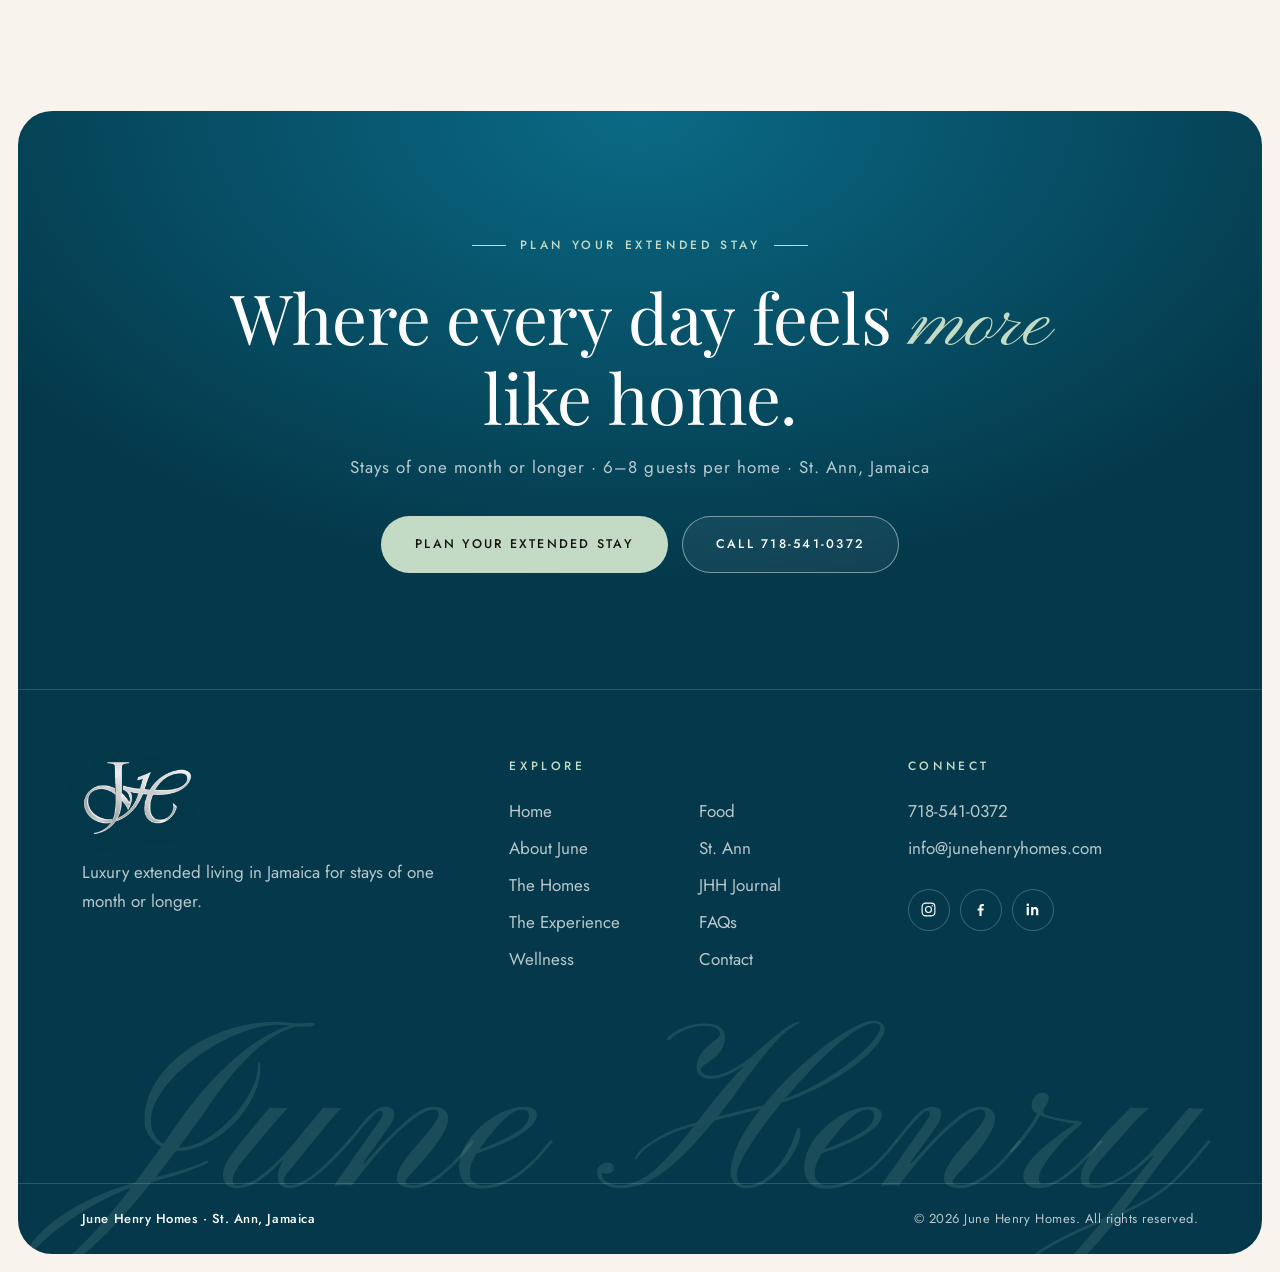
==== commit f0451437: "Apply client changes: merge Difference into About, add guest quotes and blog - Remove the Difference" ====
--- a/index.html
+++ b/index.html
@@ -5,13 +5,13 @@
   <meta name="viewport" content="width=device-width, initial-scale=1">
   <title>June Henry Homes | Staffed Luxury Winter Homes for Seniors in St. Ann, Jamaica</title>
   <meta name="description" content="Fully-staffed, small-group winter homes for active seniors and diaspora families. Chef, butler, housekeeper &amp; concierge included. 6–8 guests only. Book your season in St. Ann, Jamaica.">
-  <meta name="theme-color" content="#0B3E54">
+  <meta name="theme-color" content="#064F67">
   <meta property="og:type" content="website">
   <meta property="og:site_name" content="June Henry Homes">
   <meta property="og:title" content="June Henry Homes | Staffed Luxury Winter Homes for Seniors in St. Ann, Jamaica">
   <meta property="og:description" content="Fully-staffed, small-group winter homes for active seniors and diaspora families. Chef, butler, housekeeper &amp; concierge included. 6–8 guests only.">
   <meta property="og:image" content="https://images.unsplash.com/photo-1582719508461-905c673771fd?auto=format&fit=crop&w=1200&q=80">
-  <link rel="icon" href="data:image/svg+xml,%3Csvg xmlns='http://www.w3.org/2000/svg' viewBox='0 0 64 64'%3E%3Crect width='64' height='64' rx='16' fill='%230B3E54'/%3E%3Ctext x='50%25' y='60%25' text-anchor='middle' font-family='Georgia,serif' font-size='28' fill='%23C9A86B'%3EJH%3C/text%3E%3C/svg%3E">
+  <link rel="icon" href="data:image/svg+xml,%3Csvg xmlns='http://www.w3.org/2000/svg' viewBox='0 0 64 64'%3E%3Crect width='64' height='64' rx='16' fill='%23064F67'/%3E%3Ctext x='50%25' y='60%25' text-anchor='middle' font-family='Georgia,serif' font-size='28' fill='%23074240'%3EJH%3C/text%3E%3C/svg%3E">
   <link rel="preconnect" href="https://fonts.googleapis.com">
   <link rel="preconnect" href="https://fonts.gstatic.com" crossorigin>
   <link rel="preconnect" href="https://images.unsplash.com">
@@ -51,7 +51,7 @@
         <img src="https://images.unsplash.com/photo-1582719508461-905c673771fd?auto=format&fit=crop&w=2200&q=80" alt="Sunlit wooden terrace and pool overlooking the Caribbean Sea" fetchpriority="high">
       </div>
       <div class="hero-content">
-        <span class="eyebrow center light hero-anim" style="--d:.2s">Extended Luxury Living</span>
+        <span class="eyebrow center light hero-anim" style="--d:.2s">Extended Luxury Living &amp; Wellness</span>
         <div class="hero-script hero-anim" style="--d:.35s" aria-hidden="true">June Henry Homes</div>
         <h1 class="hero-anim" style="--d:.85s">The Ease of <em>Winter Living.</em></h1>
         <p class="hero-sub hero-anim" style="--d:1.05s">More than a place to stay. A place to truly live.</p>
@@ -64,30 +64,13 @@
       </div>
     </section>
 
-    <!-- ============ 2. INTRO + TESTIMONIAL ============ -->
+    <!-- ============ 2. INTRO ============ -->
     <section class="section intro" aria-labelledby="intro-title">
-      <div class="container intro-grid">
-        <div>
-          <span class="eyebrow reveal">Welcome Home</span>
-          <h2 id="intro-title" class="visually-hidden">Life at June Henry Homes</h2>
-          <p class="scrub-text" data-scrub>Settle into the warmth of Jamaica with beautifully designed private homes, fresh nourishing meals, thoughtful hospitality, and the comfort of having everything you need around you.</p>
-          <p class="intro-tagline reveal" style="--d:.1s">A home created for slowing down, settling in and staying cozy.</p>
-        </div>
-        <div class="float">
-          <figure class="testimonial-card reveal reveal-right" style="margin:0">
-            <div class="stars" role="img" aria-label="Rated 5 out of 5 stars">
-              <span style="--s:0" aria-hidden="true">★</span><span style="--s:1" aria-hidden="true">★</span><span style="--s:2" aria-hidden="true">★</span><span style="--s:3" aria-hidden="true">★</span><span style="--s:4" aria-hidden="true">★</span>
-            </div>
-            <blockquote><p>“We feel like we are living at home, not attending a program.”</p></blockquote>
-            <figcaption class="testimonial-cite">
-              <span class="cite-avatar" aria-hidden="true">D</span>
-              <span>
-                <span class="cite-name">Diaspora Retiree</span>
-                <span class="cite-place">St. Ann, Jamaica</span>
-              </span>
-            </figcaption>
-          </figure>
-        </div>
+      <div class="container-narrow intro-solo">
+        <span class="eyebrow center reveal">Welcome Home</span>
+        <h2 id="intro-title" class="visually-hidden">Life at June Henry Homes</h2>
+        <p class="scrub-text" data-scrub>Settle into the warmth of Jamaica with beautifully designed private homes, fresh nourishing meals, thoughtful hospitality, and the comfort of having everything you need around you.</p>
+        <p class="intro-tagline reveal" style="--d:.1s">A home created for slowing down, settling in and staying cozy.</p>
       </div>
     </section>
 
@@ -267,7 +250,7 @@
         <div class="statement">
           <span class="eyebrow center reveal">The difference is simple</span>
           <p class="scrub-text" data-scrub>JHH doesn’t just give you somewhere to stay in Jamaica. It gives you a place to truly live well.</p>
-          <a class="btn btn-outline reveal" href="difference.html">Explore the Difference</a>
+          <a class="btn btn-outline reveal" href="about.html#difference">Explore the Difference</a>
         </div>
       </div>
     </section>
@@ -415,7 +398,52 @@
       </div>
     </section>
 
-    <!-- ============ 8. FAQs ============ -->
+    <!-- ============ 8. WHAT OUR GUESTS SAY ============ -->
+    <section class="section testimonials" id="guests" aria-labelledby="guests-title" style="padding-top:0">
+      <div class="container">
+        <div class="section-head">
+          <span class="eyebrow center reveal">What our guests say</span>
+          <h2 id="guests-title" class="h2" data-split>A conversation that feels like <span class="script">family</span>.</h2>
+        </div>
+        <div class="testimonial-grid">
+          <figure class="testimonial-card reveal" style="--d:.0s;margin:0">
+            <div class="stars" role="img" aria-label="Rated 5 out of 5 stars"><span style="--s:0" aria-hidden="true">&#9733;</span><span style="--s:1" aria-hidden="true">&#9733;</span><span style="--s:2" aria-hidden="true">&#9733;</span><span style="--s:3" aria-hidden="true">&#9733;</span><span style="--s:4" aria-hidden="true">&#9733;</span></div>
+            <blockquote><p>&#8220;Just six to eight of us, one table, and conversation that feels like family. The rhythm is easygoing, social when desired, and never forced. We feel like we are living at home, not attending a program.&#8221;</p></blockquote>
+            <figcaption class="testimonial-cite">
+              <span class="cite-avatar" aria-hidden="true">D</span>
+              <span>
+                <span class="cite-name">Diaspora Retiree</span>
+                <span class="cite-place">St. Ann, Jamaica</span>
+              </span>
+            </figcaption>
+          </figure>
+          <figure class="testimonial-card reveal" style="--d:.1s;margin:0">
+            <div class="stars" role="img" aria-label="Rated 5 out of 5 stars"><span style="--s:0" aria-hidden="true">&#9733;</span><span style="--s:1" aria-hidden="true">&#9733;</span><span style="--s:2" aria-hidden="true">&#9733;</span><span style="--s:3" aria-hidden="true">&#9733;</span><span style="--s:4" aria-hidden="true">&#9733;</span></div>
+            <blockquote><p>&#8220;June Henry Homes offers something truly rare, luxury boutique winter living that feels deeply personal and elegant. The attention to detail, beautiful surroundings, and genuine hospitality made my winter stay unforgettable.&#8221;</p></blockquote>
+            <figcaption class="testimonial-cite">
+              <span class="cite-avatar" aria-hidden="true">W</span>
+              <span>
+                <span class="cite-name">Winter Resident</span>
+                <span class="cite-place">Toronto, Canada</span>
+              </span>
+            </figcaption>
+          </figure>
+          <figure class="testimonial-card reveal" style="--d:.2s;margin:0">
+            <div class="stars" role="img" aria-label="Rated 5 out of 5 stars"><span style="--s:0" aria-hidden="true">&#9733;</span><span style="--s:1" aria-hidden="true">&#9733;</span><span style="--s:2" aria-hidden="true">&#9733;</span><span style="--s:3" aria-hidden="true">&#9733;</span><span style="--s:4" aria-hidden="true">&#9733;</span></div>
+            <blockquote><p>&#8220;I was looking for more than a vacation; I wanted a place where I could relax, connect, and feel cared for. June Henry Homes exceeded every expectation. By the end of my stay, everyone felt like family.&#8221;</p></blockquote>
+            <figcaption class="testimonial-cite">
+              <span class="cite-avatar" aria-hidden="true">R</span>
+              <span>
+                <span class="cite-name">Returning Guest</span>
+                <span class="cite-place">London, UK</span>
+              </span>
+            </figcaption>
+          </figure>
+        </div>
+      </div>
+    </section>
+
+    <!-- ============ 9. FAQs ============ -->
     <section class="section faq-section" id="faqs" aria-labelledby="faq-title" style="padding-top:0">
       <div class="container faq-layout">
         <aside class="faq-aside">
--- a/css/base.css
+++ b/css/base.css
@@ -2,20 +2,21 @@
    June Henry Homes — Base: tokens, typography, buttons, header, footer, motion
    ========================================================================== */
 :root {
-  --navy: #0B3E54;
-  --navy-2: #0E506C;
-  --navy-deep: #082D3C;
-  --beige: #C9AE8C;
-  --gold: #C9A86B;
-  --gold-soft: #E6D6B5;
-  --cream: #F7F3EC;
-  --cream-2: #EFE8DC;
-  --sand: #E4D8C5;
-  --burgundy: #7A2E2E;
+  --navy: #064F67;
+  --navy-2: #0A6A86;
+  --navy-deep: #04384A;
+  --beige: #B9CDBC;
+  --gold: #074240;
+  --gold-soft: #C3DBC5;
+  --heading: #151515;
+  --cream: #F8F3ED;
+  --cream-2: #EFE9E1;
+  --sand: #DDE3DA;
+  --burgundy: #151515;
   --white: #FFFFFF;
-  --text: #4A5164;
-  --muted: #7E8394;
-  --line: rgba(11, 62, 84, 0.14);
+  --text: #434A4A;
+  --muted: #7C8483;
+  --line: rgba(6, 79, 103, 0.14);
   --line-light: rgba(255, 255, 255, 0.16);
 
   --f-display: 'Playfair Display', Georgia, 'Times New Roman', serif;
@@ -27,13 +28,14 @@
   --radius-md: 18px;
   --radius-sm: 12px;
   --shell: clamp(10px, 1.4vw, 20px);
+  --bar-h: 42px;
   --container: 1240px;
 
   --ease: cubic-bezier(0.22, 0.8, 0.2, 1);
   --ease-soft: cubic-bezier(0.65, 0, 0.35, 1);
-  --shadow-sm: 0 6px 20px rgba(11, 62, 84, 0.06);
-  --shadow-md: 0 18px 50px rgba(11, 62, 84, 0.1);
-  --shadow-lg: 0 30px 80px rgba(8, 45, 60, 0.2);
+  --shadow-sm: 0 6px 20px rgba(6, 79, 103, 0.06);
+  --shadow-md: 0 18px 50px rgba(6, 79, 103, 0.1);
+  --shadow-lg: 0 30px 80px rgba(4, 56, 74, 0.2);
 }
 
 *, *::before, *::after { box-sizing: border-box; }
@@ -56,7 +58,7 @@
 ul, ol { margin: 0; padding: 0; list-style: none; }
 h1, h2, h3, h4 {
   font-family: var(--f-display);
-  color: var(--navy);
+  color: var(--heading);
   font-weight: 400;
   line-height: 1.12;
   margin: 0;
@@ -66,6 +68,11 @@
 p:last-child { margin-bottom: 0; }
 strong { color: var(--navy); font-weight: 500; }
 ::selection { background: var(--gold); color: var(--navy); }
+
+/* On dark surfaces the accent switches to the pale green, so small text stays legible */
+.hero, .page-hero, .jamaica, .quote-band, .site-footer, .mobile-menu, .about-panel, .help-card, .ideal-card,
+.bento-card.is-navy, .bento-card.is-burgundy, .info-card.is-navy, .stack-card.is-navy, .stack-card.is-burgundy,
+.beyond-card, .collection-link, .article-cta, .glass-card { --gold: var(--gold-soft); }
 :focus-visible { outline: 2px solid var(--gold); outline-offset: 3px; border-radius: 6px; }
 
 .skip-link {
@@ -132,12 +139,12 @@
   transition: transform 0.6s var(--ease);
 }
 .btn:hover::before, .btn:focus-visible::before { transform: translateY(0); }
-.btn:hover, .btn:focus-visible { color: var(--fg-hover); transform: translateY(-2px); box-shadow: 0 16px 34px rgba(11, 62, 84, 0.2); }
+.btn:hover, .btn:focus-visible { color: var(--fg-hover); transform: translateY(-2px); box-shadow: 0 16px 34px rgba(6, 79, 103, 0.2); }
 .btn svg { width: 16px; height: 16px; transition: transform 0.5s var(--ease); }
 .btn:hover svg { transform: translateX(4px); }
-.btn-outline { --bg: transparent; --fg: var(--navy); --fill: var(--navy); --fg-hover: #fff; box-shadow: inset 0 0 0 1px rgba(11, 62, 84, 0.3); }
+.btn-outline { --bg: transparent; --fg: var(--navy); --fill: var(--navy); --fg-hover: #fff; box-shadow: inset 0 0 0 1px rgba(6, 79, 103, 0.3); }
 .btn-light { --bg: #fff; --fg: var(--navy); --fill: var(--gold); }
-.btn-gold { --bg: var(--gold); --fg: var(--navy); --fill: #fff; }
+.btn-gold { --bg: var(--gold-soft); --fg: var(--heading); --fill: #fff; }
 .btn-burgundy { --bg: var(--burgundy); --fg: #fff; --fill: var(--gold); }
 .btn-ghost-light {
   --bg: rgba(255, 255, 255, 0.06); --fg: #fff; --fill: #fff; --fg-hover: var(--navy);
@@ -161,6 +168,15 @@
 .link-arrow:hover svg { transform: translateX(5px); }
 
 /* ---------- Header ---------- */
+.top-bar {
+  position: relative; z-index: 130; display: flex; align-items: center; justify-content: center; gap: clamp(10px, 1.2vw, 16px);
+  height: var(--bar-h); margin: var(--shell) var(--shell) 0; padding: 0 16px; border-radius: var(--radius-xl);
+  background: var(--gold-soft); color: var(--heading);
+  font-size: clamp(10.5px, 0.85vw, 12.5px); font-weight: 500; letter-spacing: 0.22em; text-transform: uppercase; white-space: nowrap;
+}
+.bar-star { color: var(--burgundy); font-size: 0.95em; letter-spacing: 0; }
+@media (max-width: 620px) { :root { --bar-h: 38px; } .bar-place { display: none; } }
+
 .scroll-progress {
   position: fixed; top: 0; left: 0; z-index: 200; width: 100%; height: 2px;
   transform-origin: 0 50%; transform: scaleX(0);
@@ -168,7 +184,7 @@
 }
 .site-header {
   position: fixed; top: 0; left: 0; right: 0; z-index: 120;
-  padding: calc(var(--shell) + 14px) calc(var(--shell) + 18px) 0;
+  padding: calc(var(--shell) + 14px + var(--bar-h)) calc(var(--shell) + 18px) 0;
   pointer-events: none;
   transition: padding 0.5s var(--ease), transform 0.6s var(--ease);
 }
@@ -181,9 +197,9 @@
 }
 .site-header.is-scrolled { padding-top: 12px; }
 .site-header.is-scrolled .header-inner {
-  background: rgba(247, 243, 236, 0.84);
+  background: rgba(248, 243, 237, 0.84);
   -webkit-backdrop-filter: blur(18px) saturate(1.3); backdrop-filter: blur(18px) saturate(1.3);
-  box-shadow: 0 12px 40px rgba(11, 62, 84, 0.12), inset 0 0 0 1px rgba(255, 255, 255, 0.7);
+  box-shadow: 0 12px 40px rgba(6, 79, 103, 0.12), inset 0 0 0 1px rgba(255, 255, 255, 0.7);
 }
 .nav-pills { display: flex; gap: 6px; }
 .nav-pill {
@@ -200,7 +216,7 @@
 .brand-words { display: flex; flex-direction: column; align-items: center; }
 .brand-logo { position: relative; flex: none; display: block; height: 46px; aspect-ratio: 375 / 256; }
 .brand-logo img { position: absolute; inset: 0; width: 100%; height: 100%; object-fit: contain; transition: opacity 0.45s var(--ease); }
-.brand-logo .logo-silver { filter: drop-shadow(0 2px 10px rgba(8, 45, 60, 0.35)); }
+.brand-logo .logo-silver { filter: drop-shadow(0 2px 10px rgba(4, 56, 74, 0.35)); }
 .brand-logo .logo-navy { opacity: 0; }
 .brand-mark { font-family: var(--f-script); font-size: 38px; line-height: 0.9; white-space: nowrap; }
 .brand-text { font-size: 9px; letter-spacing: 0.44em; text-transform: uppercase; margin-top: 3px; padding-left: 0.44em; opacity: 0.9; }
@@ -317,7 +333,7 @@
 .site-footer {
   position: relative; overflow: hidden; margin: 0 var(--shell) var(--shell);
   border-radius: var(--radius-xl); color: rgba(255, 255, 255, 0.72);
-  background: radial-gradient(90% 60% at 50% 0%, #0E4E69 0%, var(--navy-deep) 70%);
+  background: radial-gradient(90% 60% at 50% 0%, #0A6A86 0%, var(--navy-deep) 70%);
 }
 .site-footer strong { color: #fff; }
 .footer-cta { position: relative; text-align: center; padding: clamp(70px, 9vw, 120px) 24px; border-bottom: 1px solid var(--line-light); }
@@ -339,7 +355,7 @@
 .socials a:hover { background: var(--gold); color: var(--navy); transform: translateY(-3px); }
 .footer-wordmark {
   font-family: var(--f-script); font-size: clamp(90px, 19vw, 290px); line-height: 1; text-align: center;
-  white-space: nowrap; color: rgba(201, 168, 107, 0.09); margin: 0 0 -0.28em; pointer-events: none; user-select: none;
+  white-space: nowrap; color: rgba(195, 219, 197, 0.12); margin: 0 0 -0.28em; pointer-events: none; user-select: none;
 }
 .footer-bottom {
   position: relative; display: flex; flex-wrap: wrap; justify-content: space-between; gap: 12px;
--- a/css/sections.css
+++ b/css/sections.css
@@ -11,7 +11,7 @@
 /* ---------- Hero ---------- */
 .hero {
   position: relative; isolation: isolate; overflow: hidden; margin: var(--shell);
-  height: calc(100vh - var(--shell) * 2); height: calc(100svh - var(--shell) * 2);
+  height: calc(100vh - var(--shell) * 3 - var(--bar-h)); height: calc(100svh - var(--shell) * 3 - var(--bar-h));
   min-height: 680px; max-height: 1020px; border-radius: var(--radius-xl);
   color: #fff; background: var(--navy-deep);
 }
@@ -20,7 +20,7 @@
 .hero-media img { width: 100%; height: 120%; object-fit: cover; transform: translate3d(0, var(--py, 0px), 0); will-change: transform; }
 .hero::before {
   content: ""; position: absolute; inset: 0; z-index: -1;
-  background: linear-gradient(180deg, rgba(8, 45, 60, 0.66) 0%, rgba(8, 45, 60, 0.34) 30%, rgba(8, 45, 60, 0.38) 58%, rgba(8, 45, 60, 0.84) 100%);
+  background: linear-gradient(180deg, rgba(4, 56, 74, 0.66) 0%, rgba(4, 56, 74, 0.34) 30%, rgba(4, 56, 74, 0.38) 58%, rgba(4, 56, 74, 0.84) 100%);
 }
 @keyframes heroZoom { from { transform: scale(1.16); } to { transform: scale(1); } }
 
@@ -30,7 +30,7 @@
 }
 .hero-script {
   font-family: var(--f-script); font-size: clamp(36px, 11.2vw, 205px); line-height: 0.9; white-space: nowrap;
-  color: rgba(247, 243, 236, 0.96); text-shadow: 0 10px 60px rgba(8, 45, 60, 0.4); margin: 22px 0 clamp(14px, 2.4vw, 34px); padding: 0 0.18em;
+  color: rgba(248, 243, 237, 0.96); text-shadow: 0 10px 60px rgba(4, 56, 74, 0.4); margin: 22px 0 clamp(14px, 2.4vw, 34px); padding: 0 0.18em;
 }
 .hero h1 { color: #fff; font-size: clamp(30px, 3.7vw, 56px); }
 .hero-content .eyebrow { font-size: clamp(14px, 1.3vw, 18px); letter-spacing: 0.3em; }
@@ -72,7 +72,7 @@
 .page-hero .hero-media img { height: 125%; }
 .page-hero::before {
   content: ""; position: absolute; inset: 0; z-index: -1;
-  background: linear-gradient(180deg, rgba(8, 45, 60, 0.6) 0%, rgba(8, 45, 60, 0.2) 38%, rgba(8, 45, 60, 0.85) 100%);
+  background: linear-gradient(180deg, rgba(4, 56, 74, 0.6) 0%, rgba(4, 56, 74, 0.2) 38%, rgba(4, 56, 74, 0.85) 100%);
 }
 .page-hero-content { width: min(100% - 40px, var(--container)); margin: 0 auto; padding: 160px 0 clamp(50px, 6vw, 84px); }
 .page-hero h1 { color: #fff; font-size: clamp(42px, 6vw, 92px); max-width: 960px; margin: 20px 0 22px; }
@@ -95,7 +95,7 @@
 .testimonial-card { position: relative; overflow: hidden; padding: clamp(34px, 4vw, 54px); border-radius: var(--radius-lg); background: #fff; box-shadow: var(--shadow-md); }
 .testimonial-card::before {
   content: "\201C"; position: absolute; top: -34px; right: 26px; font-family: var(--f-display);
-  font-size: 230px; line-height: 1; color: rgba(201, 168, 107, 0.16); pointer-events: none;
+  font-size: 230px; line-height: 1; color: rgba(7, 66, 64, 0.16); pointer-events: none;
 }
 .testimonial-card::after {
   content: ""; position: absolute; left: 0; top: 0; width: 100%; height: 3px;
@@ -115,8 +115,8 @@
 /* ---------- Ribbon: large type + photo pills, reacts to scroll ---------- */
 .ribbon { position: relative; overflow: hidden; overflow-x: clip; overflow-y: visible; padding-block: clamp(6px, 1.2vw, 16px); }
 .ribbon::before, .ribbon::after { content: ""; position: absolute; top: 0; bottom: 0; z-index: 2; width: clamp(40px, 9vw, 150px); pointer-events: none; }
-.ribbon::before { left: 0; background: linear-gradient(90deg, var(--cream), rgba(247, 243, 236, 0)); }
-.ribbon::after { right: 0; background: linear-gradient(270deg, var(--cream), rgba(247, 243, 236, 0)); }
+.ribbon::before { left: 0; background: linear-gradient(90deg, var(--cream), rgba(248, 243, 237, 0)); }
+.ribbon::after { right: 0; background: linear-gradient(270deg, var(--cream), rgba(248, 243, 237, 0)); }
 .ribbon-track { display: flex; width: max-content; will-change: transform; }
 .ribbon-group { display: flex; align-items: center; gap: clamp(16px, 2vw, 32px); padding-right: clamp(16px, 2vw, 32px); }
 .ribbon-word {
@@ -125,15 +125,15 @@
 }
 .ribbon-word:hover { color: var(--burgundy); }
 @supports (-webkit-text-stroke: 1px black) {
-  .ribbon-word.is-outline { color: transparent; -webkit-text-stroke: 1px rgba(11, 62, 84, 0.78); transition: color 0.5s var(--ease), -webkit-text-stroke-color 0.5s var(--ease); }
+  .ribbon-word.is-outline { color: transparent; -webkit-text-stroke: 1px rgba(6, 79, 103, 0.78); transition: color 0.5s var(--ease), -webkit-text-stroke-color 0.5s var(--ease); }
   .ribbon-word.is-outline:hover { color: var(--gold); -webkit-text-stroke-color: var(--gold); }
 }
 .ribbon-pill {
   position: relative; flex: none; overflow: hidden; width: clamp(88px, 9.5vw, 160px); height: clamp(50px, 5.4vw, 90px); border-radius: 999px;
-  background: var(--sand); box-shadow: 0 0 0 1px rgba(201, 168, 107, 0.6), 0 12px 30px rgba(11, 62, 84, 0.14); transition: box-shadow 0.5s var(--ease);
+  background: var(--sand); box-shadow: 0 0 0 1px rgba(7, 66, 64, 0.45), 0 12px 30px rgba(6, 79, 103, 0.14); transition: box-shadow 0.5s var(--ease);
 }
 .ribbon-pill img { width: 100%; height: 100%; object-fit: cover; transform: scale(1.18); transition: transform 1.4s var(--ease); }
-.ribbon-pill:hover { box-shadow: 0 0 0 2px var(--gold), 0 16px 40px rgba(11, 62, 84, 0.2); }
+.ribbon-pill:hover { box-shadow: 0 0 0 2px var(--gold), 0 16px 40px rgba(6, 79, 103, 0.2); }
 .ribbon-pill:hover img { transform: scale(1); }
 
 /* ---------- Tabs ---------- */
@@ -143,7 +143,7 @@
   position: relative; z-index: 1; padding: 12px 22px; border-radius: 12px; font-size: 13.5px; letter-spacing: 0.03em;
   color: var(--navy); box-shadow: inset 0 0 0 1px var(--line); transition: color 0.45s var(--ease), box-shadow 0.4s;
 }
-.tab:hover { box-shadow: inset 0 0 0 1px rgba(11, 62, 84, 0.45); }
+.tab:hover { box-shadow: inset 0 0 0 1px rgba(6, 79, 103, 0.45); }
 .tab.is-active { color: #fff; box-shadow: none; }
 .tab-indicator { position: absolute; top: 0; left: 0; z-index: 0; border-radius: 12px; background: var(--navy); pointer-events: none; transition: transform 0.6s var(--ease), width 0.6s var(--ease), height 0.6s var(--ease); }
 .no-js .tab.is-active { background: var(--navy); }
@@ -155,7 +155,7 @@
 .faq-layout { display: grid; grid-template-columns: 0.85fr 1.4fr; gap: clamp(40px, 6vw, 100px); align-items: start; }
 .faq-aside { position: sticky; top: 120px; }
 .faq-aside .h2 { margin: 20px 0 22px; }
-.help-card { margin-top: 34px; padding: 30px; border-radius: var(--radius-md); background: var(--navy); color: rgba(247, 243, 236, 0.78); }
+.help-card { margin-top: 34px; padding: 30px; border-radius: var(--radius-md); background: var(--navy); color: rgba(248, 243, 237, 0.78); }
 .help-card h3 { color: #fff; font-size: 24px; margin-bottom: 8px; }
 .help-card p { font-size: 15px; }
 .help-card a { display: flex; align-items: center; gap: 12px; padding: 7px 0; color: #fff; transition: color 0.3s, transform 0.4s var(--ease); }
@@ -188,7 +188,7 @@
 .faq-item.is-open .faq-a-inner { visibility: visible; transition: visibility 0s; }
 .faq-a p { margin: 0; padding: 0 70px 28px 72px; font-size: 16.5px; opacity: 0; transform: translateY(-10px); transition: opacity 0.4s, transform 0.6s var(--ease); }
 .faq-item.is-open .faq-a p { opacity: 1; transform: none; transition-delay: 0.15s; }
-.faq-a a { color: var(--burgundy); font-weight: 500; border-bottom: 1px solid rgba(122, 46, 46, 0.3); }
+.faq-a a { color: var(--burgundy); font-weight: 500; border-bottom: 1px solid rgba(21, 21, 21, 0.3); }
 .no-js .faq-a { grid-template-rows: 1fr; }
 .no-js .faq-a-inner { visibility: visible; }
 .no-js .faq-a p { opacity: 1; transform: none; }
@@ -197,24 +197,24 @@
 .about-tabs { margin-bottom: 26px; }
 .about-panel {
   display: grid; grid-template-columns: 1.05fr 1fr; gap: clamp(30px, 4vw, 60px); align-items: center;
-  padding: clamp(24px, 3.6vw, 48px); border-radius: var(--radius-xl); background: var(--navy); color: rgba(247, 243, 236, 0.8);
-}
-.about-panel .kicker { font-size: 14px; line-height: 1.6; color: rgba(247, 243, 236, 0.62); max-width: 460px; }
+  padding: clamp(24px, 3.6vw, 48px); border-radius: var(--radius-xl); background: var(--navy); color: rgba(248, 243, 237, 0.8);
+}
+.about-panel .kicker { font-size: 14px; line-height: 1.6; color: rgba(248, 243, 237, 0.62); max-width: 460px; }
 .about-panel h3 { color: #fff; font-size: clamp(28px, 2.8vw, 40px); margin: 14px 0 20px; }
 .about-panel strong { color: var(--gold-soft); font-weight: 500; }
 .about-panel .media { aspect-ratio: 4 / 3.3; }
 .about-panel-body { padding: clamp(0px, 1.5vw, 20px); }
 .signature { font-family: var(--f-script); font-size: clamp(38px, 3.4vw, 50px); line-height: 1.1; color: var(--gold); margin-top: 18px; }
-.signature small { display: block; font-family: var(--f-body); font-size: 11px; letter-spacing: 0.3em; text-transform: uppercase; color: rgba(247, 243, 236, 0.6); margin-top: 6px; }
+.signature small { display: block; font-family: var(--f-body); font-size: 11px; letter-spacing: 0.3em; text-transform: uppercase; color: rgba(248, 243, 237, 0.6); margin-top: 6px; }
 .about-cta { display: flex; flex-wrap: wrap; justify-content: center; gap: 14px; margin-top: 44px; }
 
 .check-list li { position: relative; padding: 12px 0 12px 42px; border-bottom: 1px solid var(--line); }
 .check-list li:last-child { border-bottom: 0; }
 .check-list li::before {
   content: ""; position: absolute; left: 0; top: 13px; width: 26px; height: 26px; border-radius: 50%;
-  background: rgba(201, 168, 107, 0.18) url("data:image/svg+xml,%3Csvg xmlns='http://www.w3.org/2000/svg' viewBox='0 0 24 24' fill='none' stroke='%23C9A86B' stroke-width='2.6' stroke-linecap='round' stroke-linejoin='round'%3E%3Cpath d='M5 12.5l4.5 4.5L19 7.5'/%3E%3C/svg%3E") center / 13px no-repeat;
-}
-.check-list.on-dark li { border-color: var(--line-light); color: rgba(247, 243, 236, 0.88); }
+  background: rgba(195, 219, 197, 0.55) url("data:image/svg+xml,%3Csvg xmlns='http://www.w3.org/2000/svg' viewBox='0 0 24 24' fill='none' stroke='%23074240' stroke-width='2.6' stroke-linecap='round' stroke-linejoin='round'%3E%3Cpath d='M5 12.5l4.5 4.5L19 7.5'/%3E%3C/svg%3E") center / 13px no-repeat;
+}
+.check-list.on-dark li { border-color: var(--line-light); color: rgba(248, 243, 237, 0.88); }
 
 /* ---------- Difference bento ---------- */
 .bento { display: grid; grid-template-columns: repeat(3, 1fr); gap: 18px; }
@@ -225,7 +225,7 @@
 }
 .bento-card::before {
   content: ""; position: absolute; inset: 0; z-index: -1; opacity: 0; transition: opacity 0.5s;
-  background: radial-gradient(420px circle at var(--mx, 50%) var(--my, 50%), rgba(201, 168, 107, 0.2), transparent 45%);
+  background: radial-gradient(420px circle at var(--mx, 50%) var(--my, 50%), rgba(195, 219, 197, 0.5), transparent 45%);
 }
 .bento-card:hover { transform: translateY(-8px); box-shadow: var(--shadow-lg); }
 .bento-card:hover::before { opacity: 1; }
@@ -236,8 +236,8 @@
 .bento-card:hover .icon-ring { transform: rotate(-14deg) scale(1.08); background: var(--gold); color: var(--navy); box-shadow: none; }
 .bento-card h3 { font-size: clamp(23px, 2vw, 29px); margin-bottom: 12px; }
 .bento-card p { font-size: 15.5px; line-height: 1.7; }
-.bento-card.is-navy { background: var(--navy); color: rgba(247, 243, 236, 0.76); }
-.bento-card.is-burgundy { background: var(--burgundy); color: rgba(247, 243, 236, 0.8); }
+.bento-card.is-navy { background: var(--navy); color: rgba(248, 243, 237, 0.76); }
+.bento-card.is-burgundy { background: var(--burgundy); color: rgba(248, 243, 237, 0.8); }
 .bento-card.is-navy h3, .bento-card.is-burgundy h3 { color: #fff; }
 .bento-card.is-navy strong, .bento-card.is-burgundy strong { color: var(--gold-soft); }
 .bento-card.is-navy .icon-ring, .bento-card.is-burgundy .icon-ring { color: #fff; box-shadow: inset 0 0 0 1px var(--line-light); }
@@ -248,7 +248,7 @@
 .bento-media img { position: absolute; inset: 0; width: 100%; height: 100%; object-fit: cover; transition: transform 1.8s var(--ease); }
 .bento-media:hover img { transform: scale(1.08); }
 .chip {
-  position: absolute; left: 18px; bottom: 18px; padding: 8px 16px; border-radius: 999px; background: rgba(247, 243, 236, 0.92);
+  position: absolute; left: 18px; bottom: 18px; padding: 8px 16px; border-radius: 999px; background: rgba(248, 243, 237, 0.92);
   color: var(--navy); font-size: 11.5px; letter-spacing: 0.16em; text-transform: uppercase; -webkit-backdrop-filter: blur(8px); backdrop-filter: blur(8px);
 }
 .span-2 { grid-column: span 2; }
@@ -257,20 +257,20 @@
 .statement .scrub-text { font-size: clamp(30px, 3.9vw, 58px); line-height: 1.22; margin: 26px 0 42px; }
 
 /* ---------- Why Jamaica ---------- */
-.jamaica { position: relative; isolation: isolate; overflow: hidden; margin: 0 var(--shell); padding: clamp(90px, 11vw, 160px) 0; border-radius: var(--radius-xl); color: rgba(247, 243, 236, 0.85); background: var(--navy-deep); }
+.jamaica { position: relative; isolation: isolate; overflow: hidden; margin: 0 var(--shell); padding: clamp(90px, 11vw, 160px) 0; border-radius: var(--radius-xl); color: rgba(248, 243, 237, 0.85); background: var(--navy-deep); }
 .jamaica-bg { position: absolute; inset: -12% 0; z-index: -2; }
 .jamaica-bg img { width: 100%; height: 100%; object-fit: cover; transform: translate3d(0, var(--py, 0px), 0); will-change: transform; }
-.jamaica::before { content: ""; position: absolute; inset: 0; z-index: -1; background: linear-gradient(100deg, rgba(8, 45, 60, 0.94) 0%, rgba(8, 45, 60, 0.74) 48%, rgba(8, 45, 60, 0.3) 100%); }
+.jamaica::before { content: ""; position: absolute; inset: 0; z-index: -1; background: linear-gradient(100deg, rgba(4, 56, 74, 0.94) 0%, rgba(4, 56, 74, 0.74) 48%, rgba(4, 56, 74, 0.3) 100%); }
 .jamaica-grid { display: grid; grid-template-columns: 1.1fr 0.9fr; gap: clamp(40px, 6vw, 90px); align-items: end; }
 .jamaica h2 { color: #fff; margin: 22px 0 28px; }
 .jamaica h2 .script { font-size: 1.2em; line-height: 0.8; }
 .jamaica strong { color: #fff; }
 .pull { margin: 32px 0 38px; padding-left: 24px; border-left: 2px solid var(--gold); font-family: var(--f-display); font-size: clamp(22px, 2vw, 28px); line-height: 1.38; color: #fff; }
-.glass-card { padding: clamp(28px, 3.4vw, 44px); border-radius: var(--radius-lg); background: rgba(247, 243, 236, 0.09); box-shadow: inset 0 0 0 1px rgba(255, 255, 255, 0.2); -webkit-backdrop-filter: blur(22px) saturate(1.2); backdrop-filter: blur(22px) saturate(1.2); }
+.glass-card { padding: clamp(28px, 3.4vw, 44px); border-radius: var(--radius-lg); background: rgba(248, 243, 237, 0.09); box-shadow: inset 0 0 0 1px rgba(255, 255, 255, 0.2); -webkit-backdrop-filter: blur(22px) saturate(1.2); backdrop-filter: blur(22px) saturate(1.2); }
 .glass-card h3 { color: #fff; font-size: clamp(26px, 2.4vw, 34px); margin: 14px 0 18px; }
 .place-list { display: grid; gap: 10px; margin: 26px 0; }
-.place-list li { display: flex; align-items: center; gap: 14px; padding: 13px 18px; border-radius: 14px; background: rgba(8, 45, 60, 0.4); color: #fff; font-size: 15px; transition: transform 0.5s var(--ease), background 0.4s; }
-.place-list li:hover { transform: translateX(6px); background: rgba(201, 168, 107, 0.26); }
+.place-list li { display: flex; align-items: center; gap: 14px; padding: 13px 18px; border-radius: 14px; background: rgba(4, 56, 74, 0.4); color: #fff; font-size: 15px; transition: transform 0.5s var(--ease), background 0.4s; }
+.place-list li:hover { transform: translateX(6px); background: rgba(195, 219, 197, 0.3); }
 .place-list .pin { flex: none; display: grid; place-items: center; width: 34px; height: 34px; border-radius: 50%; background: var(--gold); color: var(--navy); }
 .place-list .pin svg { width: 16px; height: 16px; }
 .tagline-script { font-family: var(--f-script); font-size: clamp(30px, 2.8vw, 40px); line-height: 1.2; color: var(--gold-soft); }
@@ -279,7 +279,7 @@
 .stack-card {
   position: sticky; top: calc(100px + var(--i, 0) * 28px);
   display: grid; grid-template-columns: 1.1fr 1fr; min-height: clamp(540px, 70vh, 660px); margin-bottom: 70px;
-  border-radius: var(--radius-xl); overflow: hidden; background: #fff; box-shadow: 0 -12px 60px rgba(11, 62, 84, 0.1);
+  border-radius: var(--radius-xl); overflow: hidden; background: #fff; box-shadow: 0 -12px 60px rgba(6, 79, 103, 0.1);
   transform: scale(var(--sc, 1)); transform-origin: 50% 0;
 }
 .stack-card:last-child { margin-bottom: 0; }
@@ -293,8 +293,8 @@
 .script-sub { font-family: var(--f-script); font-size: clamp(30px, 2.8vw, 44px); line-height: 1.25; color: var(--gold); margin-bottom: 18px; }
 .stack-body p { font-size: 16px; }
 .ideal { margin: 10px 0 30px; padding: 16px 20px; border-radius: 14px; background: var(--cream); font-size: 15px; line-height: 1.6; }
-.stack-card.is-navy { background: var(--navy); color: rgba(247, 243, 236, 0.78); }
-.stack-card.is-burgundy { background: var(--burgundy); color: rgba(247, 243, 236, 0.82); }
+.stack-card.is-navy { background: var(--navy); color: rgba(248, 243, 237, 0.78); }
+.stack-card.is-burgundy { background: var(--burgundy); color: rgba(248, 243, 237, 0.82); }
 .stack-card.is-navy h3, .stack-card.is-burgundy h3 { color: #fff; }
 .stack-card.is-navy .ideal, .stack-card.is-burgundy .ideal { background: rgba(255, 255, 255, 0.08); }
 .stack-card.is-navy strong, .stack-card.is-burgundy strong { color: var(--gold-soft); }
@@ -305,7 +305,7 @@
 .beyond-card { position: relative; isolation: isolate; overflow: hidden; display: flex; align-items: flex-end; min-height: 620px; border-radius: var(--radius-lg); color: #fff; background: var(--navy); }
 .beyond-card:nth-child(2) { margin-top: 70px; }
 .beyond-card img { position: absolute; inset: 0; z-index: -2; width: 100%; height: 100%; object-fit: cover; transition: transform 1.8s var(--ease); }
-.beyond-card::before { content: ""; position: absolute; inset: 0; z-index: -1; background: linear-gradient(180deg, rgba(8, 45, 60, 0) 25%, rgba(8, 45, 60, 0.9) 100%); }
+.beyond-card::before { content: ""; position: absolute; inset: 0; z-index: -1; background: linear-gradient(180deg, rgba(4, 56, 74, 0) 25%, rgba(4, 56, 74, 0.9) 100%); }
 .beyond-card:hover img { transform: scale(1.08); }
 .beyond-body { padding: 34px; }
 .beyond-body .num { font-size: 12px; letter-spacing: 0.28em; color: var(--gold-soft); }
@@ -359,5 +359,16 @@
 @media (max-width: 640px) { .bento .bento-last { grid-column: auto; } }
 
 /* Hero legibility over bright skies */
-.hero-content .eyebrow, .page-hero-content .eyebrow, .hero-sub, .hero h1, .page-hero h1, .page-hero .lead, .breadcrumb { text-shadow: 0 2px 18px rgba(8, 45, 60, 0.45); }
-.hero .eyebrow.light { color: #F1E4C6; }
+.hero-content .eyebrow, .page-hero-content .eyebrow, .hero-sub, .hero h1, .page-hero h1, .page-hero .lead, .breadcrumb { text-shadow: 0 2px 18px rgba(4, 56, 74, 0.45); }
+.hero .eyebrow.light { color: #D8E8DA; }
+
+/* ---------- Intro as a single centred statement ---------- */
+.intro-solo { text-align: center; }
+.intro-solo .intro-tagline { margin: 28px auto 0; max-width: 640px; padding-left: 0; border-left: 0; }
+.intro-solo .intro-tagline::before { content: ""; display: block; width: 46px; height: 1px; margin: 0 auto 20px; background: var(--gold); }
+
+/* ---------- Guest testimonials ---------- */
+.testimonial-grid { display: grid; grid-template-columns: repeat(3, 1fr); gap: 18px; align-items: start; }
+.testimonial-grid .testimonial-card blockquote { font-size: clamp(19px, 1.5vw, 22px); line-height: 1.45; }
+.testimonial-grid .testimonial-card::before { font-size: 170px; top: -26px; right: 18px; }
+@media (max-width: 1000px) { .testimonial-grid { grid-template-columns: 1fr; max-width: 640px; margin-inline: auto; } }
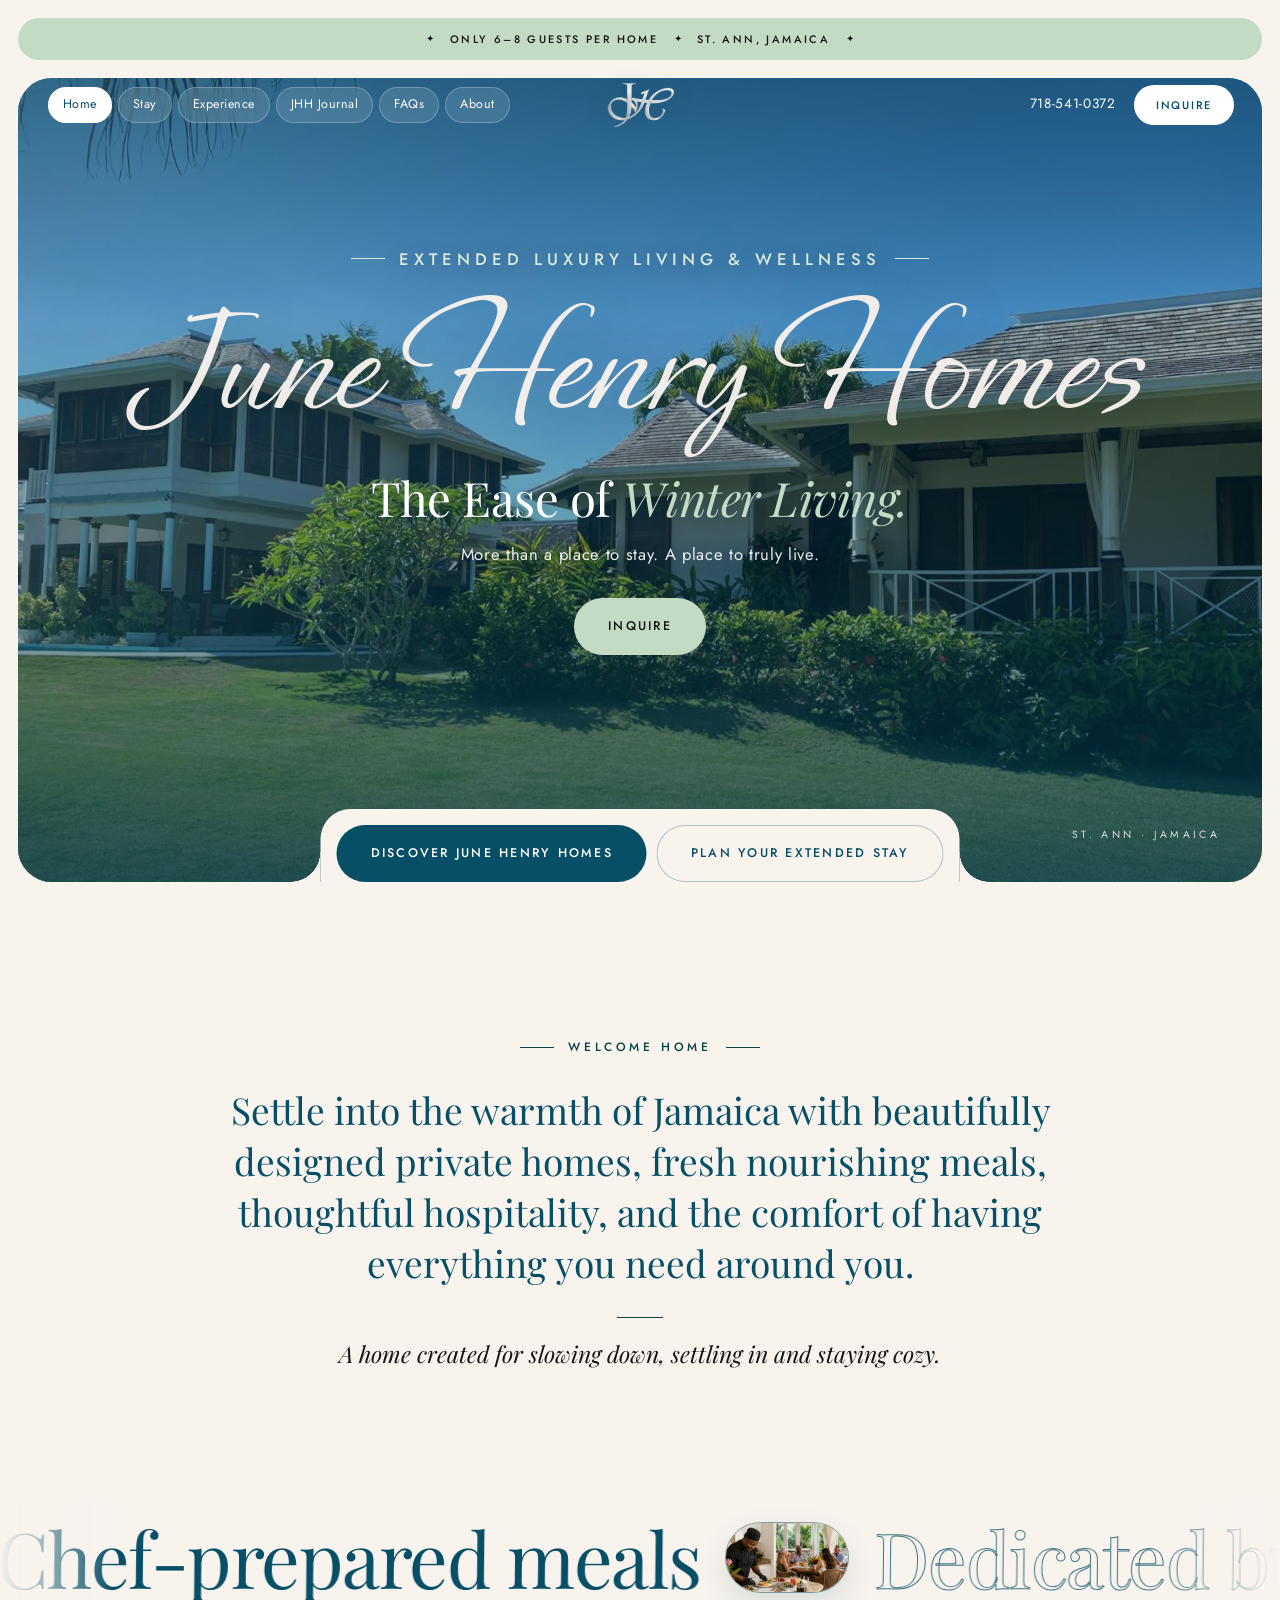
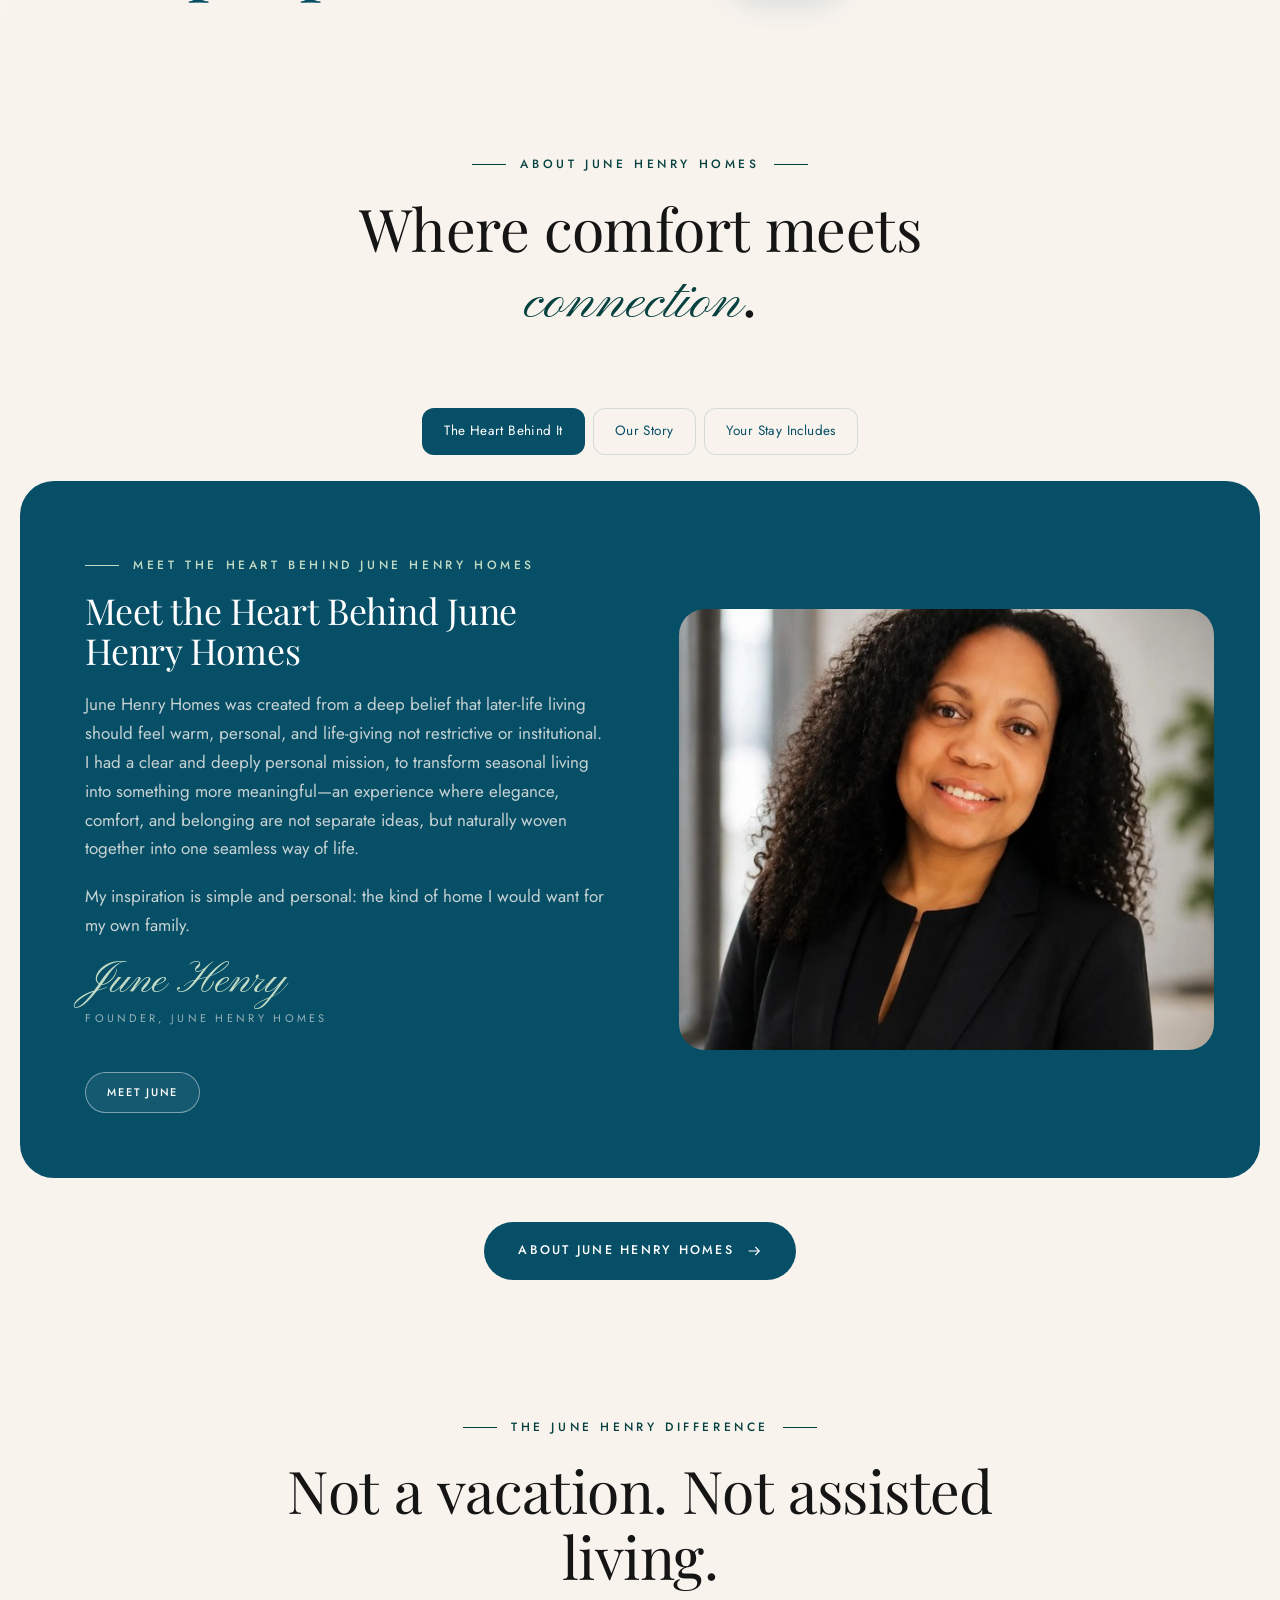
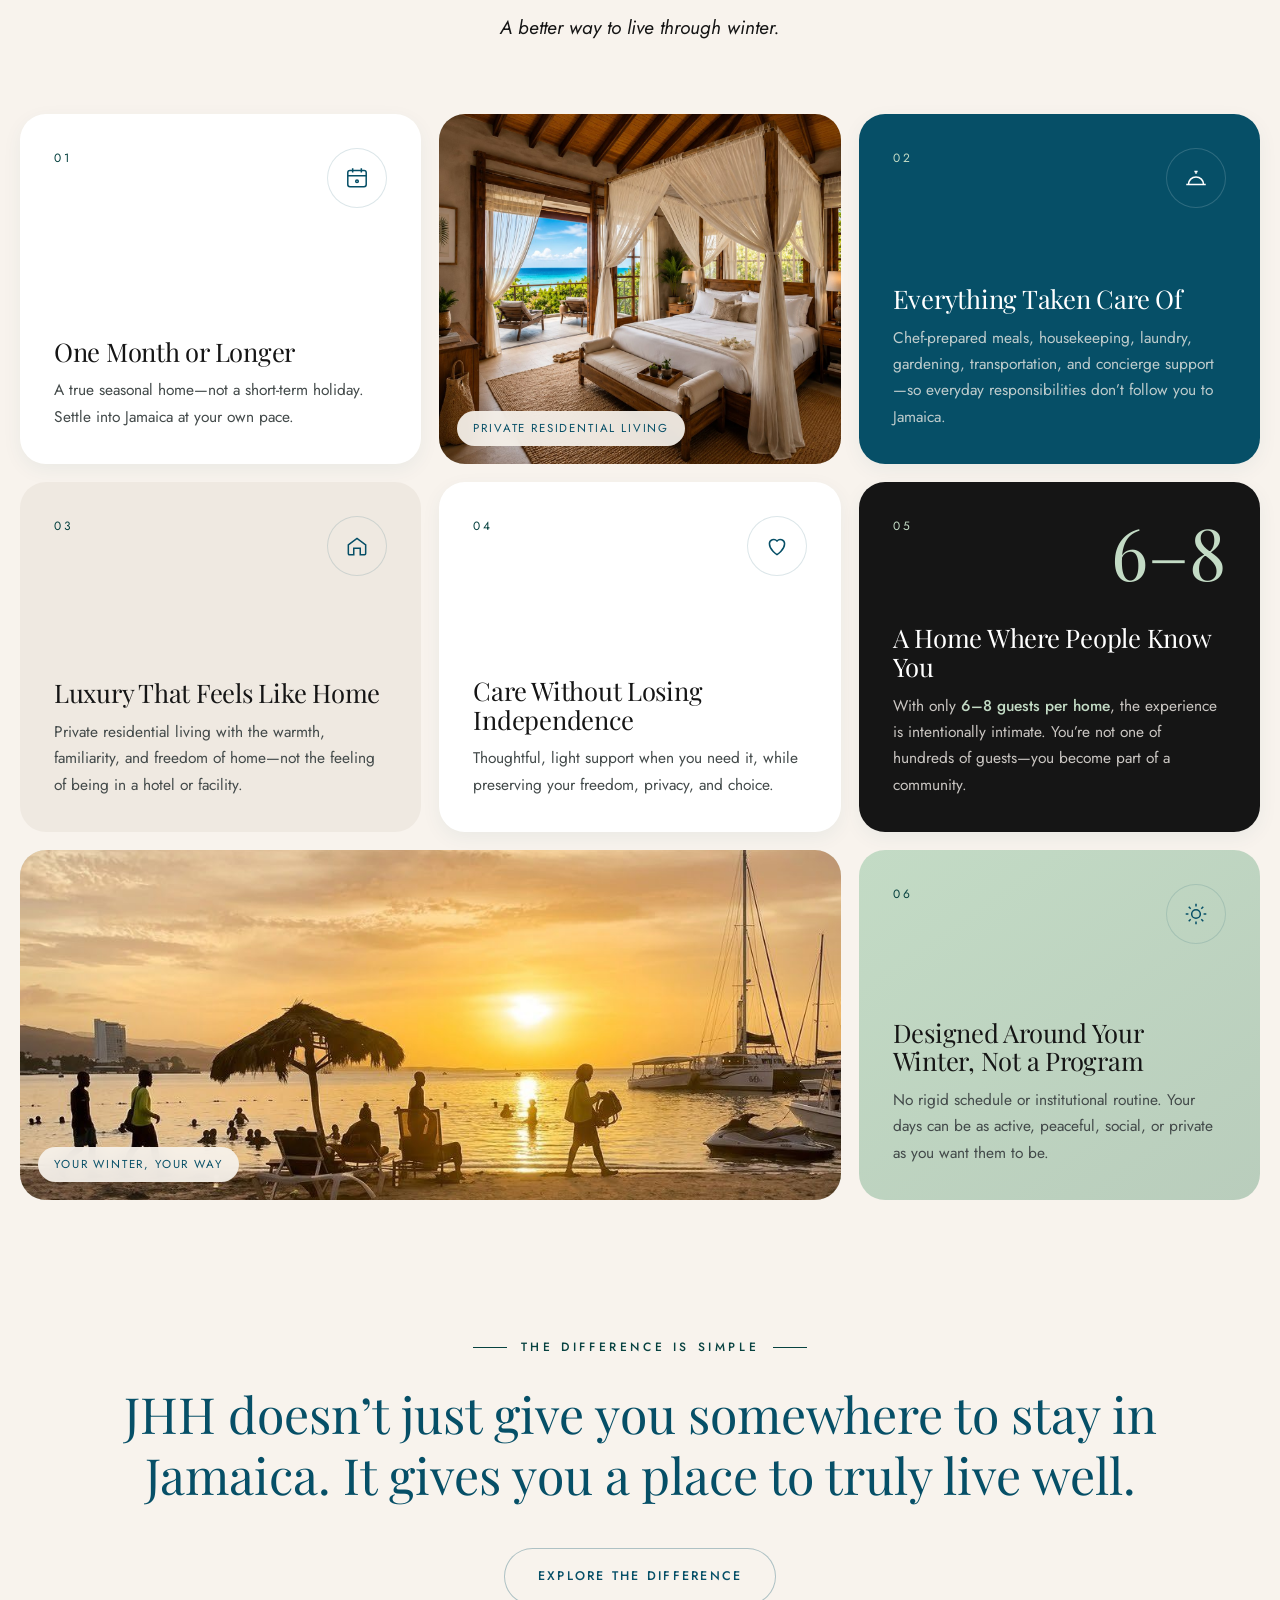
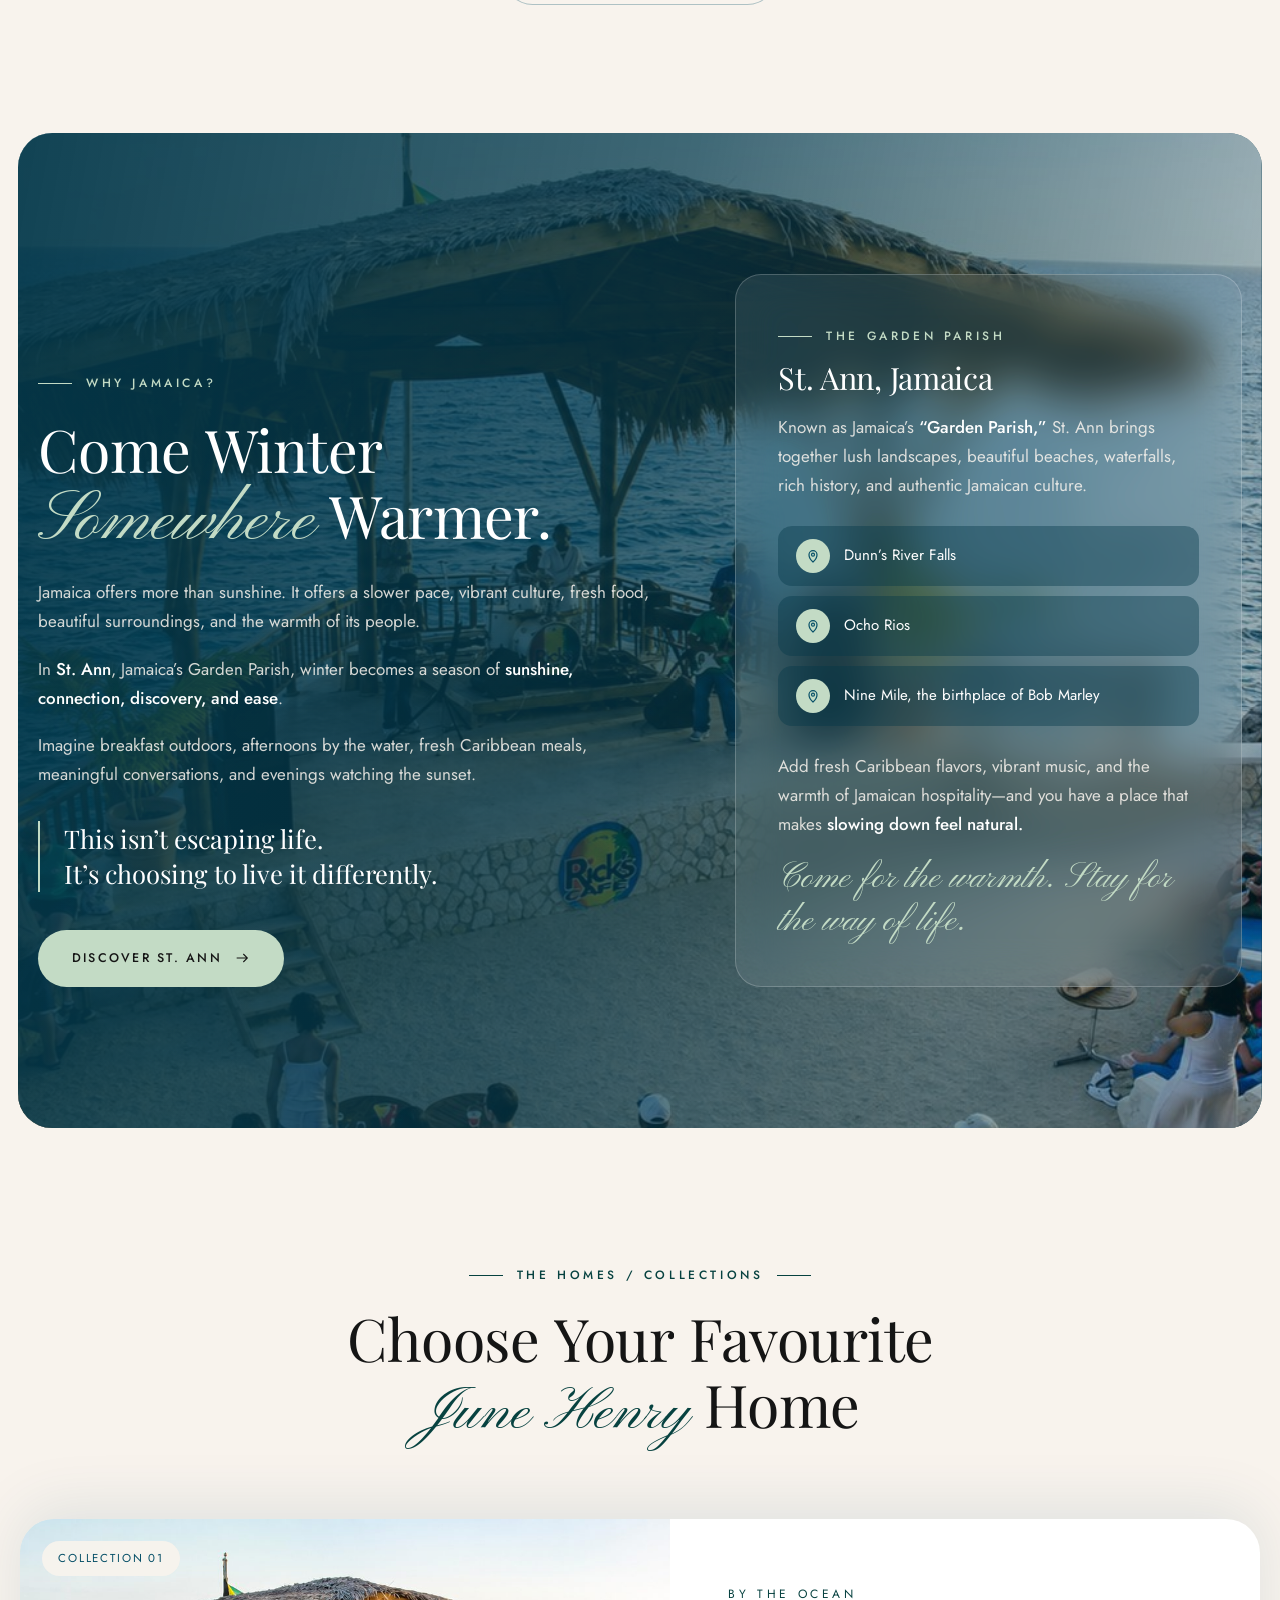
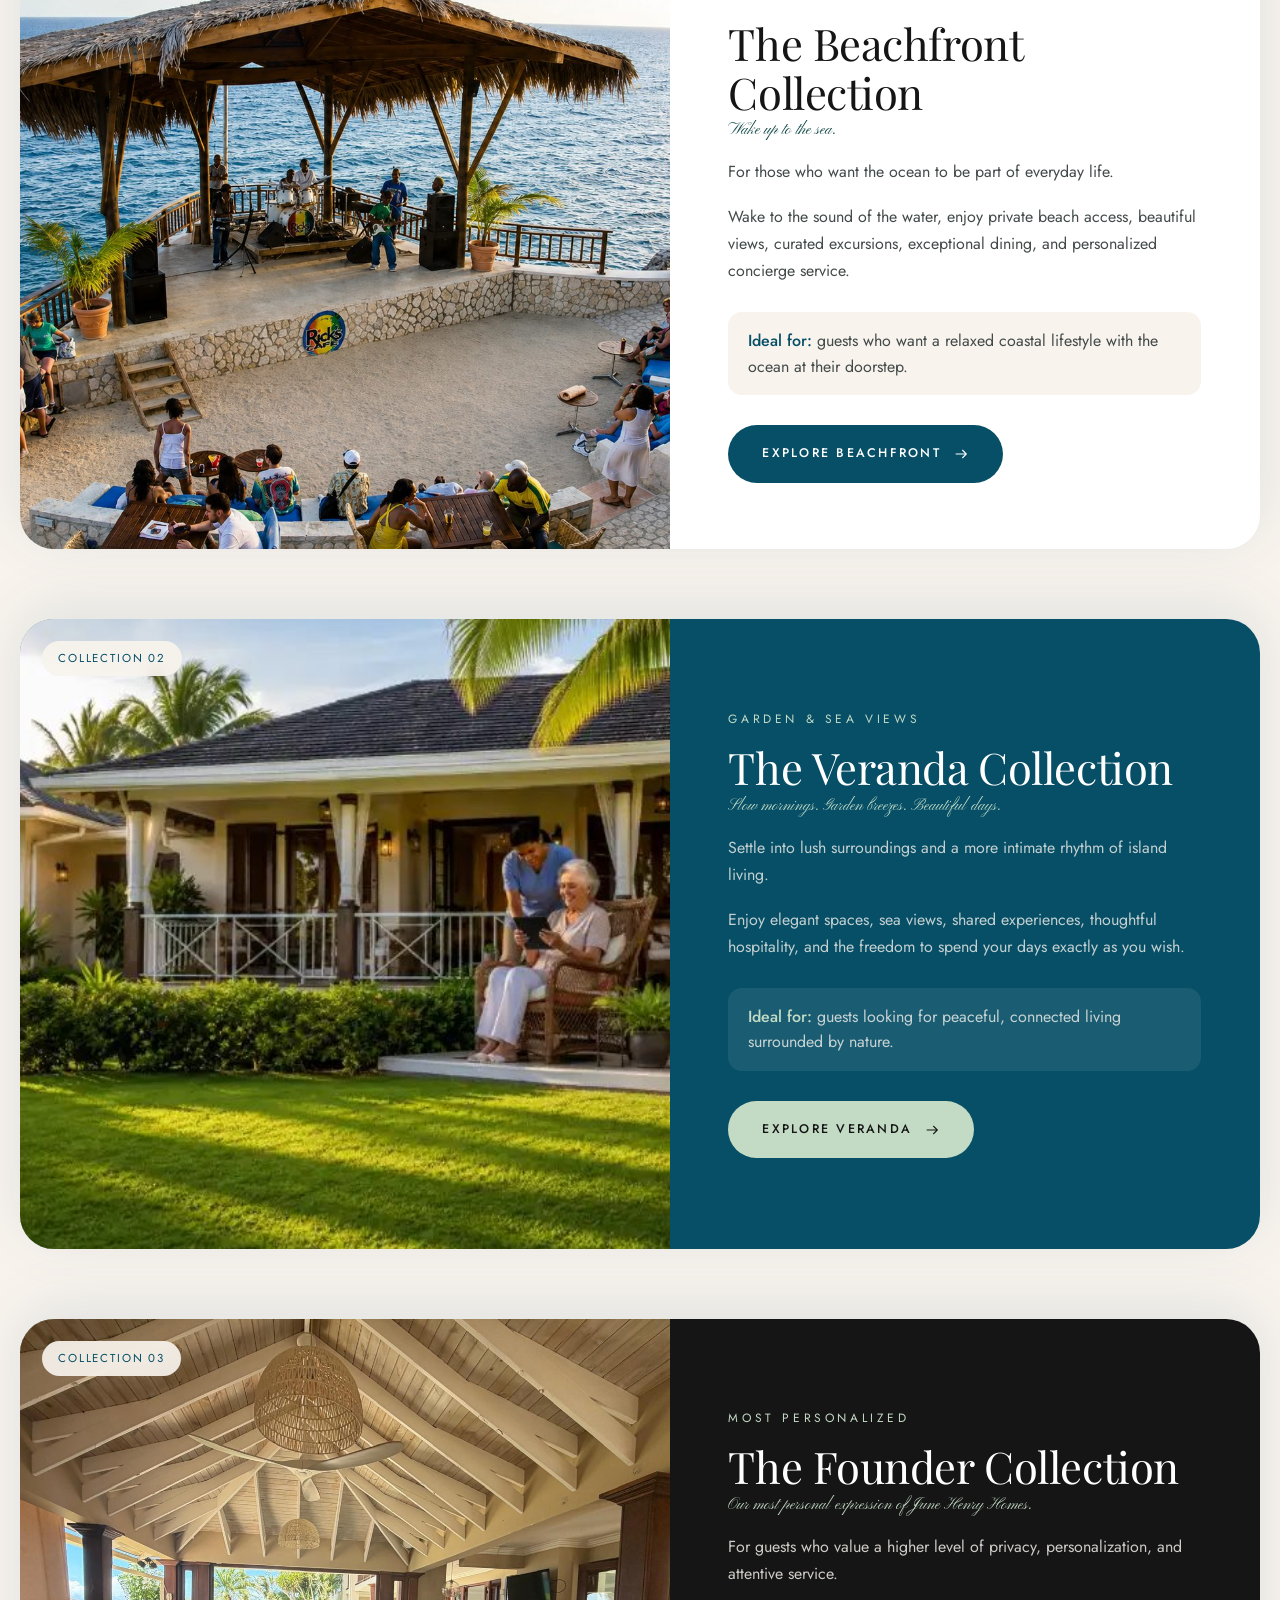
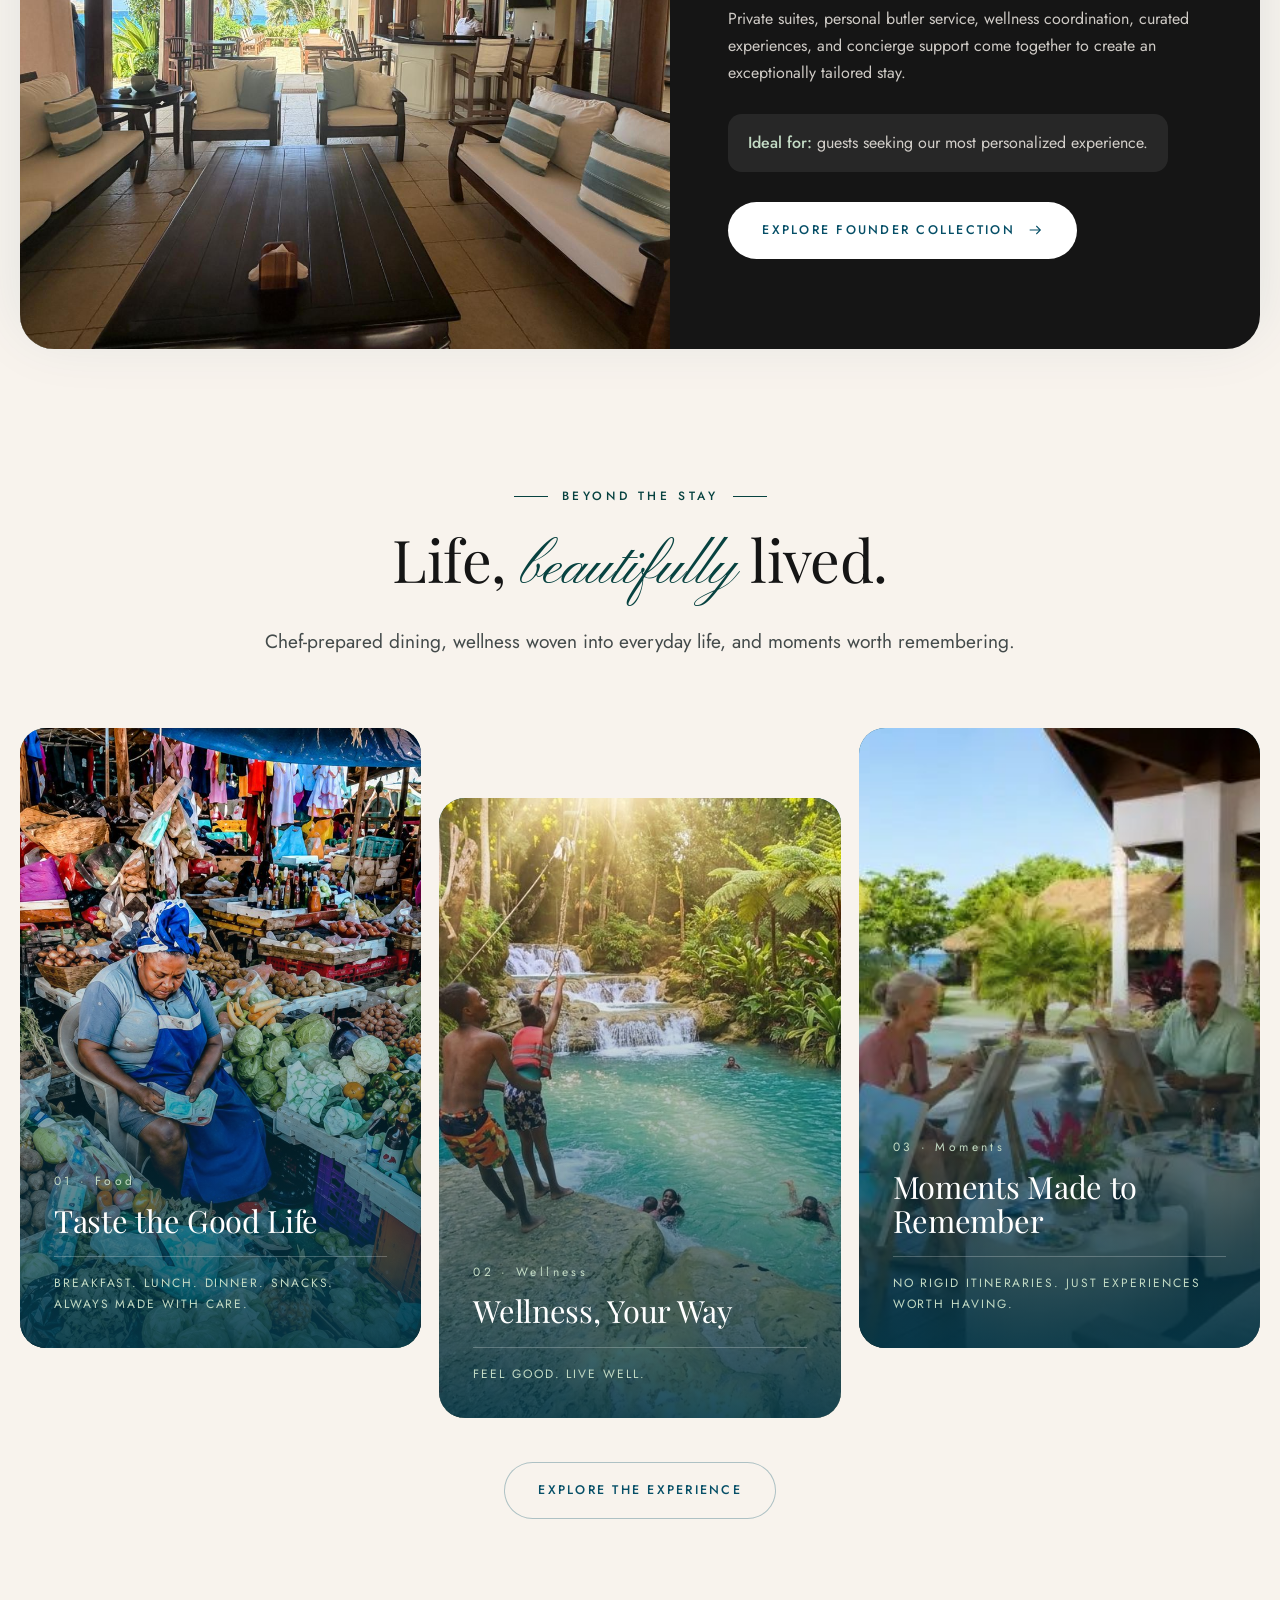
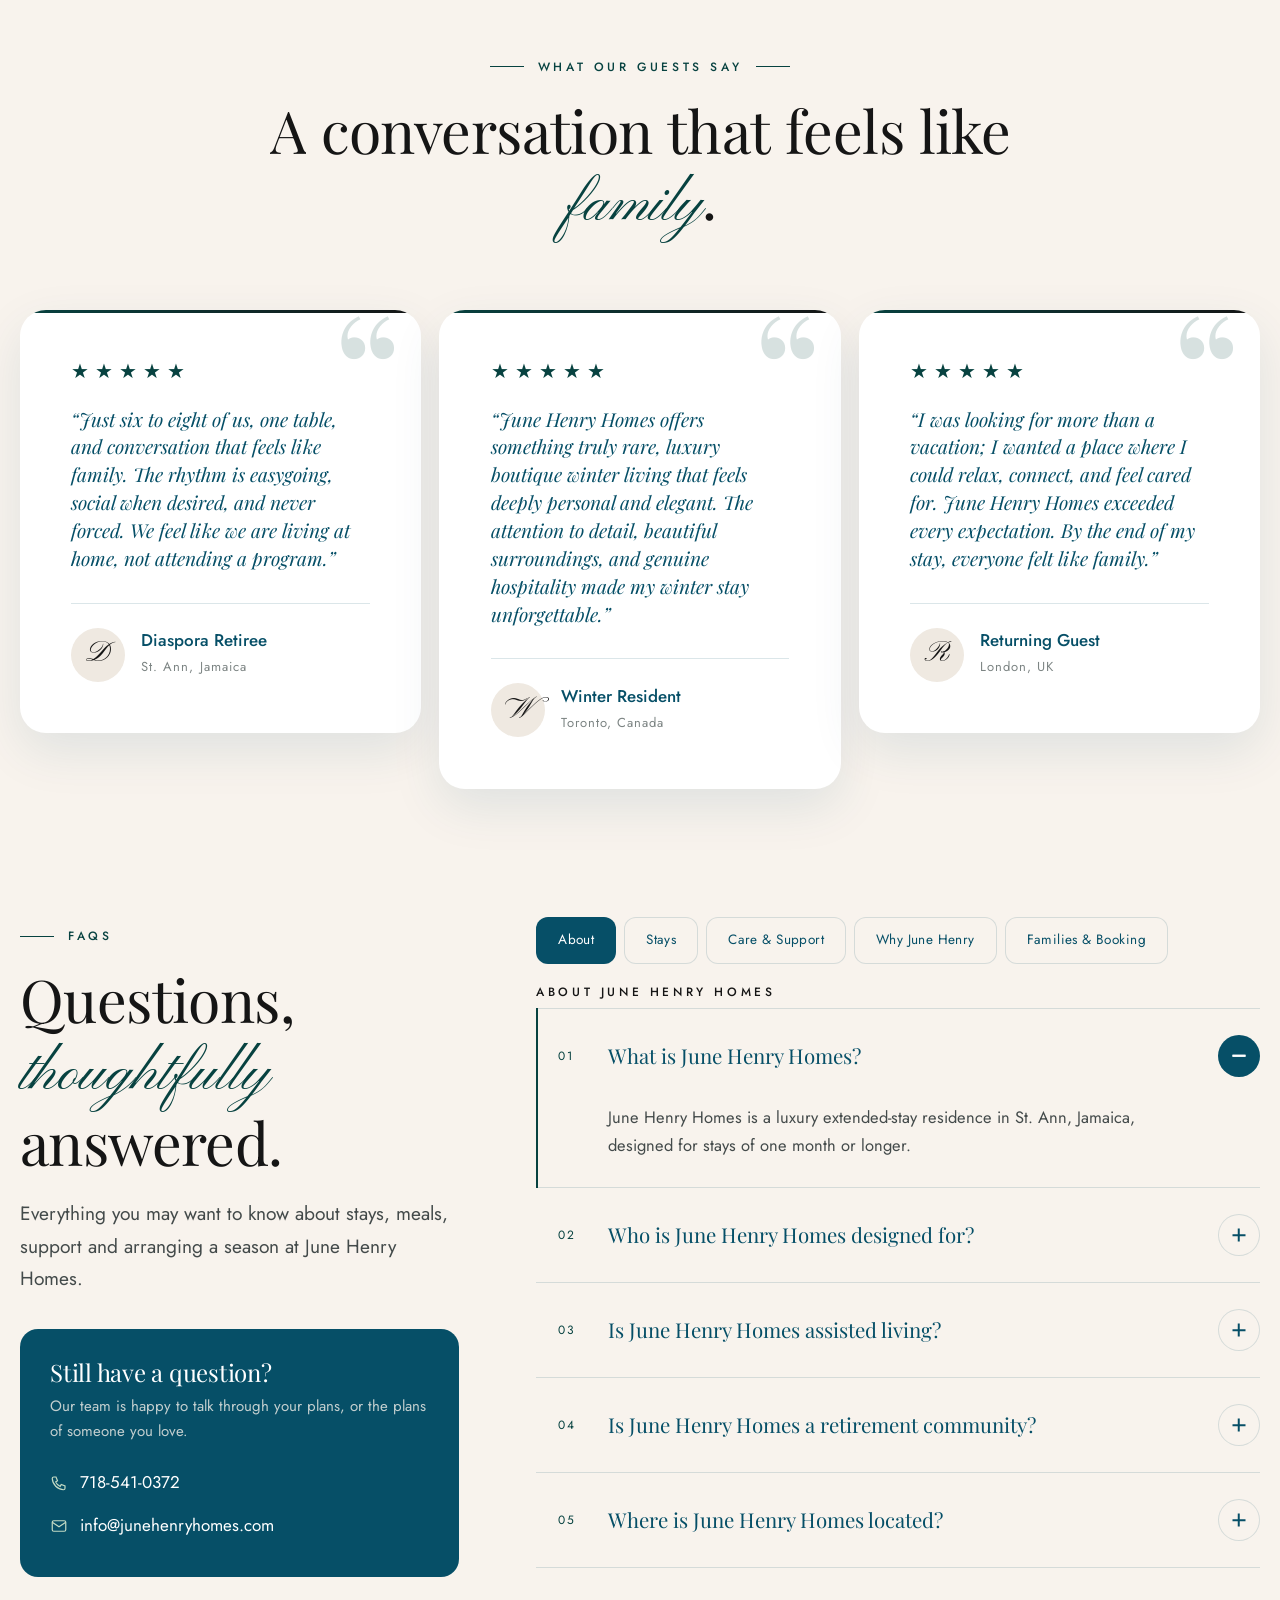
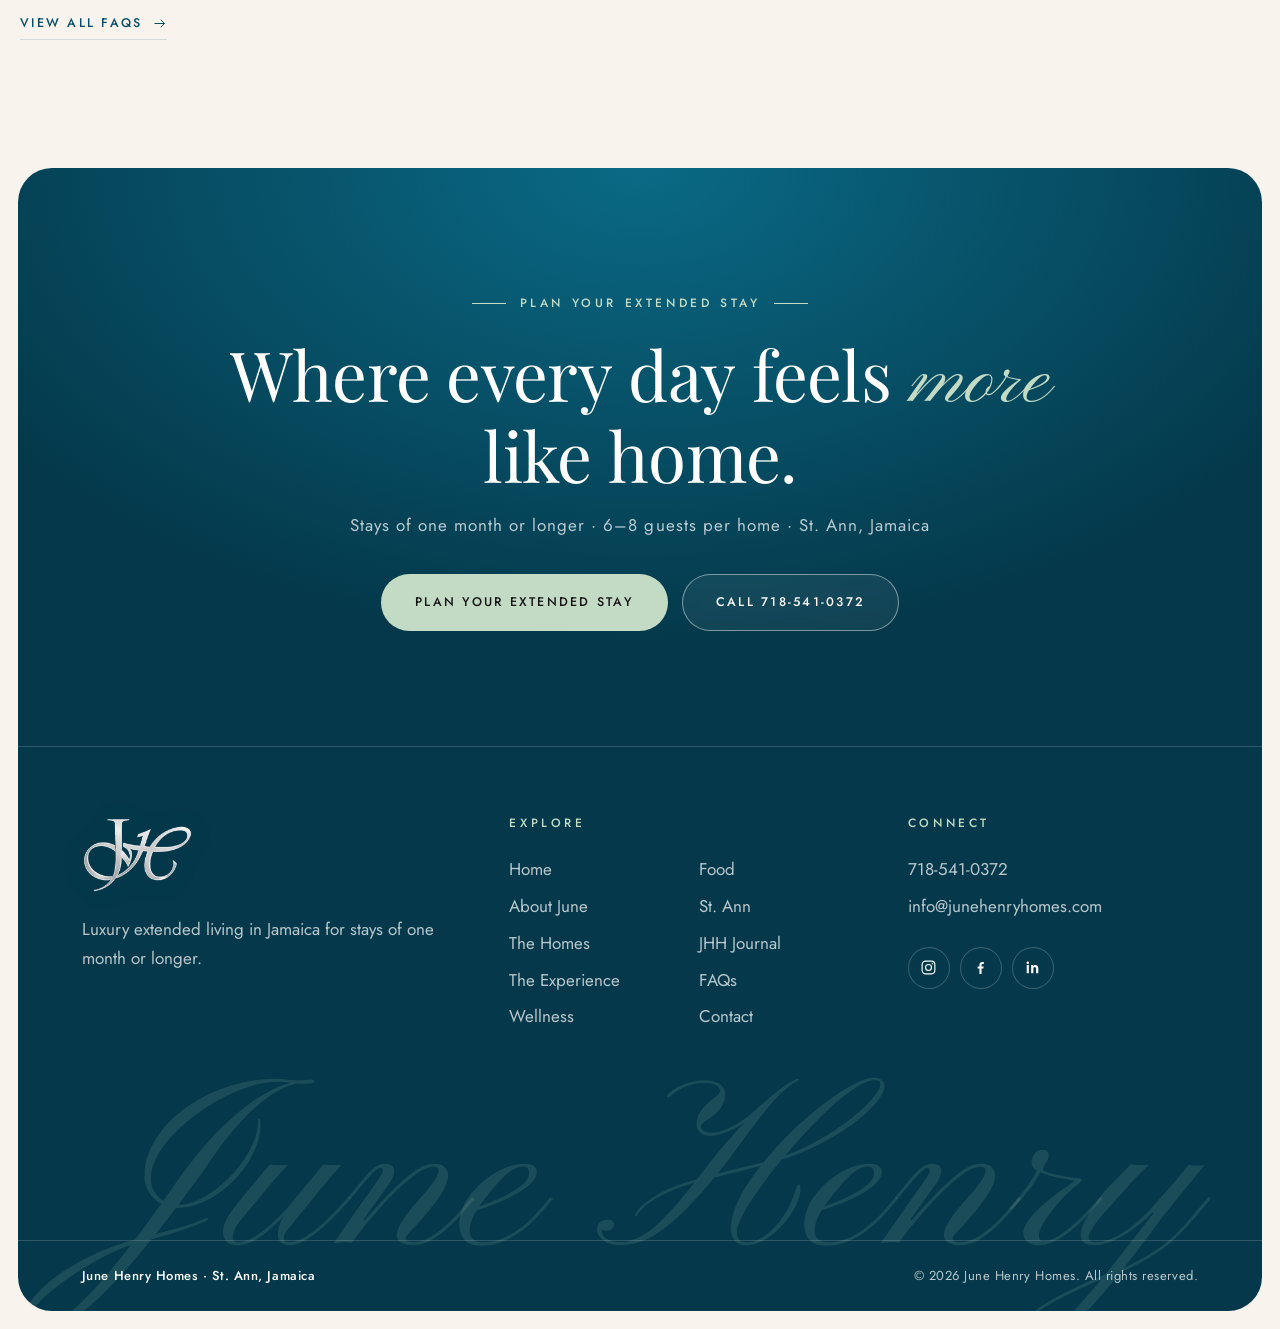
==== commit f8909083: "Use the client's own photos and copy, and apply the requested changes - Replace every stock photo wi" ====
--- a/index.html
+++ b/index.html
@@ -3,19 +3,18 @@
 <head>
   <meta charset="UTF-8">
   <meta name="viewport" content="width=device-width, initial-scale=1">
-  <title>June Henry Homes | Staffed Luxury Winter Homes for Seniors in St. Ann, Jamaica</title>
-  <meta name="description" content="Fully-staffed, small-group winter homes for active seniors and diaspora families. Chef, butler, housekeeper &amp; concierge included. 6–8 guests only. Book your season in St. Ann, Jamaica.">
+  <title>June Henry Homes | Luxury Winter Living &amp; Wellness, St. Ann Jamaica</title>
+  <meta name="description" content="Fully-staffed, small-group winter homes for active adults and diaspora families. Chef, butler, housekeeper &amp; concierge included. 6–8 guests only. Book your season in St. Ann, Jamaica.">
   <meta name="theme-color" content="#064F67">
   <meta property="og:type" content="website">
   <meta property="og:site_name" content="June Henry Homes">
-  <meta property="og:title" content="June Henry Homes | Staffed Luxury Winter Homes for Seniors in St. Ann, Jamaica">
-  <meta property="og:description" content="Fully-staffed, small-group winter homes for active seniors and diaspora families. Chef, butler, housekeeper &amp; concierge included. 6–8 guests only.">
-  <meta property="og:image" content="https://images.unsplash.com/photo-1582719508461-905c673771fd?auto=format&fit=crop&w=1200&q=80">
+  <meta property="og:title" content="June Henry Homes | Luxury Winter Living &amp; Wellness, St. Ann Jamaica">
+  <meta property="og:description" content="Fully-staffed, small-group winter homes for active adults and diaspora families. Chef, butler, housekeeper &amp; concierge included. 6–8 guests only.">
+  <meta property="og:image" content="https://junehenryhomes.com/wp-content/uploads/2026/09/3b496a7b-7bf1-4a71-8f4f-55d97e2f18b7.jpg">
   <link rel="icon" href="data:image/svg+xml,%3Csvg xmlns='http://www.w3.org/2000/svg' viewBox='0 0 64 64'%3E%3Crect width='64' height='64' rx='16' fill='%23064F67'/%3E%3Ctext x='50%25' y='60%25' text-anchor='middle' font-family='Georgia,serif' font-size='28' fill='%23074240'%3EJH%3C/text%3E%3C/svg%3E">
   <link rel="preconnect" href="https://fonts.googleapis.com">
   <link rel="preconnect" href="https://fonts.gstatic.com" crossorigin>
-  <link rel="preconnect" href="https://images.unsplash.com">
-  <link href="https://fonts.googleapis.com/css2?family=Jost:wght@300;400;500;600&family=Pinyon+Script&family=Playfair+Display:ital,wght@0,400;0,500;0,600;1,400;1,500&display=swap" rel="stylesheet">
+  <link href="https://fonts.googleapis.com/css2?family=Jost:wght@300;400;500;600&family=Pinyon+Script&family=Ephesis&family=Playfair+Display:ital,wght@0,400;0,500;0,600;1,400;1,500&display=swap" rel="stylesheet">
   <link rel="stylesheet" href="css/base.css">
   <link rel="stylesheet" href="css/sections.css">
   <script type="application/ld+json">
@@ -48,7 +47,7 @@
     <!-- ============ 1. HERO ============ -->
     <section class="hero" aria-label="Welcome to June Henry Homes">
       <div class="hero-media" data-parallax="0.12">
-        <img src="https://images.unsplash.com/photo-1582719508461-905c673771fd?auto=format&fit=crop&w=2200&q=80" alt="Sunlit wooden terrace and pool overlooking the Caribbean Sea" fetchpriority="high">
+        <img src="images/homes-lawn.jpg" alt="June Henry Homes residences seen from the garden" fetchpriority="high">
       </div>
       <div class="hero-content">
         <span class="eyebrow center light hero-anim" style="--d:.2s">Extended Luxury Living &amp; Wellness</span>
@@ -78,35 +77,35 @@
       <div class="ribbon-track" data-ribbon>
         <div class="ribbon-group">
           <span class="ribbon-word">Chef-prepared meals</span>
-          <span class="ribbon-pill"><img src="https://images.unsplash.com/photo-1577219491135-ce391730fb2c?auto=format&fit=crop&w=360&h=200&q=70" alt="" loading="lazy" decoding="async"></span>
+          <span class="ribbon-pill"><img src="images/chef-dining.jpg" alt="" loading="lazy" decoding="async"></span>
           <span class="ribbon-word is-outline">Dedicated butler</span>
-          <span class="ribbon-pill"><img src="https://images.unsplash.com/photo-1511795409834-ef04bbd61622?auto=format&fit=crop&w=360&h=200&q=70" alt="" loading="lazy" decoding="async"></span>
+          <span class="ribbon-pill"><img src="images/guests-painting.jpg" alt="" loading="lazy" decoding="async"></span>
           <span class="ribbon-word">Housekeeping &amp; laundry</span>
-          <span class="ribbon-pill"><img src="https://images.unsplash.com/photo-1505693416388-ac5ce068fe85?auto=format&fit=crop&w=360&h=200&q=70" alt="" loading="lazy" decoding="async"></span>
+          <span class="ribbon-pill"><img src="images/bedroom-seaview.jpg" alt="" loading="lazy" decoding="async"></span>
           <span class="ribbon-word is-outline">Personal concierge</span>
-          <span class="ribbon-pill"><img src="https://images.unsplash.com/photo-1506929562872-bb421503ef21?auto=format&fit=crop&w=360&h=200&q=70" alt="" loading="lazy" decoding="async"></span>
+          <span class="ribbon-pill"><img src="images/beach-gazebo.jpg" alt="" loading="lazy" decoding="async"></span>
           <span class="ribbon-word">6–8 guests per home</span>
-          <span class="ribbon-pill"><img src="https://images.unsplash.com/photo-1528605248644-14dd04022da1?auto=format&fit=crop&w=360&h=200&q=70" alt="" loading="lazy" decoding="async"></span>
+          <span class="ribbon-pill"><img src="images/fruit-event.jpg" alt="" loading="lazy" decoding="async"></span>
           <span class="ribbon-word is-outline">Stays of one month or longer</span>
-          <span class="ribbon-pill"><img src="https://images.unsplash.com/photo-1507525428034-b723cf961d3e?auto=format&fit=crop&w=360&h=200&q=70" alt="" loading="lazy" decoding="async"></span>
+          <span class="ribbon-pill"><img src="images/beach-sunset.jpg" alt="" loading="lazy" decoding="async"></span>
           <span class="ribbon-word">St. Ann, Jamaica</span>
-          <span class="ribbon-pill"><img src="https://images.unsplash.com/photo-1432405972618-c60b0225b8f9?auto=format&fit=crop&w=360&h=200&q=70" alt="" loading="lazy" decoding="async"></span>
+          <span class="ribbon-pill"><img src="images/dunns-river-falls.jpg" alt="" loading="lazy" decoding="async"></span>
         </div>
         <div class="ribbon-group">
           <span class="ribbon-word">Chef-prepared meals</span>
-          <span class="ribbon-pill"><img src="https://images.unsplash.com/photo-1577219491135-ce391730fb2c?auto=format&fit=crop&w=360&h=200&q=70" alt="" loading="lazy" decoding="async"></span>
+          <span class="ribbon-pill"><img src="images/chef-dining.jpg" alt="" loading="lazy" decoding="async"></span>
           <span class="ribbon-word is-outline">Dedicated butler</span>
-          <span class="ribbon-pill"><img src="https://images.unsplash.com/photo-1511795409834-ef04bbd61622?auto=format&fit=crop&w=360&h=200&q=70" alt="" loading="lazy" decoding="async"></span>
+          <span class="ribbon-pill"><img src="images/guests-painting.jpg" alt="" loading="lazy" decoding="async"></span>
           <span class="ribbon-word">Housekeeping &amp; laundry</span>
-          <span class="ribbon-pill"><img src="https://images.unsplash.com/photo-1505693416388-ac5ce068fe85?auto=format&fit=crop&w=360&h=200&q=70" alt="" loading="lazy" decoding="async"></span>
+          <span class="ribbon-pill"><img src="images/bedroom-seaview.jpg" alt="" loading="lazy" decoding="async"></span>
           <span class="ribbon-word is-outline">Personal concierge</span>
-          <span class="ribbon-pill"><img src="https://images.unsplash.com/photo-1506929562872-bb421503ef21?auto=format&fit=crop&w=360&h=200&q=70" alt="" loading="lazy" decoding="async"></span>
+          <span class="ribbon-pill"><img src="images/beach-gazebo.jpg" alt="" loading="lazy" decoding="async"></span>
           <span class="ribbon-word">6–8 guests per home</span>
-          <span class="ribbon-pill"><img src="https://images.unsplash.com/photo-1528605248644-14dd04022da1?auto=format&fit=crop&w=360&h=200&q=70" alt="" loading="lazy" decoding="async"></span>
+          <span class="ribbon-pill"><img src="images/fruit-event.jpg" alt="" loading="lazy" decoding="async"></span>
           <span class="ribbon-word is-outline">Stays of one month or longer</span>
-          <span class="ribbon-pill"><img src="https://images.unsplash.com/photo-1507525428034-b723cf961d3e?auto=format&fit=crop&w=360&h=200&q=70" alt="" loading="lazy" decoding="async"></span>
+          <span class="ribbon-pill"><img src="images/beach-sunset.jpg" alt="" loading="lazy" decoding="async"></span>
           <span class="ribbon-word">St. Ann, Jamaica</span>
-          <span class="ribbon-pill"><img src="https://images.unsplash.com/photo-1432405972618-c60b0225b8f9?auto=format&fit=crop&w=360&h=200&q=70" alt="" loading="lazy" decoding="async"></span>
+          <span class="ribbon-pill"><img src="images/dunns-river-falls.jpg" alt="" loading="lazy" decoding="async"></span>
         </div>
       </div>
     </div>
@@ -130,15 +129,15 @@
             <div class="about-panel">
               <div class="about-panel-body">
                 <span class="eyebrow">Meet the heart behind June Henry Homes</span>
-                <h3>This season of life should feel like coming home.</h3>
-                <p>June Henry Homes began with something deeply personal: <strong>the belief that this season of life should feel like coming home.</strong></p>
-                <p>With more than a decade in luxury hospitality, sales, event design, and client care, I’ve learned that true luxury is about far more than beautiful surroundings. <strong>It’s about how you feel.</strong> To feel welcomed. Seen. Remembered. Safe. And truly at ease.</p>
+                <h3>Meet the Heart Behind June Henry Homes</h3>
+                <p>June Henry Homes was created from a deep belief that later-life living should feel warm, personal, and life-giving not restrictive or institutional. I had a clear and deeply personal mission, to transform seasonal living into something more meaningful—an experience where elegance, comfort, and belonging are not separate ideas, but naturally woven together into one seamless way of life.</p>
+                <p>My inspiration is simple and personal: the kind of home I would want for my own family.</p>
                 <p class="signature">June Henry <small>Founder, June Henry Homes</small></p>
                 <div class="btn-row" style="margin-top:24px">
                   <a class="btn btn-ghost-light btn-sm" href="heart.html">Meet June</a>
                 </div>
               </div>
-              <div class="media"><img src="https://images.unsplash.com/photo-1590490360182-c33d57733427?auto=format&fit=crop&w=1200&q=80" alt="Warm, elegant guest suite with soft lamplight" loading="lazy"></div>
+              <div class="media"><img src="images/june-henry.jpg" alt="June Henry, founder of June Henry Homes" loading="lazy"></div>
             </div>
           </div>
 
@@ -146,11 +145,10 @@
             <div class="about-panel">
               <div class="about-panel-body">
                 <span class="eyebrow">Extended stays in Jamaica</span>
-                <h3>The comfort of home. The ease of a luxury retreat.</h3>
-                <p>June Henry Homes is designed for active adults seeking <strong>extended stays of one month or longer</strong> in the warmth of Jamaica. Enjoy the comfort of home with the elevated hospitality, wellness, and personalized support of a luxury retreat.</p>
-                <p>Whether you’re escaping winter, taking a break, or simply looking for a more effortless way to live, <strong>June Henry Homes lets you focus on what matters most: rest, connection, and enjoying life.</strong></p>
-              </div>
-              <div class="media"><img src="https://images.unsplash.com/photo-1566073771259-6a8506099945?auto=format&fit=crop&w=1200&q=80" alt="Tropical residence with a private pool and shaded lounge terrace" loading="lazy"></div>
+                <h3>Elevated winter living where luxury meets the comfort of home!</h3>
+                <p>June Henry Homes is designed for active adults who desire extended stays of one month or longer, the ease of elevated hospitality, wellness, lifestyle services and light support during the winter season in a warm climate environment that promotes vitality, rest and connection. Whether you’re seeking a seasonal retreat, a respite from home maintenance, or simply a more effortless way to enjoy the winter months, June Henry Homes provides exceptional hospitality, comfort, and care allowing you to focus on what matters most. Our homes are fully staffed and offers the comfort of home paired with the personalized service of a luxury retreat.</p>
+              </div>
+              <div class="media"><img src="images/home-entrance.jpg" alt="Entrance to a June Henry Homes residence" loading="lazy"></div>
             </div>
           </div>
 
@@ -160,14 +158,13 @@
                 <span class="eyebrow">Everything taken care of</span>
                 <h3>Your stay includes</h3>
                 <ul class="check-list on-dark">
-                  <li>Daily chef-prepared breakfast, lunch, dinner &amp; snacks</li>
-                  <li>Dedicated chef, butler, housekeeper, laundress &amp; gardener</li>
-                  <li>Personalized concierge for activities, appointments &amp; transportation</li>
-                  <li>A secure, private, fully staffed home</li>
-                  <li>Wellness, connection &amp; thoughtful support throughout your stay</li>
+                  <li>Chef-curated meals served daily including breakfast, lunch, dinner, and thoughtfully prepared snacks.</li>
+                  <li>A dedicated chef, butler, housekeeper, laundress, and gardener to attend to every detail.</li>
+                  <li>Personalized concierge services to arrange activities, appointments, transportation, and special requests.</li>
+                  <li>A secure, private environment where you can relax with complete peace of mind.</li>
                 </ul>
               </div>
-              <div class="media"><img src="https://images.unsplash.com/photo-1559339352-11d035aa65de?auto=format&fit=crop&w=1200&q=80" alt="Open-air dining terrace set for lunch overlooking the sea" loading="lazy"></div>
+              <div class="media"><img src="images/chef-dining.jpg" alt="The chef serving guests at the table" loading="lazy"></div>
             </div>
           </div>
         </div>
@@ -197,7 +194,7 @@
           </article>
 
           <div class="bento-media reveal" style="--d:.08s">
-            <img src="https://images.unsplash.com/photo-1602002418082-a4443e081dd1?auto=format&fit=crop&w=1000&q=80" alt="Bright living room opening onto a terrace and the sea" loading="lazy">
+            <img src="images/bedroom-seaview.jpg" alt="Bedroom with a sea view at June Henry Homes" loading="lazy">
             <span class="chip">Private residential living</span>
           </div>
 
@@ -234,7 +231,7 @@
           </article>
 
           <div class="bento-media span-2 reveal">
-            <img src="https://images.unsplash.com/photo-1507525428034-b723cf961d3e?auto=format&fit=crop&w=1600&q=80" alt="Soft sunrise over a quiet Caribbean shoreline" loading="lazy">
+            <img src="images/beach-sunset.jpg" alt="Sunset over the beach in St. Ann, Jamaica" loading="lazy">
             <span class="chip">Your winter, your way</span>
           </div>
 
@@ -258,7 +255,7 @@
     <!-- ============ 5. WHY JAMAICA ============ -->
     <section class="jamaica" id="why-jamaica" aria-labelledby="jamaica-title">
       <div class="jamaica-bg" data-parallax="0.1">
-        <img src="https://images.unsplash.com/photo-1506929562872-bb421503ef21?auto=format&fit=crop&w=2000&q=75" alt="" loading="lazy">
+        <img src="images/beach-gazebo.jpg" alt="" loading="lazy">
       </div>
       <div class="container jamaica-grid">
         <div>
@@ -299,7 +296,7 @@
         <div class="stack">
           <article class="stack-card" style="--i:0">
             <div class="stack-media">
-              <img src="https://images.unsplash.com/photo-1499793983690-e29da59ef1c2?auto=format&fit=crop&w=1400&q=80" alt="Beach house on white sand beside calm turquoise water" loading="lazy">
+              <img src="images/beach-gazebo.jpg" alt="Beachfront gazebo overlooking the sea in St. Ann" loading="lazy">
               <span class="chip">Collection 01</span>
             </div>
             <div class="stack-body">
@@ -315,7 +312,7 @@
 
           <article class="stack-card is-navy" style="--i:1">
             <div class="stack-media">
-              <img src="https://images.unsplash.com/photo-1520250497591-112f2f40a3f4?auto=format&fit=crop&w=1400&q=80" alt="Pool surrounded by lush tropical gardens and green hills" loading="lazy">
+              <img src="images/home-veranda.jpg" alt="A June Henry Homes residence with its veranda and lawn" loading="lazy">
               <span class="chip">Collection 02</span>
             </div>
             <div class="stack-body">
@@ -331,7 +328,7 @@
 
           <article class="stack-card is-burgundy" style="--i:2">
             <div class="stack-media">
-              <img src="https://images.unsplash.com/photo-1571003123894-1f0594d2b5d9?auto=format&fit=crop&w=1400&q=80" alt="Private poolside cabanas glowing at dusk" loading="lazy">
+              <img src="images/interior-living.jpg" alt="Open living room inside a June Henry Homes residence" loading="lazy">
               <span class="chip">Collection 03</span>
             </div>
             <div class="stack-body">
@@ -359,7 +356,7 @@
 
         <div class="beyond-grid">
           <article class="beyond-card reveal">
-            <img src="https://images.unsplash.com/photo-1414235077428-338989a2e8c0?auto=format&fit=crop&w=1000&q=80" alt="Chef-prepared plate served at a candlelit dinner table" loading="lazy">
+            <img src="images/market-produce.jpg" alt="Fresh produce at a Jamaican market" loading="lazy">
             <div class="beyond-body">
               <span class="num">01 · Food</span>
               <h3>Taste the Good Life</h3>
@@ -370,7 +367,7 @@
           </article>
 
           <article class="beyond-card reveal" style="--d:.12s">
-            <img src="https://images.unsplash.com/photo-1544367567-0f2fcb009e0b?auto=format&fit=crop&w=1000&q=80" alt="Guest stretching at sunrise by the water" loading="lazy">
+            <img src="images/river-swimming.jpg" alt="Guests swimming in a river pool in Jamaica" loading="lazy">
             <div class="beyond-body">
               <span class="num">02 · Wellness</span>
               <h3>Wellness, Your Way</h3>
@@ -381,7 +378,7 @@
           </article>
 
           <article class="beyond-card reveal" style="--d:.24s">
-            <img src="https://images.unsplash.com/photo-1511795409834-ef04bbd61622?auto=format&fit=crop&w=1000&q=80" alt="Long table set with flowers and glassware for a shared dinner" loading="lazy">
+            <img src="images/guests-painting.jpg" alt="Guests painting together beside the pool" loading="lazy">
             <div class="beyond-body">
               <span class="num">03 · Moments</span>
               <h3>Moments Made to Remember</h3>
--- a/css/base.css
+++ b/css/base.css
@@ -21,6 +21,7 @@
 
   --f-display: 'Playfair Display', Georgia, 'Times New Roman', serif;
   --f-script: 'Pinyon Script', 'Snell Roundhand', 'Apple Chancery', cursive;
+  --f-hero-script: 'Ephesis', 'Snell Roundhand', cursive;
   --f-body: 'Jost', 'Helvetica Neue', Arial, sans-serif;
 
   --radius-xl: 34px;
--- a/css/sections.css
+++ b/css/sections.css
@@ -29,7 +29,7 @@
   text-align: center; padding: 120px 24px 180px;
 }
 .hero-script {
-  font-family: var(--f-script); font-size: clamp(36px, 11.2vw, 205px); line-height: 0.9; white-space: nowrap;
+  font-family: var(--f-hero-script); font-size: clamp(38px, 12.6vw, 230px); line-height: 0.9; white-space: nowrap;
   color: rgba(248, 243, 237, 0.96); text-shadow: 0 10px 60px rgba(4, 56, 74, 0.4); margin: 22px 0 clamp(14px, 2.4vw, 34px); padding: 0 0.18em;
 }
 .hero h1 { color: #fff; font-size: clamp(30px, 3.7vw, 56px); }
@@ -372,3 +372,6 @@
 .testimonial-grid .testimonial-card blockquote { font-size: clamp(19px, 1.5vw, 22px); line-height: 1.45; }
 .testimonial-grid .testimonial-card::before { font-size: 170px; top: -26px; right: 18px; }
 @media (max-width: 1000px) { .testimonial-grid { grid-template-columns: 1fr; max-width: 640px; margin-inline: auto; } }
+
+/* Hero headings use the script face without the curled capitals */
+.hero .script, .page-hero .script { font-family: var(--f-hero-script); }
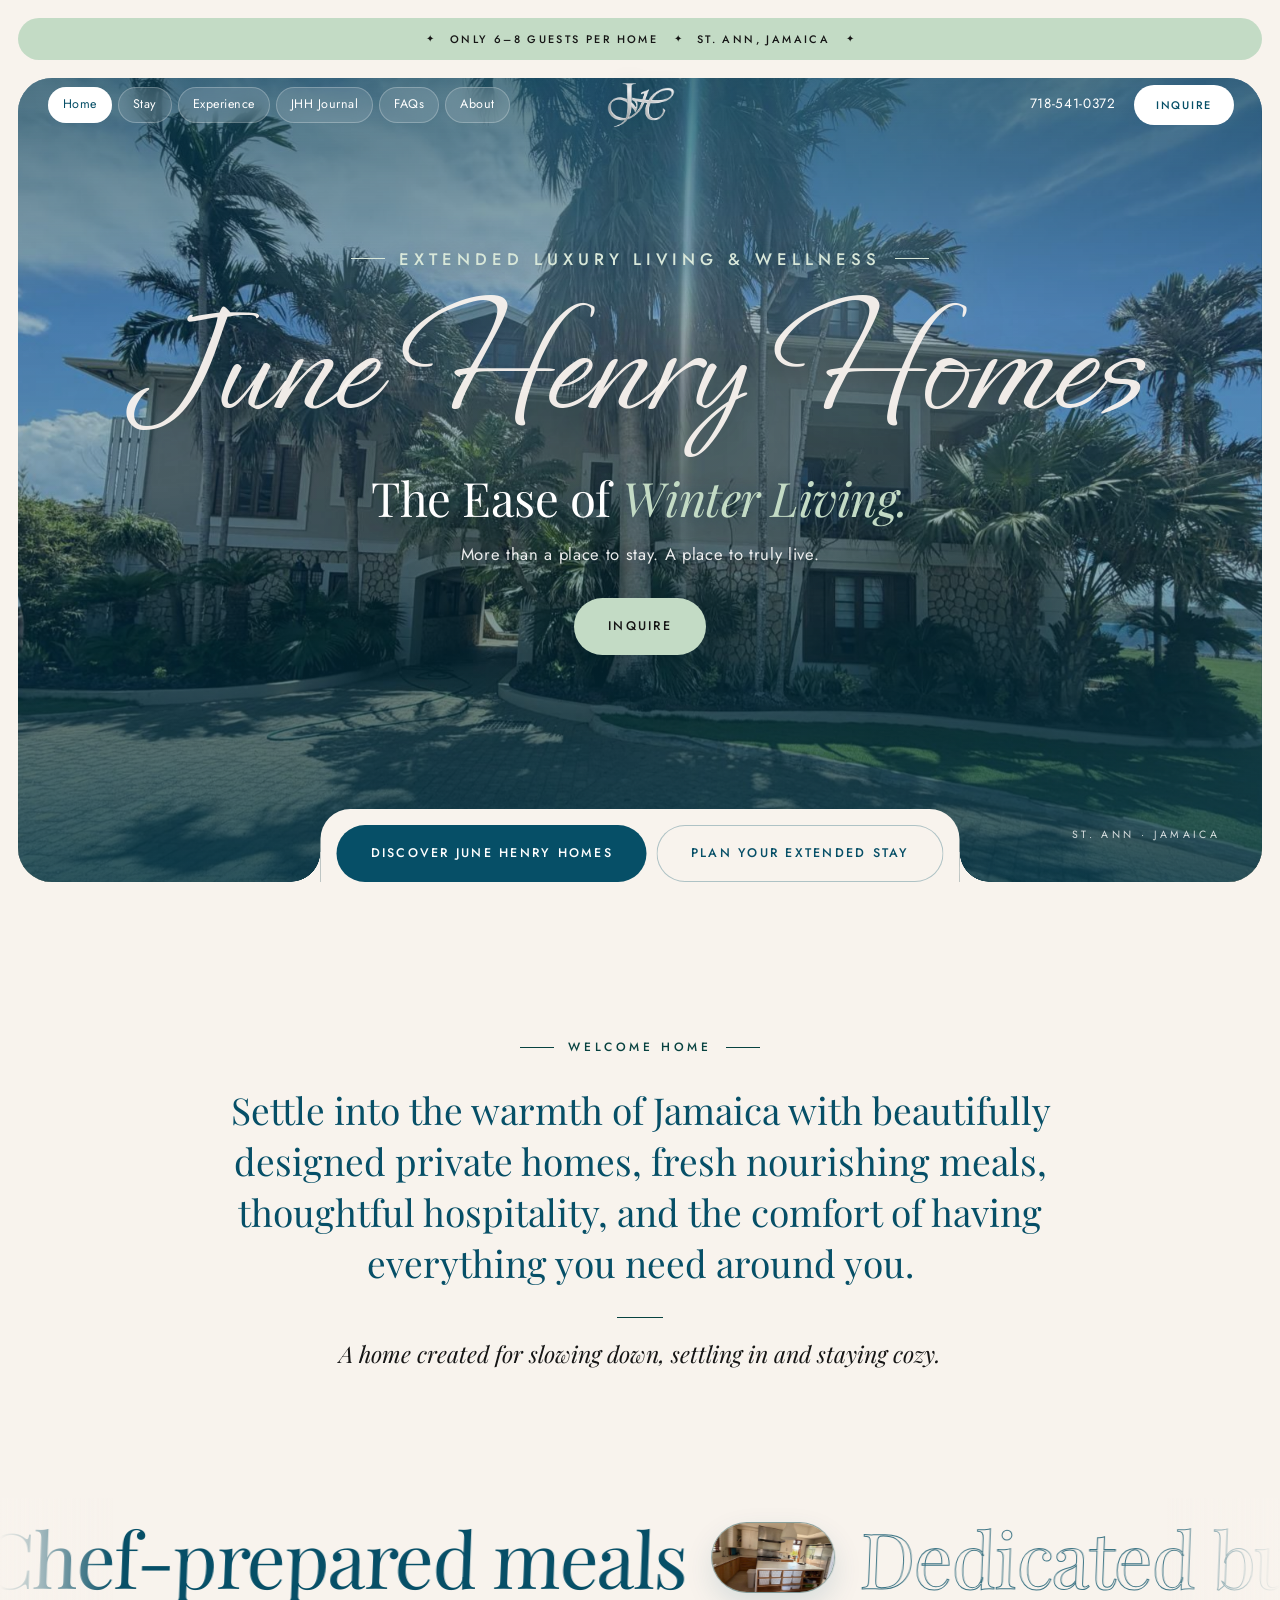
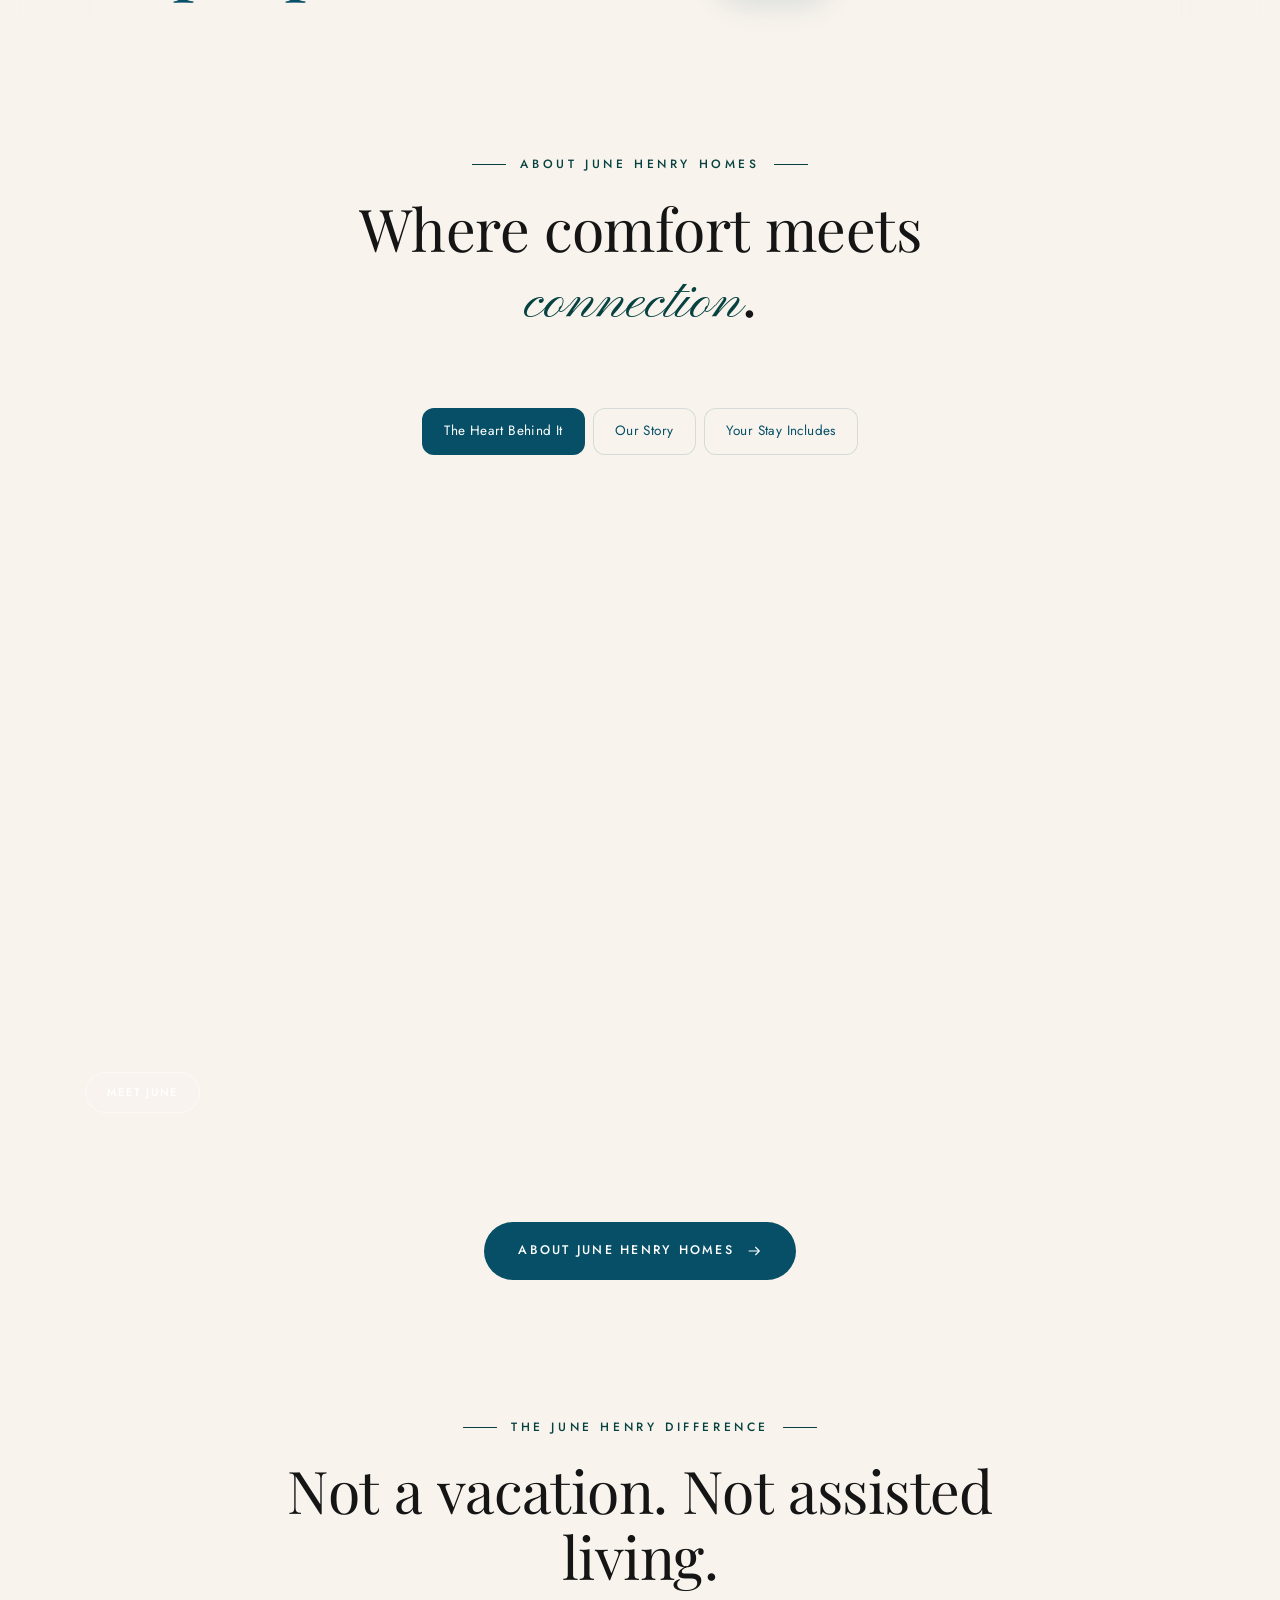
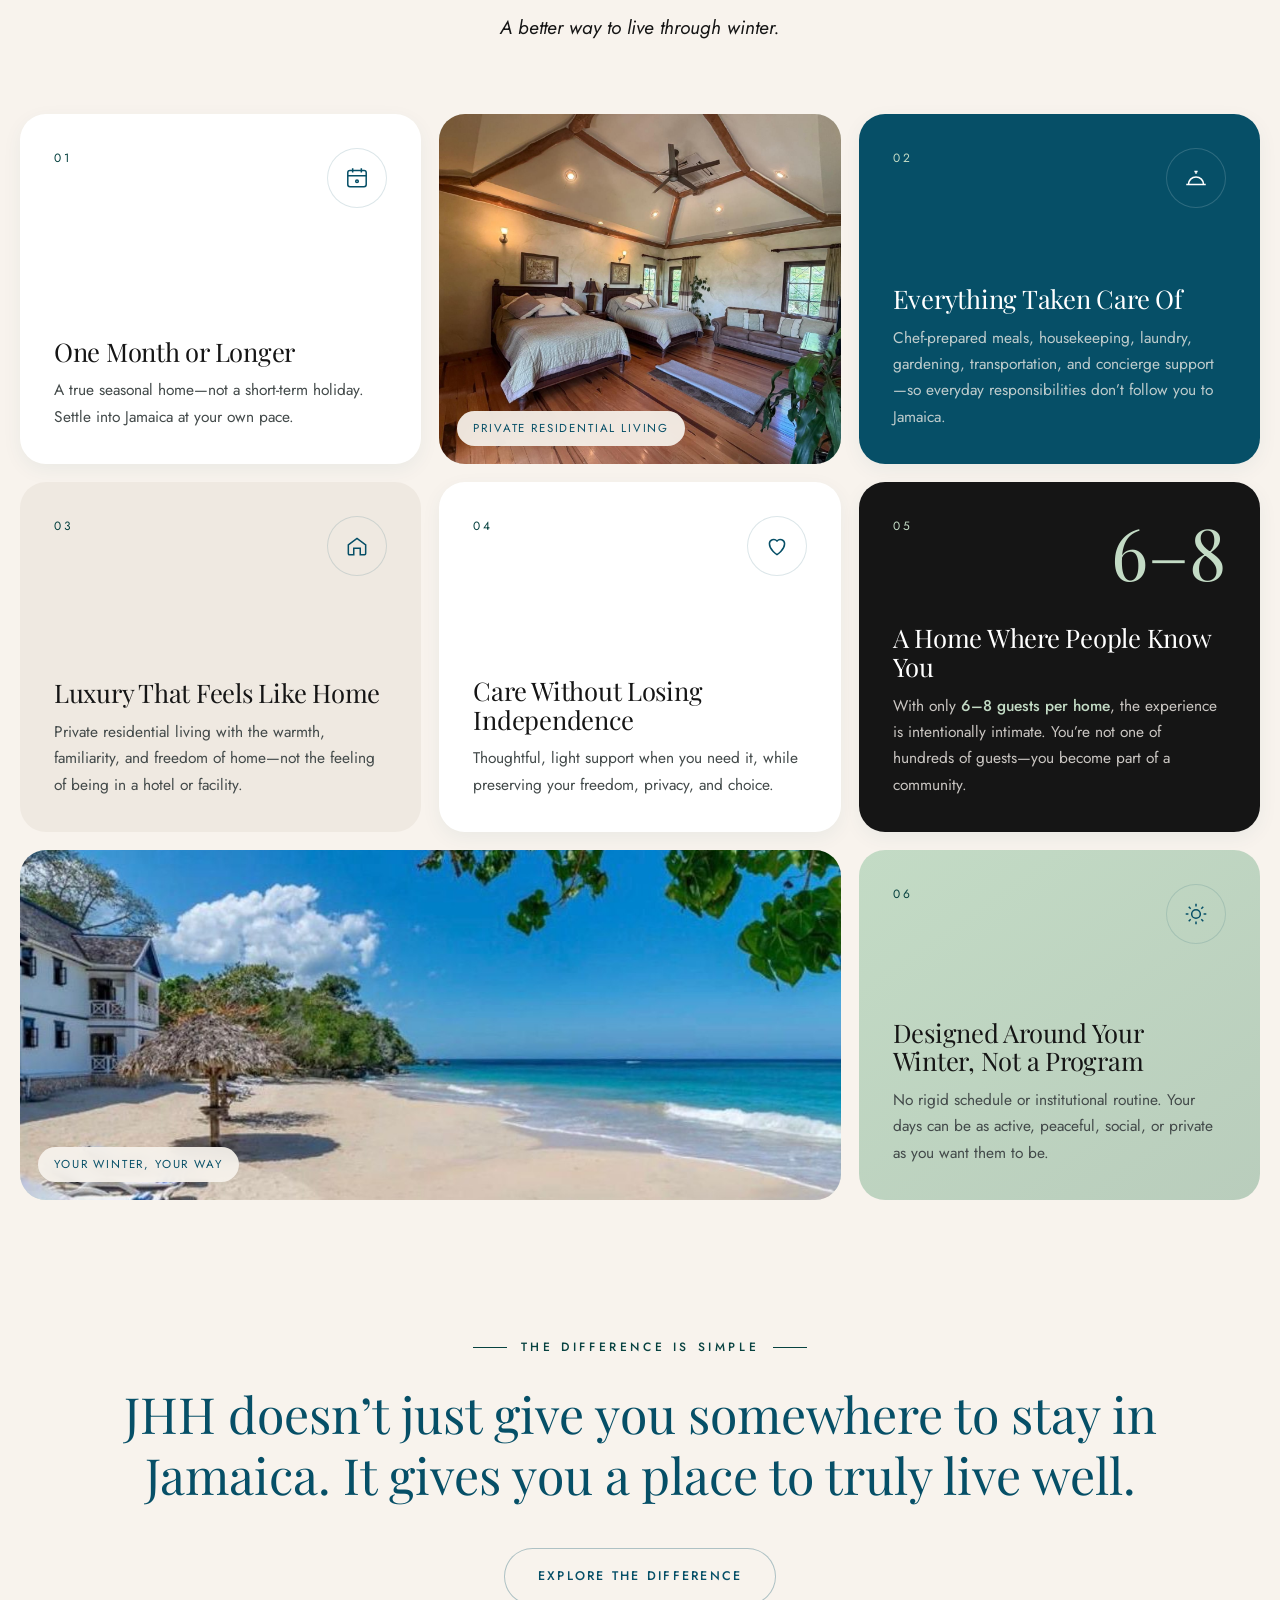
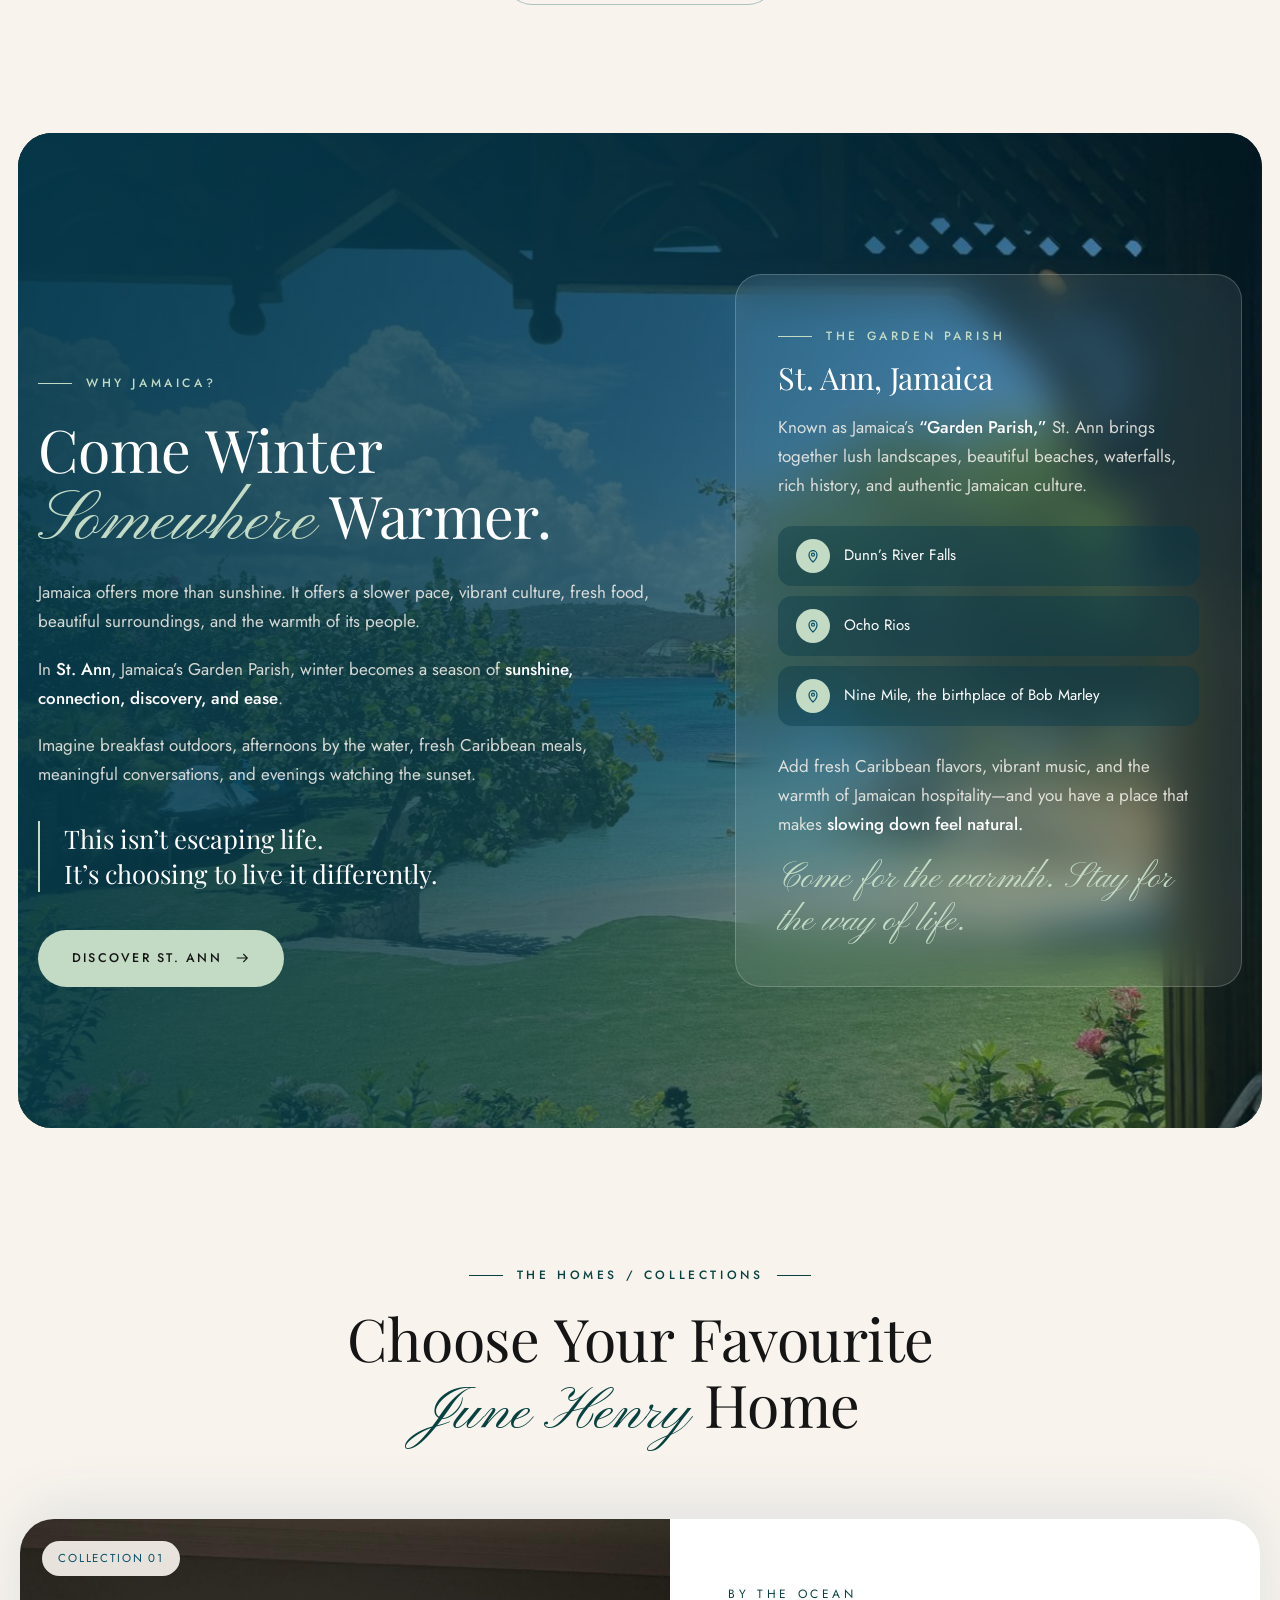
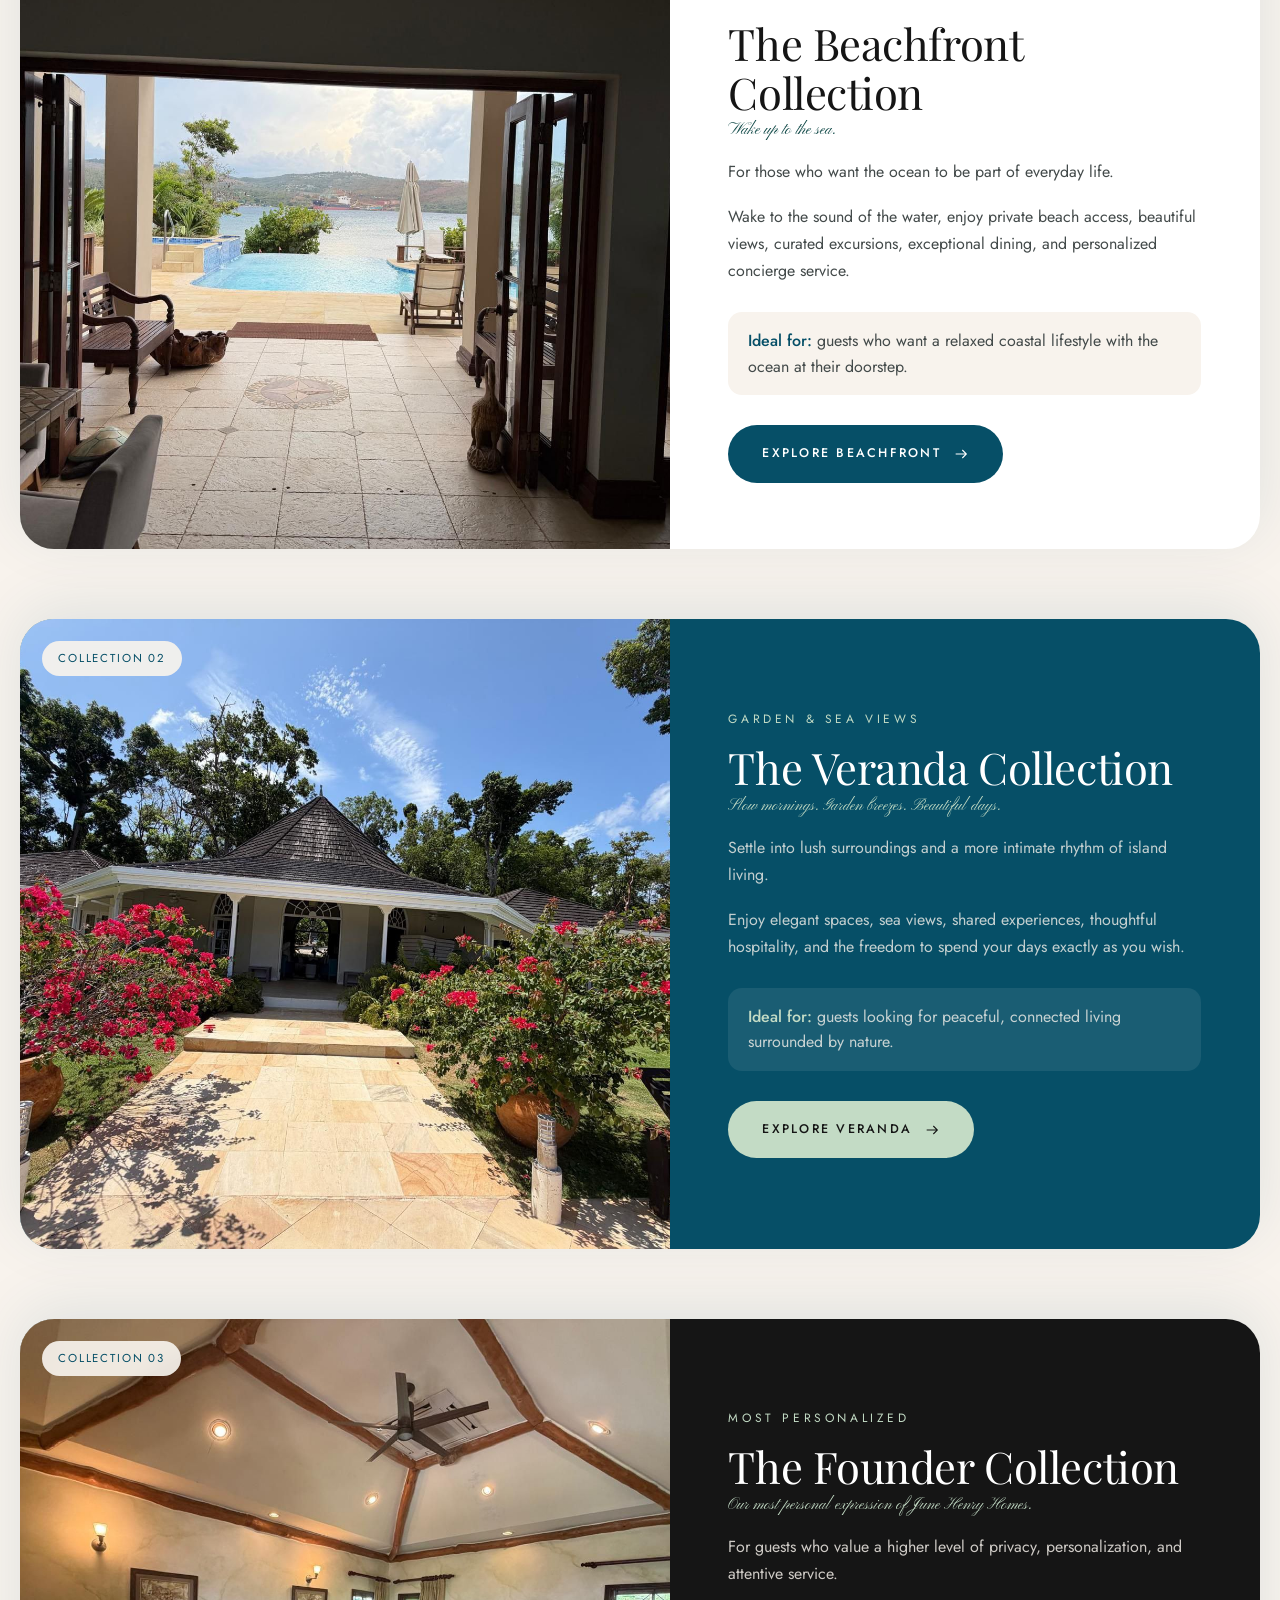
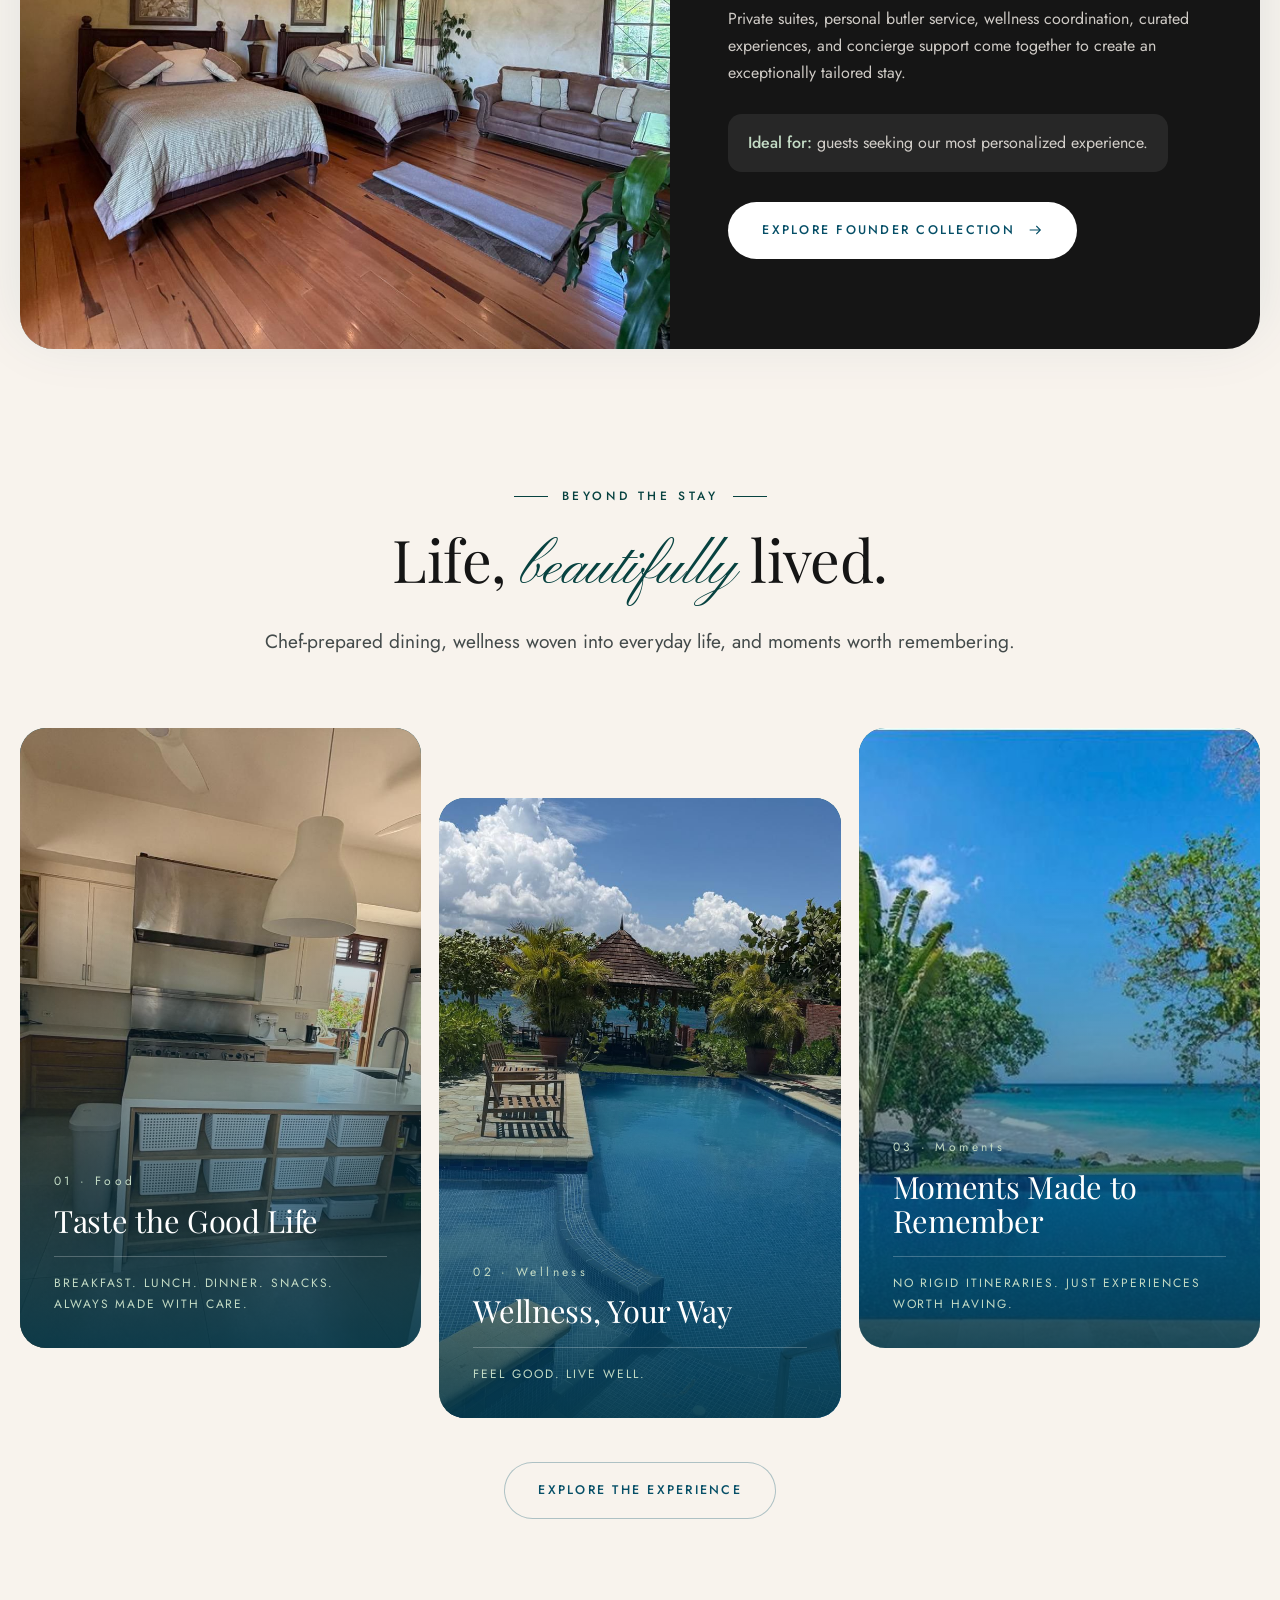
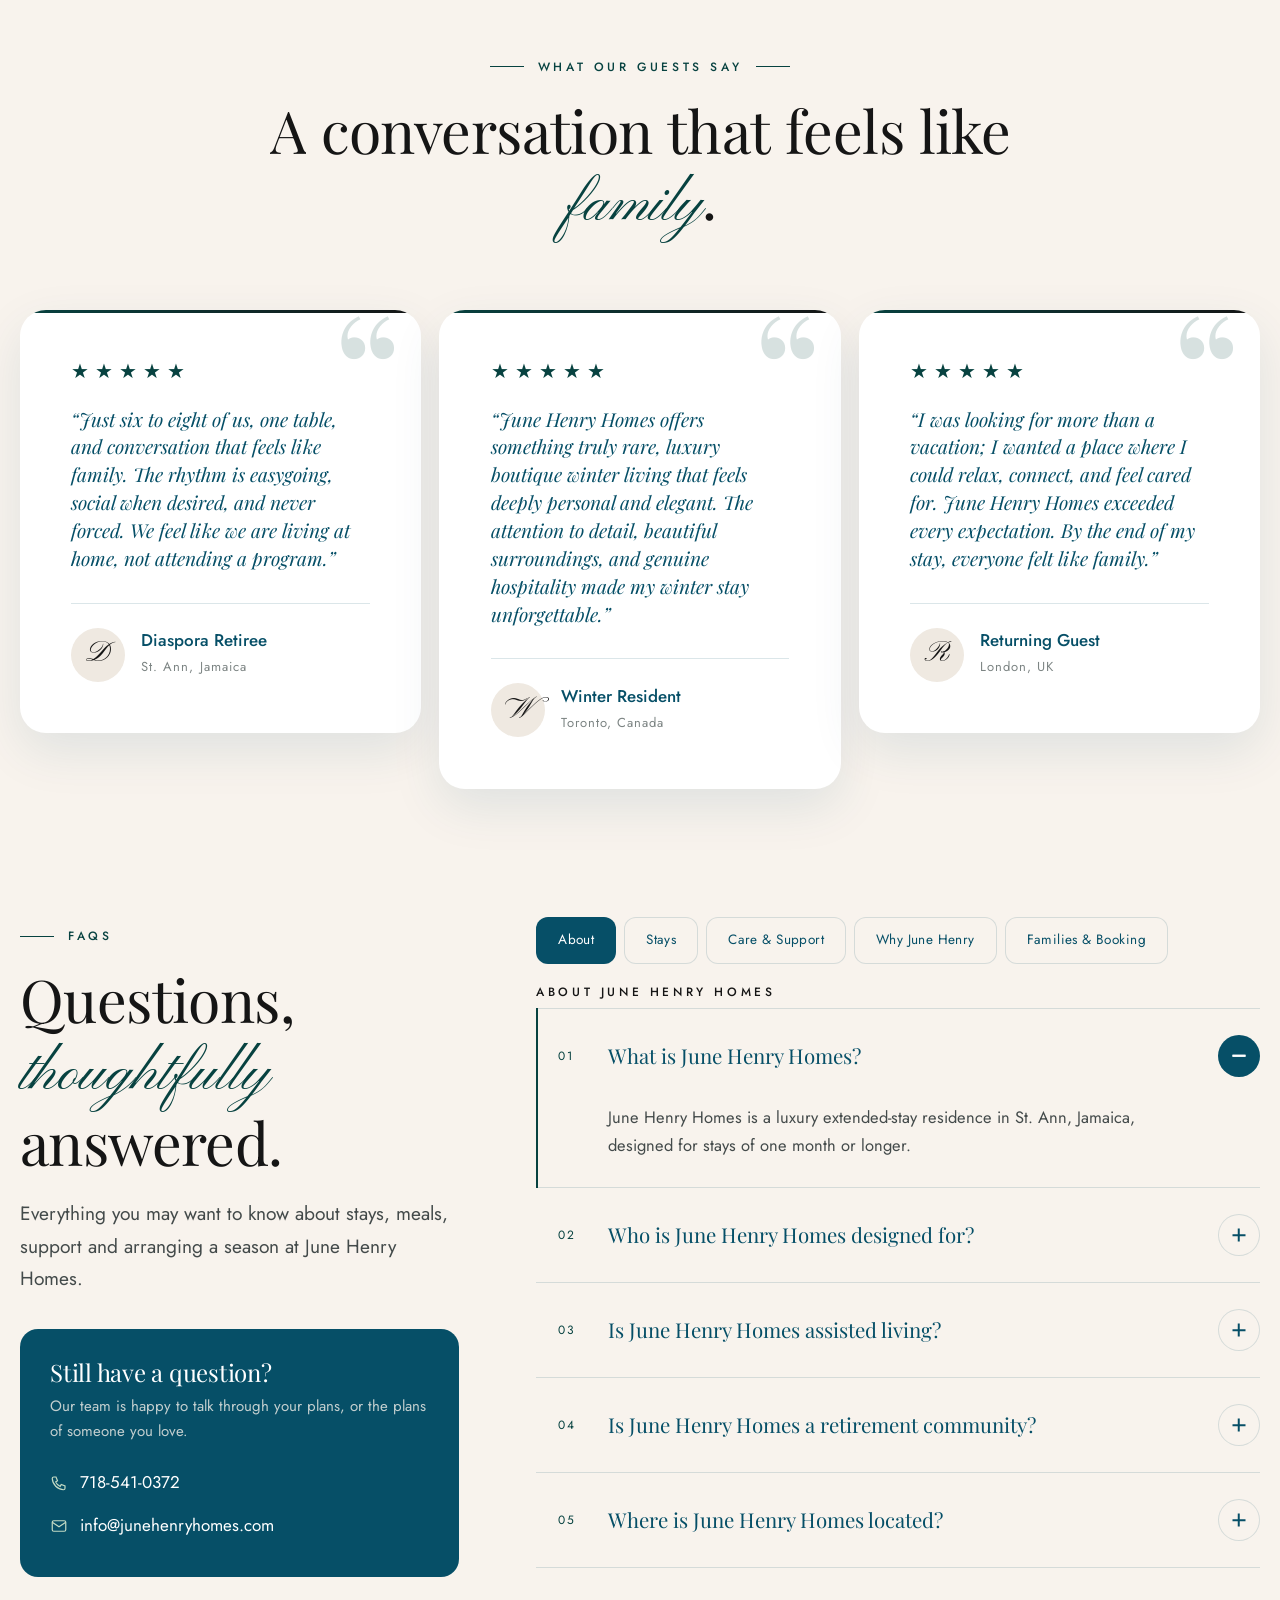
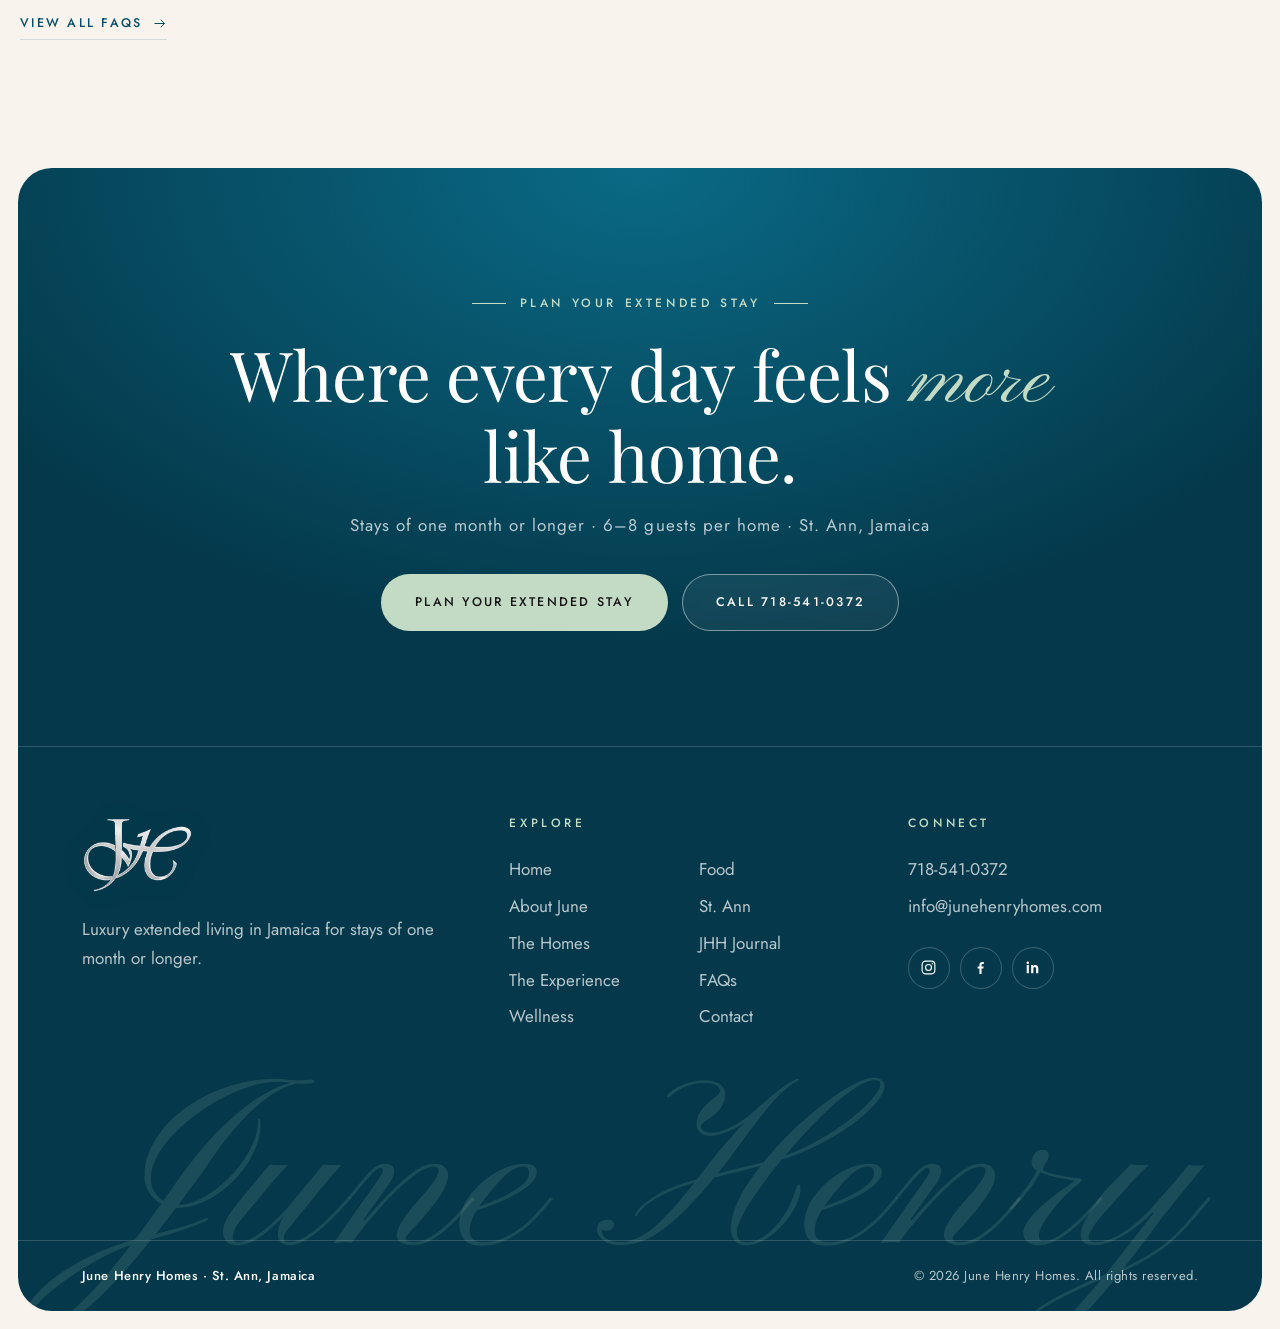
==== commit d3ee77fa: "Use the client's own property photos and add a hero slideshow - Add 16 photographs of the residences" ====
--- a/index.html
+++ b/index.html
@@ -46,8 +46,12 @@
 
     <!-- ============ 1. HERO ============ -->
     <section class="hero" aria-label="Welcome to June Henry Homes">
-      <div class="hero-media" data-parallax="0.12">
-        <img src="images/homes-lawn.jpg" alt="June Henry Homes residences seen from the garden" fetchpriority="high">
+      <div class="hero-media" data-parallax="0.12" data-slides>
+        <img class="is-active" src="images/villa-palms.jpg" alt="A June Henry Homes residence framed by palms" fetchpriority="high">
+        <img data-src="images/cottage-veranda.jpg" alt="" decoding="async">
+        <img data-src="images/pool-terrace.jpg" alt="" decoding="async">
+        <img data-src="images/gazebo-beach.jpg" alt="" decoding="async">
+        <img data-src="images/living-pool-view.jpg" alt="" decoding="async">
       </div>
       <div class="hero-content">
         <span class="eyebrow center light hero-anim" style="--d:.2s">Extended Luxury Living &amp; Wellness</span>
@@ -77,35 +81,35 @@
       <div class="ribbon-track" data-ribbon>
         <div class="ribbon-group">
           <span class="ribbon-word">Chef-prepared meals</span>
-          <span class="ribbon-pill"><img src="images/chef-dining.jpg" alt="" loading="lazy" decoding="async"></span>
+          <span class="ribbon-pill"><img src="images/kitchen-island.jpg" alt="Kitchen island where the chef prepares meals" loading="lazy" decoding="async"></span>
           <span class="ribbon-word is-outline">Dedicated butler</span>
-          <span class="ribbon-pill"><img src="images/guests-painting.jpg" alt="" loading="lazy" decoding="async"></span>
+          <span class="ribbon-pill"><img src="images/dining-room.jpg" alt="The dining room set for a shared meal" loading="lazy" decoding="async"></span>
           <span class="ribbon-word">Housekeeping &amp; laundry</span>
-          <span class="ribbon-pill"><img src="images/bedroom-seaview.jpg" alt="" loading="lazy" decoding="async"></span>
+          <span class="ribbon-pill"><img src="images/butler-pantry.jpg" alt="The butler’s pantry at June Henry Homes" loading="lazy" decoding="async"></span>
           <span class="ribbon-word is-outline">Personal concierge</span>
-          <span class="ribbon-pill"><img src="images/beach-gazebo.jpg" alt="" loading="lazy" decoding="async"></span>
+          <span class="ribbon-pill"><img src="images/bedroom-twin.jpg" alt="Guest bedroom with beamed ceiling at June Henry Homes" loading="lazy" decoding="async"></span>
           <span class="ribbon-word">6–8 guests per home</span>
-          <span class="ribbon-pill"><img src="images/fruit-event.jpg" alt="" loading="lazy" decoding="async"></span>
+          <span class="ribbon-pill"><img src="images/dining-room.jpg" alt="The dining room set for a shared meal" loading="lazy" decoding="async"></span>
           <span class="ribbon-word is-outline">Stays of one month or longer</span>
-          <span class="ribbon-pill"><img src="images/beach-sunset.jpg" alt="" loading="lazy" decoding="async"></span>
+          <span class="ribbon-pill"><img src="images/courtyard-homes.jpg" alt="The courtyard between the June Henry Homes residences" loading="lazy" decoding="async"></span>
           <span class="ribbon-word">St. Ann, Jamaica</span>
-          <span class="ribbon-pill"><img src="images/dunns-river-falls.jpg" alt="" loading="lazy" decoding="async"></span>
+          <span class="ribbon-pill"><img src="images/beach-cove.jpg" alt="The beach and cove beside the residences" loading="lazy" decoding="async"></span>
         </div>
         <div class="ribbon-group">
           <span class="ribbon-word">Chef-prepared meals</span>
-          <span class="ribbon-pill"><img src="images/chef-dining.jpg" alt="" loading="lazy" decoding="async"></span>
+          <span class="ribbon-pill"><img src="images/kitchen-island.jpg" alt="Kitchen island where the chef prepares meals" loading="lazy" decoding="async"></span>
           <span class="ribbon-word is-outline">Dedicated butler</span>
-          <span class="ribbon-pill"><img src="images/guests-painting.jpg" alt="" loading="lazy" decoding="async"></span>
+          <span class="ribbon-pill"><img src="images/dining-room.jpg" alt="The dining room set for a shared meal" loading="lazy" decoding="async"></span>
           <span class="ribbon-word">Housekeeping &amp; laundry</span>
-          <span class="ribbon-pill"><img src="images/bedroom-seaview.jpg" alt="" loading="lazy" decoding="async"></span>
+          <span class="ribbon-pill"><img src="images/butler-pantry.jpg" alt="The butler’s pantry at June Henry Homes" loading="lazy" decoding="async"></span>
           <span class="ribbon-word is-outline">Personal concierge</span>
-          <span class="ribbon-pill"><img src="images/beach-gazebo.jpg" alt="" loading="lazy" decoding="async"></span>
+          <span class="ribbon-pill"><img src="images/bedroom-twin.jpg" alt="Guest bedroom with beamed ceiling at June Henry Homes" loading="lazy" decoding="async"></span>
           <span class="ribbon-word">6–8 guests per home</span>
-          <span class="ribbon-pill"><img src="images/fruit-event.jpg" alt="" loading="lazy" decoding="async"></span>
+          <span class="ribbon-pill"><img src="images/dining-room.jpg" alt="The dining room set for a shared meal" loading="lazy" decoding="async"></span>
           <span class="ribbon-word is-outline">Stays of one month or longer</span>
-          <span class="ribbon-pill"><img src="images/beach-sunset.jpg" alt="" loading="lazy" decoding="async"></span>
+          <span class="ribbon-pill"><img src="images/courtyard-homes.jpg" alt="The courtyard between the June Henry Homes residences" loading="lazy" decoding="async"></span>
           <span class="ribbon-word">St. Ann, Jamaica</span>
-          <span class="ribbon-pill"><img src="images/dunns-river-falls.jpg" alt="" loading="lazy" decoding="async"></span>
+          <span class="ribbon-pill"><img src="images/beach-cove.jpg" alt="The beach and cove beside the residences" loading="lazy" decoding="async"></span>
         </div>
       </div>
     </div>
@@ -148,7 +152,7 @@
                 <h3>Elevated winter living where luxury meets the comfort of home!</h3>
                 <p>June Henry Homes is designed for active adults who desire extended stays of one month or longer, the ease of elevated hospitality, wellness, lifestyle services and light support during the winter season in a warm climate environment that promotes vitality, rest and connection. Whether you’re seeking a seasonal retreat, a respite from home maintenance, or simply a more effortless way to enjoy the winter months, June Henry Homes provides exceptional hospitality, comfort, and care allowing you to focus on what matters most. Our homes are fully staffed and offers the comfort of home paired with the personalized service of a luxury retreat.</p>
               </div>
-              <div class="media"><img src="images/home-entrance.jpg" alt="Entrance to a June Henry Homes residence" loading="lazy"></div>
+              <div class="media"><img src="images/home-pathway.jpg" alt="Pathway between the June Henry Homes residences" loading="lazy"></div>
             </div>
           </div>
 
@@ -164,7 +168,7 @@
                   <li>A secure, private environment where you can relax with complete peace of mind.</li>
                 </ul>
               </div>
-              <div class="media"><img src="images/chef-dining.jpg" alt="The chef serving guests at the table" loading="lazy"></div>
+              <div class="media"><img src="images/dining-room.jpg" alt="The dining room set for a shared meal" loading="lazy"></div>
             </div>
           </div>
         </div>
@@ -194,7 +198,7 @@
           </article>
 
           <div class="bento-media reveal" style="--d:.08s">
-            <img src="images/bedroom-seaview.jpg" alt="Bedroom with a sea view at June Henry Homes" loading="lazy">
+            <img src="images/bedroom-twin.jpg" alt="Guest bedroom with beamed ceiling at June Henry Homes" loading="lazy">
             <span class="chip">Private residential living</span>
           </div>
 
@@ -231,7 +235,7 @@
           </article>
 
           <div class="bento-media span-2 reveal">
-            <img src="images/beach-sunset.jpg" alt="Sunset over the beach in St. Ann, Jamaica" loading="lazy">
+            <img src="images/beach-cove.jpg" alt="The beach and cove beside the residences" loading="lazy">
             <span class="chip">Your winter, your way</span>
           </div>
 
@@ -255,7 +259,7 @@
     <!-- ============ 5. WHY JAMAICA ============ -->
     <section class="jamaica" id="why-jamaica" aria-labelledby="jamaica-title">
       <div class="jamaica-bg" data-parallax="0.1">
-        <img src="images/beach-gazebo.jpg" alt="" loading="lazy">
+        <img src="images/gazebo-beach.jpg" alt="The gazebo looking over the private beach" loading="lazy">
       </div>
       <div class="container jamaica-grid">
         <div>
@@ -296,7 +300,7 @@
         <div class="stack">
           <article class="stack-card" style="--i:0">
             <div class="stack-media">
-              <img src="images/beach-gazebo.jpg" alt="Beachfront gazebo overlooking the sea in St. Ann" loading="lazy">
+              <img src="images/living-pool-view.jpg" alt="Living room opening onto the pool and the sea" loading="lazy">
               <span class="chip">Collection 01</span>
             </div>
             <div class="stack-body">
@@ -312,7 +316,7 @@
 
           <article class="stack-card is-navy" style="--i:1">
             <div class="stack-media">
-              <img src="images/home-veranda.jpg" alt="A June Henry Homes residence with its veranda and lawn" loading="lazy">
+              <img src="images/cottage-veranda.jpg" alt="A June Henry Homes cottage with its wraparound veranda" loading="lazy">
               <span class="chip">Collection 02</span>
             </div>
             <div class="stack-body">
@@ -328,7 +332,7 @@
 
           <article class="stack-card is-burgundy" style="--i:2">
             <div class="stack-media">
-              <img src="images/interior-living.jpg" alt="Open living room inside a June Henry Homes residence" loading="lazy">
+              <img src="images/bedroom-twin.jpg" alt="Guest bedroom with beamed ceiling at June Henry Homes" loading="lazy">
               <span class="chip">Collection 03</span>
             </div>
             <div class="stack-body">
@@ -356,7 +360,7 @@
 
         <div class="beyond-grid">
           <article class="beyond-card reveal">
-            <img src="images/market-produce.jpg" alt="Fresh produce at a Jamaican market" loading="lazy">
+            <img src="images/kitchen-island.jpg" alt="Kitchen island where the chef prepares meals" loading="lazy">
             <div class="beyond-body">
               <span class="num">01 · Food</span>
               <h3>Taste the Good Life</h3>
@@ -367,7 +371,7 @@
           </article>
 
           <article class="beyond-card reveal" style="--d:.12s">
-            <img src="images/river-swimming.jpg" alt="Guests swimming in a river pool in Jamaica" loading="lazy">
+            <img src="images/pool-terrace.jpg" alt="The pool terrace overlooking the sea" loading="lazy">
             <div class="beyond-body">
               <span class="num">02 · Wellness</span>
               <h3>Wellness, Your Way</h3>
@@ -378,7 +382,7 @@
           </article>
 
           <article class="beyond-card reveal" style="--d:.24s">
-            <img src="images/guests-painting.jpg" alt="Guests painting together beside the pool" loading="lazy">
+            <img src="images/pool-beachfront.jpg" alt="The beachfront pool at June Henry Homes" loading="lazy">
             <div class="beyond-body">
               <span class="num">03 · Moments</span>
               <h3>Moments Made to Remember</h3>
--- a/css/sections.css
+++ b/css/sections.css
@@ -16,7 +16,7 @@
   color: #fff; background: var(--navy-deep);
 }
 .hero-media { position: absolute; inset: 0; z-index: -2; overflow: hidden; }
-.is-loaded .hero-media { animation: heroZoom 2.8s var(--ease) both; }
+.is-loaded .hero-media:not([data-slides]) { animation: heroZoom 2.8s var(--ease) both; }
 .hero-media img { width: 100%; height: 120%; object-fit: cover; transform: translate3d(0, var(--py, 0px), 0); will-change: transform; }
 .hero::before {
   content: ""; position: absolute; inset: 0; z-index: -1;
@@ -375,3 +375,15 @@
 
 /* Hero headings use the script face without the curled capitals */
 .hero .script, .page-hero .script { font-family: var(--f-hero-script); }
+
+/* ---------- Hero slideshow: the frames cross-fade and drift ---------- */
+.hero-media[data-slides] img {
+  position: absolute; top: 0; left: 0; width: 100%; height: 120%; object-fit: cover;
+  opacity: 0; transform: translate3d(0, var(--py, 0px), 0) scale(1.08);
+  transition: opacity 1.8s var(--ease), transform 9s var(--ease);
+}
+.hero-media[data-slides] img.is-active { opacity: 1; transform: translate3d(0, var(--py, 0px), 0) scale(1); }
+.no-js .hero-media[data-slides] img.is-active { opacity: 1; transform: none; }
+@media (prefers-reduced-motion: reduce) {
+  .hero-media[data-slides] img { transition: none; transform: none; }
+}
